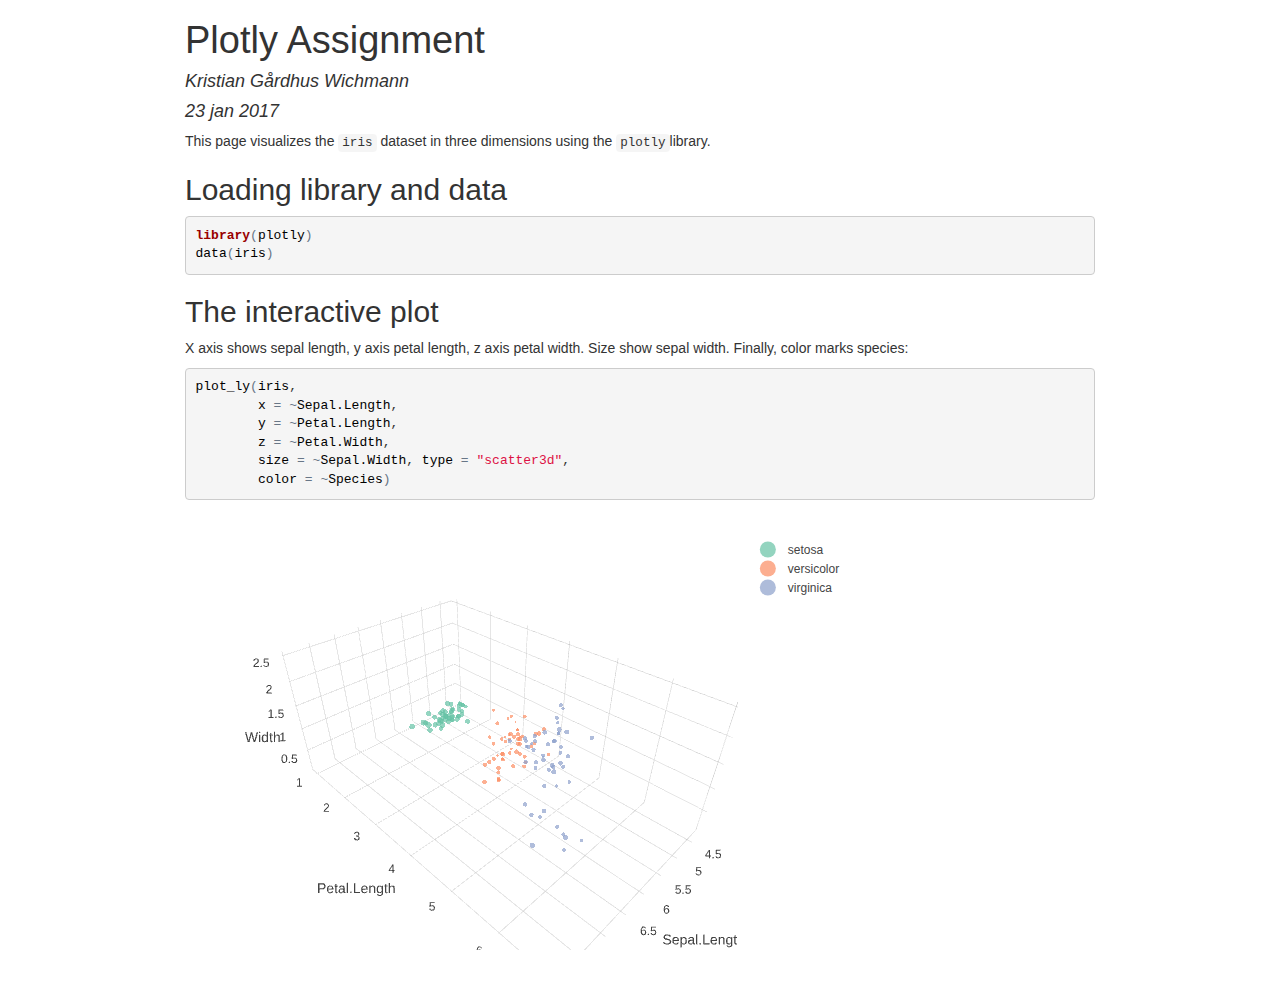
==== docs/plotly_assignment.html @ 4350f264 "Plotly page added" ====
<!DOCTYPE html>

<html xmlns="http://www.w3.org/1999/xhtml">

<head>

<meta charset="utf-8">
<meta http-equiv="Content-Type" content="text/html; charset=utf-8" />
<meta name="generator" content="pandoc" />


<meta name="author" content="Kristian Gårdhus Wichmann" />

<meta name="date" content="2017-01-23" />

<title>Plotly Assignment</title>

<script src="[data-uri]"></script>
<meta name="viewport" content="width=device-width, initial-scale=1" />
<link href="data:text/css;charset=utf-8,html%7Bfont%2Dfamily%3Asans%2Dserif%3B%2Dwebkit%2Dtext%2Dsize%2Dadjust%3A100%25%3B%2Dms%2Dtext%2Dsize%2Dadjust%3A100%25%7Dbody%7Bmargin%3A0%7Darticle%2Caside%2Cdetails%2Cfigcaption%2Cfigure%2Cfooter%2Cheader%2Chgroup%2Cmain%2Cmenu%2Cnav%2Csection%2Csummary%7Bdisplay%3Ablock%7Daudio%2Ccanvas%2Cprogress%2Cvideo%7Bdisplay%3Ainline%2Dblock%3Bvertical%2Dalign%3Abaseline%7Daudio%3Anot%28%5Bcontrols%5D%29%7Bdisplay%3Anone%3Bheight%3A0%7D%5Bhidden%5D%2Ctemplate%7Bdisplay%3Anone%7Da%7Bbackground%2Dcolor%3Atransparent%7Da%3Aactive%2Ca%3Ahover%7Boutline%3A0%7Dabbr%5Btitle%5D%7Bborder%2Dbottom%3A1px%20dotted%7Db%2Cstrong%7Bfont%2Dweight%3A700%7Ddfn%7Bfont%2Dstyle%3Aitalic%7Dh1%7Bmargin%3A%2E67em%200%3Bfont%2Dsize%3A2em%7Dmark%7Bcolor%3A%23000%3Bbackground%3A%23ff0%7Dsmall%7Bfont%2Dsize%3A80%25%7Dsub%2Csup%7Bposition%3Arelative%3Bfont%2Dsize%3A75%25%3Bline%2Dheight%3A0%3Bvertical%2Dalign%3Abaseline%7Dsup%7Btop%3A%2D%2E5em%7Dsub%7Bbottom%3A%2D%2E25em%7Dimg%7Bborder%3A0%7Dsvg%3Anot%28%3Aroot%29%7Boverflow%3Ahidden%7Dfigure%7Bmargin%3A1em%2040px%7Dhr%7Bheight%3A0%3B%2Dwebkit%2Dbox%2Dsizing%3Acontent%2Dbox%3B%2Dmoz%2Dbox%2Dsizing%3Acontent%2Dbox%3Bbox%2Dsizing%3Acontent%2Dbox%7Dpre%7Boverflow%3Aauto%7Dcode%2Ckbd%2Cpre%2Csamp%7Bfont%2Dfamily%3Amonospace%2Cmonospace%3Bfont%2Dsize%3A1em%7Dbutton%2Cinput%2Coptgroup%2Cselect%2Ctextarea%7Bmargin%3A0%3Bfont%3Ainherit%3Bcolor%3Ainherit%7Dbutton%7Boverflow%3Avisible%7Dbutton%2Cselect%7Btext%2Dtransform%3Anone%7Dbutton%2Chtml%20input%5Btype%3Dbutton%5D%2Cinput%5Btype%3Dreset%5D%2Cinput%5Btype%3Dsubmit%5D%7B%2Dwebkit%2Dappearance%3Abutton%3Bcursor%3Apointer%7Dbutton%5Bdisabled%5D%2Chtml%20input%5Bdisabled%5D%7Bcursor%3Adefault%7Dbutton%3A%3A%2Dmoz%2Dfocus%2Dinner%2Cinput%3A%3A%2Dmoz%2Dfocus%2Dinner%7Bpadding%3A0%3Bborder%3A0%7Dinput%7Bline%2Dheight%3Anormal%7Dinput%5Btype%3Dcheckbox%5D%2Cinput%5Btype%3Dradio%5D%7B%2Dwebkit%2Dbox%2Dsizing%3Aborder%2Dbox%3B%2Dmoz%2Dbox%2Dsizing%3Aborder%2Dbox%3Bbox%2Dsizing%3Aborder%2Dbox%3Bpadding%3A0%7Dinput%5Btype%3Dnumber%5D%3A%3A%2Dwebkit%2Dinner%2Dspin%2Dbutton%2Cinput%5Btype%3Dnumber%5D%3A%3A%2Dwebkit%2Douter%2Dspin%2Dbutton%7Bheight%3Aauto%7Dinput%5Btype%3Dsearch%5D%7B%2Dwebkit%2Dbox%2Dsizing%3Acontent%2Dbox%3B%2Dmoz%2Dbox%2Dsizing%3Acontent%2Dbox%3Bbox%2Dsizing%3Acontent%2Dbox%3B%2Dwebkit%2Dappearance%3Atextfield%7Dinput%5Btype%3Dsearch%5D%3A%3A%2Dwebkit%2Dsearch%2Dcancel%2Dbutton%2Cinput%5Btype%3Dsearch%5D%3A%3A%2Dwebkit%2Dsearch%2Ddecoration%7B%2Dwebkit%2Dappearance%3Anone%7Dfieldset%7Bpadding%3A%2E35em%20%2E625em%20%2E75em%3Bmargin%3A0%202px%3Bborder%3A1px%20solid%20silver%7Dlegend%7Bpadding%3A0%3Bborder%3A0%7Dtextarea%7Boverflow%3Aauto%7Doptgroup%7Bfont%2Dweight%3A700%7Dtable%7Bborder%2Dspacing%3A0%3Bborder%2Dcollapse%3Acollapse%7Dtd%2Cth%7Bpadding%3A0%7D%40media%20print%7B%2A%2C%3Aafter%2C%3Abefore%7Bcolor%3A%23000%21important%3Btext%2Dshadow%3Anone%21important%3Bbackground%3A0%200%21important%3B%2Dwebkit%2Dbox%2Dshadow%3Anone%21important%3Bbox%2Dshadow%3Anone%21important%7Da%2Ca%3Avisited%7Btext%2Ddecoration%3Aunderline%7Da%5Bhref%5D%3Aafter%7Bcontent%3A%22%20%28%22%20attr%28href%29%20%22%29%22%7Dabbr%5Btitle%5D%3Aafter%7Bcontent%3A%22%20%28%22%20attr%28title%29%20%22%29%22%7Da%5Bhref%5E%3D%22javascript%3A%22%5D%3Aafter%2Ca%5Bhref%5E%3D%22%23%22%5D%3Aafter%7Bcontent%3A%22%22%7Dblockquote%2Cpre%7Bborder%3A1px%20solid%20%23999%3Bpage%2Dbreak%2Dinside%3Aavoid%7Dthead%7Bdisplay%3Atable%2Dheader%2Dgroup%7Dimg%2Ctr%7Bpage%2Dbreak%2Dinside%3Aavoid%7Dimg%7Bmax%2Dwidth%3A100%25%21important%7Dh2%2Ch3%2Cp%7Borphans%3A3%3Bwidows%3A3%7Dh2%2Ch3%7Bpage%2Dbreak%2Dafter%3Aavoid%7D%2Enavbar%7Bdisplay%3Anone%7D%2Ebtn%3E%2Ecaret%2C%2Edropup%3E%2Ebtn%3E%2Ecaret%7Bborder%2Dtop%2Dcolor%3A%23000%21important%7D%2Elabel%7Bborder%3A1px%20solid%20%23000%7D%2Etable%7Bborder%2Dcollapse%3Acollapse%21important%7D%2Etable%20td%2C%2Etable%20th%7Bbackground%2Dcolor%3A%23fff%21important%7D%2Etable%2Dbordered%20td%2C%2Etable%2Dbordered%20th%7Bborder%3A1px%20solid%20%23ddd%21important%7D%7D%40font%2Dface%7Bfont%2Dfamily%3A%27Glyphicons%20Halflings%27%3Bsrc%3Aurl%28data%3Aapplication%2Fvnd%2Ems%2Dfontobject%3Bbase64%2Cn04AAEFNAAACAAIABAAAAAAABQAAAAAAAAABAJABAAAEAExQAAAAAAAAAAIAAAAAAAAAAAEAAAAAAAAAJxJ%[base64]%2FSEdmjKHUbyow8ATBE40IvWA3vTu8LiABDQ%2BpexwUMcm1SMnNryctQSiI1K5ZnbOlXKmnVV5YvRe6RnNMFNCOs1KNVpn6yZhCJkRtVRNzEufeIq7HgSrcx4S8h%2Fv4vnrrKc6oCNxmSk2uKlZQHBii6iKFoH0746ThvkO1kJHlxjrkxs%2BLWORaDQBEtiYJIR5IB9Bi1UyL4Rmr0BNigNkMzlKQmnofBHviqVzUxwdMb3NdCn69hy%2BpRYVKGVS%2F1tnsqv4LL7wCCPZZAZPT4aCShHjHJVNuXbmMrY5LeQaGnvAkXlVrJgKRAUdFjrWEah9XebPeQMj7KS7DIBAFt8ycgC5PLGUOHSE3ErGZCiViNLL5ZARfywnCoZaKQCu6NuFX42AEeKtKUGnr%2FCm2Cy8tpFhBPMW5Fxi4Qm4TkDWh4IWFDClhU2hRWosUWqcKLlgyXB%2BlSHaWaHiWlBAR8SeSgSPCQxdVQgzUixWKSTrIQEbU94viDctkvX%2BVSjJuUmV8L4CXShI11esnp0pjWNZIyxKHS4wVQ2ime1P4RnhvGw0aDN1OLAXGERsB7buFpFGGBAre4QEQR0HOIO5oYH305G%2BKspT%2FFupEGGafCCwxSe6ZUa%2B073rXHnNdVXE6eWvibUS27XtRzkH838mYLMBmYysZTM0EM3A1fbpCBYFccN1B%2FEnCYu%2FTgCGmr7bMh8GfYL%2BBfcLvB0gRagC09w9elfldaIy%2FhNCBLRgBgtCC7jAF63wLSMAfbfAlEggYU0bUA7ACCJmTDpEmJtI78w4%2FBO7dN7JR7J7ZvbYaUbaILSQsRBiF3HGk5fEg6p9unwLvn98r%2BvnsV%2B372uf1xBLq4qU%2F45fTuqaAP%2BpssmCCCTF0mhEow8ZXZOS8D7Q85JsxZ%2BAzok7B7O%2Ff6J8AzYBySZQB%2FQHYUSA%2BEeQhEWiS6AIQzgcsDiER4MjgMBAWDV4AgQ3g1eBgIdweCQmCjJEMkJ%2BPKRWyFHHmg1Wi%2F6xzUgA0LREoKJChwnQa9B%2B5RQZRB3IlBlkAnxyQNaANwHMowzlYSMCBgnbpzvqpl0iTJNCQidDI9ZrSYNIRBhHtUa5YHMHxyGEik9hDE0AKj72AbTCaxtHPUaKZdAZSnQTyjGqGLsmBStCejApUhg4uBMU6mATujEl%2BKdDPbI6Ag4vLr%2BhjY6lbjBeoLKnZl0UZgRX8gTySOeynZVz1wOq7e1hFGYIq%2BMhrGxDLak0PrwYzSXtcuyhXEhwOYofiW%2BEcI%2Fjw8P6IY6ed%2BetAbuqKp5QIapT77LnAe505lMuqL79a0ut4rWexzFttsOsLDy7zvtQzcq3U1qabe7tB0wHWVXji%2BzDbo8x8HyIRUbXnwUcklFv51fvTymiV%2BMXLSmGH9d9%2BaXpD5X6lao41anWGig7IwIdnoBY2ht%2FpO9mClLo4NdXHAsefqWUKlXJkbqPOFhMoR4aiA1BXqhRNbB2Xwi%2B7u%2FjpAoOpKJ0UX24EsrzMfHXViakCNcKjBxuQX8BO0ZqjJ3xXzf%2B61t2VXOSgJ8xu65QKgtN6FibPmPYsXbJRHHqbgATcSZxBqGiDiU4NNNsYBsKD0MIP%2FOfKnlk%2FLkaid%[base64]%2FgFtuW0wR4cgd%2BZKesSV7QkNE2kw6AV4hoIuC02LGmTomyf8PiO6CZzOTLTPQ%2BHW06H%2Btx%2BbQ8LmDYg1pTFrp2oJXgkZTyeRJZM0C8aE2LpFrNVDuhARsN543%2FFV6klQ6Tv1OoZGXLv0igKrl%2FCmJxRmX7JJbJ998VSIPQRyDBICzl4JJlYHbdql30NvYcOuZ7a10uWRrgoieOdgIm4rlq6vNOQBuqESLbXG5lzdJGHw2m0sDYmODXbYGTfSTGRKpssTO95fothJCjUGQgEL4yKoGAF%2F0SrpUDNn8CBgBcSDQByAeNkCXp4S4Ro2Xh4OeaGRgR66PVOsU8bc6TR5%[base64]%2F1SgRCJ1dk4UdBT7OoyuNgLs0oCd8RnrEIb6QdMxT2QjD4zMrJkfgx5aDMcA4orsTtKCqWb%2FVeyceqa5OGSmB28YwH4rFbkQaLoUN8OQQYnD3w2eXpI4ScQfbCUZiJ4yMOIKLyyTc7BQ4uXUw6Ee6%2FxM%2B4Y67ngNBknxIPwuppgIhFcwJyr6EIj%2BLzNj%2FmfR2vhhRlx0BILZoAYruF0caWQ7YxO66UmeguDREAFHYuC7HJviRgVO6ruJH59h%2FC%2FPkgSle8xNzZJULLWq9JMDTE2fjGE146a1Us6PZDGYle6ldWRqn%2FpdpgHKNGrGIdkRK%2BKPETT9nKT6kLyDI8xd9A1FgWmXWRAIHwZ37WyZHOVyCadJEmMVz0MadMjDrPho%2BEIochkVC2xgGiwwsQ6DMv2P7UXqT4x7CdcYGId2BJQQa85EQKmCmwcRejQ9Bm4oATENFPkxPXILHpMPUyWTI5rjNOsIlmEeMbcOCEqInpXACYQ9DDxmFo9vcmsDblcMtg4tqBerNngkIKaFJmrQAPnq1dEzsMXcwjcHdfdCibcAxxA%2Bq%2Fj9m3LM%2FO7WJka4tSidVCjsvo2lQ%2F2ewyoYyXwAYyr2PlRoR5MpgVmSUIrM3PQxXPbgjBOaDQFIyFMJvx3Pc5RSYj12ySVF9fwFPQu2e2KWVoL9q3Ayv3IzpGHUdvdPdrNUdicjsTQ2ISy7QU3DrEytIjvbzJnAkmANXjAFERA0MUoPF3%2F5KFmW14bBNOhwircYgMqoDpUMcDtCmBE82QM2YtdjVLB4kBuKho%2FbcwQdeboqfQartuU3CsCf%2BcXkgYAqp%2F0Ee3RorAZt0AvvOCSI4JICIlGlsV0bsSid%2FNIEALAAzb6HAgyWHBps6xAOwkJIGcB82CxRQq4sJf3FzA70A%2BTRqcqjEMETCoez3mkPcpnoALs0ugJY8kQwrC%[base64]%2FWDHA60cYFaI%2FPjpzquUqdaYGcIq%2BmLez3WLFFCtNBN2QJcrlcoELgiPku5R5dSlJFaCEqEZle1AQzAKC%2B1SotMcBNyQUFuRHRF6OlimSBgjZeTBCwLyc6A%2BP%2FoFRchXTz5ADknYJHxzrJ5pGuIKRQISU6WyKTBBjD8WozmVYWIsto1AS5rxzKlvJu4E%2FvwOiKxRtCWsDM%2BeTHUrmwrCK5BIfMzGkD%2B0Fk5LzBs0jMYXktNDblB06LMNJ09U8pzSLmo14MS0OMjcdrZ31pyQqxJJpRImlSvfYAK8inkYU52QY2FPEVsjoWewpwhRp5yAuNpkqhdb7ku9Seefl2D0B8SMTFD90xi4CSOwwZy9IKkpMtI3FmFUg3%2FkFutpQGNc3pCR7gvC4sgwbupDu3DyEN%2BW6YGLNM21jpB49irxy9BSlHrVDlnihGKHwPrbVFtc%2Bh1rVQKZduxIyojccZIIcOCmhEnC7UkY68WXKQgLi2JCDQkQWJRQuk60hZp0D3rtCTINSeY9Ej2kIKYfGxwOs4j9qMM7fYZiipzgcf7TamnehqdhsiMiCawXnz4xAbyCkLAx5EGbo3Ax1u3dUIKnTxIaxwQTHehPl3V491H0%2BbC5zgpGz7Io%2BmjdhKlPJ01EeMpM7UsRJMi1nGjmJg35i6bQBAAxjO%2FENJubU2mg3ONySEoWklCwdABETcs7ck3jgiuU9pcKKpbgn%2B3YlzV1FzIkB6pmEDOSSyDfPPlQskznctFji0kpgZjW5RZe6x9kYT4KJcXg0bNiCyif%2BpZACCyRMmYsfiKmN9tSO65F0R2OO6ytlEhY5Sj6uRKfFxw0ijJaAx%2Fk3QgnAFSq27%2F2i4GEBA%2BUvTJKK%2F9eISNvG46Em5RZfjTYLdeD8kdXHyrwId%2FDQZUaMCY4gGbke2C8vfjgV%2FY9kkRQOJIn%2FxM9INZSpiBnqX0Q9GlQPpPKAyO5y%2BW5NMPSRdBCUlmuxl40ZfMCnf2Cp044uI9WLFtCi4YVxKjuRCOBWIb4XbIsGdbo4qtMQnNOQz4XDSui7W%2FN6l54qOynCqD3DpWQ%2BmpD7C40D8BZEWGJX3tlAaZBMj1yjvDYKwCJBa201u6nBKE5UE%2B7QSEhCwrXfbRZylAaAkplhBWX50dumrElePyNMRYUrC99UmcSSNgImhFhDI4BXjMtiqkgizUGCrZ8iwFxU6fQ8GEHCFdLewwxYWxgScAYMdMLmcZR6b7rZl95eQVDGVoUKcRMM1ixXQtXNkBETZkVVPg8LoSrdetHzkuM7DjZRHP02tCxA1fmkXKF3VzfN1pc1cv%2F8lbTIkkYpqKM9VOhp65ktYk%2BQ46myFWBapDfyWUCnsnI00QTBQmuFjMZTcd0V2NQ768Fhpby04k2IzNR1wKabuGJqYWwSly6ocMFGTeeI%2BejsWDYgEvr66QgqdcIbFYDNgsm0x9UHY6SCd5%2B7tpsLpKdvhahIDyYmEJQCqMqtCF6UlrE5GXRmbu%[base64]%2FiOmsLtHSWNUWEGk9hScMPShasUA1AcHOtRZlqMeQ0OzYS9vQvYUjOLrzP07BUAFikcJNMi7gIxEw4pL1G54TcmmmoAQ5s7TGWErJZ2Io4yQ0ljRYhL8H5e62oDtLF8aDpnIvZ5R3GWJyAugdiiJW9hQAVTsnCBHhwu7rkBlBX6r3b7ejEY0k5GGeyKv66v%2B6dg7mcJTrWHbtMywbedYqCQ0FPwoytmSWsL8WTtChZCKKzEF7vP6De4x2BJkkniMgSdWhbeBSLtJZR9CTHetK1xb34AYIJ37OegYIoPVbXgJ%2FqDQK%2BbfCtxQRVKQu77WzOoM6SGL7MaZwCGJVk46aImai9fmam%2BWpHG%2B0BtQPWUgZ7RIAlPq6lkECUhZQ2gqWkMYKcYMYaIc4gYCDFHYa2d1nzp3%2BJ1eCBay8IYZ0wQRKGAqvCuZ%2FUgbQPyllosq%2BXtfKIZOzmeJqRazpmmoP%2F76YfkjzV2NlXTDSBYB04SVlNQsFTbGPk1t%2FI4Jktu0XSgifO2ozFOiwd%2F0SssJDn0dn4xqk4GDTTKX73%2FwQyBLdqgJ%2BWx6AQaba3BA9CKEzjtQYIfAsiYamapq80LAamYjinlKXUkxdpIDk0puXUEYzSalfRibAeDAKpNiqQ0FTwoxuGYzRnisyTotdVTclis1LHRQCy%2FqqL8oUaQzWRxilq5Mi0IJGtMY02cGLD69vGjkj3p6pGePKI8bkBv5evq8SjjyU04vJR2cQXQwSJyoinDsUJHCQ50jrFTT7yRdbdYQMB3MYCb6uBzJ9ewhXYPAIZSXfeEQBZZ3GPN3Nbhh%2FwkvAJLXnQMdi5NYYZ5GHE400GS5rXkOZSQsdZgIbzRnF9ueLnsfQ47wHAsirITnTlkCcuWWIUhJSbpM3wWhXNHvt2xUsKKMpdBSbJnBMcihkoDqAd1Zml%2FR4yrzow1Q2A5G%2Bkzo%2FRhRxQS2lCSDRV8LlYLBOOoo1bF4jwJAwKMK1tWLHlu9i0j4Ig8qVm6wE1DxXwAwQwsaBWUg2pOOol2dHxyt6npwJEdLDDVYyRc2D0HbcbLUJQj8gPevQBUBOUHXPrsAPBERICpnYESeu2OHotpXQxRGlCCtLdIsu23MhZVEoJg8Qumj%2FUMMc34IBqTKLDTp76WzL%2FdMjCxK7MjhiGjeYAC%2Fkj%2FjY%2FRde7hpSM1xChrog6yZ7OWTuD56xBJnGFE%2BpT2ElSyCnJcwVzCjkqeNLfMEJqKW0G7OFIp0G%2B9mh50I9o8k1tpCY0xYqFNIALgIfc2me4n1bmJnRZ89oepgLPT0NTMLNZsvSCZAc3TXaNB07vail36%2FdBySis4m9%2FDR8izaLJW6bWCkVgm5T%2Bius3ZXq4xI%2BGnbveLbdRwF2mNtsrE0JjYc1AXknCOrLSu7Te%2Fr4dPYMCl5qtiHNTn%2BTPbh1jCBHH%2BdMJNhwNgs3nT%2BOhQoQ0vYif56BMG6WowAcHR3DjQolxLzyVekHj00PBAaW7IIAF1EF%2BuRIWyXjQMAs2chdpaKPNaB%2BkSezYt0%2BCA04sOg5vx8Fr7Ofa9sUv87h7SLAUFSzbetCCZ9pmyLt6l6%2FTzoA1%2FZBG9bIUVHLAbi%2FkdBFgYGyGwRQGBpkqCEg2ah9UD6EedEcEL3j4y0BQQCiExEnocA3SZboh%2Bepgd3YsOkHskZwPuQ5OoyA0fTA5AXrHcUOQF%2BzkJHIA7PwCDk1gGVmGUZSSoPhNf%2BTklauz98QofOlCIQ%2FtCD4dosHYPqtPCXB3agggQQIqQJsSkB%2Bqn0rkQ1toJjON%2FOtCIB9RYv3PqRA4C4U68ZMlZn6BdgEvi2ziU%2BTQ6NIw3ej%2BAtDwMGEZk7e2IjxUWKdAxyaw9OCwSmeADTPPleyk6UhGDNXQb%2B%2BW6Uk4q6F7%2Frg6WVTo82IoCxSIsFDrav4EPHphD3u4hR53WKVvYZUwNCCeM4PMBWzK%2BEfIthZOkuAwPo5C5jgoZgn6dUdvx5rIDmd58cXXdKNfw3l%2BwM2UjgrDJeQHhbD7HW2QDoZMCujgIUkk5Fg8VCsdyjOtnGRx8wgKRPZN5dR0zPUyfGZFVihbFRniXZFOZGKPnEQzU3AnD1KfR6weHW2XS6KbPJxUkOTZsAB9vTVp3Le1F8q5l%2BDMcLiIq78jxAImD2pGFw0VHfRatScGlK6SMu8leTmhUSMy8Uhdd6xBiH3Gdman4tjQGLboJfqz6fL2WKHTmrfsKZRYX6BTDjDldKMosaSTLdQS7oDisJNqAUhw1PfTlnacCO8vl8706Km1FROgLDmudzxg%2BEWTiArtHgLsRrAXYWdB0NmToNCJdKm0KWycZQqb%2BMw76Qy29iQ5up%2FX7oyw8QZ75kP5F6iJAJz6KCmqxz8fEa%2FxnsMYcIO%2FvEkGRuMckhr4rIeLrKaXnmIzlNLxbFspOphkcnJdnz%2FChp%2FVlpj2P7jJQmQRwGnltkTV5dbF9fE3%2FfxoSqTROgq9wFUlbuYzYcasE0ouzBo%2BdDCDzxKAfhbAZYxQiHrLzV2iVexnDX%2FQnT1fsT%2Fxuhu1ui5qIytgbGmRoQkeQooO8eJNNZsf0iALur8QxZFH0nCMnjerYQqG1pIfjyVZWxhVRznmmfLG00BcBWJE6hzQWRyFknuJnXuk8A5FRDCulwrWASSNoBtR%2BCtGdkPwYN2o7DOw%2FVGlCZPusRBFXODQdUM5zeHDIVuAJBLqbO%2Ff9Qua%2BpDqEPk230Sob9lEZ8BHiCorjVghuI0lI4JDgHGRDD%2FprQ84B1pVGkIpVUAHCG%2Biz3Bn3qm2AVrYcYWhock4jso5%2BJ7HfHVj4WMIQdGctq3psBCVVzupQOEioBGA2Bk%2BUILT7%2BVoX5mdxxA5fS42gISQVi%2FHTzrgMxu0fY6hE1ocUwwbsbWcezrY2n6S8%2F6cxXkOH4prpmPuFoikTzY7T85C4T2XYlbxLglSv2uLCgFv8Quk%2FwdesUdWPeHYIH0R729JIisN9Apdd4eB10aqwXrPt%2BSu9mA8k8n1sjMwnfsfF2j3jMUzXepSHmZ%2FBfqXvzgUNQQWOXO8YEuFBh4QTYCkOAPxywpYu1VxiDyJmKVcmJPGWk%2Fgc3Pov02StyYDahwmzw3E1gYC9wkupyWfDqDSUMpCTH5e5N8B%2F%2FlHiMuIkTNw4USHrJU67bjXGqNav6PBuQSoqTxc8avHoGmvqNtXzIaoyMIQIiiUHIM64cXieouplhNYln7qgc4wBVAYR104kO%2BCvKqsg4yIUlFNThVUAKZxZt1XA34h3TCUUiXVkZ0w8Hh2R0Z5L0b4LZvPd%2Fp1gi%2F07h8qfwHrByuSxglc9cI4QIg2oqvC%2Fqm0i7tjPLTgDhoWTAKDO2ONW5oe%2B%2FeKB9vZB8K6C25yCZ9RFVMnb6NRdRjyVK57CHHSkJBfnM2%2Fj4ODUwRkqrtBBCrDsDpt8jhZdXoy%2F1BCqw3sSGhgGGy0a5Jw6BP%2FTExoCmNFYjZl248A0osgPyGEmRA%2BfAsqPVaNAfytu0vuQJ7rk3J4kTDTR2AlCHJ5cls26opZM4w3jMULh2YXKpcqGBtuleAlOZnaZGbD6DHzMd6i2oFeJ8z9XYmalg1Szd%2FocZDc1C7Y6vcALJz2lYnTXiWEr2wawtoR4g3jvWUU2Ngjd1cewtFzEvM1NiHZPeLlIXFbBPawxNgMwwAlyNSuGF3zizVeOoC9bag1qRAQKQE%2FEZBWC2J8mnXAN2aTBboZ7HewnObE8CwROudZHmUM5oZ%2FUgd%2FJZQK8lvAm43uDRAbyW8gZ%2BZGq0EVerVGUKUSm%2FIdn8AQHdR4m7bue88WBwft9mSCeMOt1ncBwziOmJYI2ZR7ewNMPiCugmSsE4EyQ%2BQATJG6qORMGd4snEzc6B4shPIo4G1T7PgSm8PY5eUkPdF8JZ0VBtadbHXoJgnEhZQaODPj2gpODKJY5Yp4DOsLBFxWbvXN755KWylJm%2BoOd4zEL9Hpubuy2gyyfxh8oEfFutnYWdfB8PdESLWYvSqbElP9qo3u6KTmkhoacDauMNNjj0oy40DFV7Ql0aZj77xfGl7TJNHnIwgqOkenruYYNo6h724%2BzUQ7%2BvkCpZB%2BpGA562hYQiDxHVWOq0oDQl%2FQsoiY%2BcuI7iWq%2FZIBtHcXJ7kks%2Bh2fCNUPA82BzjnqktNts%2BRLdk1VSu%2BtqEn7QZCCsvEqk6FkfiOYkrsw092J8jsfIuEKypNjLxrKA9kiA19mxBD2suxQKCzwXGws7kEJvlhUiV9tArLIdZW0IORcxEzdzKmjtFhsjKy%2F44XYXdI5noQoRcvjZ1RMPACRqYg2V1%2BOwOepcOknRLLFdYgTkT5UApt%2FJhLM3jeFYprZV%2BZow2g8fP%2BU68hkKFWJj2yBbKqsrp25xkZX1DAjUw52IMYWaOhab8Kp05VrdNftqwRrymWF4OQSjbdfzmRZirK8FMJELEgER2PHjEAN9pGfLhCUiTJFbd5LBkOBMaxLr%2FA1SY9dXFz4RjzoU9ExfJCmx%2FI9FKEGT3n2cmzl2X42L3Jh%2BAbQq6sA%2BSs1kitoa4TAYgKHaoybHUDJ51oETdeI%2F9ThSmjWGkyLi5QAGWhL0BG1UsTyRGRJOldKBrYJeB8ljLJHfATWTEQBXBDnQexOHTB%2BUn44zExFE4vLytcu5NwpWrUxO%2F0ZICUGM7hGABXym0V6ZvDST0E370St9MIWQOTWngeoQHUTdCJUP04spMBMS8LSker9cReVQkULFDIZDFPrhTzBl6sed9wcZQTbL%2BBDqMyaN3RJPh%2Fanbx%2BIv%2BqgQdAa3M9Z5JmvYlh4qop%2BHo1F1W5gbOE9YKLgAnWytXElU4G8GtW47lhgFE6gaSs%2Bgs37sFvi0PPVvA5dnCBgILTwoKd%2F%2BDoL9F6inlM7H4rOTzD79KJgKlZO%2FZgt22UsKhrAaXU5ZcLrAglTVKJEmNJvORGN1vqrcfSMizfpsgbIe9zno%2BgBoKVXgIL%2FVI8dB1O5o%2FR3Suez%2FgD7M781ShjKpIIORM%2FnxG%2BjjhhgPwsn2IoXsPGPqYHXA63zJ07M2GPEykQwJBYLK808qYxuIew4frk52nhCsnCYmXiR6CuapvE1IwRB4%2FQftDbEn%2BAucIr1oxrLabRj9q4ae0%2BfXkHnteAJwXRbVkR0mctVSwEbqhJiMSZUp9DNbEDMmjX22m3ABpkrPQQTP3S1sib5pD2VRKRd%2BeNAjLYyT0hGrdjWJZy24OYXRoWQAIhGBZRxuBFMjjZQhpgrWo8SiFYbojcHO8V5DyscJpLTHyx9Fimassyo5U6WNtquUMYgccaHY5amgR3PQzq3ToNM5ABnoB9kuxsebqmYZm0R9qxJbFXCQ1UPyFIbxoUraTJFDpCk0Wk9GaYJKz%2F6oHwEP0Q14lMtlddQsOAU9zlYdMVHiT7RQP3XCmWYDcHCGbVRHGnHuwzScA0BaSBOGkz3lM8CArjrBsyEoV6Ys4qgDK3ykQQPZ3hCRGNXQTNNXbEb6tDiTDLKOyMzRhCFT%2BmAUmiYbV3YQVqFVp9dorv%2BTsLeCykS2b5yyu8AV7IS9cxcL8z4Kfwp%2BxJyYLv1OsxQCZwTB4a8BZ%2F5EdxTBJthApqyfd9u3ifr%2FWILTqq5VqgwMT9SOxbSGWLQJUUWCVi4k9tho9nEsbUh7U6NUsLmkYFXOhZ0kmamaJLRNJzSj%2Fqn4Mso6zb6iLLBXoaZ6AqeWCjHQm2lztnejYYM2eubnpBdKVLORZhudH3JF1waBJKA9%2BW8EhMj3Kzf0L4vi4k6RoHh3Z5YgmSZmk6ns4fjScjAoL8GoOECgqgYEBYUGFVO4FUv4%2FYtowhEmTs0vrvlD%2FCrisnoBNDAcUi%2FteY7OctFlmARQzjOItrrlKuPO6E2Ox93L4O%2F4DcgV%2FdZ7qR3VBwVQxP1GCieA4RIpweYJ5FoYrHxqRBdJjnqbsikA2Ictbb8vE1GYIo9dacK0REgDX4smy6GAkxlH1yCGGsk%2BtgiDhNKuKu3yNrMdxafmKTF632F8Vx4BNK57GvlFisrkjN9WDAtjsWA0ENT2e2nETUb%2Fn7qwhvGnrHuf5bX6Vh%2Fn3xffU3PeHdR%2BFA92i6ufT3AlyAREoNDh6chiMWTvjKjHDeRhOa9YkOQRq1vQXEMppAQVwHCuIcV2g5rBn6GmZZpTR7vnSD6ZmhdSl176gqKTXu5E%2BYbfL0adwNtHP7dT7t7b46DVZIkzaRJOM%2BS6KcrzYVg%2BT3wSRFRQashjfU18NutrKa%2F7PXbtuJvpIjbgPeqd%2BpjmRw6YKpnANFSQcpzTZgpSNJ6J7uiagAbir%2F8tNXJ%2FOsOnRh6iuIexxrmkIneAgz8QoLmiaJ8sLQrELVK2yn3wOHp57BAZJhDZjTBzyoRAuuZ4eoxHruY1pSb7qq79cIeAdOwin4GdgMeIMHeG%2BFZWYaiUQQyC5b50zKjYw97dFjAeY2I4Bnl105Iku1y0lMA1ZHolLx19uZnRdILcXKlZGQx%2FGdEqSsMRU1BIrFqRcV1qQOOHyxOLXEGcbRtAEsuAC2V4K3p5mFJ22IDWaEkk9ttf5Izb2LkD1MnrSwztXmmD%2FQi%2FEmVEFBfiKGmftsPwVaIoZanlKndMZsIBOskFYpDOq3QUs9aSbAAtL5Dbokus2G4%2FasthNMK5UQKCOhU97oaOYNGsTah%2BjfCKsZnTRn5TbhFX8ghg8CBYt%2FBjeYYYUrtUZ5jVij%2Fop7V5SsbA4mYTOwZ46hqdpbB6Qvq3AS2HHNkC15pTDIcDNGsMPXaBidXYPHc6PJAkRh29Vx8KcgX46LoUQBhRM%2B3SW6Opll%2FwgxxsPgKJKzr5QCmwkUxNbeg6Wj34SUnEzOemSuvS2OetRCO8Tyy%2BQbSKVJcqkia%2BGvDefFwMOmgnD7h81TUtMn%2BmRpyJJ349HhAnoWFTejhpYTL9G8N2nVg1qkXBeoS9Nw2fB27t7trm7d%2FQK7Cr4uoCeOQ7%2F8JfKT77KiDzLImESHw%2F0wf73QeHu74hxv7uihi4fTX%2BXEwAyQG3264dwv17aJ5N335Vt9sdrAXhPOAv8JFvzqyYXwfx8WYJaef1gMl98JRFyl5Mv5Uo%2FoVH5ww5OzLFsiTPDns7fS6EURSSWd%2F92BxMYQ8sBaH%2Bj%2BwthQPdVgDGpTfi%2BJQIWMD8xKqULliRH01rTeyF8x8q%2FGBEEEBrAJMPf25UQwi0b8tmqRXY7kIvNkzrkvRWLnxoGYEJsz8u4oOyMp8cHyaybb1HdMCaLApUE%2B%2F7xLIZGP6H9xuSEXp1zLIdjk5nBaMuV%2FyTDRRP8Y2ww5RO6d2D94o%2B6ucWIqUAvgHIHXhZsmDhjVLczmZ3ca0Cb3PpKwt2UtHVQ0BgFJsqqTsnzZPlKahRUkEu4qmkJt%2Bkqdae76ViWe3STan69yaF9%2BfESD2lcQshLHWVu4ovItXxO69bqC5p1nZLvI8NdQB9s9UNaJGlQ5mG947ipdDA0eTIw%2FA1zEdjWquIsQXXGIVEH0thC5M%2BW9pZe7IhAVnPJkYCCXN5a32HjN6nsvokEqRS44tGIs7s2LVTvcrHAF%2BRVmI8L4HUYk4x%2B67AxSMJKqCg8zrGOgvK9kNMdDrNiUtSWuHFpC8%2Fp5qIQrEo%2FH%2B1l%2F0cAwQ2nKmpWxKcMIuHY44Y6DlkpO48tRuUGBWT0FyHwSKO72Ud%2BtJUfdaZ4CWNijzZtlRa8%2BCkmO%2FEwHYfPZFU%2FhzjFWH7vnzHRMo%2BaF9u8qHSAiEkA2HjoNQPEwHsDKOt6hOoK3Ce%2F%2B%2F9boMWDa44I6FrQhdgS7OnNaSzwxWKZMcyHi6LN4WC6sSj0qm2PSOGBTvDs%2FGWJS6SwEN%2FULwpb4LQo9fYjUfSXRwZkynUazlSpvX9e%2BG2zor8l%2BYaMxSEomDdLHGcD6YVQPegTaA74H8%2BV4WvJkFUrjMLGLlvSZQWvi8%2FQA7yzQ8GPno%2F%2F5SJHRP%2FOqKObPCo81s%2F%2B6WgLqykYpGAgQZhVDEBPXWgU%2FWzFZjKUhSFInufPRiMAUULC6T11yL45ZrRoB4DzOyJShKXaAJIBS9wzLYIoCEcJKQW8GVCx4fihqJ6mshBUXSw3wWVj3grrHQlGNGhIDNNzsxQ3M%2BGWn6ASobIWC%2BLbYOC6UpahVO13Zs2zOzZC8z7FmA05JhUGyBsF4tsG0drcggIFzgg%2Fkpf3%2BCnAXKiMgIE8Jk%2FMhpkc8DUJEUzDSnWlQFme3d0sHZDrg7LavtsEX3cHwjCYA17pMTfx8Ajw9hHscN67hyo%2BRJQ4458RmPywXykkVcW688oVUrQhahpPRvTWPnuI0B%2BSkQu7dCyvLRyFYlC1LG1gRCIvn3rwQeINzZQC2KXq31FaR9UmVV2QeGVqBHjmE%2BVMd3b1fhCynD0pQNhCG6%2FWCDbKPyE7NRQzL3BzQAJ0g09aUzcQA6mUp9iZFK6Sbp%2FYbHjo%2B%2B7%2FWj8S4YNa%2BZdqAw1hDrKWFXv9%2BzaXpf8ZTDSbiqsxnwN%2FCzK5tPkOr4tRh2kY3Bn9JtalbIOI4b3F7F1vPQMfoDcdxMS8CW9m%2FNCW%2FHILTUVWQIPiD0j1A6bo8vsv6P1hCESl2abrSJWDrq5sSzUpwoxaCU9FtJyYH4QFMxDBpkkBR6kn0LMPO%2B5EJ7Z6bCiRoPedRZ%2FP0SSdii7ZnPAtVwwHUidcdyspwncz5uq6vvm4IEDbJVLUFCn%2FLvIHfooUBTkFO130FC7CmmcrKdgDJcid9mvVzsDSibOoXtIf9k6ABle3PmIxejodc4aob0QKS432srrCMndbfD454q52V01G4q913mC5HOsTzWF4h2No1av1VbcUgWAqyoZl%2B11PoFYnNv2HwAODeNRkHj%2B8SF1fcvVBu6MrehHAZK1Gm69ICcTKizykHgGFx7QdowTVAsYEF2tVc0Z6wLryz2FI1sc5By2znJAAmINndoJiB4sfPdPrTC8RnkW7KRCwxC6YvXg5ahMlQuMpoCSXjOlBy0Kij%2BbsCYPbGp8BdCBiLmLSAkEQRaieWo1SYvZIKJGj9Ur%2FeWHjiB7SOVdqMAVmpBvfRiebsFjger7DC%2B8kRFGtNrTrnnGD2GAJb8rQCWkUPYHhwXsjNBSkE6lGWUj5QNhK0DMNM2l%2BkXRZ0KLZaGsFSIdQz%2FHXDxf3%2FTE30%2BDgBKWGWdxElyLccJfEpjsnszECNoDGZpdwdRgCixeg9L4EPhH%2BRptvRMVRaahu4cySjS3P5wxAUCPkmn%2BrhyASpmiTaiDeggaIxYBmtLZDDhiWIJaBgzfCsAGUF1Q1SFZYyXDt9skCaxJsxK2Ms65dmdp5WAZyxik%2FzbrTQk5KmgxCg%2Ff45L0jywebOWUYFJQAJia7XzCV0x89rpp%2Ff3AVWhSPyTanqmik2SkD8A3Ml4NhIGLAjBXtPShwKYfi2eXtrDuKLk4QlSyTw1ftXgwqA2jUuopDl%2B5tfUWZNwBpEPXghzbBggYCw%2Fdhy0ntds2yeHCDKkF%2FYxQjNIL%2FF%2F37jLPHCKBO9ibwYCmuxImIo0ijV2Wbg3kSN2psoe8IsABv3RNFaF9uMyCtCYtqcD%2BqNOhwMlfARQUdJ2tUX%2BMNJqOwIciWalZsmEjt07tfa8ma4cji9sqz%2BQ9hWfmMoKEbIHPOQORbhQRHIsrTYlnVTNvcq1imqmmPDdVDkJgRcTgB8Sb6epCQVmFZe%2BjGDiNJQLWnfx%2BdrTKYjm0G8yH0ZAGMWzEJhUEQ4Maimgf%2Fbkvo8PLVBsZl152y5S8%2BHRDfZIMCbYZ1WDp4yrdchOJw8k6R%2B%2F2pHmydK4NIK2PHdFPHtoLmHxRDwLFb7eB%2BM4zNZcB9NrAgjVyzLM7xyYSY13ykWfIEEd2n5%2FiYp3ZdrCf7fL%2Ben%2BsIJu2W7E30MrAgZBD1rAAbZHPgeAMtKCg3NpSpYQUDWJu9bT3V7tOKv%2BNRiJc8JAKqqgCA%2FPNRBR7ChpiEulyQApMK1AyqcWnpSOmYh6yLiWkGJ2mklCSPIqN7UypWj3dGi5MvsHQ87MrB4VFgypJaFriaHivwcHIpmyi5LhNqtem4q0n8awM19Qk8BOS0EsqGscuuydYsIGsbT5GHnERUiMpKJl4ON7qjB4fEqlGN%2FhCky89232UQCiaeWpDYCJINXjT6xl4Gc7DxRCtgV0i1ma4RgWLsNtnEBRQFqZggCLiuyEydmFd7WlogpkCw5G1x4ft2psm3KAREwVwr1Gzl6RT7FDAqpVal34ewVm3VH4qn5mjGj%2BbYL1NgfLNeXDwtmYSpwzbruDKpTjOdgiIHDVQSb5%2FzBgSMbHLkxWWgghIh9QTFSDILixVwg0Eg1puooBiHAt7DzwJ7m8i8%2Fi%2BjHvKf0QDnnHVkVTIqMvIQImOrzCJwhSR7qYB5gSwL6aWL9hERHCZc4G2%2BJrpgHNB8eCCmcIWIQ6rSdyPCyftXkDlErUkHafHRlkOIjxGbAktz75bnh50dU7YHk%2BMz7wwstg6RFZb%2BTZuSOx1qqP5C66c0mptQmzIC2dlpte7vZrauAMm%2F7RfBYkGtXWGiaWTtwvAQiq2oD4YixPLXE2khB2FRaNRDTk%2B9sZ6K74Ia9VntCpN4BhJGJMT4Z5c5FhSepRCRWmBXqx%2BwhVZC4me4saDs2iNqXMuCl6iAZflH8fscC1sTsy4PHeC%2BXYuqMBMUun5YezKbRKmEPwuK%2BCLzijPEQgfhahQswBBLfg%[base64]%2BRCMlDDbElcjaROLDoualmUIQ88Kekk3iM4OQrADcxi3rJguS4MOIBIgKgXrjd1WkbCdqxJk%2F4efRIFsavZA7KvvJQqp3Iid5Z0NFc5aiMRzGN3vrpBzaMy4JYde3wr96PjN90AYOIbyp6T4zj8LoE66OGcX1Ef4Z3KoWLAUF4BTg7ug%2FAbkG5UNQXAMkQezujSHeir2uTThgd3gpyzDrbnEdDRH2W7U6PeRvBX1ZFMP5RM%2BZu6UUZZD8hDPHldVWntTCNk7To8IeOW9yn2wx0gmurwqC60AOde4r3ETi5pVMSDK8wxhoGAoEX9NLWHIR33VbrbMveii2jAJlrxwytTHbWNu8Y4N8vCCyZjAX%2FpcsfwXbLze2%2BD%2Bu33OGBoJyAAL3jn3RuEcdp5If8O%2Ba4NKWvxOTyDltG0IWoHhwVGe7dKkCWFT%2B%2Btm%2BhaBCikRUUMrMhYKZJKYoVuv%2FbsJzO8DwfVIInQq3g3BYypiz8baogH3r3GwqCwFtZnz4xMjAVOYnyOi5HWbFA8n0qz1OjSpHWFzpQOpvkNETZBGpxN8ybhtqV%2FDMUxd9uFZmBfKXMCn%2FSqkWJyKPnT6lq%2B4zBZni6fYRByJn6OK%2BOgPBGRAJluwGSk4wxjOOzyce%2FPKODwRlsgrVkdcsEiYrqYdXo0Er2GXi2GQZd0tNJT6c9pK1EEJG1zgDJBoTVuCXGAU8BKTvCO%2FcEQ1Wjk3Zzuy90JX4m3O5IlxVFhYkSUwuQB2up7jhvkm%2BbddRQu5F9s0XftGEJ9JSuSk%2BZachCbdU45fEqbugzTIUokwoAKvpUQF%2FCvLbWW5BNQFqFkJg2f30E%2F48StNe5QwBg8zz3YAJ82FZoXBxXSv4QDooDo79NixyglO9AembuBcx5Re3CwOKTHebOPhkmFC7wNaWtoBhFuV4AkEuJ0J%2B1pT0tLkvFVZaNzfhs%2FKd3%2BA9YsImlO4XK4vpCo%2FelHQi%2F9gkFg07xxnuXLt21unCIpDV%2BbbRxb7FC6nWYTsMFF8%2B1LUg4JFjVt3vqbuhHmDKbgQ4e%2BRGizRiO8ky05LQGMdL2IKLSNar0kNG7lHJMaXr5mLdG3nykgj6vB%2FKVijd1ARWkFEf3yiUw1v%2FWaQivVUpIDdSNrrKbjO5NPnxz6qTTGgYg03HgPhDrCFyYZTi3XQw3HXCva39mpLNFtz8AiEhxAJHpWX13gCTAwgm9YTvMeiqetdNQv6IU0hH0G%2BZManTqDLPjyrOse7WiiwOJCG%[base64]%2F6gQKuihPtiUtlCQVPohUgzfezTg8o1b3n9pNZeco1QucaoXe40Fa5JYhqdTspFmxGtW9h5ezLFZs3j%2FN46f%2BS2rjYNC2JySXrnSAFhvAkz9a5L3pza8eYKHNoPrvBRESpxYPJdKVUxBE39nJ1chrAFpy4MMkf0qKgYALctGg1DQI1kIymyeS2AJNT4X240d3IFQb%2F0jQbaHJ2YRK8A%2Bls6WMhWmpCXYG5jqapGs5%2FeOJErxi2%2F2KWVHiPellTgh%2FfNl%2F2KYPKb7DUcAg%2BmCOPQFCiU9Mq%2FWLcU1xxC8aLePFZZlE%2BPCLzf7ey46INWRw2kcXySR9FDgByXzfxiNKwDFbUSMMhALPFSedyjEVM5442GZ4hTrsAEvZxIieSHGSgkwFh%2FnFNdrrFD4tBH4Il7fW6ur4J8Xaz7RW9jgtuPEXQsYk7gcMs2neu3zJwTyUerHKSh1iTBkj2YJh1SSOZL5pLuQbFFAvyO4k1Hxg2h99MTC6cTUkbONQIAnEfGsGkNFWRbuRyyaEZInM5pij73EA9rPIUfU4XoqQpHT9THZkW%2BoKFLvpyvTBMM69tN1Ydwv1LIEhHsC%2BueVG%2Bw%2BkyCPsvV3erRikcscHjZCkccx6VrBkBRusTDDd8847GA7p2Ucy0y0HdSRN6YIBciYa4vuXcAZbQAuSEmzw%2BH%2FAuOx%2BaH%2BtBL88H57D0MsqyiZxhOEQkF%2F8DR1d2hSPMj%2FsNOa5rxcUnBgH8ictv2J%2Bcb4BA4v3MCShdZ2vtK30vAwkobnEWh7rsSyhmos3WC93Gn9C4nnAd%2FPjMMtQfyDNZsOPd6XcAsnBE%2FmRHtHEyJMzJfZFLE9OvQa0i9kUmToJ0ZxknTgdl%2FXPV8xoh0K7wNHHsnBdvFH3sv52lU7UFteseLG%2FVanIvcwycVA7%2BBE1Ulyb20BvwUWZcMTKhaCcmY3ROpvonVMV4N7yBXTL7IDtHzQ4CCcqF66LjF3xUqgErKzolLyCG6Kb7irP%2FMVTCCwGRxfrPGpMMGvPLgJ881PHMNMIO09T5ig7AzZTX%2F5PLlwnJLDAPfuHynSGhV4tPqR3gJ4kg4c06c%2FF1AcjGytKm2Yb5jwMotF7vro4YDLWlnMIpmPg36NgAZsGA0W1spfLSue4xxat0Gdwd0lqDBOgIaMANykwwDKejt5YaNtJYIkrSgu0KjIg0pznY0SCd1qlC6R19g97UrWDoYJGlrvCE05J%2F5wkjpkre727p5PTRX5FGrSBIfJqhJE%2FIS876PaHFkx9pGTH3oaY3jJRvLX9Iy3Edoar7cFvJqyUlOhAEiOSAyYgVEGkzHdug%2BoRHIEOXAExMiTSKU9A6nmRC8mp8iYhwWdP2U%[base64]%2FBQQp1sWlNolpIu4ekxUTBV7NmxOFKEBmmN%2BnA7pvF78%2FRII5ZHA09OAiE%2F66MF6HQ%2BqVEJCHxwymukkNvzqHEh52dULPbVasfQMgTDyBZzx4007YiKdBuUauQOt27Gmy8ISclPmEUCIcuLbkb1mzQSqIa3iE0PJh7UMYQbkpe%2BhXjTJKdldyt2mVPwywoODGJtBV1lJTgMsuSQBlDMwhEKIfrvsxGQjHPCEfNfMAY2oxvyKcKPUbQySkKG6tj9AQyEW3Q5rpaDJ5Sns9ScLKeizPRbvWYAw4bXkrZdmB7CQopCH8NAmqbuciZChHN8lVGaDbCnmddnqO1PQ4ieMYfcSiBE5zzMz%2BJV%2F4eyzrzTEShvqSGzgWimkNxLvUj86iAwcZuIkqdB0VaIB7wncLRmzHkiUQpPBIXbDDLHBlq7vp9xwuC9AiNkIptAYlG7Biyuk8ILdynuUM1cHWJgeB%2BK3wBP%2FineogxkvBNNQ4AkW0hvpBOQGFfeptF2YTR75MexYDUy7Q%2F9uocGsx41O4IZhViw%2F2FvAEuGO5g2kyXBUijAggWM08bRhXg5ijgMwDJy40QeY%2FcQpUDZiIzmvskQpO5G1zyGZA8WByjIQU4jRoFJt56behxtHUUE%2Fom7Rj2psYXGmq3llVOCgGYKNMo4pzwntITtapDqjvQtqpjaJwjHmDzSVGLxMt12gEXAdLi%2FcaHSM3FPRGRf7dB7YC%2BcD2ho6oL2zGDCkjlf%2FDFoQVl8GS%2F56wur3rdV6ggtzZW60MRB3g%2BU1W8o8cvqIpMkctiGVMzXUFI7FacFLrgtdz4mTEr4aRAaQ2AFQaNeG7GX0yOJgMRYFziXdJf24kg%2FgBQIZMG%2FYcPEllRTVNoDYR6oSJ8wQNLuihfw81UpiKPm714bZX1KYjcXJdfclCUOOpvTxr9AAJevTY4HK%2FG7F3mUc3GOAKqh60zM0v34v%2BELyhJZqhkaMA8UMMOU90f8RKEJFj7EqepBVwsRiLbwMo1J2zrE2UYJnsgIAscDmjPjnzI8a719Wxp757wqmSJBjXowhc46QN4RwKIxqEE6E5218OeK7RfcpGjWG1jD7qND%2B%2FGTk6M56Ig4yMsU6LUW1EWE%2BfIYycVV1thldSlbP6ltdC01y3KUfkobkt2q01YYMmxpKRvh1Z48uNKzP%2FIoRIZ%2FF6buOymSnW8gICitpJjKWBscSb9JJKaWkvEkqinAJ2kowKoqkqZftRqfRQlLtKoqvTRDi2vg%2FRrPD%2Fd3a09J8JhGZlEkOM6znTsoMCsuvTmywxTCDhw5dd0GJOHCMPbsj3QLkTE3MInsZsimDQ3HkvthT7U9VA4s6G07sID0FW4SHJmRGwCl%2BMu4xf0ezqeXD2PtPDnwMPo86sbwDV%2B9PWcgFcARUVYm3hrFQrHcgMElFGbSM2A1zUYA3baWfheJp2AINmTJLuoyYD%2FOwA4a6V0ChBN97E8YtDBerUECv0u0TlxR5yhJCXvJxgyM73Bb6pyq0jTFJDZ4p1Am1SA6sh8nADd1hAcGBMfq4d%2FUfwnmBqe0Jun1n1LzrgKuZMAnxA3NtCN7Klf4BH%2B14B7ibBmgt0TGUafVzI4uKlpF7v8NmgNjg90D6QE3tbx8AjSAC%2BOA1YJvclyPKgT27QpIEgVYpbPYGBsnyCNrGz9XUsCHkW1QAHgL2STZk12QGqmvAB0NFteERkvBIH7INDsNW9KKaAYyDMdBEMzJiWaJHZALqDxQDWRntumSDPcplyFiI1oDpT8wbwe01AHhW6%2BvAUUBoGhY3CT2tgwehdPqU%2F4Q7ZLYvhRl%2FogOvR9O2%2BwkkPKW5vCTjD2fHRYXONCoIl4Jh1bZY0ZE1O94mMGn%2FdFSWBWzQ%2FVYk%2BGezi46RgiDv3EshoTmMSlioUK6MQEN8qeyK6FRninyX8ZPeUWjjbMJChn0n%2FyJvrq5bh5UcCAcBYSafTFg7p0jDgrXo2QWLb3WpSOET%2FHh4oSadBTvyDo10IufLzxiMLAnbZ1vcUmj3w7BQuIXjEZXifwukVxrGa9j%2BDXfpi12m1RbzYLg9J2wFergEwOxFyD0%2FJstNK06ZN2XdZSGWxcJODpQHOq4iKqjqkJUmPu1VczL5xTGUfCgLEYyNBCCbMBFT%2FcUP6pE%2FmujnHsSDeWxMbhrNilS5MyYR0nJyzanWXBeVcEQrRIhQeJA6Xt4f2eQESNeLwmC10WJVHqwx8SSyrtAAjpGjidcj1E2FYN0LObUcFQhafUKTiGmHWRHGsFCB%2BHEXgrzJEB5bp0QiF8ZHh11nFX8AboTD0PS4O1LqF8XBks2MpjsQnwKHF6HgaKCVLJtcr0XjqFMRGfKv8tmmykhLRzu%2BvqQ02%2BKpJBjaLt9ye1Ab%2BBbEBhy4EVdIJDrL2naV0o4wU8YZ2Lq04FG1mWCKC%2BUwkXOoAjneU%2FxHplMQo2cXUlrVNqJYczgYlaOEczVCs%2FOCgkyvLmTmdaBJc1iBLuKwmr6qtRnhowngsDxhzKFAi02tf8bmET8BO27ovJKF1plJwm3b0JpMh38%2BxsrXXg7U74QUM8ZCIMOpXujHntKdaRtsgyEZl5MClMVMMMZkZLNxH9%2Bb8fH6%2Bb8Lev30A9TuEVj9CqAdmwAAHBPbfOBFEATAPZ2CS0OH1Pj%2F0Q7PFUcC8hDrxESWdfgFRm%2B7vvWbkEppHB4T%2F1ApWnlTIqQwjcPl0VgS1yHSmD0OdsCVST8CQVwuiew1Y%2Bg3QGFjNMzwRB2DSsAk26cmA8lp2wIU4p93AUBiUHFGOxOajAqD7Gm6NezNDjYzwLOaSXRBYcWipTSONHjUDXCY4mMI8XoVCR%2FRrs%2FJLKXgEx%2BqkmeDlFOD1%2FyTQNDClRuiUyKYCllfMiQiyFkmuTz2vLsBNyRW%2Bxz%2B5FElFxWB28VjYIGZ0Yd%2B5wIjkcoMaggxswbT0pCmckRAErbRlIlcOGdBo4djTNO8FAgQ%2BlT6vPS60BwTRSUAM3ddkEAZiwtEyArrkiDRnS7LJ%2B2hwbzd2YDQagSgACpsovmjil5wfPuXq3GuH0CyE7FK3M4FgRaFoIkaodORrPx1%2BJpI9psyNYIFuJogZa0%2F1AhOWdlHQxdAgbwacsHqPZo8u%2FngAH2GmaTdhYnBfSDbBfh8CHq6Bx5bttP2%2BRdM%2BMAaYaZ0Y%2FADkbNCZuAyAVQa2OcXOeICmDn9Q%2FeFkDeFQg5MgHEDXq%2FtVjj%2Bjtd26nhaaolWxs1ixSUgOBwrDhRIGOLyOVk2%2FBc0UxvseQCO2pQ2i%2BKrfhu%2FWeBovNb5dJxQtJRUDv2mCwYVpNl2efQM9xQHnK0JwLYt%2FU0Wf%2BphiA4uw8G91slC832pmOTCAoZXohg1fewCZqLBhkOUBofBWpMPsqg7XEXgPfAlDo2U5WXjtFdS87PIqClCK5nW6adCeXPkUiTGx0emOIDQqw1yFYGHEVx20xKjJVYe0O8iLmnQr3FA9nSIQilUKtJ4ZAdcTm7%2BExseJauyqo30hs%2B1qSW211A1SFAOUgDlCGq7eTIcMAeyZkV1SQJ4j%2Fe1Smbq4HcjqgFbLAGLyKxlMDMgZavK5NAYH19Olz3la%2FQCTiVelFnU6O%2FGCvykqS%2FwZJDhKN9gBtSOp%2F1SP5VRgJcoVj%2Bkmf2wBgv4gjrgARBWiURYx8xENV3bEVUAAWWD3dYDKAIWk5opaCFCMR5ZjJExiCAw7gYiSZ2rkyTce4eNMY3lfGn%2B8p6%2BvBckGlKEXnA6Eota69OxDO9oOsJoy28BXOR0UoXNRaJD5ceKdlWMJlOFzDdZNpc05tkMGQtqeNF2lttZqNco1VtwXgRstLSQ6tSPChgqtGV5h2DcDReIQadaNRR6AsAYKL5gSFsCJMgfsaZ7DpKh8mg8Wz8V7H%2BgDnLuMxaWEIUPevIbClgap4dqmVWSrPgVYCzAoZHIa5z2Ocx1D%2FGvDOEqMOKLrMefWIbSWHZ6jbgA8qVBhYNHpx0P%2BjAgN5TB3haSifDcApp6yymEi6Ij%2FGsEpDYUgcHATJUYDUAmC1SCkJ4cuZXSAP2DEpQsGUjQmKJfJOvlC2x%2FpChkOyLW7KEoMYc5FDC4v2FGqSoRWiLsbPCiyg1U5yiHZVm1XLkHMMZL11%2Fyxyw0UnGig3MFdZklN5FI%2FqiT65T%2BjOXOdO7XbgWurOAZR6Cv9uu1cm5LjkXX4xi6mWn5r5NjBS0gTliHhMZI2WNqSiSphEtiCAwnafS11JhseDGHYQ5%2BbqWiAYiAv6Jsf79%2FVUs4cIl%2Bn6%2BWOjcgB%2F2l5TreoAV2717JzZbQIR0W1cl%[base64]%2FPhoawJDrGAP0JYWHgAVUByo%2FbGdiv2T2EMg8gsS14%2FrAdzlOYazFE7w4OzxeKiWdm3nSOnQRRKXSlVo8HEAbBfyJMKqoq%2BSCcTSx5NDtbFwNlh8VhjGGDu7JG5%2FTAGAvniQSSUog0pNzTim8Owc6QTuSKSTXlQqwV3eiEnklS3LeSXYPXGK2VgeZBqNcHG6tZHvA3vTINhV0ELuQdp3t1y9%2BogD8Kk%2FW7QoRN1UWPqM4%2BxdygkFDPLoTaumKReKiLWoPHOfY54m3qPx4c%2B4pgY3MRKKbljG8w4wvz8pxk3AqKsy4GMAkAtmRjRMsCxbb4Q2Ds0Ia9ci8cMT6DmsJG00XaHCIS%2Bo3F8YVVeikw13w%2BOEDaCYYhC0ZE54kA4jpjruBr5STWeqQG6M74HHL6TZ3lXrd99ZX%2B%2B7LhNatQaZosuxEf5yRA15S9gPeHskBIq3Gcw81AGb9%2FO53DYi%2F5CsQ51EmEh8Rkg4vOciClpy4d04eYsfr6fyQkBmtD%2BP8sNh6e%2BXYHJXT%2FlkXxT4KXU5F2sGxYyzfniMMQkb9OjDN2C8tRRgTyL7GwozH14PrEUZc6oz05Emne3Ts5EG7WolDmU8OB1LDG3VrpQxp%2BpT0KYV5dGtknU64JhabdqcVQbGZiAxQAnvN1u70y1AnmvOSPgLI6uB4AuDGhmAu3ATkJSw7OtS%2F2ToPjqkaq62%2F7WFG8advGlRRqxB9diP07JrXowKR9tpRa%2BjGJ91zxNTT1h8I2PcSfoUPtd7NejVoH03EUcqSBuFZPkMZhegHyo2ZAITovmm3zAIdGFWxoNNORiMRShgwdYwFzkPw5PA4a5MIIQpmq%2Bnsp3YMuXt%2FGkXxLx%2FP6%2BZJS0lFyz4MunC3eWSGE8xlCQrKvhKUPXr0hjpAN9ZK4PfEDrPMfMbGNWcHDzjA7ngMxTPnT7GMHar%2BgMQQ3NwHCv4zH4BIMYvzsdiERi6gebRmerTsVwZJTRsL8dkZgxgRxmpbgRcud%2BYlCIRpPwHShlUSwuipZnx9QCsEWziVazdDeKSYU5CF7UVPAhLer3CgJOQXl%2Fzh575R5rsrmRnKAzq4POFdgbYBuEviM4%2BLVC15ssLNFghbTtHWerS1hDt5s4qkLUha%2FqpZXhWh1C6lTQAqCNQnaDjS7UGFBC6wTu8yFnKJnExCnAs3Ok9yj5KpfZESQ4lTy5pTGTnkAUpxI%2ByjEldJfSo4y0QhG4i4IwkRFGcjWY8%2BEzgYYJUK7BXQksLxAww%2FYYWBMhJILB9e8ePEJ4OP7z%2B4%2FwOQDl64iOYDp26DaONPxpKtBxq%2FaTzRGarm3VkPYTLJKx6Z%2FMw2YbBGseJhPMwhhNswrIkyvV2BYzrvZbxLpKwcWJhYmFtVZ%2BlPEq91FzVp1HlQY1bZVLqeNR9SAUn6n0E28k%2FUuGkNpP1DBI5ch%2FEehZfjUQ9aE41NhETExoPT2gGQz0IhWJbEOvTQ4wgcXCHHFBhewYUiFHuhRSAUVmEHeCRQHQkXGFwkAgyzREJCVN7TRnTon36Zw3tPhx4EALwNdwDv%2BJ41YSP4B2CQqz0EFgARZ4ESgBHQgROwAVn9GTI%2BHYexTUevLUeta4%2FDqKrbMVS%2BYqb8hUwYCrlgKtmAq1YCrFgKrd4qpXiqZcKn1oqdWipjYKpWwVPVYqW6xUpVipKqFR3QKjagVEtAqHpxUMTitsnFaJOKx2cVhswq35RVpyiq9lFVNIKnOQVMkgqtYxVNxiqQjFS7GKlSIVIsQqPIhUWwioigFQ%2B%2BKkN8VHr49HDw9Ebo9EDo9DTo9Crg9BDg9%2FWx7gWx7YWwlobYrOGxWPNisAaAHEyALpkAVDIAeWAArsABVXACYuAD5cAF6wAKFQAQqgAbVAAsoAAlQAUaYAfkwAvogBWQACOgAD9AAHSAAKT4GUdMiOvFngBTwCn2AZ7Dv6B6k%2F90B8%2ByRnkV144AIBoAMTQATGgAjNAA4YABgwABZgB%[base64]%2Fn6j0cS%2Ba2gEU8gIHJ%2BBwfgZX4GL%2BBd%2FgW34FZ%2BBS%2FgUH4FN6BTegTvoEv6BJegRnYEF2A79gOvYDl2BdEjCkqkGtwXp0LNToIskOTXzh%2FF062yJ7AAAAEDAWAAABWhJ%2BKPEIJgBFxMVP7w2QJBGHASQnOBKXKFIdUK4igKA9IEaYJg%29%3Bsrc%3Aurl%28data%3Aapplication%2Fvnd%2Ems%2Dfontobject%3Bbase64%2Cn04AAEFNAAACAAIABAAAAAAABQAAAAAAAAABAJABAAAEAExQAAAAAAAAAAIAAAAAAAAAAAEAAAAAAAAAJxJ%[base64]%2FSEdmjKHUbyow8ATBE40IvWA3vTu8LiABDQ%2BpexwUMcm1SMnNryctQSiI1K5ZnbOlXKmnVV5YvRe6RnNMFNCOs1KNVpn6yZhCJkRtVRNzEufeIq7HgSrcx4S8h%2Fv4vnrrKc6oCNxmSk2uKlZQHBii6iKFoH0746ThvkO1kJHlxjrkxs%2BLWORaDQBEtiYJIR5IB9Bi1UyL4Rmr0BNigNkMzlKQmnofBHviqVzUxwdMb3NdCn69hy%2BpRYVKGVS%2F1tnsqv4LL7wCCPZZAZPT4aCShHjHJVNuXbmMrY5LeQaGnvAkXlVrJgKRAUdFjrWEah9XebPeQMj7KS7DIBAFt8ycgC5PLGUOHSE3ErGZCiViNLL5ZARfywnCoZaKQCu6NuFX42AEeKtKUGnr%2FCm2Cy8tpFhBPMW5Fxi4Qm4TkDWh4IWFDClhU2hRWosUWqcKLlgyXB%2BlSHaWaHiWlBAR8SeSgSPCQxdVQgzUixWKSTrIQEbU94viDctkvX%2BVSjJuUmV8L4CXShI11esnp0pjWNZIyxKHS4wVQ2ime1P4RnhvGw0aDN1OLAXGERsB7buFpFGGBAre4QEQR0HOIO5oYH305G%2BKspT%2FFupEGGafCCwxSe6ZUa%2B073rXHnNdVXE6eWvibUS27XtRzkH838mYLMBmYysZTM0EM3A1fbpCBYFccN1B%2FEnCYu%2FTgCGmr7bMh8GfYL%2BBfcLvB0gRagC09w9elfldaIy%2FhNCBLRgBgtCC7jAF63wLSMAfbfAlEggYU0bUA7ACCJmTDpEmJtI78w4%2FBO7dN7JR7J7ZvbYaUbaILSQsRBiF3HGk5fEg6p9unwLvn98r%2BvnsV%2B372uf1xBLq4qU%2F45fTuqaAP%2BpssmCCCTF0mhEow8ZXZOS8D7Q85JsxZ%2BAzok7B7O%2Ff6J8AzYBySZQB%2FQHYUSA%2BEeQhEWiS6AIQzgcsDiER4MjgMBAWDV4AgQ3g1eBgIdweCQmCjJEMkJ%2BPKRWyFHHmg1Wi%2F6xzUgA0LREoKJChwnQa9B%2B5RQZRB3IlBlkAnxyQNaANwHMowzlYSMCBgnbpzvqpl0iTJNCQidDI9ZrSYNIRBhHtUa5YHMHxyGEik9hDE0AKj72AbTCaxtHPUaKZdAZSnQTyjGqGLsmBStCejApUhg4uBMU6mATujEl%2BKdDPbI6Ag4vLr%2BhjY6lbjBeoLKnZl0UZgRX8gTySOeynZVz1wOq7e1hFGYIq%2BMhrGxDLak0PrwYzSXtcuyhXEhwOYofiW%2BEcI%2Fjw8P6IY6ed%2BetAbuqKp5QIapT77LnAe505lMuqL79a0ut4rWexzFttsOsLDy7zvtQzcq3U1qabe7tB0wHWVXji%2BzDbo8x8HyIRUbXnwUcklFv51fvTymiV%2BMXLSmGH9d9%2BaXpD5X6lao41anWGig7IwIdnoBY2ht%2FpO9mClLo4NdXHAsefqWUKlXJkbqPOFhMoR4aiA1BXqhRNbB2Xwi%2B7u%2FjpAoOpKJ0UX24EsrzMfHXViakCNcKjBxuQX8BO0ZqjJ3xXzf%2B61t2VXOSgJ8xu65QKgtN6FibPmPYsXbJRHHqbgATcSZxBqGiDiU4NNNsYBsKD0MIP%2FOfKnlk%2FLkaid%[base64]%2FgFtuW0wR4cgd%2BZKesSV7QkNE2kw6AV4hoIuC02LGmTomyf8PiO6CZzOTLTPQ%2BHW06H%2Btx%2BbQ8LmDYg1pTFrp2oJXgkZTyeRJZM0C8aE2LpFrNVDuhARsN543%2FFV6klQ6Tv1OoZGXLv0igKrl%2FCmJxRmX7JJbJ998VSIPQRyDBICzl4JJlYHbdql30NvYcOuZ7a10uWRrgoieOdgIm4rlq6vNOQBuqESLbXG5lzdJGHw2m0sDYmODXbYGTfSTGRKpssTO95fothJCjUGQgEL4yKoGAF%2F0SrpUDNn8CBgBcSDQByAeNkCXp4S4Ro2Xh4OeaGRgR66PVOsU8bc6TR5%[base64]%2F1SgRCJ1dk4UdBT7OoyuNgLs0oCd8RnrEIb6QdMxT2QjD4zMrJkfgx5aDMcA4orsTtKCqWb%2FVeyceqa5OGSmB28YwH4rFbkQaLoUN8OQQYnD3w2eXpI4ScQfbCUZiJ4yMOIKLyyTc7BQ4uXUw6Ee6%2FxM%2B4Y67ngNBknxIPwuppgIhFcwJyr6EIj%2BLzNj%2FmfR2vhhRlx0BILZoAYruF0caWQ7YxO66UmeguDREAFHYuC7HJviRgVO6ruJH59h%2FC%2FPkgSle8xNzZJULLWq9JMDTE2fjGE146a1Us6PZDGYle6ldWRqn%2FpdpgHKNGrGIdkRK%2BKPETT9nKT6kLyDI8xd9A1FgWmXWRAIHwZ37WyZHOVyCadJEmMVz0MadMjDrPho%2BEIochkVC2xgGiwwsQ6DMv2P7UXqT4x7CdcYGId2BJQQa85EQKmCmwcRejQ9Bm4oATENFPkxPXILHpMPUyWTI5rjNOsIlmEeMbcOCEqInpXACYQ9DDxmFo9vcmsDblcMtg4tqBerNngkIKaFJmrQAPnq1dEzsMXcwjcHdfdCibcAxxA%2Bq%2Fj9m3LM%2FO7WJka4tSidVCjsvo2lQ%2F2ewyoYyXwAYyr2PlRoR5MpgVmSUIrM3PQxXPbgjBOaDQFIyFMJvx3Pc5RSYj12ySVF9fwFPQu2e2KWVoL9q3Ayv3IzpGHUdvdPdrNUdicjsTQ2ISy7QU3DrEytIjvbzJnAkmANXjAFERA0MUoPF3%2F5KFmW14bBNOhwircYgMqoDpUMcDtCmBE82QM2YtdjVLB4kBuKho%2FbcwQdeboqfQartuU3CsCf%2BcXkgYAqp%2F0Ee3RorAZt0AvvOCSI4JICIlGlsV0bsSid%2FNIEALAAzb6HAgyWHBps6xAOwkJIGcB82CxRQq4sJf3FzA70A%2BTRqcqjEMETCoez3mkPcpnoALs0ugJY8kQwrC%[base64]%2FWDHA60cYFaI%2FPjpzquUqdaYGcIq%2BmLez3WLFFCtNBN2QJcrlcoELgiPku5R5dSlJFaCEqEZle1AQzAKC%2B1SotMcBNyQUFuRHRF6OlimSBgjZeTBCwLyc6A%2BP%2FoFRchXTz5ADknYJHxzrJ5pGuIKRQISU6WyKTBBjD8WozmVYWIsto1AS5rxzKlvJu4E%2FvwOiKxRtCWsDM%2BeTHUrmwrCK5BIfMzGkD%2B0Fk5LzBs0jMYXktNDblB06LMNJ09U8pzSLmo14MS0OMjcdrZ31pyQqxJJpRImlSvfYAK8inkYU52QY2FPEVsjoWewpwhRp5yAuNpkqhdb7ku9Seefl2D0B8SMTFD90xi4CSOwwZy9IKkpMtI3FmFUg3%2FkFutpQGNc3pCR7gvC4sgwbupDu3DyEN%2BW6YGLNM21jpB49irxy9BSlHrVDlnihGKHwPrbVFtc%2Bh1rVQKZduxIyojccZIIcOCmhEnC7UkY68WXKQgLi2JCDQkQWJRQuk60hZp0D3rtCTINSeY9Ej2kIKYfGxwOs4j9qMM7fYZiipzgcf7TamnehqdhsiMiCawXnz4xAbyCkLAx5EGbo3Ax1u3dUIKnTxIaxwQTHehPl3V491H0%2BbC5zgpGz7Io%2BmjdhKlPJ01EeMpM7UsRJMi1nGjmJg35i6bQBAAxjO%2FENJubU2mg3ONySEoWklCwdABETcs7ck3jgiuU9pcKKpbgn%2B3YlzV1FzIkB6pmEDOSSyDfPPlQskznctFji0kpgZjW5RZe6x9kYT4KJcXg0bNiCyif%2BpZACCyRMmYsfiKmN9tSO65F0R2OO6ytlEhY5Sj6uRKfFxw0ijJaAx%2Fk3QgnAFSq27%2F2i4GEBA%2BUvTJKK%2F9eISNvG46Em5RZfjTYLdeD8kdXHyrwId%2FDQZUaMCY4gGbke2C8vfjgV%2FY9kkRQOJIn%2FxM9INZSpiBnqX0Q9GlQPpPKAyO5y%2BW5NMPSRdBCUlmuxl40ZfMCnf2Cp044uI9WLFtCi4YVxKjuRCOBWIb4XbIsGdbo4qtMQnNOQz4XDSui7W%2FN6l54qOynCqD3DpWQ%2BmpD7C40D8BZEWGJX3tlAaZBMj1yjvDYKwCJBa201u6nBKE5UE%2B7QSEhCwrXfbRZylAaAkplhBWX50dumrElePyNMRYUrC99UmcSSNgImhFhDI4BXjMtiqkgizUGCrZ8iwFxU6fQ8GEHCFdLewwxYWxgScAYMdMLmcZR6b7rZl95eQVDGVoUKcRMM1ixXQtXNkBETZkVVPg8LoSrdetHzkuM7DjZRHP02tCxA1fmkXKF3VzfN1pc1cv%2F8lbTIkkYpqKM9VOhp65ktYk%2BQ46myFWBapDfyWUCnsnI00QTBQmuFjMZTcd0V2NQ768Fhpby04k2IzNR1wKabuGJqYWwSly6ocMFGTeeI%2BejsWDYgEvr66QgqdcIbFYDNgsm0x9UHY6SCd5%2B7tpsLpKdvhahIDyYmEJQCqMqtCF6UlrE5GXRmbu%[base64]%2FiOmsLtHSWNUWEGk9hScMPShasUA1AcHOtRZlqMeQ0OzYS9vQvYUjOLrzP07BUAFikcJNMi7gIxEw4pL1G54TcmmmoAQ5s7TGWErJZ2Io4yQ0ljRYhL8H5e62oDtLF8aDpnIvZ5R3GWJyAugdiiJW9hQAVTsnCBHhwu7rkBlBX6r3b7ejEY0k5GGeyKv66v%2B6dg7mcJTrWHbtMywbedYqCQ0FPwoytmSWsL8WTtChZCKKzEF7vP6De4x2BJkkniMgSdWhbeBSLtJZR9CTHetK1xb34AYIJ37OegYIoPVbXgJ%2FqDQK%2BbfCtxQRVKQu77WzOoM6SGL7MaZwCGJVk46aImai9fmam%2BWpHG%2B0BtQPWUgZ7RIAlPq6lkECUhZQ2gqWkMYKcYMYaIc4gYCDFHYa2d1nzp3%2BJ1eCBay8IYZ0wQRKGAqvCuZ%2FUgbQPyllosq%2BXtfKIZOzmeJqRazpmmoP%2F76YfkjzV2NlXTDSBYB04SVlNQsFTbGPk1t%2FI4Jktu0XSgifO2ozFOiwd%2F0SssJDn0dn4xqk4GDTTKX73%2FwQyBLdqgJ%2BWx6AQaba3BA9CKEzjtQYIfAsiYamapq80LAamYjinlKXUkxdpIDk0puXUEYzSalfRibAeDAKpNiqQ0FTwoxuGYzRnisyTotdVTclis1LHRQCy%2FqqL8oUaQzWRxilq5Mi0IJGtMY02cGLD69vGjkj3p6pGePKI8bkBv5evq8SjjyU04vJR2cQXQwSJyoinDsUJHCQ50jrFTT7yRdbdYQMB3MYCb6uBzJ9ewhXYPAIZSXfeEQBZZ3GPN3Nbhh%2FwkvAJLXnQMdi5NYYZ5GHE400GS5rXkOZSQsdZgIbzRnF9ueLnsfQ47wHAsirITnTlkCcuWWIUhJSbpM3wWhXNHvt2xUsKKMpdBSbJnBMcihkoDqAd1Zml%2FR4yrzow1Q2A5G%2Bkzo%2FRhRxQS2lCSDRV8LlYLBOOoo1bF4jwJAwKMK1tWLHlu9i0j4Ig8qVm6wE1DxXwAwQwsaBWUg2pOOol2dHxyt6npwJEdLDDVYyRc2D0HbcbLUJQj8gPevQBUBOUHXPrsAPBERICpnYESeu2OHotpXQxRGlCCtLdIsu23MhZVEoJg8Qumj%2FUMMc34IBqTKLDTp76WzL%2FdMjCxK7MjhiGjeYAC%2Fkj%2FjY%2FRde7hpSM1xChrog6yZ7OWTuD56xBJnGFE%2BpT2ElSyCnJcwVzCjkqeNLfMEJqKW0G7OFIp0G%2B9mh50I9o8k1tpCY0xYqFNIALgIfc2me4n1bmJnRZ89oepgLPT0NTMLNZsvSCZAc3TXaNB07vail36%2FdBySis4m9%2FDR8izaLJW6bWCkVgm5T%2Bius3ZXq4xI%2BGnbveLbdRwF2mNtsrE0JjYc1AXknCOrLSu7Te%2Fr4dPYMCl5qtiHNTn%2BTPbh1jCBHH%2BdMJNhwNgs3nT%2BOhQoQ0vYif56BMG6WowAcHR3DjQolxLzyVekHj00PBAaW7IIAF1EF%2BuRIWyXjQMAs2chdpaKPNaB%2BkSezYt0%2BCA04sOg5vx8Fr7Ofa9sUv87h7SLAUFSzbetCCZ9pmyLt6l6%2FTzoA1%2FZBG9bIUVHLAbi%2FkdBFgYGyGwRQGBpkqCEg2ah9UD6EedEcEL3j4y0BQQCiExEnocA3SZboh%2Bepgd3YsOkHskZwPuQ5OoyA0fTA5AXrHcUOQF%2BzkJHIA7PwCDk1gGVmGUZSSoPhNf%2BTklauz98QofOlCIQ%2FtCD4dosHYPqtPCXB3agggQQIqQJsSkB%2Bqn0rkQ1toJjON%2FOtCIB9RYv3PqRA4C4U68ZMlZn6BdgEvi2ziU%2BTQ6NIw3ej%2BAtDwMGEZk7e2IjxUWKdAxyaw9OCwSmeADTPPleyk6UhGDNXQb%2B%2BW6Uk4q6F7%2Frg6WVTo82IoCxSIsFDrav4EPHphD3u4hR53WKVvYZUwNCCeM4PMBWzK%2BEfIthZOkuAwPo5C5jgoZgn6dUdvx5rIDmd58cXXdKNfw3l%2BwM2UjgrDJeQHhbD7HW2QDoZMCujgIUkk5Fg8VCsdyjOtnGRx8wgKRPZN5dR0zPUyfGZFVihbFRniXZFOZGKPnEQzU3AnD1KfR6weHW2XS6KbPJxUkOTZsAB9vTVp3Le1F8q5l%2BDMcLiIq78jxAImD2pGFw0VHfRatScGlK6SMu8leTmhUSMy8Uhdd6xBiH3Gdman4tjQGLboJfqz6fL2WKHTmrfsKZRYX6BTDjDldKMosaSTLdQS7oDisJNqAUhw1PfTlnacCO8vl8706Km1FROgLDmudzxg%2BEWTiArtHgLsRrAXYWdB0NmToNCJdKm0KWycZQqb%2BMw76Qy29iQ5up%2FX7oyw8QZ75kP5F6iJAJz6KCmqxz8fEa%2FxnsMYcIO%2FvEkGRuMckhr4rIeLrKaXnmIzlNLxbFspOphkcnJdnz%2FChp%2FVlpj2P7jJQmQRwGnltkTV5dbF9fE3%2FfxoSqTROgq9wFUlbuYzYcasE0ouzBo%2BdDCDzxKAfhbAZYxQiHrLzV2iVexnDX%2FQnT1fsT%2Fxuhu1ui5qIytgbGmRoQkeQooO8eJNNZsf0iALur8QxZFH0nCMnjerYQqG1pIfjyVZWxhVRznmmfLG00BcBWJE6hzQWRyFknuJnXuk8A5FRDCulwrWASSNoBtR%2BCtGdkPwYN2o7DOw%2FVGlCZPusRBFXODQdUM5zeHDIVuAJBLqbO%2Ff9Qua%2BpDqEPk230Sob9lEZ8BHiCorjVghuI0lI4JDgHGRDD%2FprQ84B1pVGkIpVUAHCG%2Biz3Bn3qm2AVrYcYWhock4jso5%2BJ7HfHVj4WMIQdGctq3psBCVVzupQOEioBGA2Bk%2BUILT7%2BVoX5mdxxA5fS42gISQVi%2FHTzrgMxu0fY6hE1ocUwwbsbWcezrY2n6S8%2F6cxXkOH4prpmPuFoikTzY7T85C4T2XYlbxLglSv2uLCgFv8Quk%2FwdesUdWPeHYIH0R729JIisN9Apdd4eB10aqwXrPt%2BSu9mA8k8n1sjMwnfsfF2j3jMUzXepSHmZ%2FBfqXvzgUNQQWOXO8YEuFBh4QTYCkOAPxywpYu1VxiDyJmKVcmJPGWk%2Fgc3Pov02StyYDahwmzw3E1gYC9wkupyWfDqDSUMpCTH5e5N8B%2F%2FlHiMuIkTNw4USHrJU67bjXGqNav6PBuQSoqTxc8avHoGmvqNtXzIaoyMIQIiiUHIM64cXieouplhNYln7qgc4wBVAYR104kO%2BCvKqsg4yIUlFNThVUAKZxZt1XA34h3TCUUiXVkZ0w8Hh2R0Z5L0b4LZvPd%2Fp1gi%2F07h8qfwHrByuSxglc9cI4QIg2oqvC%2Fqm0i7tjPLTgDhoWTAKDO2ONW5oe%2B%2FeKB9vZB8K6C25yCZ9RFVMnb6NRdRjyVK57CHHSkJBfnM2%2Fj4ODUwRkqrtBBCrDsDpt8jhZdXoy%2F1BCqw3sSGhgGGy0a5Jw6BP%2FTExoCmNFYjZl248A0osgPyGEmRA%2BfAsqPVaNAfytu0vuQJ7rk3J4kTDTR2AlCHJ5cls26opZM4w3jMULh2YXKpcqGBtuleAlOZnaZGbD6DHzMd6i2oFeJ8z9XYmalg1Szd%2FocZDc1C7Y6vcALJz2lYnTXiWEr2wawtoR4g3jvWUU2Ngjd1cewtFzEvM1NiHZPeLlIXFbBPawxNgMwwAlyNSuGF3zizVeOoC9bag1qRAQKQE%2FEZBWC2J8mnXAN2aTBboZ7HewnObE8CwROudZHmUM5oZ%2FUgd%2FJZQK8lvAm43uDRAbyW8gZ%2BZGq0EVerVGUKUSm%2FIdn8AQHdR4m7bue88WBwft9mSCeMOt1ncBwziOmJYI2ZR7ewNMPiCugmSsE4EyQ%2BQATJG6qORMGd4snEzc6B4shPIo4G1T7PgSm8PY5eUkPdF8JZ0VBtadbHXoJgnEhZQaODPj2gpODKJY5Yp4DOsLBFxWbvXN755KWylJm%2BoOd4zEL9Hpubuy2gyyfxh8oEfFutnYWdfB8PdESLWYvSqbElP9qo3u6KTmkhoacDauMNNjj0oy40DFV7Ql0aZj77xfGl7TJNHnIwgqOkenruYYNo6h724%2BzUQ7%2BvkCpZB%2BpGA562hYQiDxHVWOq0oDQl%2FQsoiY%2BcuI7iWq%2FZIBtHcXJ7kks%2Bh2fCNUPA82BzjnqktNts%2BRLdk1VSu%2BtqEn7QZCCsvEqk6FkfiOYkrsw092J8jsfIuEKypNjLxrKA9kiA19mxBD2suxQKCzwXGws7kEJvlhUiV9tArLIdZW0IORcxEzdzKmjtFhsjKy%2F44XYXdI5noQoRcvjZ1RMPACRqYg2V1%2BOwOepcOknRLLFdYgTkT5UApt%2FJhLM3jeFYprZV%2BZow2g8fP%2BU68hkKFWJj2yBbKqsrp25xkZX1DAjUw52IMYWaOhab8Kp05VrdNftqwRrymWF4OQSjbdfzmRZirK8FMJELEgER2PHjEAN9pGfLhCUiTJFbd5LBkOBMaxLr%2FA1SY9dXFz4RjzoU9ExfJCmx%2FI9FKEGT3n2cmzl2X42L3Jh%2BAbQq6sA%2BSs1kitoa4TAYgKHaoybHUDJ51oETdeI%2F9ThSmjWGkyLi5QAGWhL0BG1UsTyRGRJOldKBrYJeB8ljLJHfATWTEQBXBDnQexOHTB%2BUn44zExFE4vLytcu5NwpWrUxO%2F0ZICUGM7hGABXym0V6ZvDST0E370St9MIWQOTWngeoQHUTdCJUP04spMBMS8LSker9cReVQkULFDIZDFPrhTzBl6sed9wcZQTbL%2BBDqMyaN3RJPh%2Fanbx%2BIv%2BqgQdAa3M9Z5JmvYlh4qop%2BHo1F1W5gbOE9YKLgAnWytXElU4G8GtW47lhgFE6gaSs%2Bgs37sFvi0PPVvA5dnCBgILTwoKd%2F%2BDoL9F6inlM7H4rOTzD79KJgKlZO%2FZgt22UsKhrAaXU5ZcLrAglTVKJEmNJvORGN1vqrcfSMizfpsgbIe9zno%2BgBoKVXgIL%2FVI8dB1O5o%2FR3Suez%2FgD7M781ShjKpIIORM%2FnxG%2BjjhhgPwsn2IoXsPGPqYHXA63zJ07M2GPEykQwJBYLK808qYxuIew4frk52nhCsnCYmXiR6CuapvE1IwRB4%2FQftDbEn%2BAucIr1oxrLabRj9q4ae0%2BfXkHnteAJwXRbVkR0mctVSwEbqhJiMSZUp9DNbEDMmjX22m3ABpkrPQQTP3S1sib5pD2VRKRd%2BeNAjLYyT0hGrdjWJZy24OYXRoWQAIhGBZRxuBFMjjZQhpgrWo8SiFYbojcHO8V5DyscJpLTHyx9Fimassyo5U6WNtquUMYgccaHY5amgR3PQzq3ToNM5ABnoB9kuxsebqmYZm0R9qxJbFXCQ1UPyFIbxoUraTJFDpCk0Wk9GaYJKz%2F6oHwEP0Q14lMtlddQsOAU9zlYdMVHiT7RQP3XCmWYDcHCGbVRHGnHuwzScA0BaSBOGkz3lM8CArjrBsyEoV6Ys4qgDK3ykQQPZ3hCRGNXQTNNXbEb6tDiTDLKOyMzRhCFT%2BmAUmiYbV3YQVqFVp9dorv%2BTsLeCykS2b5yyu8AV7IS9cxcL8z4Kfwp%2BxJyYLv1OsxQCZwTB4a8BZ%2F5EdxTBJthApqyfd9u3ifr%2FWILTqq5VqgwMT9SOxbSGWLQJUUWCVi4k9tho9nEsbUh7U6NUsLmkYFXOhZ0kmamaJLRNJzSj%2Fqn4Mso6zb6iLLBXoaZ6AqeWCjHQm2lztnejYYM2eubnpBdKVLORZhudH3JF1waBJKA9%2BW8EhMj3Kzf0L4vi4k6RoHh3Z5YgmSZmk6ns4fjScjAoL8GoOECgqgYEBYUGFVO4FUv4%2FYtowhEmTs0vrvlD%2FCrisnoBNDAcUi%2FteY7OctFlmARQzjOItrrlKuPO6E2Ox93L4O%2F4DcgV%2FdZ7qR3VBwVQxP1GCieA4RIpweYJ5FoYrHxqRBdJjnqbsikA2Ictbb8vE1GYIo9dacK0REgDX4smy6GAkxlH1yCGGsk%2BtgiDhNKuKu3yNrMdxafmKTF632F8Vx4BNK57GvlFisrkjN9WDAtjsWA0ENT2e2nETUb%2Fn7qwhvGnrHuf5bX6Vh%2Fn3xffU3PeHdR%2BFA92i6ufT3AlyAREoNDh6chiMWTvjKjHDeRhOa9YkOQRq1vQXEMppAQVwHCuIcV2g5rBn6GmZZpTR7vnSD6ZmhdSl176gqKTXu5E%2BYbfL0adwNtHP7dT7t7b46DVZIkzaRJOM%2BS6KcrzYVg%2BT3wSRFRQashjfU18NutrKa%2F7PXbtuJvpIjbgPeqd%2BpjmRw6YKpnANFSQcpzTZgpSNJ6J7uiagAbir%2F8tNXJ%2FOsOnRh6iuIexxrmkIneAgz8QoLmiaJ8sLQrELVK2yn3wOHp57BAZJhDZjTBzyoRAuuZ4eoxHruY1pSb7qq79cIeAdOwin4GdgMeIMHeG%2BFZWYaiUQQyC5b50zKjYw97dFjAeY2I4Bnl105Iku1y0lMA1ZHolLx19uZnRdILcXKlZGQx%2FGdEqSsMRU1BIrFqRcV1qQOOHyxOLXEGcbRtAEsuAC2V4K3p5mFJ22IDWaEkk9ttf5Izb2LkD1MnrSwztXmmD%2FQi%2FEmVEFBfiKGmftsPwVaIoZanlKndMZsIBOskFYpDOq3QUs9aSbAAtL5Dbokus2G4%2FasthNMK5UQKCOhU97oaOYNGsTah%2BjfCKsZnTRn5TbhFX8ghg8CBYt%2FBjeYYYUrtUZ5jVij%2Fop7V5SsbA4mYTOwZ46hqdpbB6Qvq3AS2HHNkC15pTDIcDNGsMPXaBidXYPHc6PJAkRh29Vx8KcgX46LoUQBhRM%2B3SW6Opll%2FwgxxsPgKJKzr5QCmwkUxNbeg6Wj34SUnEzOemSuvS2OetRCO8Tyy%2BQbSKVJcqkia%2BGvDefFwMOmgnD7h81TUtMn%2BmRpyJJ349HhAnoWFTejhpYTL9G8N2nVg1qkXBeoS9Nw2fB27t7trm7d%2FQK7Cr4uoCeOQ7%2F8JfKT77KiDzLImESHw%2F0wf73QeHu74hxv7uihi4fTX%2BXEwAyQG3264dwv17aJ5N335Vt9sdrAXhPOAv8JFvzqyYXwfx8WYJaef1gMl98JRFyl5Mv5Uo%2FoVH5ww5OzLFsiTPDns7fS6EURSSWd%2F92BxMYQ8sBaH%2Bj%2BwthQPdVgDGpTfi%2BJQIWMD8xKqULliRH01rTeyF8x8q%2FGBEEEBrAJMPf25UQwi0b8tmqRXY7kIvNkzrkvRWLnxoGYEJsz8u4oOyMp8cHyaybb1HdMCaLApUE%2B%2F7xLIZGP6H9xuSEXp1zLIdjk5nBaMuV%2FyTDRRP8Y2ww5RO6d2D94o%2B6ucWIqUAvgHIHXhZsmDhjVLczmZ3ca0Cb3PpKwt2UtHVQ0BgFJsqqTsnzZPlKahRUkEu4qmkJt%2Bkqdae76ViWe3STan69yaF9%2BfESD2lcQshLHWVu4ovItXxO69bqC5p1nZLvI8NdQB9s9UNaJGlQ5mG947ipdDA0eTIw%2FA1zEdjWquIsQXXGIVEH0thC5M%2BW9pZe7IhAVnPJkYCCXN5a32HjN6nsvokEqRS44tGIs7s2LVTvcrHAF%2BRVmI8L4HUYk4x%2B67AxSMJKqCg8zrGOgvK9kNMdDrNiUtSWuHFpC8%2Fp5qIQrEo%2FH%2B1l%2F0cAwQ2nKmpWxKcMIuHY44Y6DlkpO48tRuUGBWT0FyHwSKO72Ud%2BtJUfdaZ4CWNijzZtlRa8%2BCkmO%2FEwHYfPZFU%2FhzjFWH7vnzHRMo%2BaF9u8qHSAiEkA2HjoNQPEwHsDKOt6hOoK3Ce%2F%2B%2F9boMWDa44I6FrQhdgS7OnNaSzwxWKZMcyHi6LN4WC6sSj0qm2PSOGBTvDs%2FGWJS6SwEN%2FULwpb4LQo9fYjUfSXRwZkynUazlSpvX9e%2BG2zor8l%2BYaMxSEomDdLHGcD6YVQPegTaA74H8%2BV4WvJkFUrjMLGLlvSZQWvi8%2FQA7yzQ8GPno%2F%2F5SJHRP%2FOqKObPCo81s%2F%2B6WgLqykYpGAgQZhVDEBPXWgU%2FWzFZjKUhSFInufPRiMAUULC6T11yL45ZrRoB4DzOyJShKXaAJIBS9wzLYIoCEcJKQW8GVCx4fihqJ6mshBUXSw3wWVj3grrHQlGNGhIDNNzsxQ3M%2BGWn6ASobIWC%2BLbYOC6UpahVO13Zs2zOzZC8z7FmA05JhUGyBsF4tsG0drcggIFzgg%2Fkpf3%2BCnAXKiMgIE8Jk%2FMhpkc8DUJEUzDSnWlQFme3d0sHZDrg7LavtsEX3cHwjCYA17pMTfx8Ajw9hHscN67hyo%2BRJQ4458RmPywXykkVcW688oVUrQhahpPRvTWPnuI0B%2BSkQu7dCyvLRyFYlC1LG1gRCIvn3rwQeINzZQC2KXq31FaR9UmVV2QeGVqBHjmE%2BVMd3b1fhCynD0pQNhCG6%2FWCDbKPyE7NRQzL3BzQAJ0g09aUzcQA6mUp9iZFK6Sbp%2FYbHjo%2B%2B7%2FWj8S4YNa%2BZdqAw1hDrKWFXv9%2BzaXpf8ZTDSbiqsxnwN%2FCzK5tPkOr4tRh2kY3Bn9JtalbIOI4b3F7F1vPQMfoDcdxMS8CW9m%2FNCW%2FHILTUVWQIPiD0j1A6bo8vsv6P1hCESl2abrSJWDrq5sSzUpwoxaCU9FtJyYH4QFMxDBpkkBR6kn0LMPO%2B5EJ7Z6bCiRoPedRZ%2FP0SSdii7ZnPAtVwwHUidcdyspwncz5uq6vvm4IEDbJVLUFCn%2FLvIHfooUBTkFO130FC7CmmcrKdgDJcid9mvVzsDSibOoXtIf9k6ABle3PmIxejodc4aob0QKS432srrCMndbfD454q52V01G4q913mC5HOsTzWF4h2No1av1VbcUgWAqyoZl%2B11PoFYnNv2HwAODeNRkHj%2B8SF1fcvVBu6MrehHAZK1Gm69ICcTKizykHgGFx7QdowTVAsYEF2tVc0Z6wLryz2FI1sc5By2znJAAmINndoJiB4sfPdPrTC8RnkW7KRCwxC6YvXg5ahMlQuMpoCSXjOlBy0Kij%2BbsCYPbGp8BdCBiLmLSAkEQRaieWo1SYvZIKJGj9Ur%2FeWHjiB7SOVdqMAVmpBvfRiebsFjger7DC%2B8kRFGtNrTrnnGD2GAJb8rQCWkUPYHhwXsjNBSkE6lGWUj5QNhK0DMNM2l%2BkXRZ0KLZaGsFSIdQz%2FHXDxf3%2FTE30%2BDgBKWGWdxElyLccJfEpjsnszECNoDGZpdwdRgCixeg9L4EPhH%2BRptvRMVRaahu4cySjS3P5wxAUCPkmn%2BrhyASpmiTaiDeggaIxYBmtLZDDhiWIJaBgzfCsAGUF1Q1SFZYyXDt9skCaxJsxK2Ms65dmdp5WAZyxik%2FzbrTQk5KmgxCg%2Ff45L0jywebOWUYFJQAJia7XzCV0x89rpp%2Ff3AVWhSPyTanqmik2SkD8A3Ml4NhIGLAjBXtPShwKYfi2eXtrDuKLk4QlSyTw1ftXgwqA2jUuopDl%2B5tfUWZNwBpEPXghzbBggYCw%2Fdhy0ntds2yeHCDKkF%2FYxQjNIL%2FF%2F37jLPHCKBO9ibwYCmuxImIo0ijV2Wbg3kSN2psoe8IsABv3RNFaF9uMyCtCYtqcD%2BqNOhwMlfARQUdJ2tUX%2BMNJqOwIciWalZsmEjt07tfa8ma4cji9sqz%2BQ9hWfmMoKEbIHPOQORbhQRHIsrTYlnVTNvcq1imqmmPDdVDkJgRcTgB8Sb6epCQVmFZe%2BjGDiNJQLWnfx%2BdrTKYjm0G8yH0ZAGMWzEJhUEQ4Maimgf%2Fbkvo8PLVBsZl152y5S8%2BHRDfZIMCbYZ1WDp4yrdchOJw8k6R%2B%2F2pHmydK4NIK2PHdFPHtoLmHxRDwLFb7eB%2BM4zNZcB9NrAgjVyzLM7xyYSY13ykWfIEEd2n5%2FiYp3ZdrCf7fL%2Ben%2BsIJu2W7E30MrAgZBD1rAAbZHPgeAMtKCg3NpSpYQUDWJu9bT3V7tOKv%2BNRiJc8JAKqqgCA%2FPNRBR7ChpiEulyQApMK1AyqcWnpSOmYh6yLiWkGJ2mklCSPIqN7UypWj3dGi5MvsHQ87MrB4VFgypJaFriaHivwcHIpmyi5LhNqtem4q0n8awM19Qk8BOS0EsqGscuuydYsIGsbT5GHnERUiMpKJl4ON7qjB4fEqlGN%2FhCky89232UQCiaeWpDYCJINXjT6xl4Gc7DxRCtgV0i1ma4RgWLsNtnEBRQFqZggCLiuyEydmFd7WlogpkCw5G1x4ft2psm3KAREwVwr1Gzl6RT7FDAqpVal34ewVm3VH4qn5mjGj%2BbYL1NgfLNeXDwtmYSpwzbruDKpTjOdgiIHDVQSb5%2FzBgSMbHLkxWWgghIh9QTFSDILixVwg0Eg1puooBiHAt7DzwJ7m8i8%2Fi%2BjHvKf0QDnnHVkVTIqMvIQImOrzCJwhSR7qYB5gSwL6aWL9hERHCZc4G2%2BJrpgHNB8eCCmcIWIQ6rSdyPCyftXkDlErUkHafHRlkOIjxGbAktz75bnh50dU7YHk%2BMz7wwstg6RFZb%2BTZuSOx1qqP5C66c0mptQmzIC2dlpte7vZrauAMm%2F7RfBYkGtXWGiaWTtwvAQiq2oD4YixPLXE2khB2FRaNRDTk%2B9sZ6K74Ia9VntCpN4BhJGJMT4Z5c5FhSepRCRWmBXqx%2BwhVZC4me4saDs2iNqXMuCl6iAZflH8fscC1sTsy4PHeC%2BXYuqMBMUun5YezKbRKmEPwuK%2BCLzijPEQgfhahQswBBLfg%[base64]%2BRCMlDDbElcjaROLDoualmUIQ88Kekk3iM4OQrADcxi3rJguS4MOIBIgKgXrjd1WkbCdqxJk%2F4efRIFsavZA7KvvJQqp3Iid5Z0NFc5aiMRzGN3vrpBzaMy4JYde3wr96PjN90AYOIbyp6T4zj8LoE66OGcX1Ef4Z3KoWLAUF4BTg7ug%2FAbkG5UNQXAMkQezujSHeir2uTThgd3gpyzDrbnEdDRH2W7U6PeRvBX1ZFMP5RM%2BZu6UUZZD8hDPHldVWntTCNk7To8IeOW9yn2wx0gmurwqC60AOde4r3ETi5pVMSDK8wxhoGAoEX9NLWHIR33VbrbMveii2jAJlrxwytTHbWNu8Y4N8vCCyZjAX%2FpcsfwXbLze2%2BD%2Bu33OGBoJyAAL3jn3RuEcdp5If8O%2Ba4NKWvxOTyDltG0IWoHhwVGe7dKkCWFT%2B%2Btm%2BhaBCikRUUMrMhYKZJKYoVuv%2FbsJzO8DwfVIInQq3g3BYypiz8baogH3r3GwqCwFtZnz4xMjAVOYnyOi5HWbFA8n0qz1OjSpHWFzpQOpvkNETZBGpxN8ybhtqV%2FDMUxd9uFZmBfKXMCn%2FSqkWJyKPnT6lq%2B4zBZni6fYRByJn6OK%2BOgPBGRAJluwGSk4wxjOOzyce%2FPKODwRlsgrVkdcsEiYrqYdXo0Er2GXi2GQZd0tNJT6c9pK1EEJG1zgDJBoTVuCXGAU8BKTvCO%2FcEQ1Wjk3Zzuy90JX4m3O5IlxVFhYkSUwuQB2up7jhvkm%2BbddRQu5F9s0XftGEJ9JSuSk%2BZachCbdU45fEqbugzTIUokwoAKvpUQF%2FCvLbWW5BNQFqFkJg2f30E%2F48StNe5QwBg8zz3YAJ82FZoXBxXSv4QDooDo79NixyglO9AembuBcx5Re3CwOKTHebOPhkmFC7wNaWtoBhFuV4AkEuJ0J%2B1pT0tLkvFVZaNzfhs%2FKd3%2BA9YsImlO4XK4vpCo%2FelHQi%2F9gkFg07xxnuXLt21unCIpDV%2BbbRxb7FC6nWYTsMFF8%2B1LUg4JFjVt3vqbuhHmDKbgQ4e%2BRGizRiO8ky05LQGMdL2IKLSNar0kNG7lHJMaXr5mLdG3nykgj6vB%2FKVijd1ARWkFEf3yiUw1v%2FWaQivVUpIDdSNrrKbjO5NPnxz6qTTGgYg03HgPhDrCFyYZTi3XQw3HXCva39mpLNFtz8AiEhxAJHpWX13gCTAwgm9YTvMeiqetdNQv6IU0hH0G%2BZManTqDLPjyrOse7WiiwOJCG%[base64]%2F6gQKuihPtiUtlCQVPohUgzfezTg8o1b3n9pNZeco1QucaoXe40Fa5JYhqdTspFmxGtW9h5ezLFZs3j%2FN46f%2BS2rjYNC2JySXrnSAFhvAkz9a5L3pza8eYKHNoPrvBRESpxYPJdKVUxBE39nJ1chrAFpy4MMkf0qKgYALctGg1DQI1kIymyeS2AJNT4X240d3IFQb%2F0jQbaHJ2YRK8A%2Bls6WMhWmpCXYG5jqapGs5%2FeOJErxi2%2F2KWVHiPellTgh%2FfNl%2F2KYPKb7DUcAg%2BmCOPQFCiU9Mq%2FWLcU1xxC8aLePFZZlE%2BPCLzf7ey46INWRw2kcXySR9FDgByXzfxiNKwDFbUSMMhALPFSedyjEVM5442GZ4hTrsAEvZxIieSHGSgkwFh%2FnFNdrrFD4tBH4Il7fW6ur4J8Xaz7RW9jgtuPEXQsYk7gcMs2neu3zJwTyUerHKSh1iTBkj2YJh1SSOZL5pLuQbFFAvyO4k1Hxg2h99MTC6cTUkbONQIAnEfGsGkNFWRbuRyyaEZInM5pij73EA9rPIUfU4XoqQpHT9THZkW%2BoKFLvpyvTBMM69tN1Ydwv1LIEhHsC%2BueVG%2Bw%2BkyCPsvV3erRikcscHjZCkccx6VrBkBRusTDDd8847GA7p2Ucy0y0HdSRN6YIBciYa4vuXcAZbQAuSEmzw%2BH%2FAuOx%2BaH%2BtBL88H57D0MsqyiZxhOEQkF%2F8DR1d2hSPMj%2FsNOa5rxcUnBgH8ictv2J%2Bcb4BA4v3MCShdZ2vtK30vAwkobnEWh7rsSyhmos3WC93Gn9C4nnAd%2FPjMMtQfyDNZsOPd6XcAsnBE%2FmRHtHEyJMzJfZFLE9OvQa0i9kUmToJ0ZxknTgdl%2FXPV8xoh0K7wNHHsnBdvFH3sv52lU7UFteseLG%2FVanIvcwycVA7%2BBE1Ulyb20BvwUWZcMTKhaCcmY3ROpvonVMV4N7yBXTL7IDtHzQ4CCcqF66LjF3xUqgErKzolLyCG6Kb7irP%2FMVTCCwGRxfrPGpMMGvPLgJ881PHMNMIO09T5ig7AzZTX%2F5PLlwnJLDAPfuHynSGhV4tPqR3gJ4kg4c06c%2FF1AcjGytKm2Yb5jwMotF7vro4YDLWlnMIpmPg36NgAZsGA0W1spfLSue4xxat0Gdwd0lqDBOgIaMANykwwDKejt5YaNtJYIkrSgu0KjIg0pznY0SCd1qlC6R19g97UrWDoYJGlrvCE05J%2F5wkjpkre727p5PTRX5FGrSBIfJqhJE%2FIS876PaHFkx9pGTH3oaY3jJRvLX9Iy3Edoar7cFvJqyUlOhAEiOSAyYgVEGkzHdug%2BoRHIEOXAExMiTSKU9A6nmRC8mp8iYhwWdP2U%[base64]%2FBQQp1sWlNolpIu4ekxUTBV7NmxOFKEBmmN%2BnA7pvF78%2FRII5ZHA09OAiE%2F66MF6HQ%2BqVEJCHxwymukkNvzqHEh52dULPbVasfQMgTDyBZzx4007YiKdBuUauQOt27Gmy8ISclPmEUCIcuLbkb1mzQSqIa3iE0PJh7UMYQbkpe%2BhXjTJKdldyt2mVPwywoODGJtBV1lJTgMsuSQBlDMwhEKIfrvsxGQjHPCEfNfMAY2oxvyKcKPUbQySkKG6tj9AQyEW3Q5rpaDJ5Sns9ScLKeizPRbvWYAw4bXkrZdmB7CQopCH8NAmqbuciZChHN8lVGaDbCnmddnqO1PQ4ieMYfcSiBE5zzMz%2BJV%2F4eyzrzTEShvqSGzgWimkNxLvUj86iAwcZuIkqdB0VaIB7wncLRmzHkiUQpPBIXbDDLHBlq7vp9xwuC9AiNkIptAYlG7Biyuk8ILdynuUM1cHWJgeB%2BK3wBP%2FineogxkvBNNQ4AkW0hvpBOQGFfeptF2YTR75MexYDUy7Q%2F9uocGsx41O4IZhViw%2F2FvAEuGO5g2kyXBUijAggWM08bRhXg5ijgMwDJy40QeY%2FcQpUDZiIzmvskQpO5G1zyGZA8WByjIQU4jRoFJt56behxtHUUE%2Fom7Rj2psYXGmq3llVOCgGYKNMo4pzwntITtapDqjvQtqpjaJwjHmDzSVGLxMt12gEXAdLi%2FcaHSM3FPRGRf7dB7YC%2BcD2ho6oL2zGDCkjlf%2FDFoQVl8GS%2F56wur3rdV6ggtzZW60MRB3g%2BU1W8o8cvqIpMkctiGVMzXUFI7FacFLrgtdz4mTEr4aRAaQ2AFQaNeG7GX0yOJgMRYFziXdJf24kg%2FgBQIZMG%2FYcPEllRTVNoDYR6oSJ8wQNLuihfw81UpiKPm714bZX1KYjcXJdfclCUOOpvTxr9AAJevTY4HK%2FG7F3mUc3GOAKqh60zM0v34v%2BELyhJZqhkaMA8UMMOU90f8RKEJFj7EqepBVwsRiLbwMo1J2zrE2UYJnsgIAscDmjPjnzI8a719Wxp757wqmSJBjXowhc46QN4RwKIxqEE6E5218OeK7RfcpGjWG1jD7qND%2B%2FGTk6M56Ig4yMsU6LUW1EWE%2BfIYycVV1thldSlbP6ltdC01y3KUfkobkt2q01YYMmxpKRvh1Z48uNKzP%2FIoRIZ%2FF6buOymSnW8gICitpJjKWBscSb9JJKaWkvEkqinAJ2kowKoqkqZftRqfRQlLtKoqvTRDi2vg%2FRrPD%2Fd3a09J8JhGZlEkOM6znTsoMCsuvTmywxTCDhw5dd0GJOHCMPbsj3QLkTE3MInsZsimDQ3HkvthT7U9VA4s6G07sID0FW4SHJmRGwCl%2BMu4xf0ezqeXD2PtPDnwMPo86sbwDV%2B9PWcgFcARUVYm3hrFQrHcgMElFGbSM2A1zUYA3baWfheJp2AINmTJLuoyYD%2FOwA4a6V0ChBN97E8YtDBerUECv0u0TlxR5yhJCXvJxgyM73Bb6pyq0jTFJDZ4p1Am1SA6sh8nADd1hAcGBMfq4d%2FUfwnmBqe0Jun1n1LzrgKuZMAnxA3NtCN7Klf4BH%2B14B7ibBmgt0TGUafVzI4uKlpF7v8NmgNjg90D6QE3tbx8AjSAC%2BOA1YJvclyPKgT27QpIEgVYpbPYGBsnyCNrGz9XUsCHkW1QAHgL2STZk12QGqmvAB0NFteERkvBIH7INDsNW9KKaAYyDMdBEMzJiWaJHZALqDxQDWRntumSDPcplyFiI1oDpT8wbwe01AHhW6%2BvAUUBoGhY3CT2tgwehdPqU%2F4Q7ZLYvhRl%2FogOvR9O2%2BwkkPKW5vCTjD2fHRYXONCoIl4Jh1bZY0ZE1O94mMGn%2FdFSWBWzQ%2FVYk%2BGezi46RgiDv3EshoTmMSlioUK6MQEN8qeyK6FRninyX8ZPeUWjjbMJChn0n%2FyJvrq5bh5UcCAcBYSafTFg7p0jDgrXo2QWLb3WpSOET%2FHh4oSadBTvyDo10IufLzxiMLAnbZ1vcUmj3w7BQuIXjEZXifwukVxrGa9j%2BDXfpi12m1RbzYLg9J2wFergEwOxFyD0%2FJstNK06ZN2XdZSGWxcJODpQHOq4iKqjqkJUmPu1VczL5xTGUfCgLEYyNBCCbMBFT%2FcUP6pE%2FmujnHsSDeWxMbhrNilS5MyYR0nJyzanWXBeVcEQrRIhQeJA6Xt4f2eQESNeLwmC10WJVHqwx8SSyrtAAjpGjidcj1E2FYN0LObUcFQhafUKTiGmHWRHGsFCB%2BHEXgrzJEB5bp0QiF8ZHh11nFX8AboTD0PS4O1LqF8XBks2MpjsQnwKHF6HgaKCVLJtcr0XjqFMRGfKv8tmmykhLRzu%2BvqQ02%2BKpJBjaLt9ye1Ab%2BBbEBhy4EVdIJDrL2naV0o4wU8YZ2Lq04FG1mWCKC%2BUwkXOoAjneU%2FxHplMQo2cXUlrVNqJYczgYlaOEczVCs%2FOCgkyvLmTmdaBJc1iBLuKwmr6qtRnhowngsDxhzKFAi02tf8bmET8BO27ovJKF1plJwm3b0JpMh38%2BxsrXXg7U74QUM8ZCIMOpXujHntKdaRtsgyEZl5MClMVMMMZkZLNxH9%2Bb8fH6%2Bb8Lev30A9TuEVj9CqAdmwAAHBPbfOBFEATAPZ2CS0OH1Pj%2F0Q7PFUcC8hDrxESWdfgFRm%2B7vvWbkEppHB4T%2F1ApWnlTIqQwjcPl0VgS1yHSmD0OdsCVST8CQVwuiew1Y%2Bg3QGFjNMzwRB2DSsAk26cmA8lp2wIU4p93AUBiUHFGOxOajAqD7Gm6NezNDjYzwLOaSXRBYcWipTSONHjUDXCY4mMI8XoVCR%2FRrs%2FJLKXgEx%2BqkmeDlFOD1%2FyTQNDClRuiUyKYCllfMiQiyFkmuTz2vLsBNyRW%2Bxz%2B5FElFxWB28VjYIGZ0Yd%2B5wIjkcoMaggxswbT0pCmckRAErbRlIlcOGdBo4djTNO8FAgQ%2BlT6vPS60BwTRSUAM3ddkEAZiwtEyArrkiDRnS7LJ%2B2hwbzd2YDQagSgACpsovmjil5wfPuXq3GuH0CyE7FK3M4FgRaFoIkaodORrPx1%2BJpI9psyNYIFuJogZa0%2F1AhOWdlHQxdAgbwacsHqPZo8u%2FngAH2GmaTdhYnBfSDbBfh8CHq6Bx5bttP2%2BRdM%2BMAaYaZ0Y%2FADkbNCZuAyAVQa2OcXOeICmDn9Q%2FeFkDeFQg5MgHEDXq%2FtVjj%2Bjtd26nhaaolWxs1ixSUgOBwrDhRIGOLyOVk2%2FBc0UxvseQCO2pQ2i%2BKrfhu%2FWeBovNb5dJxQtJRUDv2mCwYVpNl2efQM9xQHnK0JwLYt%2FU0Wf%2BphiA4uw8G91slC832pmOTCAoZXohg1fewCZqLBhkOUBofBWpMPsqg7XEXgPfAlDo2U5WXjtFdS87PIqClCK5nW6adCeXPkUiTGx0emOIDQqw1yFYGHEVx20xKjJVYe0O8iLmnQr3FA9nSIQilUKtJ4ZAdcTm7%2BExseJauyqo30hs%2B1qSW211A1SFAOUgDlCGq7eTIcMAeyZkV1SQJ4j%2Fe1Smbq4HcjqgFbLAGLyKxlMDMgZavK5NAYH19Olz3la%2FQCTiVelFnU6O%2FGCvykqS%2FwZJDhKN9gBtSOp%2F1SP5VRgJcoVj%2Bkmf2wBgv4gjrgARBWiURYx8xENV3bEVUAAWWD3dYDKAIWk5opaCFCMR5ZjJExiCAw7gYiSZ2rkyTce4eNMY3lfGn%2B8p6%2BvBckGlKEXnA6Eota69OxDO9oOsJoy28BXOR0UoXNRaJD5ceKdlWMJlOFzDdZNpc05tkMGQtqeNF2lttZqNco1VtwXgRstLSQ6tSPChgqtGV5h2DcDReIQadaNRR6AsAYKL5gSFsCJMgfsaZ7DpKh8mg8Wz8V7H%2BgDnLuMxaWEIUPevIbClgap4dqmVWSrPgVYCzAoZHIa5z2Ocx1D%2FGvDOEqMOKLrMefWIbSWHZ6jbgA8qVBhYNHpx0P%2BjAgN5TB3haSifDcApp6yymEi6Ij%2FGsEpDYUgcHATJUYDUAmC1SCkJ4cuZXSAP2DEpQsGUjQmKJfJOvlC2x%2FpChkOyLW7KEoMYc5FDC4v2FGqSoRWiLsbPCiyg1U5yiHZVm1XLkHMMZL11%2Fyxyw0UnGig3MFdZklN5FI%2FqiT65T%2BjOXOdO7XbgWurOAZR6Cv9uu1cm5LjkXX4xi6mWn5r5NjBS0gTliHhMZI2WNqSiSphEtiCAwnafS11JhseDGHYQ5%2BbqWiAYiAv6Jsf79%2FVUs4cIl%2Bn6%2BWOjcgB%2F2l5TreoAV2717JzZbQIR0W1cl%[base64]%2FPhoawJDrGAP0JYWHgAVUByo%2FbGdiv2T2EMg8gsS14%2FrAdzlOYazFE7w4OzxeKiWdm3nSOnQRRKXSlVo8HEAbBfyJMKqoq%2BSCcTSx5NDtbFwNlh8VhjGGDu7JG5%2FTAGAvniQSSUog0pNzTim8Owc6QTuSKSTXlQqwV3eiEnklS3LeSXYPXGK2VgeZBqNcHG6tZHvA3vTINhV0ELuQdp3t1y9%2BogD8Kk%2FW7QoRN1UWPqM4%2BxdygkFDPLoTaumKReKiLWoPHOfY54m3qPx4c%2B4pgY3MRKKbljG8w4wvz8pxk3AqKsy4GMAkAtmRjRMsCxbb4Q2Ds0Ia9ci8cMT6DmsJG00XaHCIS%2Bo3F8YVVeikw13w%2BOEDaCYYhC0ZE54kA4jpjruBr5STWeqQG6M74HHL6TZ3lXrd99ZX%2B%2B7LhNatQaZosuxEf5yRA15S9gPeHskBIq3Gcw81AGb9%2FO53DYi%2F5CsQ51EmEh8Rkg4vOciClpy4d04eYsfr6fyQkBmtD%2BP8sNh6e%2BXYHJXT%2FlkXxT4KXU5F2sGxYyzfniMMQkb9OjDN2C8tRRgTyL7GwozH14PrEUZc6oz05Emne3Ts5EG7WolDmU8OB1LDG3VrpQxp%2BpT0KYV5dGtknU64JhabdqcVQbGZiAxQAnvN1u70y1AnmvOSPgLI6uB4AuDGhmAu3ATkJSw7OtS%2F2ToPjqkaq62%2F7WFG8advGlRRqxB9diP07JrXowKR9tpRa%2BjGJ91zxNTT1h8I2PcSfoUPtd7NejVoH03EUcqSBuFZPkMZhegHyo2ZAITovmm3zAIdGFWxoNNORiMRShgwdYwFzkPw5PA4a5MIIQpmq%2Bnsp3YMuXt%2FGkXxLx%2FP6%2BZJS0lFyz4MunC3eWSGE8xlCQrKvhKUPXr0hjpAN9ZK4PfEDrPMfMbGNWcHDzjA7ngMxTPnT7GMHar%2BgMQQ3NwHCv4zH4BIMYvzsdiERi6gebRmerTsVwZJTRsL8dkZgxgRxmpbgRcud%2BYlCIRpPwHShlUSwuipZnx9QCsEWziVazdDeKSYU5CF7UVPAhLer3CgJOQXl%2Fzh575R5rsrmRnKAzq4POFdgbYBuEviM4%2BLVC15ssLNFghbTtHWerS1hDt5s4qkLUha%2FqpZXhWh1C6lTQAqCNQnaDjS7UGFBC6wTu8yFnKJnExCnAs3Ok9yj5KpfZESQ4lTy5pTGTnkAUpxI%2ByjEldJfSo4y0QhG4i4IwkRFGcjWY8%2BEzgYYJUK7BXQksLxAww%2FYYWBMhJILB9e8ePEJ4OP7z%2B4%2FwOQDl64iOYDp26DaONPxpKtBxq%2FaTzRGarm3VkPYTLJKx6Z%2FMw2YbBGseJhPMwhhNswrIkyvV2BYzrvZbxLpKwcWJhYmFtVZ%2BlPEq91FzVp1HlQY1bZVLqeNR9SAUn6n0E28k%2FUuGkNpP1DBI5ch%2FEehZfjUQ9aE41NhETExoPT2gGQz0IhWJbEOvTQ4wgcXCHHFBhewYUiFHuhRSAUVmEHeCRQHQkXGFwkAgyzREJCVN7TRnTon36Zw3tPhx4EALwNdwDv%2BJ41YSP4B2CQqz0EFgARZ4ESgBHQgROwAVn9GTI%2BHYexTUevLUeta4%2FDqKrbMVS%2BYqb8hUwYCrlgKtmAq1YCrFgKrd4qpXiqZcKn1oqdWipjYKpWwVPVYqW6xUpVipKqFR3QKjagVEtAqHpxUMTitsnFaJOKx2cVhswq35RVpyiq9lFVNIKnOQVMkgqtYxVNxiqQjFS7GKlSIVIsQqPIhUWwioigFQ%2B%2BKkN8VHr49HDw9Ebo9EDo9DTo9Crg9BDg9%2FWx7gWx7YWwlobYrOGxWPNisAaAHEyALpkAVDIAeWAArsABVXACYuAD5cAF6wAKFQAQqgAbVAAsoAAlQAUaYAfkwAvogBWQACOgAD9AAHSAAKT4GUdMiOvFngBTwCn2AZ7Dv6B6k%2F90B8%2ByRnkV144AIBoAMTQATGgAjNAA4YABgwABZgB%[base64]%2Fn6j0cS%2Ba2gEU8gIHJ%2BBwfgZX4GL%2BBd%2FgW34FZ%2BBS%2FgUH4FN6BTegTvoEv6BJegRnYEF2A79gOvYDl2BdEjCkqkGtwXp0LNToIskOTXzh%2FF062yJ7AAAAEDAWAAABWhJ%2BKPEIJgBFxMVP7w2QJBGHASQnOBKXKFIdUK4igKA9IEaYJg%29%20format%28%27embedded%2Dopentype%27%29%2Curl%28data%3Aapplication%2Fx%2Dfont%2Dwoff%3Bbase64%[base64]%2F%2FAANnbHlmAAAEqAAATRcAAJSkfV3Cb2hlYWQAAFHAAAAANAAAADYFTS%2FYaGhlYQAAUfQAAAAcAAAAJApEBBFobXR4AABSEAAAAU8AAAN00scgYGxvY2EAAFNgAAACJwAAAjBv%2B5XObWF4cAAAVYgAAAAgAAAAIAFqANhuYW1lAABVqAAAAZ4AAAOisyygm3Bvc3QAAFdIAAAELQAACtG6o%2BU1d2ViZgAAW3gAAAAGAAAABsMYVFAAAAABAAAAAMw9os8AAAAA0HaBdQAAAADQdnOXeNpjYGRgYOADYgkGEGBiYGRgZBQDkixgHgMABUgASgB42mNgZulmnMDAysDCzMN0gYGBIQpCMy5hMGLaAeQDpRCACYkd6h3ux%2BDAoPD%2FP%2FOB%2FwJAdSIM1UBhRiQlCgyMADGWCwwAAAB42u2UP2hTQRzHf5ekaVPExv6JjW3fvTQ0sa3QLA5xylBLgyBx0gzSWEUaXbIoBBQyCQGHLqXUqYNdtIIgIg5FHJxEtwqtpbnfaV1E1KFaSvX5vVwGEbW6OPngk8%2FvvXfv7pt3v4SImojIDw6BViKxRgIVBaZwVdSv%2BxvXA%2BIuzqcog2cOkkvDNE8Lbqs74k64i%2B5Sf3u8Z2AnIRLbyVCyTflVSEXVoEqrrMqrgiqqsqqqWQ5xlAc5zWOc5TwXucxVnuE5HdQhHdFRHdNJndZZndeFLc%2FzsKJLQ%2FWV6BcrCdWkwspVKZVROaw0qUqqoqZZcJhdTnGGxznHBS5xhad5VhNWCuturBTXKZ3RObuS98pb9c57k6ql9rp2v1as5deb1r6s9q1GV2IrHSt73T631424YXzjgPwqt%2BRn%2BVG%2BlRvyirwsS%2FKCPCfPytPypDwhj8mjctRZd9acF86y89x55jxxHjkPnXstXfbt%2FpNjj%2FnwXW%2BcHa6%2FSYvZ7yEwbDYazDcIgoUGzY3h2HtqgUcs1AFPWKgTXrRQF7xkoQhRf7uF9hPFeyzUTTSwY6EoUUJY6AC8bSGMS4Ys1Au3WaiPSGGsMtkdGH2rzJgYHAaYjxIwQqtB1CnYkEZ9BM6ALOpROAfyqI%2FDBQudgidBETXuqRIooz4DV0AV9UV4GsyivkTEyMMmw1UYGdhkuAYjA5sMGMvIwCbDDRgZeAz1TXgcmDy3YeRhk%2BcOjCxsMjyAkYFNhscwMrDJ8BQ2886gXoaRhedQvyTSkDZ7uA6HLLQBI5vGntAbGHugTc53cMxC7%2BE4SKL%2BACOzNpk3YWTWJid%2BiRo5NXIKM3fBItAPW55FdJLY3FeHBDr90606JCIU9Jk%2BMs3%2FY%2F8L8jUq3y79bJ%2F0%2F%2BROoP4v9v%2F4%2Fmj%2Bi7HBXUd0%2FelU6IHfHt8Aj9EPGAAoAvgAAAAB%2F%2F8AAnjaxb0JfBvVtTA%2BdxaN1hltI1m2ZVuSJVneLVlSHCdy9oTEWchqtrBEJRAgCYEsQNhC2EsbWmpI2dqkQBoSYgKlpaQthVL0yusrpW77aEubfq%2Fly%2BujvJampSTW5Dvnzmi1E%2Bjr%2F%2F3%2BXmbu3Llz77nnbuece865DMu0MAy5jGtiOEZkOp8lTNeUwyLP%2FDH%2BrEH41ZTDHAtB5lkOowWMPiwayNiUwwTjE46AI5xwhFrINPXYn%2F7ENY0dbWHfZAiTZbL8ID%2FInAd5xz2NpIH4STpDGonHIJNE3OP1KG4ISaSNeBuITAyRLgIxoiEUhFAnmUpEiXSRSGqAQEw0kuyFUIb0k2gnGSApyBFi0il2SI5YLGb5MdFjXCey4mNHzQ7WwLGEdZiPPgYR64we8THZHAt%2BwnT84D%2Fx8YTpGPgheKH4CMEDVF9xBOIeP3EbQgGH29BGgpGkIxCMTCW9qUTA0Zsir%2BQUP1mt%2BP2KusevwIO6Bx%2FIaj8%2FOD5O0VNrZW2EsqZBWbO1skRiEKE0DdlKKaSVO5VAuRpqk8VQJAqY7ydxaK44YJvrO2EWjOoDBoFYzQbDNkON%2BUbiKoRkywMWWf1j4bEY2iIY1AeMgvmEz%2FkVo9v4FSc%2FaMZMrFbjl4zWLL0%2BY5FlyzNlEVYDudJohg8gPUP7kcB%2Fmn%2BG6cd%2B5PV4Q72dXCgocWJADBgUuDTwiXiGSyZo14HOEQ2lE6k0XDIEusexDzZOMXwt1Dutz%2BtqmxTvlskNWXXUQIbhaurum9GrePqm9Yaeabjkiqf%2BbUvzDOvb2Y1E%2BEX2DnemcTP%2FzLcuu7xjQXdAtjR0Lo5n4%2FHs%2FGtntMlysHt%2B29NXbH6se%2F%2FWbFcyu%2Br28H0MwzI30DYeYTLMXIA2EG8QlHpAsyS0EfEToR0a3utIxFPJ3kiIHCCrZ66b0e2xEmL1dM9YN%2FMwS5p01N5jMX%2FBLKt%2F1R83l0LyC29M6%2BiYxo%2FUNg%2FEF7c2WyyW5tYl8WnhWg2%2FhyySbD5UhnDyS7OcU0dnrFw%2BDfGdI7v4QfYIIzOMq9hFtY55gmvC7jZ2FK7sEdrn6IXBuucYhjsGdQ8z0yEbWkkczjjsE5hNAIZrPx2zOLZDmKNXcXtg7EMqidAEEWg%2BSJCBBNwxvxJfc%2FbZa%2BKKf%2BxoKZybnq5vaqpPTye7CiF%2BZFjxZ8%2F7Qij0hfOG%2FcowPA1rT1l4ymWnrKmxxqfErTVrpgwPlz1kC%2BOy8NMDz6c%2BIO38K%2Fx0xkPnLW8Kx6qGAoQdL%2BTD9V9rb%2B%2Fctn%2F%2Ftrxz8dUrZrD%2Fzk%2FferF0cNt1BzctmX2FZPXt%2FjnFCQNz4Ah%2FiKllGiCMs1w5Lkg0kiEwj6VTXCDKsX9rMpnvIj9pcDecXAIXMnqn2dTUbN6w0XQ9ue6FV%2FnnXCH7S3lPWGltVcLsH75ub3ab7A8M28caNrIeOr3o5Q0yFsYL80xaa0EY%2FUEczV7icUMY5pnelAkmUAXmHYjvFWFGxuqlSaow3OM%2B%2FiYY7%2Fl%2FhVELF4EjRqNR%2FbvRbOY%2BDUGzGR%2FOh3EqmE%2FugIQQguGt%2FeMYz%2F%2BL0cimjeZfQDI3phXMbMQsqH%2BCjwVz%2Fhf4idHovgVmB8gLvjbicDcC%2FNypP536E%2F9N%2FpuMibExdohBmNwyiaZdJGoigos7GpF222xrfnZhML%2F7Z%2BylaqP63Hr%2Bm7bdUkQ6%2F2cXqdfmvwixY%2Bs2ksXFeXcE%2BiX0Z%2BIow76DBNgjJ7TOdUK18iPsPflfQD%2BDPsZG2Aj9VmKMMJ4fYRrhIaxhTDR0Elh2vA6h%2FAE6xUb29mj3sjmL72petXjejPy%2Boel60M99tFduCI59N3221xe7apOvxs6aHs7vab1IqY2tv7q2xsHeHGml%2FcV06u%2F8S%2FxTjJ%2BJYc0bWEX0ukW6YmIbGkJRMdjJ9mYIH5QIdJF4hvRGyK7cC7ctImQRcUET99fGXOoft35GYLMQu%2Bg2smnkgZUrH8AL%2F9Si217IssJ916nv14ZrJrvdxLkQvrvtBcjgPC0NXOicO8Qf4mcxPqh3hgUw3DDfdvLJXngg7N3dN2zbPJSaed3OfZnMU7dvmznp3C3bruO%2BNmue0LFsy7S%2B6265%2BfCKFYdvvuW6vmlblnUI8xCXp37CrOZv4B9gauDBlYp7adcUXB5DNCwYImlXOJJKkAdvExXxVvKEYnCo%2B3eIskP9qrrfIYs71CccBjfXRC52udTHHdaP1A1ui%2FVvH1otbrLrpNXBsGX5B89QghDyimlvNB2KfkxZ5C9%2Fem3%2Bd1%2Bd%2F%2FIfFp2%2B2Oxn%2Fs%2B9n%2F79p39S3s8idN6g0yZObwJOgKUpNB3GyU0Ls0PbRzIRq4lcarLKOJBkLRzJQD4j2090XrbA7DW8K3jNF5hlGS5e4V2D17zgss4T20egOJte5iD0bReM9yjTxnQxCRj3c5kFzGJmGbNKmwGw39IJDJcXJZGMkaAB4jyJAKw0jt5IAuIE%2BA%2BU3cVAZZrq9zhDyBrU8oosuxcGNTzCKJfla7JjNVmuSb%2F%2BtuzN2H%2BX4vlB%2BPpdfMXXmuVsNiub1T34SFbjYw5itEvVi0K0Nt9pNJUMI7SLGRhf2xipfCYf8z5OdlGKayOucFeVPeS%2Fdbo3lBrbSMmwUiQN5%2Fed7g0Ds1s17IuZC5kNzM3MZ6EWCa0DtekdJfAxz%2BR%2FOX28sND7yRMTBcf%2B%2Bs8mQCQWHya4qBv%2FufeMoWyslPA9DtMxUknxkH%2FyfTnm2CMYzs%2BCq3r7PxY%2FMXomrvTEsRpfEGHa%2BWN8E1AHjElb7d06ddA7oK%2F%2B5Mdsv9EtPms0jv0Z5kf1FqPxWdFtfFr0kHfgDX0Y%2B5PRSG7RUj0tQr7rmfX8DH4G5W28kKeJLtmQsQkuwMP1pk16EV4sl7vrMJATfyUWo%2FGwEco4rh4XFQgaiUX9qxZHrMQqKnz%2Fc2d8b9TysYrAuXpP%2FRf%2FGr8b1qwwc5a%2BeuLa6S6sneNXToG2XrEJi4R5SGs8Sq2S3d97bsfCRaTdaLwKClRHt37mkudvXbjwVrLhuYeGhh56bvfQkHpk2CwvwClqgWwuBfndC3c8dwmstj81KkagcUgbfPY8Zje0W%2F82VPWJHmSq6pP8hPWpotc%2FEexDOK3qU%2BwngPhOCiO9MJRm8TJefjelrzoKnG2Bn%2B1NCUmPE4gHFmBN9jrTigRIpsACrc9Gstg58ULkp9467%2BGf%2FeFnD5%2F31lNrt2967dhrm7bzI%2BVT5m%2BfzKhvf2MzpICEm79Bopkn07lt1762adNr127LwVqQLdJ5%2BlpQDcvHPQtVY5knhYrK6q8%2FJsiP6EuhGZdFdaNszjvpqvc%2BPI0CdjN0AXsFOC3ZfALDJwr4q2Xq%2BGF%2BGNbsxUg5NLLIEXi8otcDQcUts0D8eQ1iVDRAMBTsYiNdRIxE09EIBJO9A2xqgERTaW86BUFn0OD2xFO97FAgFhF6OoQ7prYt4XwSeUgQHiJyDbeke9IdQntciLQ1FlJMaYcUNvZBg%2BFB1ubjlnRNvl3o6IEU2w7fdNPhm%2Fhh%2BFLysUu6%2B%2BDLHkOkrSHYEjH0tEPe7WdD3uyDgvAgK%2Fm4szFFR7ch0toUgBTdWHr7EpaWru6%2B6dmbbnqWEbV2EtxAsXiZAPTtGPSbHsotI2leoM8TePEqgSQprs7AGFf8kuOkPdZPXGb55POAW1d%2FjLST9v5YflasP6v%2FCO7%2BGNAPC2BMZWmsOjp2NNbfHwMCJD%2BLPVL%2BD%2FOYlWEEI%2F9jpPddOFkB5d1GSuKZYggmCCd7JUxD7EXAzxyirYnNDLdDZoFdx14kivkvGc3579Jm36reTTvDgBnaO6vzyQ6chQmlsMoIkIQ2%2BbBDWBud1Va4pcCn8CPqxlh%2FfgtG8IPaPH8C5wk6%2FnZDv69jurV5QhtwE0x2iqOsj9Mx8B9%2F0EaUdiPfOYYDCi%2Fq9jhWRuupMDEU0%2BCtX0sDFxv07T%2FK5niBPqN9%2BtQjgEc31NGCXFeMcCEuQBIc%2FBK4CO78u7EPYvl3yaEfK3vcb6qP1R2tI7vUjVDDUdKubsSrNjYKY1qBEa2P50SJoaXiksIoLiCwnxS6EBuBde87botNfdEWwYvF%2FR0%2Fu5yCqhGeEOR2ynSeyXjt6ka7neyye8kryBSWE52y%2BRBgogrXPZ8E1yIHoHIFUM%2BAbJhE7lbMtt8ApL%2BxmZW7PwbjAO0fAVoXQOuiSP%2FksIVdFZ0aulsamKUzwPZ%2FNYDMJRBPCxsBqLzqHyneXF6Ej9HlIFo7%2Bpg%2BjUb3unRmGpstGkm6etOuDBGA5wCMefp1gTHcdZlvPBXlOslvYTp1cd8UjYLVd%2FJ5awNrIOKLnIt9MD9qdrKrWCvA6ALm3QV9VrsPm60Q7%2BRHJHP%2B2hqfugo%2FMvI2H%2Fmqr4b9tFnKSRY1Y5Ek80Nm%2FWIhr1ikKnxGz9TWXrokf9xwujfvcOTtNTWnxd0F37Y2W79tteBqZ4G5qLCuomw%2BnSr28QESCRVLTyYKILGJOPfcnaIFOsewhRdvv%2BrWa%2FWih0vlbX6Zb75T5C0qNKVFvH1QL%2FvazSWgC2s6oWXXIuUxQelKiJbowuJDQViatLmLijg9CQBMg8WiPgiw3LEeYRmm5f%2BXdnvkDnxLLjMLxtvX74C3OlwPQqx4xwIdpPx38LrlDphiyWUWHWKAzzxurS%2FxTo%2BP5wGFak62ap1PVFFN4v%2Fy%2BxuR39WnIO7lsWfwgVsK17wxrs9K8ltIKuhkw7f%2F6dhK6gQokFKhWX3urrjk%2FrnI0pgfpGMeuQIUaEM7%2BGF5q2iMkCaMQwxxOzcvU0eXbsnS9XknXvP7Gtw5dwPXlFu2ecvSHEZgNDsU6x%2FGdXBYXyOQjzZReSedeEPY6nEv9gJR4oBQJtFO6Kd0fwC6BO4LNHDeBujB6dSNcUQC9zIv2LnAzGk99bUDrdFY%2B9yGFQtEo0GQPNv6vS2drj4%2B1jHbv3aJSMUWP%2BQTZrmbNTjU8wyG%2FiXNNpskybLcJ3CiTF5Ir%2BJYzmJwE0mSVhlxbtbmvweB3ulB6Til5UuUZydpgiFVeobhU0WaBqpJ198d%2B%2FXeNRTZ9%2F1OPfG7%2B2hwzd5W3D%2BhmyjsRcUg%2F%2BCavb%2B%2BVh2ls3L7zT%2FetOnHNxeerv313vzLVqPai4nJv%2BK1FC6040%2F4udw7sAb3laSg0XCkAAs0npBO6VJabS4Elk%2FU%2BD4gTXW%2Bj0wnrMlqNamq4tMIYB87tE10i0FR3LZNhJsb7%2FR561btmes8YBCRkhYNByRtKd55mqTas9FYhJnbRGHuOh3M4QTdgQSqmgRxuzGdSvZGcbMxNQGk5C3ebLjoXIOFM4l%2BWKHmLTJwRv9E8GWJ6dYvf%2FFmEyEGr%2Bgyrr1p5zrgkz0Cw2j94Hv8Jdx7dIVegBSNtgsqGsRQEYiIBoXwD0LNvQ5d7s5Z00QzwNhqZA0b%2BtMG1tQq5nd84uq8R0zPvX35G8uRaze4jcOHzz0w1%2BQ2BIRvf6J6Kgatnrbiem%2BCFvAxfkrndzD9MFPP1GWTUHclpASUkCNAQkpCCcCgDSUDAhDZ%2BCuEkgn8J7i9nMA7pA4lISappxILKfAeSAbIcSDuN2bJcfZILqeO5rLs0MnngSHYRdrHjmaz7JEsEPw51ZqDJDmUIOZIe34WaQeegNsJn1qz8AIpT3yCjyEih%2FxELkuJ0lEMYTLVCiWpo5oYMleMH6USyYJcD%2BuOe%2BkWKpn1Qns34iyYDjkSLvgnZXcgVQNeqINXr48m3iS7cjm8tedyY0f1QvTnHHdsrKby%2F%2BSSbPY8%2FNH6vpl%2FEsq3Ae4ZU1HC44KFiI9o7CEgab%2FRqHbj7s5KAg06s39ZP%2FzxI%2FmVuF%2FTbTSy%2B3Fb8If9%2Fcv7%2Bwt91yy8RfP1QXtW5RzQn7qIiZyuFM5QfJ5E9uVnqT85TanFx0lkP3ukBAMprvsRyi%2FC8NAJL1xbIIirSvnSj4O5netb4JxmNANHPssHAcHMHsFRgEug816gDBeMbdfiuRcghqYcm0%2BXxx%2F5IAEtN3fqFF3LzAXqwoT0PN0OVTNqxo8sxMkd5Ig6k79Zk7VxxX6gMLOZFQgvpW2RrMW1D0BDihaXQ9wVRoBxPLfpknmkeMtoB%2FqM9cRc9IqmMD2XUmdZ7GSRKPUZvChf8BoykriM2MnKYbOHX8R7cLdNCxSFFVQqoYswnlWtlFS2mNkhswVpZiQW1J%2FUKFfipHGlUkM6UKBhMz1istELIHJLMSctu3ugzfaVSOjKvUgc%2FTHK4Sdg2Wscz69leKIkkrwuuWiOe9yGYKQXRumkC3qbRcMwrvhjNXgdZk3RxAUEhuSPvn3nnd%2B%2BU%2F3vlVOmrJzCD8JLxV1OHRjrZifbcFDOuRNTGqdgQm1tSNJ2OcQ04YiEXuxtII1ECSQRoQGYioEsgCfchB4ghAtw7FfJre4WZ9hkVi9MtjuWqtdNDlpMrfEG9fOT6q21okg%2Be4As38MfGquNt7oUws6Ysarj1%2FefE%2Byst86YUVNvDdts3Pv5c8m%2FaP0C%2Bf8%2FQb%2BIMnGq09BgwN01oIOAnAdagI8mBSrqk1gxTDUBOtk2ousEtBH2z4Ir2d3f6k8PXXVlt2qN9RODxRuoJT%2Fv27wm09jRYVc%2Fe%2B%2Biyx2tyzJb%2Fn3J0htXP87eSsQaf2Ly0s6Zmxela88REy1cf4273mI3iXNJ7KxrZibOm9xm6rl4fqy%2Ft27smU8tOfdW2ucBzg2UfmOIVyLIl3kpYlwphDISTXJXsctmiDtN7fNV6zelgxwnWxsVr83Aj%2FS5ki1jL%2Fa0GC6%2B2L6Um%2BaoddlNFuj%2BbJ8mH%2FiaLh8I0%2FU51NspIEfq0dohwyFXKgm4NggwQ4rRhCOUFtxxo8XnitT4cnGfT93IS8FaT85XE3H5LMY4zIEPL1hw443wz%2B1UmhTJyJGxZzw%2BwsKkKZgUiVtKOKMEb2AKHTv61FNc01PQFwKnvsZ%2F9pPA4RKTASWahmh%2B8MxwzHxKy74IRn5LGRjsPUUwTu64UYNY38caqd7HKucZ%2FtHnODtENw%2F2UfHRMaq1UUPDJQ0OKkWCeet5fYOhII1VRz8%2B%2FElg5j4Gxur3J8o2PJ4rg%2B2d08T%2FfwEzSVbyZ9XPro95T477lRKqUSRXQnauHNsISAl27oWi6Fv9z48JMv8r%2FaMMj8onCP%2FDuDZOuN%2BGPPr%2F%2Bp7bx%2B7JlbYdppcNhzKU%2F1Px5aiaGDn%2Fs1iGMaBcleKUo%2Fv9rcxkZj7DBEKOfrayytXNLYiUdBY%2BpleQXdnscKlQcpzuWluxsieeyuXIK6SdxozitWyGOV3vOHHjguyCQ6fpIYy2JwvrQEF%2FQa9Pdf%2FQqOSqCiE%2FEE1%2FXIVKTc2tzWbHnimrEd%2BVyz311Ml3P0GVTj7PD5aDnsvCvH36alEaPMePcMegXs7x8igTu4B9v7G9vTHvhCu%2FkzIdx%2BBxC0ay9zRSvoS0F2lIxI%2BX7klU63I40gLQ3w5ep5na%2BSFnba3z5D64zv%2BQtM4n4ffG3tq4aNHGRfxgrXPMim%2B5487abL7xhdseIRn1KDl%2B7aINixdv0OD%2BJSPwKf5%2BxoP6aiTeQIDVlIhMcL1H5R9PYXvprs3fv2bO7MOplCmweuiq2JRZ1zz%2B9a%2Fv2PH1Hfz9236w%2BZrPXvWfAxlj4NLLHpq3c%2FPQ3uvmvbrjG7fe%2Bo2y%2FcLdtE6VUlXi0ASb1VLUBVSUWSU4HdvAraTyS8xzM8NxvxFkXV6pUVRiJwcgC5zEeht4rwcp7ki0k41G0qlQhG1Vzlq8alEmnFi58caB5Q9vn988MLhqyVlHvLEWjtQFeupdiocF%2FtkkOGPW2ibWaBTkeZ%2FdvPWazXfOnnvL6jkRXpi85sFzZt%2B55ZptW3bl1cCCHZPD06MhySha7UFzjcjbp8fOecFCirzAG%2FyVjBX6OFIaadSjQq1nNhyIe8tVbaaSdHlXIWKacMeuZA1uxS95zILhyrxAdsXTL6m7kNQlx2P9uZf2qhufePFFbpI6%2FOU0WcP99RrCsrwseVot5mtytpf6Y0gm9sdeyKnPQ7onyK4nXlR%2Frg7H95M1upzu89DH6pgUcikoiihJ6NJKmRxV1x%2BMJiOA3YwhDRQrWU0u%2F0rvq0VYXnyCwsLeTJYBq3dAtJDavuzyoVpzZ99Z0%2Ba0uoiFH%2FxcqgDR7rUFeOrUn6Cywb8ZeNMbhLV5ugP9l0zv9UN5b5mFkjzxUcpPJCn3V402pRxtJd2GrnLdhtVk9ZSZh9W91fCSH5B7ofxPiWL%2Bj3D%2FuwhBRdyAyozeZwvQzs79soi%2BBKSnafLviZCcfrpBpLyimfLfTyJtbyruIQKD01tUwJyKEo%2FybaxkSNFUMdMkhQoJyRBQFhnUkDQSXhTM%2B3NmY0EDM7ffLIjqWEGt8lCO6mLia3PukFnghosJD5p5SIho%2FVDkzQfLE%2BIrYoJXkD19pdP7OwG%2FvoIUtagiWiZ4PAFTHHlTVhRZ7dYmPar%2BNJ%2B8JhmR6DFK5DV1foHoLNO%2FpHrvZfmWZ15RQlwvoVDKhCWNK3CCch9lfFBuAqUgpFSShmNaPj%2Bi5%2B%2BWZfKeViJfW5HnUakVL4UCNVkA4%2BETfIqx4B5xSaP2L1yn0zn2ltPn4%2BOqZGmwwEVCaCSqG53ldtL1oLGAhdMLd09MpCCF6tD6ZnAZBY9hDaYsP0jzZ0j5ZjKsF4i1UmLuhbJMCnYJPt5VwFNvmZawXjEvLJqIH8STonZjq7BZ8gKgR20C9MDFqJAX1H64QW2NEup6qgzLP8cvppL%2FNNTOBTCJABOHeWoXzLhw4Wuy7gaBtjKr9kgKq8ZlRYBS32Lpxc8vIhpNDTfyNXWybMJbn2RyQ5EmWc2QF9wmSZ0KYCE%2BcPuYO6b15Uotj2Kd4MItLS7gtFbkTdrFND6pvEZqv5Yv7jXAus7Pg7avo7KDot50NX3CPkP%2BKps8J9%2F3mGQIteY%2FLGPC%2BL7872SPR2br5fy8MtKBMHedGuM28%2FMZmPJMrGgi3Gb1S%2BSi1%2FL%2FzrZwO9XH1ce%2Fz7ZQ1WSoY%2F%2BpMb5FT4ua0Wm%2BJf%2F298nFmChEQ%2BTi71est4mq9VYI6RsymoRJKYidElT2FGnDTZvqtfhGAFTbeqEw68GqtfmbVa%2F1IFO1%2FjdWr%2F8BDRRtQh9XNjubEm4aWVpVonpTGR7PVGc%2BKJNoBIWF7kYi4gUV3r1U6723i6TxUl3n3%2FtM27aZfKb7THiHW9VzFSwHJ05VfK6Ar7kaB0XgPPE0BSkSFKsBUpaLihEWoA9wBt8qirh2VSOkZwXEwyrxZ5jyt2rJmSo9gX7cg6jsEUGJU9z9xJPOEM3uQQxKgkh35DNATnVyrmJ3mbCNyIB%2Fyox4wH1bg2DwN7q9kov4pFqny8oSm3RQbGgJ1QQTs6ZMLilOVYJ9v6Wha3HcJ9jddsXp9YhGUXLXt%2FqMDnvLpPNTXfNa60z5%2FyjXQOMq%2BlNmwh5egpYrdfZQZV9rI47xlRkuyTjpzsmCBSWNkAXVoK8sgYWqQJWbo1RLo6QH0YW6pxqfCnRgkd%2BRiFjUQUQ7poIaYoakgXxwFd9BuuI38H1xBxXSFb%2FpBDIKQFn7YB3dB36l7sG1FLaKiBdp1KxLvfswap%2F30lnVESgNnvjbUoT6w9N%2BXoio0qcYOIM%2Bheg940YimsucQVvli9NEcft2UZwGQwLuilj1fFr1i3NP94X%2BPE7Hpvtj6lBJfJ4R6NvWiaL6MgzWHxiN66DExa%2BdAdAbMYX6HVF8A%2B7rjEZIXAVbDe7PVI9rmN69JOLV1DOSvRPxWNPZBZf%2FNf%2BNy65BhYxxxV%2B77XJ2wfQ389%2FIQPgajXbwMsuAz%2F0IaQcXJavKbRqR2IqyZruXjVC2%2Bhdee%2F5vdnYOedpmVtR3NGXldxSzDSIiBVpkGb9by89UpEPKrSLZmyFDzMab%2FwXl2CNe7s%2FqCtTvWgG5kpBmCBlSzDS%2Fr8N4uwBwohRW63JTS1y32f0TQsPfXVGEHQrV8%2FNCfiOUVirYcBbIeA2%2BiF68rQIo3B%2FS628vYESr79ehzS7Q9LEL9UXmik9XVHb1yBO3Ngvt5935%2Bk1efkV51mzzrM0LL3%2F20avnwMeKuWyOUZg2TasSqZ%2BKcZQiOn1Iu2Vh497ALUVZiCKt%2Fgh6IvTIj1ZLRjWAkpHKOKovNwp00eqPROiAbiNEKieXwMLcXhVJ1%2FuzmLP4tfxaHR59cBdJVG1kTAgl9ze9QKUEQ946Hkb%2BokJ5JRDyf54Axur1D%2BWS49cLr0tTPEu7UmXrxcSr3XNvumv4yXzInXKH4F7Tc7p17Zt%2Bt%2FqW2%2B93k063X7VW6lALxTY7i1nBXMxcxmzQbabxz%2BtJo%2BwijYaIGMNS8AoSMgAPt84DdHOoMPfjXhF%2BkuH1tZvuFQrRCN07xGcXRX9MYxYchDe5BcHj%2BZ4i%2B42WyPc8Xofi7bbZJN5nJLJ5qr6IqRtzqNlM17SpFsnkEyTWoABEjz4JXOQvzWYuwdnV5LNGOwTM5v9r4RpQ8ZXsYodks3o31JBlzbYtNotisnm22MxiwGFXam5oN1n0TA%2FhRvshvTSDwHff4nNzRo9Dum6PaJbMXzDz%2Bx%2BFkj4L4bFNBb1asqsgH7Dyh4DvbkPtf5yMDKzEwyoaESMSNS9P9gJVA3%2FRTlwoMwZvxECFWxIPNw9gi01nOHjP32esZTtmXHnxvZd8ZtakqQ7ekajbXetpNa6ocTVxJtY%2BuSe69OLz77zh5bDR3xjZMzUz6fxrz1nqrZGcHQHfPVefN%2BfiK86LeXj%2BSc5lPKy%2Bk%2FvCUI%2FDaLFYCWHr6nbXuILTIsb5imNKY%2FrCm28fSMxPhkN1XbNMNZGuqwOBhtTSxWuTk6bw0ZaG86b1hKddePOKuBvmiguYBn4T%2FyOqOyGRBt7bKUI1GjioBC8aUKwF7Q319UgcmtFGIzCJGBqwQij0ynDsfdFGc3TS3BlNfJ25xmzniMkpXXTPvCaD3ZaZvyzjmZdudBostmhb0ORZNN2sJBeed1HXkrUsywueQH%2BL0eCPxmsa5ZpgRJSDZ11yDv%2Bjmbd86vxZfc1WcZJ3UkMq1BOOOVtvu%2F%2BpB%2Ben186d3GTwWAw2jheaJs09%2F%2BLNfZft37DALyrNj1wABMuUKbODyTVnT%2FKYbJ3Tpq8IrNh92dkxOj5P%2FYpZx4%2FycyiVcDYdn4JbEoKdQi9054iBKsygLW46FRGxAb0NPNCm8BSNCPjoKcj6EAus4SuP3rB%2BcV99%2FeTF6294dA8%2BTK6v74MHVpYNRt%2FI30e8QGTOOdfGWzzxcy%2B87a7bLjw37rHw1nPzp0KyyRSeZO%2BQQhInt3dYgvycjrPOv%2BT8s1rptaP84VeywdWX2T4ysr0%2F7TLIs6%2Bx9zib56ye1dM9e%2FXsZmePY3NDs9zlnNVt4%2BWgHJbbz3Livg4P9WWgviOMm4kCRT6I8vw0NbUUEnFvOuFKoxQW1gTsvFirsF5pb7qTUCx4i7VmtToveaDxvK9uOaedVvPRpVOnNz0Q6bry7uiSdQ8t7Vy4JQKVS%2BXPplV2ts4bvCwZu%2BKzgITtxepaPRzWdpv74muvv6RO0SorX6cu%2FdqKn%2FXWnrtp%2FZragz13DUCl5myiFW2Ycvb0PtsXnU%2Btx8pvLFbUspLX68mdegwmOif%2FNPDONajTGoUh6tU56HBJCTBASVvNUB5VIiKpc9kd7kludodSFz7xQbiOmMk5dOYk56gzL6uaf7N8a6MQOHm0ae6snZpFDfuT3%2FjdYzjzwkXXIVHoXNuCfQslQZqBZjTsoHMqrkE4jaYdgkGz2ATOgB3cPkSukD01DnV3ttb1wx%2B6arPqbkcNAHoFPzKUUQ%2BqL0k97pjbZv1I%2FegC9zTFbrrlFpNdmea%2BgIgfWW3wqkcis8ky5FAcRd1If5nNZrl2FFpungc8wpoCl1BpQV%2FScS%2BzjlASyUTVv%2FAJ46gkJI4bHX4lTnloctxPZE1ckS3%2BjG2fKIjkQFyzuo8jvYQG1OrGvJPSTu%2FnSp9PHNTl4z5hK%2F8gtXVKF6gEKiglgcKiRlCESsQCV5QIlKWKpr34lt%2FwkSx%2FJCmP5%2FcBKQfl%2F5gd%2BrOS%2F%2Bp91%2F%2BYCg5CXK2W4M9fu%2B%2F6xxX%2BvnelVuldIDCG0VQTpU9Dw4pRfei%2B6zWx0MLie0gPbyrkmRU7OwT16JGeyXLHqOLqAfVN1GPlBzWtFNzj0TRTCjogtP1NjIvu5habN5Aoa1k66wGpqriVetJgiGdwDZtKhnN0y4n9sXYnsqGmZfDSR15%2B5NLBlhoDaedEm7sxmpqRija6ZEEg2EAnTiAC8IrmFbGz1q08P9PSkjl%2F5bqzYqT9hMmptEXDgTqP3Wiye%2BsD4Wir4jCeoHbbp5hRfpB7BakUIppIlPCD30dR1GtslDz8OsqbXmejFC%2Fv8wu5X2myq7SJ8Avzv9DFUJySf5uNvq4%2BTi7W9D%2FOZrLChdwxmPNiBRqVjnpK%2FaGxRCDspVYKAW9AN1JANoo8wP4BJUlGqdgw6m1qPQ2QW3%2BOfU5%2FieLS%2FNuKpDU3uf8bcAXyBal5jMR2NEAbPAZt0K3hvxHBEDlUxfIGcD%2BN2gNSNx36nfqlAYow0puatNpRz0e4W2oahKzQHsjf2c16ad%2F3t2KTtPobnX6D8C8pd0MDP%2BKx7wnXqGGlLQcvikMErm6TmfsuxJXbSAxqNjOogJLQBLiKEHAE%2BJGTS3JoEhTrz8%2FCB%2B5YlupJ58aOat8Kv4JvregxwcU5Cp8GFAFm1FyOfto6GS2m1NGTS6CPNKkbsTdCBlnN9onMho55BX8IJZtEQ35lk%2BhtwN5A0V3RCPoD%2FyXAcv6pAtbZczRUA64JmcUf4q7Q89ZHLeJVZ5D1Ps%2Ft%2B0iCT3AHVtZC7JDCXfR7OSb%2FXja5H3zQbZL1B%2BULX1BMTEk3AseSpmnKEK4T9ekMIidUCRQFfcbj7z8gNLvzF7mbhQN8h6ZbRset%2BnQWdS%2FZX3k7WpS8P9sfo0iGS64wV516pOhjI6TZ2dApgI5%2BLhxywYoWxKUrykKJsIoDsR4mSrCTg0egMPnLW%2F3Q5Nn8BZEuzqEI7HK3n0%2BzFmuO3TtWQ5WJoG9YqCD6Gc32SxnbnVPfsxvrFXK2dILl7bLthDp6glhcsfp4bYvbSmj%2FmQ94uBTw0E73x2jbNRCvC6VL6GCFDwU7eWQDcC5FY5s0slieRDwtAbRsbLXbaXAuu14e2OJw1dc6jQ3ZdY8v7rv2%2FBWZLqvFWVvvcmwZkK9f5jS4muO9yR5res4kfkRxhV03L1RfPOiPtYi8pd7jNEsOpyTwxpaY%2FyCZu%2FAmd5Or9uS3DYaeqVOhH7gZN%2F8I%2Fwi1fEuLXvyNivibjuKvN%2B1Nc01HF%2F3h%2Bef%2FsOhox8MPd5SFucPjorQwXT%2BytA8EmA5mamHNFDVhBI5pjZbQpugBNkO8MvRub8KVDKST1Wag7D3xlin1ZF7LFP%2F79nbvCXFOY%2BPUjrT7%2FotsPXXZ4exdPzuhZuL5LUXVAn7k7PbhG89uz3b41X01gbjP1xwlu5rrvvf9%2Bpbs6E%2FVu7Nk642%2FPYRaAiUBdrmO6CDTBLPQFA1ur0uXoBR1INDMkypKpoTqnSMx5GiEdTEaSHLs0Alvu%2F19%2F5QW9Rv1U1ridT22i%2B53pzumbs%2BXFFXYC%2B%2BCGsTj5JUT%2FGCgRt3n78i2n71FHG4%2Fu6X%2B%2B9%2Braya7os3ZbDmgWfXun44e%2Bu2NZKuGZ0HiF8M4TlMPR%2BEU6rPKRJ8wOU2RFUFLex3egEsz3YqEAq0cqhAAW19dBZIlVzR61tuIdTnpXH7l%2BuXrbjPUyep%2B8cl6aXKWhPHpDcXl9KiTWDNr4mBQc8Tq%2BNzK%2FOKSbsfl79o9G20R%2BbrBXYvUg0rLHhtrc4TN81TTOWSZ0gL1ZVlOYH2ery%2F7XVUjFMbzYpg7UswcqJPQwBd0LKLabJ8IaCr2otcjSkIrGwootKECaUd4XH1%2BSdazRrfddkBU98t1htvWrbjqSqjaCguxrffM%2F5zDCpBALUycmajhd%2BR6ww4SWafuZ5eU%2BtPid4lgd3gt%2Bb%2FY9rQoZNmiXYPXyRHbRs8zX%2Ff4WIFjWZJtUdSD55AP3xtXH%2BZipC0EqdBGDA4CoYEU6gRLGPU11QhkLTBiEYPiqOeQgwTCl9aok1Qr5pFf71qEeNxjy%2F8F0GoqYPv75Yh9j3x4DuJ%2BuEzHRpAq2lMqb%2BqfTdiq6kGtzfOWsv0c7lSeMXDHBDe1MT%2BLUgx0Pg%2Fp87u2UicdIvqQi8DkxhcUwUXCedMpb4NQjwY3npTmgsURJavLwCRyEcN2HfWsDVGfv%2Fu9ZUWUx%2BPYFueUKwaNvbtu%2BXps3eVWbN1GcgVrdMnWJ7WmJz9SD66EBidag0NF1Ukep0t5A7sFCWdhzvYwHv6L%2FBehXuHqfaBwBEU7hfVLcXvS4VQv%2BT%2FvaSIl7cbeMc7ekv9i8S3e1L5xxpvMGcu1EYPbKyCiijjGXcDKckm43PqU2qNWlXusZMiqF82cuVzolUHN9NNR0HZPxFPV9V0wLtvq%2Bk4DqOwVWDlzuQLVdqFiP08cRX7aRlBVfR8cb55bWe5LExnlcsDp1vAP8Q9BucPMk1Ulh4GnN0SAdxcNHv3q9ohx1Ati4S%2FtkWjIDe3hQdkUGrGRaFBiUdiTSkI41UkMuuQHP%2BEaSQYlPQTFWJF03BNPpTu5KFAdkWgDukzsZKMG0Q1TAQQglScOaP%2FdsZ8%2BfP75D%2F9Uu5Gs3FY%2F2SxPld0DHOciXI9gqjcEidXjE%2B3BLosy0OcX3T7O5g65ROGyzQ2BZs7WbZVnO5ydLe32hMwTQ4wnnKXW6XW5LAa7oaXOIHoUl0FgLQLH2by8wSTWeAx2Y5PDazK3BqZbeJZwXGPaYhX87ZNszoDdaRxotXO1nNlpdvAPFWHDm8PqEE0sZxDEqGzxisFNnuCWetPcGrObN0p23tTZwMuRVodSV8%2BLTrOV3eRvzjQZiSjaLYS1WEJe0kNsJlZu9LFun7%2B%2BwW4gRDRbaxw2nrOGm%2BxOj9cmtbp9ZqeTM1m8UXfQQCSTVSQox6pvtjot%2FFpHvIUjJovFEoYvHYV9C5Y%2FxN9OfcalvII37UEhTbTg%2FAQIaPb4Vz6j5u8%2FaViycMod%2FfkDcpu8QZbZoeBi%2FvbzP3XPsZvOubMtaPHkD9jt6%2BU2O7vqU%2F9C9SMvgrXpQNG%2FE0oJxun%2BCiElUa0IKQSUwERxOntKSV7ekcuh9VBZBBo3VUcB58ofKBHCwLyf9qFosz9Ibf8dGqwaBMjRig4SGOZ2UkWI7UiO9OfUPdxOYFApUZyfpY7mgEc5rtNGGk2H1lPhAk1Hp%2FVAMqQEHEUfEYkkUQq1JMdzsX7kklRrTrUi1wMcDjmu1YYfATj7Y%2BpGpPEBXuoQIj8rR9mgCl4C9yqmF7xnVWxGVniNqtpVmXBvQ6iwni5YQ8a1jYrXtc2J13HvgkvqWxuva1sbr%2BP2S5ceKGyBwDv2DbrToe1u6BkAJV7xnVLUaq0sJB8pFqcUIPi3yuwxi4JuLr%2BP30f3OkPQ72aO0xYo3%2FEsmO3QO5qEF8S0qQH0UsKXv0brnl9%2B8M7jF174%2BDsfvPOl1au%2FRL5%2F9DsbNnwHL2pHR1NTRxMZhJtHktOOxLxErPF6YlLvpC9YP73x%2B4ofw%2B3xVdrHcDE0dQQCmCRgvt9b35xINDf1CDcRSfJ%2BpYl%2BSf8YcurfmXP5F%2Fkj6J82jNsrkWiEuhVlgFfyNkB3S5MUzLhoNiwSCYcxQ7Ui4J0Xh7fmqRbaPa1tzujxkBRlsEHy0%2FOM4pYLPb7g9O6BQJN6l9zQ0OGyCaZz0vMTbHOzXfQ7a2tsterTcqxeInODoemdktw%2B1SbVhKwtW9ffe8VKadK0OVuC3bWzyKm5LeddsWTeorWyY9IMtUFutdu5g%2BRn533qkocdvLs2HmhU75br%2FMmWtD8zA3OP2t1ea636jEzqYxJZGAwFiDEd61oTsrRuW3%2F3pYNi3bS%2BRd%2BGjOfVpAPNd6y64Gsz1GaZleWIPoYL%2Fv9mTeQBENVEguiF1aC4YeXxFETw6QyPfn0m9g8IrMFAvKM1EI11DARnbqibHk%2FIojy5rSdgCyZi06y8sS024PeuO4MfwQ5Y9yKRZCqyYaF30vzeHlmUprR21tR0t0yz8KZY66zWuGvxVQB%2F36kP%2BK38t2Hu6NQ9SFJfw0AdpqPEK2qTMpf2VCqJwqPoJezTL824b8akoL%2Bx03nhh%2BoNo5e77psxg9Q5LzebIKD%2BfsY34f2MtB9fk9v5b8PT6tYrgv4kRPwd0q9z3gdJSJ0653KjCYPwCaR5aUY63eW48O%2Fkdo33yxX9wCiMv2QTrk8eGSI6Ag6moG9t2P%2FF7GRNlDjl0gw7pJ5aOXXqyqn8SENnXBmbSwUYLyqJjv3UmY1nKr4t80no0faXsaIEiF%2FBRaIBnItSce4OUif7W6Vm9T9H1X9Vj71BEm%2BRdmIJQST%2FZfVdudUvh9S%2FqqNvqT98g9SQ3lHibZY0mRVHooyDN%2FFHmTgzjdozKw28NwQ0hwN6BCoPKaEk3YtKwNhwRLXuk076CGoZNXDQcRwZvreTZY9EZi%2Bd0s4%2Bztv8iei04JQl6ZbDD2eHV7X4uHuFVfPrOmcs6m6Kr7hssr%2B1VZFcEZ%2FPdJkn1hOs8SXS%2FNFFgqt94PIZzZ3tdaL6Q5vo6piSzdy737pwsX1VyxUrF15iJ4uNkq%2Brbyg1Z%2BO8VsNC1UmcvORPRfxtPrfRwL2p%2FoA1eZp6Z%2FaGffoewaXcA%2FxBlKlQLfhQL%2FoPgBGP3qsA7IQS8qDVNswHKRSheDUvA3Q7MZoRcJMxlEygujn1QdyzfPfq3dEp%2FbXh5e5YXW2Ngfvza0ZF6UgFL%2FE0fTq4LBlvTE2qb%2FKuuzYSXVnjTfM1osvqMHVbm9950quIZlbqaL6YP7jk3kUtA0GnX2nvq53f3WoSsvEdDRnULgo2fN7lNZJgI8%2FVWi33c3bBZnGY05%2Bdm%2B3qc7fNmj4YGKLj2nfqFP%2Bg7jdDlxEV5XsJQZP6hYrS1l0VQr4c69Xueixp90gnZPmE5OF22j%2BSYEWHlZ0K%2FHgsh%2FZtsbh6h2DNRlvv6jJh9XaJaHCZDiUDKNTMkvb8vsqCyf3ZNdSmO0fa0Y4baJTtpbKzuVzeeSI7fCKr2Z0WypapnXJ4gnoWy3PoUIlIQ1TXdqhQJIXp9Wx5fYdpeWh2TY5D%2BYVyKd0jw3iumwi%2FBC3cEy4o83QlZnW79MrCgCjbhWXBlRZVVZZv4rIKpXC01HFlHdHLoeWVl6UVc%2FJ5uGm6CViW5mulYMk%2BHqNYr0AyUPivLg2oMs2MPqtuhHyRyiwvNJej1Br%2BfcLyoAyu8D9B7bgmzUqfFobF5nKnK4%2Bt8MPJkI%2FxHUNWk117jugWF%2BxazTAALQn6%2BUE9lhoI5ApGA%2FiuJOsrlNP28SVVuBVajXmircLel46w2bJS1Q0Ft0KDuikDFL%2F3pYrid1Q4FvofwRIo4R9h2ftSwc6jHAMqLcCql8YPHtlzGoByNXYN6v8hXnRaOhUvx0sVLCexwupGDR4NOYC7PePa5keIPACnuAdD7dEadRuTIiS6Lb7uskb381My5yjzF8lGCjBRqdwrWJCagfB3yCy7XT1i92hbcZ5Ci1FJkgYMDf6n%2BjspIsHFjJrTOdzSMuOa9DbDcj%2FnH9N9bIoGVgzHPWIQuFuYtaMRaq8eCKI0gEF6lPOZjBz3EEvaaxwSUT9U%2F8JbJZPJJLBLolH1La%2FRbF9AbC8JJjv%2FmMnssKjLRBJyqj9QXxNko0Ux%2FX79epfiXkm6fmKwF%2Fen1HLc6LxloXWKvGa5rVCVL83VuiPcDEX%2FK5pTXOxHfx6HHB0t2FI0qI2rCZFTrvPWU67zVuS%2FkTsLnc7IKhFg30e4FOkqNSfH5PtkmUy6Cpiv%2F36k2sbqCeCFNa%2BURpoY0sZoYmCgCr3qgZz6s8I0gP1bYiR%2BD79H56NOz0EVWCTy2%2FfffvSCCx59W7uRV9995eqrX8GLesOXNm360iZ%2BT%2FEl3uZqL%2BFyzSZ8XxpTiI%2FG0nkT4zznFZ0t4ipMz5v4q9ssqbdKUZt6u82knPCrt6PZwsnn0XySVnyPR1ZXAn72yx48bWJsu7apnI3Hy8bygUK5Js32qcytapqgmn95uexccj205vGgJ%2BeuOeG2SORmKZr%2FqKzcx9SFctMJdwMUFZDJITs7dnOp1EKZCxg304Cevyfya%2BvlKqv6aXK1qIj3imL%2BL6hL%2ByvUlFfE0VKZ7E8gBY3M%2F8VoJCFgizH1W6VyC76nH6b7jiibYVxUmVIEspry%2FLgZIlCeP11Z4zs%2FAwvVwtGFEut5S1JY4lfyT0N%2FevOLo%2BrUEgjcqc9IkGpQbv3iW7Co5b%2BKgjvpzYdH85PLcc4X21ouwEGl%2FS4qnUAvoSlXUUhR1eKr2VWFTB%2BGMl6FsiQsVD1R3urlAAIoSn7JQkmiVVCHSpCwDH%2FqPepXQ0Db77CJOAImohB%2BRPWr31ev5g%2FkE%2BzTa4lbvZo8xdWPffQu9yJTPCNB66s%2BzXoJt%2F0L6hSoCuBIoK8fnBGG87OoRckJpLqyWe4YbpGi50g0%2B3I3UD85Oa0fzubfoXxPLbW3FDWzigmyJeM0tQkax7PqTy80%2BUxfUHPlBZIRVNQ%2Bv0xRm8REKPoLmNr0%2BUo48v9GFbXPKylqQ2IKm00QddgyWGMROCTxdLB9nCY8P7j2DjlsV%2F%2Bmfr0C0r%2FNkeXbbpPlOTBBwT0mVz1zx9S%2FwJecBF9Wgv3p032iP2v4VSgfgW2G%2BHUEdEXU6iq4CtpLJfIN9XQG8dwa1VoO8XC2SrPDDyCOQptXgbcPvlAgBfxBoGwftQKeKFrNTASPt3pGGqDt%2FQRasn2kri%2BH6L80MJRsmVYJrAKyDItpJUy3%2F15WYIJqcJ9Q5N%2FLFJ4c3dc1URpWl9hW6mu50MUIelg4ucTPf15zs5DFo1c0VSp1tKB9jkwIyuM45kb%2BIP8gHed%2B6jO3v0KbIknzLy636E8KPTdCuUpB0wLo9JKnAO6pv0vS31EtBha%2FfJemkgLVVnd8KCk4qBTpQ5m7FbifBKrPJcq0pZAFVG%2FXbOFz%2BTcq2MLrcmV28Nmi%2FOHskh82bau0k8eWCaPijQPWQ5lUvslwVCfHkXBMIehqUgtDNLeauH1huvZTbYmw%2BluPjyWoNGEuxRLR7LK5fSyXFUyK7PURQv2v8D3XOt2NJ6liBbmPGOsakw1kbeOs%2B31Wm5qpH%2BiJWSzqdPr2O7zc2TmtnrzCig6bBd%2FvgQmzOlz0STWIlmZEQfupogOZFHUZ7EkUnMn0RrpIMqAgHRJAOjIJ3yGw1I%2FMAp9q9S3Q%2FclADNm1wEeO%2Bxbwg5OIYHZLY3ehG5lJk2xhco%2B6JWybpEVz2wrR6hZyD0QXZbeDVB%2BonmlimpkWprdAs4WEZDSQppsDlcdCBJJESIYFuAtUnC4GIF2C3Uu2Kv7L1bdz6FxtqxpG4TqQOqOUNAJ2HLvPWA2GgDy4O4vaDrtyl6P%2B1fAll%2BSyFcQ28GHqh7fvvf37udylf0fNwhzgz87Y%2Bcf5x9GnF6ygHu18sAbipWeF0YPBgp2GaKeQduxxdEr3SgbH1kvH7tvqSLhedomOvZyts2dw8acu3dY%2Ff%2BucuMtCuP%2Fe4zC4XnH3OLZ8ZuxTWxy8dJfU5dhDeKPSlJy5pn%2F%2B7u3XrJhmr9C5CuleGflGQocKnlAUaRKp0BAHV0ZwUt9VCqk6zYOgRIuMfePJzdmBdpPJ7%2F6B23%2Bf%2Bsp9NMDZevovvfYHG5dGPISQq1DojqNckchVrCcCYz%2FQ0hI0m3NKDRfkgsrnamo%2Bp0CAq1FyvC3a3Nak%2Fs5VX282x9Ufy3E39VAx6o7LpCvO2wK%2Bch9jNqpJCutcIOooKnYWtDK8gTRVYygRQfwgzKM5%2BjP2jOZdx3r32Py7rQUPOzAnoRs95NvRAR0qLGU11Taqu1bUYSzMcWjMEir067JQQHfIrLBHsrgv00%2FWavd8HRLMEEYFSW3HCSNQehnrHztKqHcDyo4VfZ6gPKCR%2BgufwA8GegxUEo4A%2Bgd0BASHiH6jYMLIsUdQJTs%2FC641KN4oCHWolCMLlMfIdtWKScjx7SM5LD9HnfmhrGI0S139UWfUnxgOXdJFW%2BAMcGjKr6eHAttHF5sUoeArYKDcxMSYcKA%2FxUDhPiEOEAPafSIUFArN0r24ynI91EPARDXvIDYyvqZaWeroBOUABQA%2FE%2BDXC7PWafDLQY2oiwpUEyj4RQtVlUp1GrM7In2p2A7VuiOW6otMiGOo5Mrp05ejVuTy6dNX%2Fk%2F7mybZQ0nUmfrbx3U4KueDnlHm5wdh8FFeKnoaKKh%2FTK18StOPhwG9Xo5mqXAxvw%2F79YQwwDR%2BnAKQQ4izVXioB84qcppWB7IqjU45z4CE17OvF1Dw%2BoTFqxtz8dxwtogBnF9MjIl%2Fin%2BK8s3hM9laIn0TiCbTAXL0T798bPXqx36p3chrv0O%2BGC9Xaj48Ecv8U8UEeBvUEsDlTepiU5OvlpeNGvpnKF0RvUooWhIjnx6GeBapXCQYTw9DNg6%2FOC3gZjp76oNTj9Kz6Jqobxb9NDqc08vcKReOpcsQV2K8InXFaXW3aI6Ofr1k48rp7CX7rx%2Bv1UKPsfvzQU0Kc83i2VdILmd2%2FyX55zT9luN2%2BCu4nKfwPcK%2FCvDVU%2BpHh8%2BLaldIf1fA5h3ndT6Fln9%2FW%2F9Ce1vndfvJtnPVO2xhm3qbafHVCN1X363UXHq9xuVD8OSD29Z8pZ5cZrern9cAdGW%2Fuib%2Fud%2BVK0L9a42r6C90kL8KzxwLQw9NkIQJL0ASU8M%2BVG0KsUdgdvpgP%2F6NqqP0%2FgHZFUfGEijZLHpiIgvV5%2FBltrj8Qd7XQd5p4P%2B7tJo30NMO6VGBwahSPMYiaaBYoLY6uEnciyhhh1Z%2FvvacG%2Frjpsvnpzs0B1Id6fmX8119l88XnOxe%2FuGrzzHcdu7UtY3%2B2vmXN5zUyj3ZcPl8p1sZSs6%2FnGXtwrV7Ka0XZdz83fwjjINpZWYw85lL8BRK4nGyIir2RiOsEyipuEcIakpGjWgBjLiHWOgj0Yi34gW1kKPxHt2Na5q%2Blwg1RdRSpFDNzosb44YJXnAfoEOpZW%2F%2F6u1lhYA6leevezbI26zNHO811M2dc5HFxpk4i1jPC0s21%2FBWW5DnPQbn2X1WK43%2FaM2n18DfSoybbNHijFpamzXI31eRibGUOxSu%2FlT96YZlq1Yt20DaSBuG6knw2eusHs5EPBfNmVvHKdaQzcDfz9ZsXmLDWGXy2U5OsYSsIn8CS12jQIyD12KKqZrLPy7mSPdICmd6WGHG8NDZkkHuE4h9TU8FpmUO%2FVjC%2FEinToFyoNDz2p9XD6g78WgQdPG7Z3R0T%2FZ5dTM9lsL8Ktek7szl2L%2BgQwGgwkZHc2g5Su7NvVqwGy2Ua4KSXUwt1X4PaM5paaEu6jQ5zVFyNabxvUksVt2T%2F4VeamYPlLtffdQsk%2B2sUTY%2FzDXl%2F05W53%2FBz9UK3p7LjapZ2ZxOm%2BUlZXrL3HHGqO8%2BwVroDaCTTnTxitMxmiAAYQzVJQH%2Bnj3oIHnPaN6Zq6sNSLjBl8tKgVr2mj%2F9CWi9dnKca8rBQBsd5R1tzVlgrl5pbnPw6kZclCr2CHxMnHohLz%2B3KRQokzALyeIKFU1TNCiayJdoHvDYe7K6mZLm8S3uJ9dojuaJ62%2FqN%2FtjQxnSnhnKPw%2BLNrLi8ZKyJ3x1YhiI1aNAtP6NzCGzYv3DmaGh%2FLvQZnt0evgIhTFV0kE%2FPYxAnOHhCQUZdCWY5JWJwMzlAGl1mpNbDU7yyGnhRMILsYhH3VRAijrPcBU8%2FCj1Y9NY6cnGVW0CjTLaz7E3epvaT%2FLtTV72Rs%2B0WVVmd0dz%2FMGTI5F0OsIviaqDlbbO5X6xT3PeXbXHRtf%2Fz%2Bfdka%2BeKPr8KF7IF4vBsT9MFPuPJMBTBMq9hQxXelQ%2Bbewnf18ap4Ib%2BmSMrtDU5zqlD8QANa5MBGh%2FOwOvSDfcV2d66mfEWsbGWmIz6nsyZDWQSmqmxDneYyvjHPmRXHZxeueyRGLZzvRioKnGto9nIPkibAJA16adcOZRQr1iAP3bUyBR7T4RgAWTKxhkCYFwshq%2B7iV9r0whk50cmRcTg4fy5x4OmmNkHndIA2%2BYuMbmE9dwGYB4KFTsvnDE6Ah47r%2FfE3AYI%2BoXADpkdlENcZ8OZEEf8FFGZNxMs6ZLpG3SUFLL7Q2kcFU%2FA%2FJsw%2BvWDa%2F7emewLaoeibaF1B9qUNnuqWK3%2BUfXYVL1v%2FomD15xxeDkPnXTOKSVcCbDGtOu0YQNpGAP7U1HU58UrqGu8xIbHtkQ3LVhb7Dx46ET3Ffcm1q0YcOizNmf3bC3VjWfAcpSv3MyTlgJ23FHQgmgvk%2Bgk8pL0mcCDOn08MDAQlf%2B%2FSlTZ1z12fnqntOhbOTL9%2FZdevbAPN%2Byby1f%2FuUtC%2Fixm8ZBo59LTXEW060hGrTDplNprWd58fwB%2Fb%2FE27BdS%2Fs7U%2BrGVCeQ46nzaw9QccnmZerGZZs3Yw9aVHt%2BKh6HN4ti6lxIhT%2FwahnZtWwzlY9QHQ2c79C%2BdxzvVDKy8GqKWQERO9YAKbpsDUTLdWV5dE8PVPjvj9pqw7ah%2FPFVtkit7aj6G5xY9mfJrCz1j1e0BcnPol4UjtrCdbahIVtd2HaURujnFJR8CuOuUUfhrGhgKKgjCYNSvCc1WKlEp8wHUaAYynFNyzZn%2B2MnYv36dbMDBTonl%2FT%2Fma5IKAyEGz%2B4eRnVtaX6tss2o34u8mWorFtuFgm4A6qK%2Fyp%2FgLEBVat5WnPDdKA574ubuFJ%2FIUfZ%2FY2Nt6mN%2BZNNTSTaeI56gKwkXerTe9DDHUw8%2FH35FY3nNN7GGuBKWhrV9ep%2B0k1WjNWVaHkW1yA%2BQHWNu8rtBw2a5YXuE40rs7%2FGA%2Bj09V3hA98yRnFPOGr8ltGlsFdD%2F7tRce3LH6Trcneuiy7K7J3khKu%2B3qUaXPWaX7T6%2FKfj9BX2eZq2XAcZT79u1ClJzUtHUqfqSMWBcZS43Ena0cUGLgpkKxB1QM%2B0Fxz10wgg6r5rltnFpH05pepUq3Y2HfYqeKRntmUFNz%2BXmcOs1H31U6cC6RTVLfCg7RNBF1UF2%2FwBgu0fFQtPEU1sSg3VcNsR7dWq3af87tUFn1l3ltXpaJxpNvtcZkH2WmMst3JqRpxUH%2BWC0E1qOGtP66s1MYv%2BVLu8%2FXFXvV%2FZbunYYBeVN64ls0ur6NzpV9xzlmQwB5qC4Tq70WC0tk8dWJXeHvkD0h9zJOM0vD86%2F1NJMaIAolctvlByferCsqOKDKceOfUu1PsmoFCamV5mCrMUOCi6V6FJosMF22AcrKJgQDVhfYh6tepp%2FlYgvnCEAbJQ1L0rOpajEmRcasMiPfxhgGoVo4rwreQpV6fUJHH2e8fa1s2c13Apl1b89a58ozdoap2sjgLN9uISl7P1DrulyeIkt0zr6JjWocoPOZsaXPb6jtqBblsgsaRre2xHi4nELm0MhG1%2Bx1SXwLpFi53b%2BaHRYo%2FIrbZtuWAKu5cSEXfybnnmUCaXGTpQr0xK2O2WWY76f%2BnAjNVf7nCZHU5XqIkTnpt6VtvsFlPXg1031g%2FVRdpkkyVpD7jnmax88QwDvg%2F66NnMRdRXTcGTmQc3cuINwN5IQqi0yzb%2BYFVHuVqI5s4ADfg5oE4ybDLd28mFSFmYvRoomsWXEdLU2Wl3GJy93ZNb%2Fd5gqmNaqJZSO1l6PVRy0nZIj%2F45EetjLguh1rLqR%2BSK0hO6NrsqcNX8zoUdjQYDJ7tb4os6%2Bi%2BY0qpY2AWlnLRDWdGFTfGY1gV0zNAtJ7pdo24se0D88AwLY%2FgZmE9iuP4V5v7CSR%2FRThaHLh%2BUeBkXwU6BC7lGOevK65udTv%2BtS%2FPfW7qj3ljTcj3b9OkbV85t8xsMj7Ddj7DGpthZKwKPvso%2Fc%2F1K9aLE12fMWLV1y1D9ua8lyJdWXr%2FbG%2BnoCFutf%2FmLILe39ITUV4igr3876fpX5g2zeB52sWnIL4fXHlgeUzOx5QfIvJQyrKQE9wHUqVq%2BPEaOrz0wVvNbJZVSfsuMzxN4l9PkedFzw9V5Dj%2BnzpgoT4ZxCxJfC5RWLc74YVHxKlExCYt0JAOMatREhHBSCAtSfod6x6Ls8HCWECLwXZ9nd5Dz1T24JUdWs6fU3%2B%2BfcnT49Qe%2BkBs%2BwdsMZgPXMp3U5S958snPP%2FEE7bvkOPCuTUDTUQ%2FUzirLhML9yPahoe1D5Fj5jWsaoveyP00PehdUAHk%2FseDVWsvDWXXXsyn%2F4wfpXc2V3%2FQxli3jl%2F5hj%2F83avSCfpTNxOEKLmTjxOEKuxgNlsQn0xgct724mhynupNW1Ph6o3RYS3%2F%2B2TJrzLlkFz%2Bip3qCHKf6eqW02QJLjBYuuj4sobhCWqa%2FYHGEHpcnumuWSOhxeaL7sOakNR6vvmo%2BYcfFA8UFXEPZf9UjyudIOyNwx%2Fi90DdsujS%2FFX2UAwvWSVK4NxaMhAGw3oowp%2Fuc8CTi7D2rBgZWwb%2F60faR7SPsEbjkXy4G0XaqhXPwe2cePjxjxuHD6ssQuR1fq6PF0E%2Bo2t1nePTn8TUmxz%2FA3crMoCc7egESuoTHYc7mYdg6etORoOhR7BBGD%2BqJopELrl4S6cJNRtEAsLP%2FOdvnJq0Wo0GolY2Et9VFB2Kf%2B4bZvVyxfOMz3WdFfSIryj6DwWghre7aQbdiDrkTL3A3vNDuDpk93HqXwam%2BbWmUJZfNn5ozKV5Pmmq8PF%2FjVY%2B2Tlk2M2RzSXKjmbQ4RZcQavEYrN%2F9rlXwtIQqzxQNMzPPfHYLvuPoO9TbT8bpGw5CQPGd%2BSyX%2FCyf0Vxjd2R9NmsunnXYa8xGHzn%2BsSfM5J0y0DZEXWWxkXjcR75KBLNLHi7XvX2G8VOrf4Ykg0AMdBESIpo7MgAfyakA6rkqpI6UjNs0px7cMV%2BD5BF49Tez1VGnYmq0WIijp985m4Sn2gJR9b07riPPFo97OYbUZbxJCpot7H%2FlpZBicglCPN7WOfJkcHqc3ElWqvvz%2F1E6bIQrG%2Btz6WkM1SM9FBTR7FSs8KyBBytSmNEoquJNFN5EQyTiCrnKDx1h58yxCepPHU5nxGoxEQeeOZi2m80DxNxncVhr6BmEfUarxejw%2BWSiHhWk19bSY7aKR5MsteblJpfTLtjimBouXsm3d3djjYM%2BwEW0El9dM%2FueVRWIsXwe43R7SgbVZqrnqoJ1X%2FkuF7pcgf8duv4q6vayV5U9zMV91GxO59UUjW8rHV6u799WzKMT7umRCXbYUKM%2BfoaCcwgaoqZUtmodV3p%2BX7akb4dnU9B9La38RPFUG2SCC90tVA4XwEFhyOpZZrUCsgWYHsczLFBBVGNtstoN1bw0Z%2BO4fYIbvZVt4EUcJEKOhHeincWqONw%2Bq6w5Go%2BWGOSR7LhKV%2BKBqbBPpfUvOf9QqkpDyVhBeyyZQGMsdA5FBUqvFMtUyGq9vjnsAJU4UcrxldP1CCaofyDkSAifoP5QwWx%2BSyUGxp75BzGAvtG7uQ38LehlyEQMeh0TeE6Bm7tYdXqdkt0uOb3kfYlNwmOdDyacOq%2FqlFo1v%2BPTmTi3E%2FglC9W11b34A22zmLzvb231Q0L2Bgg60OTW4YdstO%2BYOJnO38TtpH7zy9ymokWyA79qlVSn38HtpFlImFnhu3b4boNWXklOXV0Iwo7lQ1hrZyPFcwtjwFP7iEKSHSSJw509kh8kj6pr%2BH1jR7km9vcvqN9657vffefkv%2BfKxge1X%2B7RdjYUPIESN7gTvRkB%2FRMYtEkaVkdHApmdBPpnKmz0n1xSWFOyVIuLrinZwpoCRe6kyiVZoHX088F%2BUX4%2BWKS4iBTP0IWxGtZgOdMaV4KTayqHQF%2FVihBwTbgDXTCmKoOBJeNhwJMzEVjtjIFLuU38fPR7hqNG1JS7g%2FqRCuy3vmQ3W9Vu8qbVbP%2BSzazGRJH83MzP90Ck2m31mMjP8TiLn5uwD2Ugr2PFvPQjB5BnSJvQxGQZZEB%2BLopqzGzDbMmbkAPkZVJjeO5FzOSBKCgJze2ZS4Gemc9twrwY6u9H61iUQTcRvtdT9RW3tRxAWwFs2tcuJRnI6xjmBdWjbgFNRHMHiF1uHYBfUR%2Fut5Ug2jXAaT96%2B9RH%2FFToRwIzGbKmVJ1AZQnoabSB1yyIg7ByAridHApPMjyw0OiV6RjSbCuzwLAvFizBliWJua1tsuAgvNPbmljYbpt8lkWam7b3XZiOiKJskMOtmfScnsbPW208knwjuXrXK4Q1iKIgNyYXXDVT9C2Ye%2F78GQ5BEEXfFdde2RwauOysdJNL5AzCy84ard%2FnGAVN8alecnFdgu5Gbd5DJTL%2BhHZK0vApVy3OfU8XTSJg1TlssivsPYUlIqvn66PzrVTymCc4wgF6SDNR0pDf%2B9Gp%2BVnsUH5WtpHYsuhOaey8zdwLN47V8MTbm78g687%2BP3cx6tcAeNpjYGRgYGBk8s0%2FzBIfz2%2FzlUGeZQNQhOFCWfF0GP0%2F8P8c1jusIkAuBwMTSBQAYwQM6HjaY2BkYGAV%2Bd8KJgP%2FXWG9wwAUQQGLAYqPBl942n1TvUoDQRCe1VM8kWARjNrZGIurBAsRBIuA2vkAFsJiKTYW4guIjT5ARMgTxCLoA1hcb5OgDyGHrY7f7M65e8fpLF%2B%2B2W%2FnZ2eTmGfaIJi5I0qGDlZZcD51QzTTJirZPAI9JIwVA%2BwT8L5nOdMaV0AuMJ%2BicRHq8of6LSD18fzq8ds7xjpwBnQiSI9V5QVl6NwPvgM15NXn%2FAtWZyj3W0HjEXitOc%2FdIdbetPdFTZ%2BP6t%2BX7xU0%2Fk6GJtOe1%2FB3arN0%2Fpmz1J4UZc%2BD6ExwjD7vioeGd5HvhvU%2BR%2BDZcGZ6YBPNfAi0G97iBPwFXqph2cW8%2BD7kjMfwtinHb6kLb6Wygk3cZytSEoptGrlScdHtLPeri1JKueACMZfU1ViJG1Sq5E43dIt7SZZFl1zuRhb%2FGOs44xFVDbrJzB5tYs35OmaXTrEmkv0DajnMWQB42mNgYNCCwk0MLxheMPrhgUuY2JiUmOqY2pjWMD1hdmPOY%2B5hPsLCwWLEksSyiOUOawzrLrYiti%2FsCuxJ7Kc45DiSOPZxmnG2cG7jvMelweXDNYXrEbcBdxf3KR4OngheLd443g18fHwZfFv4NfiX8T8TEBIIEZggsEpQS7BMcJsQl5CFUI3QAWEp4RLhCyJaIldEbURXiJ4RYxEzE0sQ2yD2TzxIfJkEk4SeRJbENIkNEg8k%2FklqSGZITpE8InlL8p2UmVSG1A6pb9Jx0ltkjGSmyDySlZF1kc2RnSK7R%2FaZnJ5cmdwB%2BST5SwpuCvsUjRTLFHcoOShNU9qhzKespGyhXKV8SPmBCpOKgUqcyjSVR6omqgmqe9RE1OrUnqkHqO9R%2F6FholGgsUZzgeYZLTUtL60WbS7tKh0OnQydXTpvdGV0O3S%2F6Gnopekt0ruhz6fvpl%2Bnv0n%2Fh4GdQYvBJUMhwwTDdYYvjFSM4oxmGd0zVjK2M84w3mYiYZJgssLkkqmO6TzTF2Z2ZjVmd8ylzP3MJ5lfsRCwcLJoszhhyWXpZdlhecZKxirHapbVPesF1ndsJGwCbBbZ%2FLA1sn1jZ2XXY3fFXsM%2Bz36V%2FS8HD4cGh2OOTI51ThJOK5zeOUs4OzmXOS9wPuUi4JLgss7lm2uU6zY3NrcSty1u39zN3Mvct7l%2F8xDzMPLw88jyaPM44ynkaeEZ59niucqLyUvPKwgAn3OqOQAAAQAAARcApwARAAAAAAACAAAAAQABAAAAQAAuAAAAAHjarZK9TgJBEMf%2Fd6CRaAyRhMLqCgsbL4ciglTGRPEjSiSKlnLycXJ86CEniU%2FhM9jYWPgIFkYfwd6nsDD%2Bd1mBIIUx3mZnfzs3MzszuwDCeIYG8UUwQxmAFgxxPeeuyxrmcaNYxzTuFAewi0fFQSTxqXgM11pC8TgS2oPiCUS1d8Uh8ofiSczpYcVT5LjiCPlY8Qui%2BncOr7D02y6%2FBTCrP%2Fm%2Bb5bdTrPi2I26Z9qNGtbRQBMdXMJBGRW0YOCecxEWYoiTCvxrYBunqHPdoX2bLOyrMKlZg8thDETw5K7Itci1TXlGy0124QRZZLDFU%2FexhxztMozlosTpMH6ZPge0L%2BOKGnFKjJ4WRwppHPL0PP3SI2P9jLQwFOu3GRhDfkeyDo%2F%2FG7IHgzllZQxLdquvrdCyBVvat3seJlYo06gxapUxhU2JWnFygR03sSxnEkvcpf5Y5eibGq315TDp7fKWm8zbUVl71Aqq%2FZtNnlkWmLnQtno9ycvXYbA6W2pF3aKfCayyC0Ja7Fr%2FPW70%2FHO4YM0OKxFvzf0C1MyPjwAAeNpt1VWUU2cYRuHsgxenQt1d8%2F3JOUnqAyR1d%2FcCLQVKO22pu7tQd3d3d3d3d3cXmGzumrWy3pWLs%2FNdPDMpZaWu1783l1Lpf14MnfzO6FbqVupfGkD30iR60JNe9KYP09CXfvRnAAMZxGCGMG3pW6ZjemZgKDMyEzMzC7MyG7MzB3MyF3MzD%2FMyH%2FOzAAuyEAuzCIuyGIuzBGWCRIUqOQU16jRYkqVYmmVYluVYng6GMZwRNGmxAiuyEiuzCquyGquzBmuyFmuzDuuyHuuzARuyERuzCZuyGZuzBVuyFVuzDduyHdszklGMZgd2ZAw7MZZxjGdnJrALu9LJbuzOHkxkT%2FZib%2FZhX%2FZjfw7gQA7iYA7hUA7jcI7gSI7iaI7hWI7jeE7gRE7iZE5hEqdyGqdzBmdyFmdzDudyHudzARdyERdzCZdyGZdzBVdyFVdzDddyHddzAzdyEzdzC7dyG7dzB3dyF3dzD%2FdyH%2FfzAA%2FyEA%2FzCI%2FyGI%2FzBE%2FyFE%2FzDM%2FyHM%2FzAi%2FyEi%2FzCq%2FyGq%2FzBm%2FyFm%2FzDu%2FyHu%2FzAR%2FyER%2FzCZ%2FyGZ%2FzBV%2FyFV%2FzDd%2FyHd%2FzAz%2FyEz%2FzC7%2FyG7%2FzB3%2FyF3%2FzD%2F9mpYwsy7pl3bMeWc%2BsV9Y765NNk%2FXN%2BmX9swHZwGxQNjgb0nPkmInjR0V7Uq%2FOsaPL5Y7ylE3l8tQNN7kVt%2BrmbuHW3LrbcDvam1rtzVvdm50TxrU%2FDBvRtZUY1rV5a3jXFn550Wo%2FXDNWK3dFmh7X9LimxzU9qulRTY9qelTTo5rlKLt2wk7YiaprL%2ByFvbAX9pK9ZC%2FZS%2FaSvWQv2Uv2kr1kr2KvYq9ir2KvYq9ir2KvYq9ir2Kvaq9qr2qvaq9qr2qvaq9qr2qvai%2B3l9vL7eX2cnu5vdxebi%2B3l9sr7BV2CjuFncJOYaewU9gp7NTs1LyrZq9mr2avZq9mr2avZq9mr26vbq9ur26vbq9ur26vbq9ur26vYa9hr2GvYa9hr2GvYa%2FR7oXuQ%2Feh%2B2j%2FUU7e3C3cqc%2FV3fYdof%2FQf%2Bg%2F9B%2F6D%2F2H%2FkP%2Fof%2FQf%2Bg%2F9B%2F6D%2F2H%2FkP%2Fof%2FQf%2Bg%2F9B%2F6D%2F2H%2FkP%2Fof%2FQf%2Bg%2F9B%2F6D%2F2H%2FkP%2Fof%2FQf%2Bg%2F9B%2F6D92H7kP3ofvQfeg%2BdB%2B6D92H7kP3ofvQfRT29B%2F6D%2F2H%2FkP%2Fof%2FQf%2Bg%2F9B%2F6D%2F2H%2FkP%2Fof%2FQf%2Bg%2F9B%2F6D%2F2H%2FkP%2Fof%2FQf%2Bg%2F9B%2F6D%2F2H%2FkP%2Fof%2FQf%2Bg%2F9B%2F6j6nuG3Ya7U5q%2F0hN3nCTW3Grbu4Wrs%2FrP%2Bk%2F6T%2FpP%2Bk%2F6T%2FpP%2Bk%2B6T7pPek86TzpPOk86TzpOuk66TrpOuk66TrpOlWmPu%2F36zrpOuk66TrpOuk66TrpOvl%2FPek76TvpO%2Bk76TvpO%2Bk76TvpO%2Bk76TvpO7V9t%2BqtVs%2FOaOURU6bo6PgPt6rZbwAAAAABVFDDFwAA%29%20format%28%27woff%27%29%2Curl%28data%3Aapplication%2Fx%2Dfont%2Dtruetype%3Bbase64%2CAAEAAAAPAIAAAwBwRkZUTW0ql9wAAAD8AAAAHEdERUYBRAAEAAABGAAAACBPUy8yZ7lriQAAATgAAABgY21hcNqt44EAAAGYAAAGcmN2dCAAKAL4AAAIDAAAAARnYXNw%2F%2F8AAwAACBAAAAAIZ2x5Zn1dwm8AAAgYAACUpGhlYWQFTS%2FYAACcvAAAADZoaGVhCkQEEQAAnPQAAAAkaG10eNLHIGAAAJ0YAAADdGxvY2Fv%2B5XOAACgjAAAAjBtYXhwAWoA2AAAorwAAAAgbmFtZbMsoJsAAKLcAAADonBvc3S6o%[base64]%2F%2F8DwP8QAAAFFAB7AAAAAQAAAAAAAAAAAAAAIAABAAAABQAAAAMAAAAsAAAACgAAAdwAAQAAAAAEaAADAAEAAAAsAAMACgAAAdwABAGwAAAAaABAAAUAKAAgACsAoAClIAogLyBfIKwgvSISIxsl%2FCYBJvonCScP4APgCeAZ4CngOeBJ4FngYOBp4HngieCX4QnhGeEp4TnhRuFJ4VnhaeF54YnhleGZ4gbiCeIW4hniIeIn4jniSeJZ4mD4%2F%2F%2F%2FAAAAIAAqAKAApSAAIC8gXyCsIL0iEiMbJfwmASb6JwknD%2BAB4AXgEOAg4DDgQOBQ4GDgYuBw4IDgkOEB4RDhIOEw4UDhSOFQ4WDhcOGA4ZDhl%2BIA4gniEOIY4iHiI%2BIw4kDiUOJg%2BP%2F%2F%2F%2F%2Fj%2F9r%2FZv9i4Ajf5N%2B132nfWd4F3P3aHdoZ2SHZE9kOIB0gHCAWIBAgCiAEH%2F4f%2BB%2F3H%2FEf6x%[base64]%2FAAAJfwAAAAZAAAmAQAAJgEAAAAaAAAm%[base64]%2FAADiUAAA4lkAAAEJAADiYAAA4mAAAAETAAD4%2FwAA%[base64]%2F%2FAAIAAgAoAAABaAMgAAMABwAusQEALzyyBwQA7TKxBgXcPLIDAgDtMgCxAwAvPLIFBADtMrIHBgH8PLIBAgDtMjMRIRElMxEjKAFA%2Fujw8AMg%2FOAoAtAAAQBkAGQETARMAFsAAAEyFh8BHgEdATc%2BAR8BFgYPATMyFhcWFRQGDwEOASsBFx4BDwEGJi8BFRQGBwYjIiYvAS4BPQEHDgEvASY2PwEjIiYnJjU0Nj8BPgE7AScuAT8BNhYfATU0Njc2AlgPJgsLCg%2BeBxYIagcCB57gChECBgMCAQIRCuCeBwIHaggWB54PCikiDyYLCwoPngcWCGoHAgee4AoRAgYDAgECEQrgngcCB2oIFgeeDwopBEwDAgECEQrgngcCB2oIFgeeDwopIg8mCwsKD54HFghqBwIHnuAKEQIGAwIBAhEK4J4HAgdqCBYHng8KKSIPJgsLCg%2BeBxYIagcCB57gChECBgAAAAABAAAAAARMBEwAIwAAATMyFhURITIWHQEUBiMhERQGKwEiJjURISImPQE0NjMhETQ2AcLIFR0BXhUdHRX%2Boh0VyBUd%2FqIVHR0VAV4dBEwdFf6iHRXIFR3%2BohUdHRUBXh0VyBUdAV4VHQAAAAABAHAAAARABEwARQAAATMyFgcBBgchMhYPAQ4BKwEVITIWDwEOASsBFRQGKwEiJj0BISImPwE%2BATsBNSEiJj8BPgE7ASYnASY2OwEyHwEWMj8BNgM5%2BgoFCP6UBgUBDAoGBngGGAp9ARMKBgZ4BhgKfQ8LlAsP%2Fu0KBgZ4BhgKff7tCgYGeAYYCnYFBv6UCAUK%2BhkSpAgUCKQSBEwKCP6UBgwMCKAIDGQMCKAIDK4LDw8LrgwIoAgMZAwIoAgMDAYBbAgKEqQICKQSAAABAGQABQSMBK4AOwAAATIXFhcjNC4DIyIOAwchByEGFSEHIR4EMzI%2BAzUzBgcGIyInLgEnIzczNjcjNzM%2BATc2AujycDwGtSM0QDkXEys4MjAPAXtk%2FtQGAZZk%2FtQJMDlCNBUWOUA0I64eYmunznYkQgzZZHABBdpkhhQ%2BH3UErr1oaS1LMCEPCx4uTzJkMjJkSnRCKw8PIjBKK6trdZ4wqndkLzVkV4UljQAAAgB7AAAETASwAD4ARwAAASEyHgUVHAEVFA4FKwEHITIWDwEOASsBFRQGKwEiJj0BISImPwE%2BATsBNSEiJj8BPgE7ARE0NhcRMzI2NTQmIwGsAV5DakIwFgwBAQwWMEJqQ7ICASAKBgZ4BhgKigsKlQoP%2FvUKBgZ4BhgKdf71CgYGeAYYCnUPtstALS1ABLAaJD8yTyokCwsLJCpQMkAlGmQMCKAIDK8LDg8KrwwIoAgMZAwIoAgMAdsKD8j%2B1EJWVEAAAAEAyAGQBEwCvAAPAAATITIWHQEUBiMhIiY9ATQ2%2BgMgFR0dFfzgFR0dArwdFcgVHR0VyBUdAAAAAgDIAAAD6ASwACUAQQAAARUUBisBFRQGBx4BHQEzMhYdASE1NDY7ATU0NjcuAT0BIyImPQEXFRQWFx4BFAYHDgEdASE1NCYnLgE0Njc%2BAT0BA%2BgdFTJjUVFjMhUd%2FOAdFTJjUVFjMhUdyEE3HCAgHDdBAZBBNxwgIBw3QQSwlhUdZFuVIyOVW5YdFZaWFR2WW5UjI5VbZB0VlshkPGMYDDI8MgwYYzyWljxjGAwyPDIMGGM8ZAAAAAEAAAAAAAAAAAAAAAAxAAAB%2F%2FIBLATCBEEAFgAAATIWFzYzMhYVFAYjISImNTQ2NyY1NDYB9261LCwueKqqeP0ST3FVQgLYBEF3YQ6teHmtclBFaw4MGZnXAAAAAgAAAGQEsASvABoAHgAAAB4BDwEBMzIWHQEhNTQ2OwEBJyY%2BARYfATc2AyEnAwL2IAkKiAHTHhQe%2B1AeFB4B1IcKCSAkCm9wCXoBebbDBLMTIxC7%2FRYlFSoqFSUC6rcQJBQJEJSWEPwecAIWAAAAAAQAAABkBLAETAALABcAIwA3AAATITIWBwEGIicBJjYXARYUBwEGJjURNDYJATYWFREUBicBJjQHARYGIyEiJjcBNjIfARYyPwE2MhkEfgoFCP3MCBQI%2FcwIBQMBCAgI%2FvgICgoDjAEICAoKCP74CFwBbAgFCvuCCgUIAWwIFAikCBQIpAgUBEwKCP3JCAgCNwgK2v74CBQI%2FvgIBQoCJgoF%2FvABCAgFCv3aCgUIAQgIFID%2BlAgKCggBbAgIpAgIpAgAAAAD%2F%2FD%2F8AS6BLoACQANABAAAAAyHwEWFA8BJzcTAScJAQUTA%2BAmDpkNDWPWXyL9mdYCZv4f%2FrNuBLoNmQ4mDlzWYP50%2FZrWAmb8anABTwAAAAEAAAAABLAEsAAPAAABETMyFh0BITU0NjsBEQEhArz6FR384B0V%2Bv4MBLACiv3aHRUyMhUdAiYCJgAAAAEADgAIBEwEnAAfAAABJTYWFREUBgcGLgE2NzYXEQURFAYHBi4BNjc2FxE0NgFwAoUnMFNGT4gkV09IQv2oWEFPiCRXT0hCHQP5ow8eIvzBN1EXGSltchkYEAIJm%2F2iKmAVGilucRoYEQJ%2FJioAAAACAAn%2F%2BAS7BKcAHQApAAAAMh4CFQcXFAcBFgYPAQYiJwEGIycHIi4CND4BBCIOARQeATI%2BATQmAZDItoNOAQFOARMXARY7GikT%2Fu13jgUCZLaDTk6DAXKwlFZWlLCUVlYEp06DtmQCBY15%2Fu4aJRg6FBQBEk0BAU6Dtsi2g1tWlLCUVlaUsJQAAQBkAFgErwREABkAAAE%2BAh4CFRQOAwcuBDU0PgIeAQKJMHt4dVg2Q3mEqD4%2Bp4V4Qzhadnh5A7VESAUtU3ZAOXmAf7JVVbJ%2FgHk5QHZTLQVIAAAAAf%2FTAF4EewSUABgAAAETNjIXEyEyFgcFExYGJyUFBiY3EyUmNjMBl4MHFQeBAaUVBhH%2BqoIHDxH%2Bqf6qEQ8Hgv6lEQYUAyABYRMT%2Fp8RDPn%2BbxQLDPb3DAsUAZD7DBEAAv%2FTAF4EewSUABgAIgAAARM2MhcTITIWBwUTFgYnJQUGJjcTJSY2MwUjFwc3Fyc3IycBl4MHFQeBAaUVBhH%2BqoIHDxH%2Bqf6qEQ8Hgv6lEQYUAfPwxUrBw0rA6k4DIAFhExP%2BnxEM%2Bf5vFAsM9vcMCxQBkPsMEWSO4ouM5YzTAAABAAAAAASwBLAAJgAAATIWHQEUBiMVFBYXBR4BHQEUBiMhIiY9ATQ2NyU%[base64]%2BCg8PCvuCCg8PVWQCo%2F3aCg8PCgImCg8Pc2T8GGQDIGT8GGQDIGTh%2FdoKDw8KAiYKDw%2F872QDIGT8GGQDIGQETA8K%2B%2BYKDw8KBBoKD2RkZA8K%2FqIKDw8KAV4KD2RkyGRkZGTIZGRkZGQPCv6iCg8PCgFeCg9kZGRkZMhkZGRkAAAEAAAAAARMBEwADwAfAC8APwAAEyEyFhURFAYjISImNRE0NikBMhYVERQGIyEiJjURNDYBITIWFREUBiMhIiY1ETQ2KQEyFhURFAYjISImNRE0NjIBkBUdHRX%2BcBUdHQJtAZAVHR0V%2FnAVHR39vQGQFR0dFf5wFR0dAm0BkBUdHRX%2BcBUdHQRMHRX%2BcBUdHRUBkBUdHRX%2BcBUdHRUBkBUd%2FagdFf5wFR0dFQGQFR0dFf5wFR0dFQGQFR0AAAkAAAAABEwETAAPAB8ALwA%[base64]%[base64]%2BcB0VyBUdHRXIFR0dFcgVHR0VyBUd%2FnAdFcgVHR0VyBUdHRXIFR0dFcgVHQAAAAABACYALAToBCAAFwAACQE2Mh8BFhQHAQYiJwEmND8BNjIfARYyAdECOwgUB7EICPzxBxUH%2FoAICLEHFAirBxYB3QI7CAixBxQI%2FPAICAGACBQHsQgIqwcAAQBuAG4EQgRCACMAAAEXFhQHCQEWFA8BBiInCQEGIi8BJjQ3CQEmND8BNjIXCQE2MgOIsggI%2FvUBCwgIsggVB%2F70%2FvQHFQiyCAgBC%2F71CAiyCBUHAQwBDAcVBDuzCBUH%2FvT%2B9AcVCLIICAEL%2FvUICLIIFQcBDAEMBxUIsggI%2FvUBDAcAAwAX%2F%2BsExQSZABkAJQBJAAAAMh4CFRQHARYUDwEGIicBBiMiLgI0PgEEIg4BFB4BMj4BNCYFMzIWHQEzMhYdARQGKwEVFAYrASImPQEjIiY9ATQ2OwE1NDYBmcSzgk1OASwICG0HFQj%2B1HeOYrSBTU2BAW%2BzmFhYmLOZWFj%2BvJYKD0sKDw8KSw8KlgoPSwoPDwpLDwSZTYKzYo15%2FtUIFQhsCAgBK01NgbTEs4JNWJmzmFhYmLOZIw8KSw8KlgoPSwoPDwpLDwqWCg9LCg8AAAMAF%2F%2FrBMUEmQAZACUANQAAADIeAhUUBwEWFA8BBiInAQYjIi4CND4BBCIOARQeATI%2BATQmBSEyFh0BFAYjISImPQE0NgGZxLOCTU4BLAgIbQcVCP7Ud45itIFNTYEBb7OYWFiYs5lYWP5YAV4KDw8K%[base64]%2FnAVHR0VAZAVHeGmPv7ZuHXWm1tbm9Z1uAEnPqY3yHh0xXJyxXR4yAAEAGQAAASwBLAADwAfAC8APwAAATMyFhURFAYrASImNRE0NgEzMhYVERQGKwEiJjURNDYBMzIWFREUBisBIiY1ETQ2BTMyFh0BFAYrASImPQE0NgQBlgoPDwqWCg8P%2Ft6WCg8PCpYKDw%2F%2B3pYKDw8KlgoPD%2F7elgoPDwqWCg8PBLAPCvuCCg8PCgR%2BCg%2F%2BcA8K%2FRIKDw8KAu4KD%2F7UDwr%2BPgoPDwoBwgoPyA8K%2BgoPDwr6Cg8AAAAAAgAaABsElgSWAEcATwAAATIfAhYfATcWFwcXFh8CFhUUDwIGDwEXBgcnBwYPAgYjIi8CJi8BByYnNycmLwImNTQ%2FAjY%2FASc2Nxc3Nj8CNhIiBhQWMjY0AlghKSYFMS0Fhj0rUAMZDgGYBQWYAQ8YA1AwOIYFLDIFJisfISkmBTEtBYY8LFADGQ0ClwYGlwINGQNQLzqFBS0xBSYreLJ%2BfrJ%2BBJYFmAEOGQJQMDmGBSwxBiYrHiIoJgYxLAWGPSxRAxkOApcFBZcCDhkDUTA5hgUtMAYmKiAhKCYGMC0Fhj0sUAIZDgGYBf6ZfrF%2BfrEABwBkAAAEsAUUABMAFwAhACUAKQAtADEAAAEhMhYdASEyFh0BITU0NjMhNTQ2FxUhNQERFAYjISImNREXETMRMxEzETMRMxEzETMRAfQBLCk7ARMKD%2Fu0DwoBEzspASwBLDsp%2FUQpO2RkZGRkZGRkBRQ7KWQPCktLCg9kKTtkZGT%2B1PzgKTs7KQMgZP1EArz9RAK8%2FUQCvP1EArwAAQAMAAAFCATRAB8AABMBNjIXARYGKwERFAYrASImNREhERQGKwEiJjURIyImEgJsCBUHAmAIBQqvDwr6Cg%2F%2B1A8K%2BgoPrwoFAmoCYAcH%2FaAICv3BCg8PCgF3%2FokKDw8KAj8KAAIAZAAAA%2BgEsAARABcAAAERFBYzIREUBiMhIiY1ETQ2MwEjIiY9AQJYOykBLB0V%2FOAVHR0VA1L6FR0EsP5wKTv9dhUdHRUETBUd%2FnAdFfoAAwAXABcEmQSZAA8AGwAwAAAAMh4CFA4CIi4CND4BBCIOARQeATI%2BATQmBTMyFhURMzIWHQEUBisBIiY1ETQ2AePq1ptbW5vW6tabW1ubAb%2FoxXJyxejFcnL%2BfDIKD68KDw8K%2BgoPDwSZW5vW6tabW1ub1urWmztyxejFcnLF6MUNDwr%2B7Q8KMgoPDwoBXgoPAAAAAAL%2FnAAABRQEsAALAA8AACkBAyMDIQEzAzMDMwEDMwMFFP3mKfIp%2FeYBr9EVohTQ%2Fp4b4BsBkP5wBLD%2B1AEs%2FnD%2B1AEsAAAAAAIAZAAABLAEsAAVAC8AAAEzMhYVETMyFgcBBiInASY2OwERNDYBMzIWFREUBiMhIiY1ETQ2OwEyFh0BITU0NgImyBUdvxQLDf65DSYN%2FrkNCxS%2FHQJUMgoPDwr75goPDwoyCg8DhA8EsB0V%2Fj4XEP5wEBABkBAXAcIVHfzgDwr%2BogoPDwoBXgoPDwqvrwoPAAMAFwAXBJkEmQAPABsAMQAAADIeAhQOAiIuAjQ%2BAQQiDgEUHgEyPgE0JgUzMhYVETMyFgcDBiInAyY2OwERNDYB4%2BrWm1tbm9bq1ptbW5sBv%2BjFcnLF6MVycv58lgoPiRUKDd8NJg3fDQoViQ8EmVub1urWm1tbm9bq1ps7csXoxXJyxejFDQ8K%2Fu0XEP7tEBABExAXARMKDwAAAAMAFwAXBJkEmQAPABsAMQAAADIeAhQOAiIuAjQ%2BAQQiDgEUHgEyPgE0JiUTFgYrAREUBisBIiY1ESMiJjcTNjIB4%2BrWm1tbm9bq1ptbW5sBv%2BjFcnLF6MVycv7n3w0KFYkPCpYKD4kVCg3fDSYEmVub1urWm1tbm9bq1ps7csXoxXJyxejFAf7tEBf%2B7QoPDwoBExcQARMQAAAAAAIAAAAABLAEsAAZADkAABMhMhYXExYVERQGBwYjISImJyY1EzQ3Ez4BBSEiBgcDBhY7ATIWHwEeATsBMjY%2FAT4BOwEyNicDLgHhAu4KEwO6BwgFDBn7tAweAgYBB7kDEwKX%2FdQKEgJXAgwKlgoTAiYCEwr6ChMCJgITCpYKDAJXAhIEsA4K%2FXQYGf5XDB4CBggEDRkBqRkYAowKDsgOC%2F4%2BCw4OCpgKDg4KmAoODgsBwgsOAAMAFwAXBJkEmQAPABsAJwAAADIeAhQOAiIuAjQ%2BAQQiDgEUHgEyPgE0JgUXFhQPAQYmNRE0NgHj6tabW1ub1urWm1tbmwG%2F6MVycsXoxXJy%2Fov9ERH9EBgYBJlbm9bq1ptbW5vW6tabO3LF6MVycsXoxV2%2BDCQMvgwLFQGQFQsAAQAXABcEmQSwACgAAAE3NhYVERQGIyEiJj8BJiMiDgEUHgEyPgE1MxQOAiIuAjQ%2BAjMyA7OHBwsPCv6WCwQHhW2BdMVycsXoxXKWW5vW6tabW1ub1nXABCSHBwQL%2FpYKDwsHhUxyxejFcnLFdHXWm1tbm9bq1ptbAAAAAAIAFwABBJkEsAAaADUAAAE3NhYVERQGIyEiJj8BJiMiDgEVIzQ%2BAjMyEzMUDgIjIicHBiY1ETQ2MyEyFg8BFjMyPgEDs4cHCw8L%2FpcLBAeGboF0xXKWW5vWdcDrllub1nXAnIYHCw8LAWgKBQiFboJ0xXIEJIcHBAv%2BlwsPCweGS3LFdHXWm1v9v3XWm1t2hggFCgFoCw8LB4VMcsUAAAAKAGQAAASwBLAADwAfAC8APwBPAF8AbwB%[base64]%2FK4KDw8KA1IKDw%2F9CDIKDw8KMgoPD9IBwgoPDwr%2BPgoPD74yCg8PCjIKDw%2FSAcIKDw8K%2Fj4KDw%2B%2BMgoPDwoyCg8P0gHCCg8PCv4%2BCg8PvjIKDw8KMgoPD9IBwgoPDwr%2BPgoPDwSwDwr7ggoPDwoEfgoPyA8K%[base64]%2FtRSdmQpOzspA4QpOzsp%2FageFMgUHgMgyFN1dlLIOyn9qCk7OykCWCk7lhUdHRWWAAIAZAAABEwETAAJADcAABMzMhYVESMRNDYFMhcWFREUBw4DIyIuAScuAiMiBwYjIicmNRE%2BATc2HgMXHgIzMjc2fTIKD2QPA8AEBRADIUNAMRwaPyonKSxHHlVLBwgGBQ4WeDsXKC4TOQQpLUUdZ1AHBEwPCvvNBDMKDzACBhH%2BWwYGO1AkDQ0ODg8PDzkFAwcPAbY3VwMCAwsGFAEODg5XCAAAAwAAAAAEsASXACEAMQBBAAAAMh4CFREUBisBIiY1ETQuASAOARURFAYrASImNRE0PgEDMzIWFREUBisBIiY1ETQ2ITMyFhURFAYrASImNRE0NgHk6N6jYw8KMgoPjeT%2B%2BuSNDwoyCg9joyqgCAwMCKAIDAwCYKAIDAwIoAgMDASXY6PedP7UCg8PCgEsf9FyctF%2F%2FtQKDw8KASx03qP9wAwI%2FjQIDAwIAcwIDAwI%2FjQIDAwIAcwIDAAAAAACAAAA0wRHA90AFQA5AAABJTYWFREUBiclJisBIiY1ETQ2OwEyBTc2Mh8BFhQPARcWFA8BBiIvAQcGIi8BJjQ%2FAScmND8BNjIXAUEBAgkMDAn%2B%2FhUZ%2BgoPDwr6GQJYeAcUByIHB3h4BwciBxQHeHgHFAciBwd3dwcHIgcUBwMurAYHCv0SCgcGrA4PCgFeCg%2BEeAcHIgcUB3h4BxQHIgcHd3cHByIHFAd4eAcUByIICAAAAAACAAAA0wNyA90AFQAvAAABJTYWFREUBiclJisBIiY1ETQ2OwEyJTMWFxYVFAcGDwEiLwEuATc2NTQnJjY%2FATYBQQECCQwMCf7%[base64]%2BFRn6Cg8PCvoZAdIECgZgWgYLAwkHHQcDBkhOBgMIHQcD7AEJs9lpy1QJAQYiBhQIlrJarEcJFAYhBb6sBgcK%2FRIKBwasDg8KAV4KD2QBCYGhmn8JAQEGFwcTCGd%2BhGoIFQYWBQAAAAANAAAAAASwBLAACQAVABkAHQAhACUALQA7AD8AQwBHAEsATwAAATMVIxUhFSMRIQEjFTMVIREjESM1IQURIREhESERBSM1MwUjNTMBMxEhETM1MwEzFSMVIzUjNTM1IzUhBREhEQcjNTMFIzUzASM1MwUhNSEB9GRk%2FnBkAfQCvMjI%2FtTIZAJY%2B7QBLAGQASz84GRkArxkZP1EyP4MyGQB9MhkyGRkyAEs%2FUQBLGRkZAOEZGT%2BDGRkAfT%2B1AEsA4RkZGQCWP4MZMgBLAEsyGT%2B1AEs%2FtQBLMhkZGT%2BDP4MAfRk%2FtRkZGRkyGTI%2FtQBLMhkZGT%2B1GRkZAAAAAAJAAAAAASwBLAAAwAHAAsADwATABcAGwAfACMAADcjETMTIxEzASMRMxMjETMBIxEzASE1IRcjNTMXIzUzBSM1M2RkZMhkZAGQyMjIZGQBLMjI%2FOD%2B1AEsyGRkyGRkASzIyMgD6PwYA%2Bj8GAPo%2FBgD6PwYA%2Bj7UGRkW1tbW1sAAAIAAAAKBKYEsAANABUAAAkBFhQHAQYiJwETNDYzBCYiBhQWMjYB9AKqCAj%2BMAgUCP1WAQ8KAUM7Uzs7UzsEsP1WCBQI%2FjAICAKqAdsKD807O1Q7OwAAAAADAAAACgXSBLAADQAZACEAAAkBFhQHAQYiJwETNDYzIQEWFAcBBiIvAQkBBCYiBhQWMjYB9AKqCAj%2BMAgUCP1WAQ8KAwYCqggI%2FjAIFAg4Aaj9RP7TO1M7O1M7BLD9VggUCP4wCAgCqgHbCg%2F9VggUCP4wCAg4AaoCvM07O1Q7OwAAAAABAGQAAASwBLAAJgAAASEyFREUDwEGJjURNCYjISIPAQYWMyEyFhURFAYjISImNRE0PwE2ASwDOUsSQAgKDwr9RBkSQAgFCgK8Cg8PCvyuCg8SixIEsEv8fBkSQAgFCgO2Cg8SQAgKDwr8SgoPDwoDzxkSixIAAAABAMj%2F%2FwRMBLAACgAAEyEyFhURCQERNDb6AyAVHf4%2B%2Fj4dBLAdFfuCAbz%2BQwR%2FFR0AAAAAAwAAAAAEsASwABUARQBVAAABISIGBwMGHwEeATMhMjY%2FATYnAy4BASMiBg8BDgEjISImLwEuASsBIgYVERQWOwEyNj0BNDYzITIWHQEUFjsBMjY1ETQmASEiBg8BBhYzITI2LwEuAQM2%2FkQLEAFOBw45BhcKAcIKFwY%2BDgdTARABVpYKFgROBBYK%2FdoKFgROBBYKlgoPDwqWCg8PCgLuCg8PCpYKDw%2F%2Bsf4MChMCJgILCgJYCgsCJgITBLAPCv7TGBVsCQwMCWwVGAEtCg%2F%2BcA0JnAkNDQmcCQ0PCv12Cg8PCpYKDw8KlgoPDwoCigoP%2FagOCpgKDg4KmAoOAAAAAAQAAABkBLAETAAdACEAKQAxAAABMzIeAh8BMzIWFREUBiMhIiY1ETQ2OwE%2BBAEVMzUEIgYUFjI2NCQyFhQGIiY0AfTIOF00JAcGlik7Oyn8GCk7OymWAgknM10ByGT%2Bz76Hh76H%2Fu9WPDxWPARMKTs7FRQ7Kf2oKTs7KQJYKTsIG0U1K%2F7UZGRGh76Hh74IPFY8PFYAAAAAAgA1AAAEsASvACAAIwAACQEWFx4BHwEVITUyNi8BIQYHBh4CMxUhNTY3PgE%2FAQEDIQMCqQGBFCgSJQkK%2Fl81LBFS%2Fnk6IgsJKjIe%2FpM4HAwaBwcBj6wBVKIEr%2FwaMioTFQECQkJXLd6RWSIuHAxCQhgcDCUNDQPu%2FVoByQAAAAADAGQAAAPwBLAAJwAyADsAAAEeBhUUDgMjITU%2BATURNC4EJzUFMh4CFRQOAgclMzI2NTQuAisBETMyNjU0JisBAvEFEzUwOyodN1htbDD%2BDCk7AQYLFyEaAdc5dWM%2BHy0tEP6Pi05pESpTPnbYUFJ9Xp8CgQEHGB0zOlIuQ3VONxpZBzMoAzsYFBwLEAkHRwEpSXNDM1s6KwkxYUopOzQb%2FK5lUFqBAAABAMgAAANvBLAAGQAAARcOAQcDBhYXFSE1NjcTNjQuBCcmJzUDbQJTQgeECSxK%2Fgy6Dq0DAw8MHxUXDQYEsDkTNSj8uTEoBmFhEFIDQBEaExAJCwYHAwI5AAAAAAL%2FtQAABRQEsAAlAC8AAAEjNC4FKwERFBYfARUhNTI%2BAzURIyIOBRUjESEFIxEzByczESM3BRQyCAsZEyYYGcgyGRn%2BcAQOIhoWyBkYJhMZCwgyA%2Bj7m0tLfX1LS30DhBUgFQ4IAwH8rhYZAQJkZAEFCRUOA1IBAwgOFSAVASzI%2FOCnpwMgpwACACH%2FtQSPBLAAJQAvAAABIzQuBSsBERQWHwEVITUyPgM1ESMiDgUVIxEhEwc1IRUnNxUhNQRMMggLGRMmGBnIMhkZ%[base64]%2FagVHR0VA%2BgVHR0V%2FBgVHR0VAyAVHR0V%2FOAVHR0VBEwVHR0V%2B7QVHR0ETB0VZBUdHRVkFR3%2B1B0VZBUdHRVkFR3%2B1B0VZBUdHRVkFR3%2B1B0VZBUdHRVkFR0ABAAAAAAEsARMAA8AHwAvAD8AABMhMhYdARQGIyEiJj0BNDYDITIWHQEUBiMhIiY9ATQ2EyEyFh0BFAYjISImPQE0NgMhMhYdARQGIyEiJj0BNDb6ArwVHR0V%2FUQVHR2zBEwVHR0V%2B7QVHR3dArwVHR0V%2FUQVHR2zBEwVHR0V%2B7QVHR0ETB0VZBUdHRVkFR3%2B1B0VZBUdHRVkFR3%2B1B0VZBUdHRVkFR3%2B1B0VZBUdHRVkFR0ABAAAAAAEsARMAA8AHwAvAD8AAAE1NDYzITIWHQEUBiMhIiYBNTQ2MyEyFh0BFAYjISImEzU0NjMhMhYdARQGIyEiJgE1NDYzITIWHQEUBiMhIiYB9B0VAlgVHR0V%2FagVHf5wHRUD6BUdHRX8GBUdyB0VAyAVHR0V%2FOAVHf7UHRUETBUdHRX7tBUdA7ZkFR0dFWQVHR3%2B6WQVHR0VZBUdHf7pZBUdHRVkFR0d%2FulkFR0dFWQVHR0AAAQAAAAABLAETAAPAB8ALwA%2FAAATITIWHQEUBiMhIiY9ATQ2EyEyFh0BFAYjISImPQE0NhMhMhYdARQGIyEiJj0BNDYTITIWHQEUBiMhIiY9ATQ2MgRMFR0dFfu0FR0dFQRMFR0dFfu0FR0dFQRMFR0dFfu0FR0dFQRMFR0dFfu0FR0dBEwdFWQVHR0VZBUd%2FtQdFWQVHR0VZBUd%2FtQdFWQVHR0VZBUd%2FtQdFWQVHR0VZBUdAAgAAAAABLAETAAPAB8ALwA%[base64]%2FOAVHR3%2B6WQVHR0VZBUdHQFBAyAVHR0V%2FOAVHR3%2B6WQVHR0VZBUdHQFBAyAVHR0V%2FOAVHR3%2B6WQVHR0VZBUdHQFBAyAVHR0V%2FOAVHR0ETB0VZBUdHRVkFR0dFWQVHR0VZBUd%2FtQdFWQVHR0VZBUdHRVkFR0dFWQVHf7UHRVkFR0dFWQVHR0VZBUdHRVkFR3%2B1B0VZBUdHRVkFR0dFWQVHR0VZBUdAAAG%2F5wAAASwBEwAAwATACMAKgA6AEoAACEjETsCMhYdARQGKwEiJj0BNDYTITIWHQEUBiMhIiY9ATQ2BQc1IzUzNQUhMhYdARQGIyEiJj0BNDYTITIWHQEUBiMhIiY9ATQ2AZBkZJZkFR0dFWQVHR0VAfQVHR0V%2FgwVHR3%2B%2BqfIyAHCASwVHR0V%2FtQVHR0VAlgVHR0V%2FagVHR0ETB0VZBUdHRVkFR3%2B1B0VZBUdHRVkFR36fUtkS68dFWQVHR0VZBUd%2FtQdFWQVHR0VZBUdAAAABgAAAAAFFARMAA8AEwAjACoAOgBKAAATMzIWHQEUBisBIiY9ATQ2ASMRMwEhMhYdARQGIyEiJj0BNDYFMxUjFSc3BSEyFh0BFAYjISImPQE0NhMhMhYdARQGIyEiJj0BNDYyZBUdHRVkFR0dA2dkZPyuAfQVHR0V%2FgwVHR0EL8jIp6f75gEsFR0dFf7UFR0dFQJYFR0dFf2oFR0dBEwdFWQVHR0VZBUd%2B7QETP7UHRVkFR0dFWQVHchkS319rx0VZBUdHRVkFR3%2B1B0VZBUdHRVkFR0AAAAAAgAAAMgEsAPoAA8AEgAAEyEyFhURFAYjISImNRE0NgkCSwLuHywsH%2F0SHywsBIT%2B1AEsA%2BgsH%2F12HywsHwKKHyz9RAEsASwAAwAAAAAEsARMAA8AFwAfAAATITIWFREUBiMhIiY1ETQ2FxE3BScBExEEMhYUBiImNCwEWBIaGhL7qBIaGkr3ASpKASXs%2FNJwTk5wTgRMGhL8DBIaGhID9BIaZP0ftoOcAT7%[base64]%2BrWm1tbm9bq1ptbW5sBS3TFcnLFBJlbm9bq1ptbW5vW6tab%2FG8DVnLF6MVyAAACAHUAAwPfBQ8AGgA1AAABHgYVFA4DBy4DNTQ%2BBQMOAhceBBcWNj8BNiYnLgInJjc2IyYCKhVJT1dOPiUzVnB9P1SbfEokP0xXUEm8FykoAwEbITEcExUWAgYCCQkFEikMGiACCAgFD0iPdXdzdYdFR4BeRiYEBTpjl1lFh3ZzeHaQ%2Ff4hS4I6JUEnIw4IBwwQIgoYBwQQQSlZtgsBAAAAAwAAAAAEywRsAAwAKgAvAAABNz4CHgEXHgEPAiUhMhcHISIGFREUFjMhMjY9ATcRFAYjISImNRE0NgkBBzcBA%2BhsAgYUFR0OFgoFBmz9BQGQMje7%2FpApOzspAfQpO8i7o%2F5wpbm5Azj%2BlqE3AWMD9XMBAgIEDw4WKgsKc8gNuzsp%2FgwpOzsptsj%2BtKW5uaUBkKW5%2Ftf%2BljKqAWMAAgAAAAAEkwRMABsANgAAASEGByMiBhURFBYzITI2NTcVFAYjISImNRE0NgUBFhQHAQYmJzUmDgMHPgY3NT4BAV4BaaQ0wyk7OykB9Ck7yLml%2FnClubkCfwFTCAj%2BrAcLARo5ZFRYGgouOUlARioTAQsETJI2Oyn%2BDCk7OymZZ6W5uaUBkKW5G%2F7TBxUH%2Fs4GBAnLAQINFjAhO2JBNB0UBwHSCgUAAAAAAgAAAAAEnQRMAB0ANQAAASEyFwchIgYVERQWMyEyNj0BNxUUBiMhIiY1ETQ2CQE2Mh8BFhQHAQYiLwEmND8BNjIfARYyAV4BXjxDsv6jKTs7KQH0KTvIuaX%2BcKW5uQHKAYsHFQdlBwf97QcVB%2FgHB2UHFQdvCBQETBexOyn%2BDCk7OylFyNulubmlAZCluf4zAYsHB2UHFQf97AcH%2BAcVB2UHB28HAAAAAQAKAAoEpgSmADsAAAkBNjIXARYGKwEVMzU0NhcBFhQHAQYmPQEjFTMyFgcBBiInASY2OwE1IxUUBicBJjQ3ATYWHQEzNSMiJgE%2BAQgIFAgBBAcFCqrICggBCAgI%2FvgICsiqCgUH%2FvwIFAj%2B%2BAgFCq%2FICgj%2B%2BAgIAQgICsivCgUDlgEICAj%2B%2BAgKyK0KBAf%2B%2FAcVB%2F73BwQKrcgKCP74CAgBCAgKyK0KBAcBCQcVBwEEBwQKrcgKAAEAyAAAA4QETAAZAAATMzIWFREBNhYVERQGJwERFAYrASImNRE0NvpkFR0B0A8VFQ%2F%2BMB0VZBUdHQRMHRX%2BSgHFDggV%2FBgVCA4Bxf5KFR0dFQPoFR0AAAABAAAAAASwBEwAIwAAEzMyFhURATYWFREBNhYVERQGJwERFAYnAREUBisBIiY1ETQ2MmQVHQHQDxUB0A8VFQ%2F%2BMBUP%2FjAdFWQVHR0ETB0V%2FkoBxQ4IFf5KAcUOCBX8GBUIDgHF%2FkoVCA4Bxf5KFR0dFQPoFR0AAAABAJ0AGQSwBDMAFQAAAREUBicBERQGJwEmNDcBNhYVEQE2FgSwFQ%2F%2BMBUP%2FhQPDwHsDxUB0A8VBBr8GBUIDgHF%2FkoVCA4B4A4qDgHgDggV%2FkoBxQ4IAAAAAQDIABYEMwQ2AAsAABMBFhQHAQYmNRE0NvMDLhIS%2FNISGRkEMv4OCx4L%2Fg4LDhUD6BUOAAIAyABkA4QD6AAPAB8AABMzMhYVERQGKwEiJjURNDYhMzIWFREUBisBIiY1ETQ2%2BsgVHR0VyBUdHQGlyBUdHRXIFR0dA%2BgdFfzgFR0dFQMgFR0dFfzgFR0dFQMgFR0AAAEAyABkBEwD6AAPAAABERQGIyEiJjURNDYzITIWBEwdFfzgFR0dFQMgFR0DtvzgFR0dFQMgFR0dAAAAAAEAAAAZBBMEMwAVAAABETQ2FwEWFAcBBiY1EQEGJjURNDYXAfQVDwHsDw%2F%2BFA8V%2FjAPFRUPAmQBthUIDv4gDioO%2FiAOCBUBtv47DggVA%2BgVCA4AAAH%2F%2FgACBLMETwAjAAABNzIWFRMUBiMHIiY1AwEGJjUDAQYmNQM0NhcBAzQ2FwEDNDYEGGQUHgUdFWQVHQL%2BMQ4VAv4yDxUFFQ8B0gIVDwHSAh0ETgEdFfwYFR0BHRUBtf46DwkVAbX%2BOQ4JFAPoFQkP%2Fj4BthQJDv49AbYVHQAAAQEsAAAD6ARMABkAAAEzMhYVERQGKwEiJjURAQYmNRE0NhcBETQ2A1JkFR0dFWQVHf4wDxUVDwHQHQRMHRX8GBUdHRUBtv47DggVA%2BgVCA7%2BOwG2FR0AAAIAZADIBLAESAALABsAAAkBFgYjISImNwE2MgEhMhYdARQGIyEiJj0BNDYCrgH1DwkW%2B%2B4WCQ8B9Q8q%2FfcD6BUdHRX8GBUdHQQ5%2FeQPFhYPAhwP%2FUgdFWQVHR0VZBUdAAEAiP%2F8A3UESgAFAAAJAgcJAQN1%2FqABYMX92AIoA4T%2Bn%2F6fxgIoAiYAAAAAAQE7%2F%2FwEKARKAAUAAAkBJwkBNwQo%2FdnGAWH%2Bn8YCI%2F3ZxgFhAWHGAAIAFwAXBJkEmQAPADMAAAAyHgIUDgIiLgI0PgEFIyIGHQEjIgYdARQWOwEVFBY7ATI2PQEzMjY9ATQmKwE1NCYB4%2BrWm1tbm9bq1ptbW5sBfWQVHZYVHR0Vlh0VZBUdlhUdHRWWHQSZW5vW6tabW1ub1urWm7odFZYdFWQVHZYVHR0Vlh0VZBUdlhUdAAAAAAIAFwAXBJkEmQAPAB8AAAAyHgIUDgIiLgI0PgEBISIGHQEUFjMhMjY9ATQmAePq1ptbW5vW6tabW1ubAkX%2BDBUdHRUB9BUdHQSZW5vW6tabW1ub1urWm%2F5%2BHRVkFR0dFWQVHQACABcAFwSZBJkADwAzAAAAMh4CFA4CIi4CND4BBCIPAScmIg8BBhQfAQcGFB8BFjI%2FARcWMj8BNjQvATc2NC8BAePq1ptbW5vW6tabW1ubAeUZCXh4CRkJjQkJeHgJCY0JGQl4eAkZCY0JCXh4CQmNBJlbm9bq1ptbW5vW6tabrQl4eAkJjQkZCXh4CRkJjQkJeHgJCY0JGQl4eAkZCY0AAgAXABcEmQSZAA8AJAAAADIeAhQOAiIuAjQ%2BAQEnJiIPAQYUHwEWMjcBNjQvASYiBwHj6tabW1ub1urWm1tbmwEVVAcVCIsHB%2FIHFQcBdwcHiwcVBwSZW5vW6tabW1ub1urWm%2F4xVQcHiwgUCPEICAF3BxUIiwcHAAAAAAMAFwAXBJkEmQAPADsASwAAADIeAhQOAiIuAjQ%2BAQUiDgMVFDsBFjc%2BATMyFhUUBgciDgUHBhY7ATI%2BAzU0LgMTIyIGHQEUFjsBMjY9ATQmAePq1ptbW5vW6tabW1ubAT8dPEIyIRSDHgUGHR8UFw4TARkOGhITDAIBDQ6tBx4oIxgiM0Q8OpYKDw8KlgoPDwSZW5vW6tabW1ub1urWm5ELHi9PMhkFEBQQFRIXFgcIBw4UHCoZCBEQKDhcNi9IKhsJ%[base64]%2F7UDwoyCg%[base64]%2B5DwqWCg9EZheoCg8PCqgXZkQPCpYKD0RmF6gKDw8KqBdmBLAPCsIbl2cPCpYKD2eXG8IKDw8KwhuXZw8KlgoPZ5cbwgoP%2Fs2oCg8PCqgXZkQPCpYKD0RmF6gKDw8KqBdmRA8KlgoPRGYAAwAXABcEmQSZAA8AGwA%2FAAAAMh4CFA4CIi4CND4BBCIOARQeATI%2BATQmBxcWFA8BFxYUDwEGIi8BBwYiLwEmND8BJyY0PwE2Mh8BNzYyAePq1ptbW5vW6tabW1ubAb%2FoxXJyxejFcnKaQAcHfHwHB0AHFQd8fAcVB0AHB3x8BwdABxUHfHwHFQSZW5vW6tabW1ub1urWmztyxejFcnLF6MVaQAcVB3x8BxUHQAcHfHwHB0AHFQd8fAcVB0AHB3x8BwAAAAMAFwAXBJkEmQAPABsAMAAAADIeAhQOAiIuAjQ%2BAQQiDgEUHgEyPgE0JgcXFhQHAQYiLwEmND8BNjIfATc2MgHj6tabW1ub1urWm1tbmwG%2F6MVycsXoxXJyg2oHB%2F7ACBQIyggIagcVB0%2FFBxUEmVub1urWm1tbm9bq1ps7csXoxXJyxejFfWoHFQf%2BvwcHywcVB2oICE%2FFBwAAAAMAFwAXBJkEmQAPABgAIQAAADIeAhQOAiIuAjQ%2BAQUiDgEVFBcBJhcBFjMyPgE1NAHj6tabW1ub1urWm1tbmwFLdMVyQQJLafX9uGhzdMVyBJlbm9bq1ptbW5vW6tabO3LFdHhpAktB0P24PnLFdHMAAAAAAQAXAFMEsAP5ABUAABMBNhYVESEyFh0BFAYjIREUBicBJjQnAgoQFwImFR0dFf3aFxD99hACRgGrDQoV%2Ft0dFcgVHf7dFQoNAasNJgAAAAABAAAAUwSZA%2FkAFQAACQEWFAcBBiY1ESEiJj0BNDYzIRE0NgJ%2FAgoQEP32EBf92hUdHRUCJhcD8f5VDSYN%2FlUNChUBIx0VyBUdASMVCgAAAAEAtwAABF0EmQAVAAAJARYGIyERFAYrASImNREhIiY3ATYyAqoBqw0KFf7dHRXIFR3%2B3RUKDQGrDSYEif32EBf92hUdHRUCJhcQAgoQAAAAAQC3ABcEXQSwABUAAAEzMhYVESEyFgcBBiInASY2MyERNDYCJsgVHQEjFQoN%2FlUNJg3%2BVQ0KFQEjHQSwHRX92hcQ%2FfYQEAIKEBcCJhUdAAABAAAAtwSZBF0AFwAACQEWFAcBBiY1EQ4DBz4ENxE0NgJ%2FAgoQEP32EBdesKWBJAUsW4fHfhcEVf5VDSYN%2FlUNChUBIwIkRHVNabGdcUYHAQYVCgACAAAAAASwBLAAFQArAAABITIWFREUBi8BBwYiLwEmND8BJyY2ASEiJjURNDYfATc2Mh8BFhQPARcWBgNSASwVHRUOXvkIFAhqBwf5Xg4I%2FiH%2B1BUdFQ5e%2BQgUCGoHB%2FleDggEsB0V%2FtQVCA5e%2BQcHaggUCPleDhX7UB0VASwVCA5e%2BQcHaggUCPleDhUAAAACAEkASQRnBGcAFQArAAABFxYUDwEXFgYjISImNRE0Nh8BNzYyASEyFhURFAYvAQcGIi8BJjQ%2FAScmNgP2agcH%2BV4OCBX%2B1BUdFQ5e%2BQgU%2FQwBLBUdFQ5e%2BQgUCGoHB%2FleDggEYGoIFAj5Xg4VHRUBLBUIDl75B%2F3xHRX%2B1BUIDl75BwdqCBQI%2BV4OFQAAAAADABcAFwSZBJkADwAfAC8AAAAyHgIUDgIiLgI0PgEFIyIGFxMeATsBMjY3EzYmAyMiBh0BFBY7ATI2PQE0JgHj6tabW1ub1urWm1tbmwGz0BQYBDoEIxQ2FCMEOgQYMZYKDw8KlgoPDwSZW5vW6tabW1ub1urWm7odFP7SFB0dFAEuFB3%2BDA8KlgoPDwqWCg8AAAAABQAAAAAEsASwAEkAVQBhAGgAbwAAATIWHwEWHwEWFxY3Nj8BNjc2MzIWHwEWHwIeATsBMhYdARQGKwEiBh0BIREjESE1NCYrASImPQE0NjsBMjY1ND8BNjc%2BBAUHBhY7ATI2LwEuAQUnJgYPAQYWOwEyNhMhIiY1ESkBERQGIyERAQQJFAUFFhbEFQ8dCAsmxBYXERUXMA0NDgQZCAEPCj0KDw8KMgoP%2FnDI%2FnAPCjIKDw8KPQsOCRkFDgIGFRYfAp2mBwQK2woKAzMDEP41sQgQAzMDCgrnCwMe%2FokKDwGQAlgPCv6JBLAEAgIKDXYNCxUJDRZ2DQoHIREQFRh7LAkLDwoyCg8PCq8BLP7UrwoPDwoyCg8GBQQwgBkUAwgWEQ55ogcKDgqVCgSqnQcECo8KDgr8cg8KAXf%2BiQoPAZAAAAAAAgAAAAwErwSmACsASQAAATYWFQYCDgQuAScmByYOAQ8BBiY1NDc%2BATc%2BAScuAT4BNz4GFyYGBw4BDwEOBAcOARY2Nz4CNz4DNz4BBI0IGgItQmxhi2KORDg9EQQRMxuZGhYqCFUYEyADCQIQOjEnUmFch3vAJQgdHyaiPT44XHRZUhcYDhItIRmKcVtGYWtbKRYEBKYDEwiy%2Ft3IlVgxEQgLCwwBAQIbG5kYEyJAJghKFRE8Hzdff4U%2FM0o1JSMbL0QJGCYvcSEhHjZST2c1ODwEJygeW0AxJUBff1UyFAABAF0AHgRyBM8ATwAAAQ4BHgQXLgc%2BATceAwYHDgQHBicmNzY3PgQuAScWDgMmJy4BJyY%[base64]%2F%2FcAGoE1ARGABsAPwBRAAAAMh4FFA4FIi4FND4EBSYGFxYVFAYiJjU0NzYmBwYHDgEXHgQyPgM3NiYnJgUHDgEXFhcWNj8BNiYnJicuAQIGpJ17bk85HBw6T257naKde25POhwcOU9uewIPDwYIGbD4sBcIBw5GWg0ECxYyWl%2BDiINfWjIWCwQMWv3%2FIw8JCSU4EC0OIw4DDywtCyIERi1JXGJcSSpJXGJcSS0tSVxiXEkqSVxiXEncDwYTOT58sLB8OzcTBg9FcxAxEiRGXkQxMEVeRSQSMRF1HiQPLxJEMA0EDyIPJQ8sSRIEAAAABP%2FcAAAE1ASwABQAJwA7AEwAACEjNy4ENTQ%2BBTMyFzczEzceARUUDgMHNz4BNzYmJyYlBgcOARceBBc3LgE1NDc2JhcHDgEXFhcWNj8CJyYnLgECUJQfW6l2WSwcOU9ue51SPUEglCYvbIknUGqYUi5NdiYLBAw2%2FVFGWg0ECxIqSExoNSlrjxcIB3wjDwkJJTgQLQ4MFgMsLQsieBRhdHpiGxVJXGJcSS0Pef5StVXWNBpacm5jGq0xiD8SMRFGckVzEDESHjxRQTkNmhKnbjs3EwZwJA8vEkQwDQQPC1YELEkSBAAAAAP%2FngAABRIEqwALABgAKAAAJwE2FhcBFgYjISImJSE1NDY7ATIWHQEhAQczMhYPAQ4BKwEiJi8BJjZaAoIUOBQCghUbJfryJRsBCgFZDwqWCg8BWf5DaNAUGAQ6BCMUNhQjBDoEGGQEKh8FIfvgIEdEhEsKDw8KSwLT3x0U%2FBQdHRT8FB0AAAABAGQAFQSwBLAAKAAAADIWFREBHgEdARQGJyURFh0BFAYvAQcGJj0BNDcRBQYmPQE0NjcBETQCTHxYAWsPFhgR%2FplkGhPNzRMaZP6ZERgWDwFrBLBYPv6t%2FrsOMRQpFA0M%2Bf75XRRAFRAJgIAJEBVAFF0BB%2FkMDRQpFDEOAUUBUz4AAAARAAAAAARMBLAAHQAnACsALwAzADcAOwA%[base64]%2FHxkZGRkZGRkZGT8fGRkZGRkZGRkZASwHRUyHRWWlhUdMhUdHRUyMhUd%2FnD9EhUdHRUC7shkZGRkZGRkZGRkyGRkZGRkZGRkZGTIZGRkZGRkZGRkZAAAAAMAAAAZBXcElwAZACUANwAAARcWFA8BBiY9ASMBISImPQE0NjsBATM1NDYBBycjIiY9ATQ2MyEBFxYUDwEGJj0BIyc3FzM1NDYEb%2FkPD%2FkOFZ%2F9qP7dFR0dFdECWPEV%2FamNetEVHR0VASMDGvkPD%2FkOFfG1jXqfFQSN5g4qDuYOCBWW%2FagdFWQVHQJYlhUI%2FpiNeh0VZBUd%2Fk3mDioO5g4IFZa1jXqWFQgAAAABAAAAAASwBEwAEgAAEyEyFhURFAYjIQERIyImNRE0NmQD6Ck7Oyn9rP7QZCk7OwRMOyn9qCk7%2FtQBLDspAlgpOwAAAAMAZAAABEwEsAAJABMAPwAAEzMyFh0BITU0NiEzMhYdASE1NDYBERQOBSIuBTURIRUUFRwBHgYyPgYmNTQ9AZbIFR3%2B1B0C0cgVHf7UHQEPBhgoTGacwJxmTCgYBgEsAwcNFB8nNkI2Jx8TDwUFAQSwHRX6%2BhUdHRX6%2BhUd%2FnD%2B1ClJalZcPigoPlxWakkpASz6CRIVKyclIRsWEAgJEBccISUnKhURCPoAAAAB%2F%2F8A1ARMA8IABQAAAQcJAScBBEzG%2Fp%2F%2Bn8UCJwGbxwFh%2Fp%2FHAicAAQAAAO4ETQPcAAUAAAkCNwkBBE392v3ZxgFhAWEDFf3ZAifH%2Fp8BYQAAAAAC%2F1EAZAVfA%2BgAFAApAAABITIWFREzMhYPAQYiLwEmNjsBESElFxYGKwERIRchIiY1ESMiJj8BNjIBlALqFR2WFQgO5g4qDuYOCBWW%2FoP%2BHOYOCBWWAYHX%2FRIVHZYVCA7mDioD6B0V%2FdkVDvkPD%2FkOFQGRuPkOFf5wyB0VAiYVDvkPAAABAAYAAASeBLAAMAAAEzMyFh8BITIWBwMOASMhFyEyFhQGKwEVFAYiJj0BIRUUBiImPQEjIiYvAQMjIiY0NjheERwEJgOAGB4FZAUsIf2HMAIXFR0dFTIdKh3%2B1B0qHR8SHQYFyTYUHh4EsBYQoiUY%2FiUVK8gdKh0yFR0dFTIyFR0dFTIUCQoDwR0qHQAAAAACAAAAAASwBEwACwAPAAABFSE1MzQ2MyEyFhUFIREhBLD7UMg7KQEsKTv9RASw%2B1AD6GRkKTs7Kcj84AACAAAAAAXcBEwADAAQAAATAxEzNDYzITIWFSEVBQEhAcjIyDspASwqOgH0ASz%2B1PtQASwDIP5wAlgpOzspyGT9RAK8AAEBRQAAA2sErwAbAAABFxYGKwERMzIWDwEGIi8BJjY7AREjIiY%2FATYyAnvmDggVlpYVCA7mDioO5g4IFZaWFQgO5g4qBKD5DhX9pxUO%2BQ8P%2BQ4VAlkVDvkPAAAAAQABAUQErwNrABsAAAEXFhQPAQYmPQEhFRQGLwEmND8BNhYdASE1NDYDqPkODvkPFf2oFQ%2F5Dg75DxUCWBUDYOUPKQ%2FlDwkUl5cUCQ%2FlDykP5Q8JFZWVFQkAAAAEAAAAAASwBLAACQAZAB0AIQAAAQMuASMhIgYHAwUhIgYdARQWMyEyNj0BNCYFNTMVMzUzFQSRrAUkFP1gFCQFrAQt%2FBgpOzspA%2BgpOzv%2Bq2RkZAGQAtwXLSgV%2FR1kOylkKTs7KWQpO8hkZGRkAAAAA%2F%2BcAGQEsARMAAsAIwAxAAAAMhYVERQGIiY1ETQDJSMTFgYjIisBIiYnAj0BNDU0PgE7ASUBFSIuAz0BND4CNwRpKh0dKh1k%2FV0mLwMRFQUCVBQdBDcCCwzIAqP8GAQOIhoWFR0dCwRMHRX8rhUdHRUDUhX8mcj%2B7BAIHBUBUQ76AgQQDw36%2FtT6AQsTKRwyGigUDAEAAAACAEoAAARmBLAALAA1AAABMzIWDwEeARcTFzMyFhQGBw4EIyIuBC8BLgE0NjsBNxM%2BATcnJjYDFjMyNw4BIiYCKV4UEgYSU3oPP3YRExwaEggeZGqfTzl0XFU%2BLwwLEhocExF2Pw96UxIGEyQyNDUxDDdGOASwFRMlE39N%[base64]%2BARcPAREzFzMTNSE3NQEzMhYVERQGKwEiJjURNDYCijIoPBwBSCg8He4QLBf6B0YfHz0tNxSRYA0xG2SWZIjW%2Bv4%2BMv12ZBUdHRVkFR0dBLBRLJZ9USxkLR3%2BqBghMhkZJCcBkCQbxMYcKGTU1f6JZAF3feGv%2FtQdFf4MFR0dFQH0FR0AAAAAAwAAAAAEsARMACAAMAA8AAABMzIWFxMWHQEUBiMhFh0BFAYrASImLwImNRE0NjsBNgUzMhYVERQGKwEiJjURNDYhByMRHwEzNSchNQMCWPoXLBDuHTwo%2FrgcPCgyGzENYJEUNy09fP3pZBUdHRVkFR0dAl%2BIZJZkMjIBwvoETCEY%2FqgdLWQsUXYHlixRKBzGxBskAZAnJGRkHRX%2BDBUdHRUB9BUdZP6J1dSv4X0BdwADAAAAZAUOBE8AGwA3AEcAAAElNh8BHgEPASEyFhQGKwEDDgEjISImNRE0NjcXERchEz4BOwEyNiYjISoDLgQnJj8BJwUzMhYVERQGKwEiJjURNDYBZAFrHxZuDQEMVAEuVGxuVGqDBhsP%2FqoHphwOOmQBJYMGGw%2FLFRMSFv44AgoCCQMHAwUDAQwRklb9T2QVHR0VZBUdHQNp5hAWcA0mD3lMkE7%2BrRUoog0CDRElCkj%2BCVkBUxUoMjIBAgIDBQIZFrdT5B0V%2FgwVHR0VAfQVHQAAAAP%2FnABkBLAETwAdADYARgAAAQUeBBURFAYjISImJwMjIiY0NjMhJyY2PwE2BxcWBw4FKgIjIRUzMhYXEyE3ESUFMzIWFREUBisBIiY1ETQ2AdsBbgIIFBANrAf%2Bqg8bBoNqVW1sVAEuVQsBDW4WSpIRDAIDBQMHAwkDCgH%2BJd0PHAaCASZq%2FqoCUGQVHR0VZBUdHQRP5gEFEBEXC%2F3zDaIoFQFTTpBMeQ8mDXAWrrcWGQIFAwICAWQoFf6tWQH37OQdFf4MFR0dFQH0FR0AAAADAGEAAARMBQ4AGwA3AEcAAAAyFh0BBR4BFREUBiMhIiYvAQMmPwE%2BAR8BETQXNTQmBhURHAMOBAcGLwEHEyE3ESUuAQMhMhYdARQGIyEiJj0BNDYB3pBOAVMVKKIN%2FfMRJQoJ5hAWcA0mD3nGMjIBAgIDBQIZFrdT7AH3Wf6tFSiWAfQVHR0V%2FgwVHR0FDm5UaoMGGw%2F%2BqgemHA4OAWsfFm4NAQxUAS5U1ssVExIW%2FjgCCgIJAwcDBQMBDBGSVv6tZAElgwYb%2FQsdFWQVHR0VZBUdAAP%2F%2FQAGA%2BgFFAAPAC0ASQAAASEyNj0BNCYjISIGHQEUFgEVFAYiJjURBwYmLwEmNxM%2BBDMhMhYVERQGBwEDFzc2Fx4FHAIVERQWNj0BNDY3JREnAV4B9BUdHRX%2BDBUdHQEPTpBMeQ8mDXAWEOYBBRARFwsCDQ2iKBX9iexTtxYZAgUDAgIBMjIoFQFTWQRMHRVkFR0dFWQVHfzmalRubFQBLlQMAQ1uFh8BawIIEw8Mpgf%2Bqg8bBgHP%2Fq1WkhEMAQMFAwcDCQIKAv44FhITFcsPGwaDASVkAAIAFgAWBJoEmgAPACUAAAAyHgIUDgIiLgI0PgEBJSYGHQEhIgYdARQWMyEVFBY3JTY0AeLs1ptbW5vW7NabW1ubAob%2B7RAX%2Fu0KDw8KARMXEAETEASaW5vW7NabW1ub1uzWm%2F453w0KFYkPCpYKD4kVCg3fDSYAAAIAFgAWBJoEmgAPACUAAAAyHgIUDgIiLgI0PgENAQYUFwUWNj0BITI2PQE0JiMhNTQmAeLs1ptbW5vW7NabW1ubASX%2B7RAQARMQFwETCg8PCv7tFwSaW5vW7NabW1ub1uzWm%2BjfDSYN3w0KFYkPCpYKD4kVCgAAAAIAFgAWBJoEmgAPACUAAAAyHgIUDgIiLgI0PgEBAyYiBwMGFjsBERQWOwEyNjURMzI2AeLs1ptbW5vW7NabW1ubAkvfDSYN3w0KFYkPCpYKD4kVCgSaW5vW7NabW1ub1uzWm%2F5AARMQEP7tEBf%2B7QoPDwoBExcAAAIAFgAWBJoEmgAPACUAAAAyHgIUDgIiLgI0PgEFIyIGFREjIgYXExYyNxM2JisBETQmAeLs1ptbW5vW7NabW1ubAZeWCg%2BJFQoN3w0mDd8NChWJDwSaW5vW7NabW1ub1uzWm7sPCv7tFxD%2B7RAQARMQFwETCg8AAAMAGAAYBJgEmAAPAJYApgAAADIeAhQOAiIuAjQ%2BASUOAwcGJgcOAQcGFgcOAQcGFgcUFgcyHgEXHgIXHgI3Fg4BFx4CFxQGFBcWNz4CNy4BJy4BJyIOAgcGJyY2NS4BJzYuAQYHBicmNzY3HgIXHgMfAT4CJyY%2BATc%2BAzcmNzIWMjY3LgMnND4CJiceAT8BNi4CJwYHFB4BFS4CJz4BNxYyPgEB5OjVm1xcm9Xo1ZtcXJsBZA8rHDoKDz0PFD8DAxMBAzEFCRwGIgEMFhkHECIvCxU%2FOR0HFBkDDRQjEwcFaHUeISQDDTAMD0UREi4oLBAzDwQBBikEAQMLGhIXExMLBhAGKBsGBxYVEwYFAgsFAwMNFwQGCQcYFgYQCCARFwkKKiFBCwQCAQMDHzcLDAUdLDgNEiEQEgg%[base64]%2BWYcrIgsW%2FawQEG4PKxACV2XJAAYAAABgBLAErAAPABMAIwAnADcAOwAAEyEyFh0BFAYjISImPQE0NgUjFTMFITIWHQEUBiMhIiY9ATQ2BSEVIQUhMhYdARQGIyEiJj0BNDYFIRUhZAPoKTs7KfwYKTs7BBHIyPwYA%2BgpOzsp%2FBgpOzsEEf4MAfT8GAPoKTs7KfwYKTs7BBH%2B1AEsBKw7KWQpOzspZCk7ZGTIOylkKTs7KWQpO2RkyDspZCk7OylkKTtkZAAAAAIAZAAABEwEsAALABEAABMhMhYUBiMhIiY0NgERBxEBIZYDhBUdHRX8fBUdHQI7yP6iA4QEsB0qHR0qHf1E%2FtTIAfQB9AAAAAMAAABkBLAEsAAXABsAJQAAATMyFh0BITIWFREhNSMVIRE0NjMhNTQ2FxUzNQEVFAYjISImPQEB9MgpOwEsKTv%2BDMj%2BDDspASw7KcgB9Dsp%2FBgpOwSwOylkOyn%[base64]%2BL2oHB8deDggV%2FtQVHRUOXscIFALLXg4VHRX%2B1BUIDl7HBwdqCBQIBLAVDl7HCBQIagcHx14OCBUBLBUdHRX%2B1BUIDl7HBwdqCBQIx14OFf0maggUCMdeDhUdFQEsFQgOXscHzl4OCBX%2B1BUdFQ5exwgUCGoHBwAAAAYAAAAABKgEqAAPABsAIwA7AEMASwAAADIeAhQOAiIuAjQ%2BAQQiDgEUHgEyPgE0JiQyFhQGIiY0JDIWFAYjIicHFhUUBiImNTQ2PwImNTQEMhYUBiImNCQyFhQGIiY0Advy3Z9fX5%2Fd8t2gXl6gAcbgv29vv%2BC%2Fb2%2F%2BLS0gIC0gAUwtICAWDg83ETNIMykfegEJ%2FoctICAtIAIdLSAgLSAEqF%2Bf3fLdoF5eoN3y3Z9Xb7%2Fgv29vv%2BC%2FBiAtISEtICAtIQqRFxwkMzMkIDEFfgEODhekIC0gIC0gIC0gIC0AAf%2FYAFoEuQS8AFsAACUBNjc2JicmIyIOAwcABw4EFx4BMzI3ATYnLgEjIgcGBwEOASY0NwA3PgEzMhceARcWBgcOBgcGIyImJyY2NwE2NzYzMhceARcWBgcBDgEnLgECIgHVWwgHdl8WGSJBMD8hIP6IDx4eLRMNBQlZN0ozAiQkEAcdEhoYDRr%2Bqw8pHA4BRyIjQS4ODyw9DQ4YIwwod26La1YOOEBGdiIwGkQB%2F0coW2tQSE5nDxE4Qv4eDyoQEAOtAdZbZWKbEQQUGjIhH%2F6JDxsdNSg3HT5CMwIkJCcQFBcMGv6uDwEcKQ4BTSIjIQEINykvYyMLKnhuiWZMBxtAOU6%2BRAH%2FSBg3ISSGV121Qv4kDwIPDyYAAAACAGQAWASvBEQAGQBEAAABPgIeAhUUDgMHLgQ1ND4CHgEFIg4DIi4DIyIGFRQeAhcWFx4EMj4DNzY3PgQ1NCYCiTB7eHVYNkN5hKg%2BPqeFeEM4WnZ4eQEjIT8yLSohJyktPyJDbxtBMjMPBw86KzEhDSIzKUAMBAgrKT8dF2oDtURIBS1TdkA5eYB%2FslVVsn%2BAeTlAdlMtBUgtJjY1JiY1NiZvTRc4SjQxDwcOPCouGBgwKEALBAkpKkQqMhNPbQACADn%2F8gR3BL4AFwAuAAAAMh8BFhUUBg8BJi8BNycBFwcvASY0NwEDNxYfARYUBwEGIi8BJjQ%2FARYfAQcXAQKru0KNQjgiHR8uEl%2F3%2FnvUaRONQkIBGxJpCgmNQkL%2B5UK6Qo1CQjcdLhJf9wGFBL5CjUJeKmsiHTUuEl%2F4%2FnvUahKNQrpCARv%2BRmkICY1CukL%2B5UJCjUK7Qjc3LxFf%2BAGFAAAAAAMAyAAAA%2BgEsAARABUAHQAAADIeAhURFAYjISImNRE0PgEHESERACIGFBYyNjQCBqqaZDo7Kf2oKTs8Zj4CWP7%2FVj09Vj0EsB4uMhX8Ryk7OykDuRUzLar9RAK8%2FRY9Vj09VgABAAAAAASwBLAAFgAACQEWFAYiLwEBEScBBRMBJyEBJyY0NjIDhgEbDx0qDiT%2B6dT%2BzP7oywEz0gEsAQsjDx0qBKH%2B5g8qHQ8j%2FvX%2B1NL%[base64]%2Fs0NBxMtPGQ%2Bi6oMTU8QVyhrVk1iEAFPCA4ZLzlYNkZwSCoGTf4SARIEDh02Jh0rGRQIBgPQ%2FsoCCRYgNEM0JRkAAAABAGQAZgOUBK0ASgAAATIeARUjNC4CIyIGBwYVFB4BFxYXMxUjFgYHBgc%2BATM2FjMyNxcOAyMiLgEHDgEPASc%2BBTc%2BAScjNTMmJy4CPgE3NgIxVJlemSc8OxolVBQpGxoYBgPxxQgVFS02ImIWIIwiUzUyHzY4HCAXanQmJ1YYFzcEGAcTDBEJMAwk3aYXFQcKAg4tJGEErVCLTig%2FIhIdFSw5GkowKgkFZDKCHj4yCg8BIh6TExcIASIfBAMaDAuRAxAFDQsRCjePR2QvORQrREFMIVgAAAACABn%2F%2FwSXBLAADwAfAAABMzIWDwEGIi8BJjY7AREzBRcWBisBESMRIyImPwE2MgGQlhUIDuYOKg7mDggVlsgCF%2BYOCBWWyJYVCA7mDioBLBYO%2Bg8P%2Bg4WA4QQ%2BQ4V%2FHwDhBUO%2BQ8AAAQAGf%2F%2FA%2BgEsAAHABcAGwAlAAABIzUjFSMRIQEzMhYPAQYiLwEmNjsBETMFFTM1EwczFSE1NyM1IQPoZGRkASz9qJYVCA7mDioO5g4IFZbIAZFkY8jI%2FtTIyAEsArxkZAH0%2FHwWDvoPD%2FoOFgOEZMjI%2FRL6ZJb6ZAAAAAAEABn%2F%2FwPoBLAADwAZACEAJQAAATMyFg8BBiIvASY2OwERMwUHMxUhNTcjNSERIzUjFSMRIQcVMzUBkJYVCA7mDioO5g4IFZbIAljIyP7UyMgBLGRkZAEsx2QBLBYO%2Bg8P%2Bg4WA4SW%2BmSW%2BmT7UGRkAfRkyMgAAAAEABn%2F%2FwRMBLAADwAVABsAHwAAATMyFg8BBiIvASY2OwERMwEjESM1MxMjNSMRIQcVMzUBkJYVCA7mDioO5g4IFZbIAlhkZMhkZMgBLMdkASwWDvoPD%2FoOFgOE%2FgwBkGT7UGQBkGTIyAAAAAAEABn%2F%2FwRMBLAADwAVABkAHwAAATMyFg8BBiIvASY2OwERMwEjNSMRIQcVMzUDIxEjNTMBkJYVCA7mDioO5g4IFZbIArxkyAEsx2QBZGTIASwWDvoPD%2FoOFgOE%2FgxkAZBkyMj7tAGQZAAAAAAFABn%2F%2FwSwBLAADwATABcAGwAfAAABMzIWDwEGIi8BJjY7AREzBSM1MxMhNSETITUhEyE1IQGQlhUIDuYOKg7mDggVlsgB9MjIZP7UASxk%2FnABkGT%2BDAH0ASwWDvoPD%2FoOFgOEyMj%2BDMj%2BDMj%2BDMgABQAZ%2F%2F8EsASwAA8AEwAXABsAHwAAATMyFg8BBiIvASY2OwERMwUhNSEDITUhAyE1IQMjNTMBkJYVCA7mDioO5g4IFZbIAyD%2BDAH0ZP5wAZBk%2FtQBLGTIyAEsFg76Dw%2F6DhYDhMjI%2FgzI%2FgzI%2FgzIAAIAAAAABEwETAAPAB8AAAEhMhYVERQGIyEiJjURNDYFISIGFREUFjMhMjY1ETQmAV4BkKK8u6P%2BcKW5uQJn%2FgwpOzspAfQpOzsETLuj%2FnClubmlAZClucg7Kf4MKTs7KQH0KTsAAAAAAwAAAAAETARMAA8AHwArAAABITIWFREUBiMhIiY1ETQ2BSEiBhURFBYzITI2NRE0JgUXFhQPAQYmNRE0NgFeAZClubml%2FnCju7wCZP4MKTs7KQH0KTs7%2Fm%2F9ERH9EBgYBEy5pf5wpbm5pQGQo7vIOyn%2BDCk7OykB9Ck7gr4MJAy%2BDAsVAZAVCwAAAAADAAAAAARMBEwADwAfACsAAAEhMhYVERQGIyEiJjURNDYFISIGFREUFjMhMjY1ETQmBSEyFg8BBiIvASY2AV4BkKO7uaX%2BcKW5uQJn%2FgwpOzspAfQpOzv%2BFQGQFQsMvgwkDL4MCwRMvKL%2BcKW5uaUBkKO7yDsp%2FgwpOzspAfQpO8gYEP0REf0QGAAAAAMAAAAABEwETAAPAB8AKwAAASEyFhURFAYjISImNRE0NgUhIgYVERQWMyEyNjURNCYFFxYGIyEiJj8BNjIBXgGQpbm5pf5wo7u5Amf%2BDCk7OykB9Ck7O%2F77vgwLFf5wFQsMvgwkBEy5pf5wo7u8ogGQpbnIOyn%2BDCk7OykB9Ck7z%2F0QGBgQ%2FREAAAAAAgAAAAAFFARMAB8ANQAAASEyFhURFAYjISImPQE0NjMhMjY1ETQmIyEiJj0BNDYHARYUBwEGJj0BIyImPQE0NjsBNTQ2AiYBkKW5uaX%2BcBUdHRUBwik7Oyn%2BPhUdHb8BRBAQ%2FrwQFvoVHR0V%2BhYETLml%2FnCluR0VZBUdOykB9Ck7HRVkFR3p%2FuQOJg7%2B5A4KFZYdFcgVHZYVCgAAAQDZAAID1wSeACMAAAEXFgcGAgclMhYHIggBBwYrAScmNz4BPwEhIicmNzYANjc2MwMZCQgDA5gCASwYEQ4B%2Fvf%2B8wQMDgkJCQUCUCcn%2FtIXCAoQSwENuwUJEASeCQoRC%2F5TBwEjEv7K%2FsUFDwgLFQnlbm4TFRRWAS%2FTBhAAAAACAAAAAAT%2BBEwAHwA1AAABITIWHQEUBiMhIgYVERQWMyEyFh0BFAYjISImNRE0NgUBFhQHAQYmPQEjIiY9ATQ2OwE1NDYBXgGQFR0dFf4%2BKTs7KQHCFR0dFf5wpbm5AvEBRBAQ%2FrwQFvoVHR0V%2BhYETB0VZBUdOyn%2BDCk7HRVkFR25pQGQpbnp%2FuQOJg7%2B5A4KFZYdFcgVHZYVCgACAAAAAASwBLAAFQAxAAABITIWFREUBi8BAQYiLwEmNDcBJyY2ASMiBhURFBYzITI2PQE3ERQGIyEiJjURNDYzIQLuAZAVHRUObf7IDykPjQ8PAThtDgj%2B75wpOzspAfQpO8i7o%2F5wpbm5pQEsBLAdFf5wFQgObf7IDw%2BNDykPAThtDhX%2B1Dsp%2FgwpOzsplMj%2B1qW5uaUBkKW5AAADAA4ADgSiBKIADwAbACMAAAAyHgIUDgIiLgI0PgEEIg4BFB4BMj4BNCYEMhYUBiImNAHh7tmdXV2d2e7ZnV1dnQHD5sJxccLmwnFx%2FnugcnKgcgSiXZ3Z7tmdXV2d2e7ZnUdxwubCcXHC5sJzcqBycqAAAAMAAAAABEwEsAAVAB8AIwAAATMyFhURMzIWBwEGIicBJjY7ARE0NgEhMhYdASE1NDYFFTM1AcLIFR31FAoO%2FoEOJw3%2BhQ0JFfod%2FoUD6BUd%2B7QdA2dkBLAdFf6iFg%2F%2BVg8PAaoPFgFeFR38fB0V%2BvoVHWQyMgAAAAMAAAAABEwErAAVAB8AIwAACQEWBisBFRQGKwEiJj0BIyImNwE%2BAQEhMhYdASE1NDYFFTM1AkcBeg4KFfQiFsgUGPoUCw4Bfw4n%2FfkD6BUd%2B7QdA2dkBJ7%2BTQ8g%2BhQeHRX6IQ8BrxAC%2FH8dFfr6FR1kMjIAAwAAAAAETARLABQAHgAiAAAJATYyHwEWFAcBBiInASY0PwE2MhcDITIWHQEhNTQ2BRUzNQGMAXEHFQeLBwf98wcVB%2F7cBweLCBUH1APoFR37tB0DZ2QC0wFxBweLCBUH%2FfMICAEjCBQIiwcH%2FdIdFfr6FR1kMjIABAAAAAAETASbAAkAGQAjACcAABM3NjIfAQcnJjQFNzYWFQMOASMFIiY%2FASc3ASEyFh0BITU0NgUVMzWHjg4qDk3UTQ4CFtIOFQIBHRX9qxUIDtCa1P49A%2BgVHfu0HQNnZAP%2Fjg4OTdRMDyqa0g4IFf2pFB4BFQ7Qm9T9Oh0V%2BvoVHWQyMgAAAAQAAAAABEwEsAAPABkAIwAnAAABBR4BFRMUBi8BByc3JyY2EwcGIi8BJjQ%2FAQEhMhYdASE1NDYFFTM1AV4CVxQeARUO0JvUm9IOCMNMDyoOjg4OTf76A%2BgVHfu0HQNnZASwAgEdFf2rFQgO0JrUmtIOFf1QTQ4Ojg4qDk3%2BWB0V%2BvoVHWQyMgACAAT%2F7ASwBK8ABQAIAAAlCQERIQkBFQEEsP4d%2Fsb%2BcQSs%2FTMCq2cBFP5xAacDHPz55gO5AAAAAAIAAABkBEwEsAAVABkAAAERFAYrAREhESMiJjURNDY7AREhETMHIzUzBEwdFZb9RJYVHR0V%2BgH0ZMhkZAPo%2FK4VHQGQ%2FnAdFQPoFB7%2B1AEsyMgAAAMAAABFBN0EsAAWABoALwAAAQcBJyYiDwEhESMiJjURNDY7AREhETMHIzUzARcWFAcBBiIvASY0PwE2Mh8BATYyBEwC%2FtVfCRkJlf7IlhUdHRX6AfRkyGRkAbBqBwf%2BXAgUCMoICGoHFQdPASkHFQPolf7VXwkJk%2F5wHRUD6BQe%2FtQBLMjI%2Fc5qBxUH%2FlsHB8sHFQdqCAhPASkHAAMAAAANBQcEsAAWABoAPgAAAREHJy4BBwEhESMiJjURNDY7AREhETMHIzUzARcWFA8BFxYUDwEGIi8BBwYiLwEmND8BJyY0PwE2Mh8BNzYyBExnhg8lEP72%2FreWFR0dFfoB9GTIZGQB9kYPD4ODDw9GDykPg4MPKQ9GDw%2BDgw8PRg8pD4ODDykD6P7zZ4YPAw7%2B9v5wHRUD6BQe%2FtQBLMjI%2FYxGDykPg4MPKQ9GDw%2BDgw8PRg8pD4ODDykPRg8Pg4MPAAADAAAAFQSXBLAAFQAZAC8AAAERISIGHQEhESMiJjURNDY7AREhETMHIzUzEzMyFh0BMzIWDwEGIi8BJjY7ATU0NgRM%2FqIVHf4MlhUdHRX6AfRkyGRklmQVHZYVCA7mDioO5g4IFZYdA%2Bj%2B1B0Vlv5wHRUD6BQe%2FtQBLMjI%2FagdFfoVDuYODuYOFfoVHQAAAAADAAAAAASXBLAAFQAZAC8AAAERJyYiBwEhESMiJjURNDY7AREhETMHIzUzExcWBisBFRQGKwEiJj0BIyImPwE2MgRMpQ4qDv75%2Fm6WFR0dFfoB9GTIZGTr5g4IFZYdFWQVHZYVCA7mDioD6P5wpQ8P%2Fvf%2BcB0VA%2BgUHv7UASzIyP2F5Q8V%2BhQeHhT6FQ%2FlDwADAAAAyASwBEwACQATABcAABMhMhYdASE1NDYBERQGIyEiJjURExUhNTIETBUd%2B1AdBJMdFfu0FR1kAZAETB0VlpYVHf7U%2FdoVHR0VAib%2B1MjIAAAGAAMAfQStBJcADwAZAB0ALQAxADsAAAEXFhQPAQYmPQEhNSE1NDYBIyImPQE0NjsBFyM1MwE3NhYdASEVIRUUBi8BJjQFIzU7AjIWHQEUBisBA6f4Dg74DhX%2BcAGQFf0vMhUdHRUyyGRk%2FoL3DhUBkP5wFQ73DwOBZGRkMxQdHRQzBI3mDioO5g4IFZbIlhUI%2FoUdFWQVHcjI%2FcvmDggVlsiWFQgO5g4qecgdFWQVHQAAAAACAGQAAASwBLAAFgBRAAABJTYWFREUBisBIiY1ES4ENRE0NiUyFh8BERQOAg8BERQGKwEiJjURLgQ1ETQ%2BAzMyFh8BETMRPAE%2BAjMyFh8BETMRND4DA14BFBklHRXIFR0EDiIaFiX%2B4RYZAgEVHR0LCh0VyBUdBA4iGhYBBwoTDRQZAgNkBQkVDxcZAQFkAQUJFQQxdBIUH%2FuuFR0dFQGNAQgbHzUeAWcfRJEZDA3%2BPhw%2FMSkLC%2F5BFR0dFQG%2FBA8uLkAcAcICBxENCxkMDf6iAV4CBxENCxkMDf6iAV4CBxENCwABAGQAAASwBEwAMwAAARUiDgMVERQWHwEVITUyNjURIREUFjMVITUyPgM1ETQmLwE1IRUiBhURIRE0JiM1BLAEDiIaFjIZGf5wSxn%2BDBlL%2FnAEDiIaFjIZGQGQSxkB9BlLBEw4AQUKFA78iBYZAQI4OA0lAYr%2BdiUNODgBBQoUDgN4FhkBAjg4DSX%2BdgGKJQ04AAAABgAAAAAETARMAAwAHAAgACQAKAA0AAABITIWHQEjBTUnITchBSEyFhURFAYjISImNRE0NhcVITUBBTUlBRUhNQUVFAYjIQchJyE3MwKjAXcVHWn%2B2cj%2BcGQBd%2F4lASwpOzsp%2FtQpOzspASwCvP5wAZD8GAEsArwdFf6JZP6JZAGQyGkD6B0VlmJiyGTIOyn%2BDCk7OykB9Ck7ZMjI%2FveFo4XGyMhm%[base64]%2BBRIyHgIfARUBHgEdARQGIyEiJj0BNDY3ATU0PgIB%2FLimdWQ%2FLAkJHRTKFB2N%2FsKNHRTKFB0DDTE7ZnTKcFImFgEBAW0OFR0V%2B7QVHRUOAW0CFiYETBUhKCgiCgrIFRgDIgMiFZIYGJIVIgMiAxgVyAQNJyQrIP7kExwcCgoy%2FtEPMhTUFR0dFdQUMg8BLzIEDSEZAAADAAAAAASwBLAADQAdACcAAAEHIScRMxUzNTMVMzUzASEyFhQGKwEXITcjIiY0NgMhMhYdASE1NDYETMj9qMjIyMjIyPyuArwVHR0VDIn8SokMFR0dswRMFR37UB0CvMjIAfTIyMjI%2FOAdKh1kZB0qHf7UHRUyMhUdAAAAAwBkAAAEsARMAAkAEwAdAAABIyIGFREhETQmASMiBhURIRE0JgEhETQ2OwEyFhUCvGQpOwEsOwFnZCk7ASw7%2FRv%2B1DspZCk7BEw7KfwYA%2BgpO%2F7UOyn9RAK8KTv84AGQKTs7KQAAAAAF%2F5wAAASwBEwADwATAB8AJQApAAATITIWFREUBiMhIiY1ETQ2FxEhEQUjFTMRITUzNSMRIQURByMRMwcRMxHIArx8sLB8%2FUR8sLAYA4T%2BDMjI%2FtTIyAEsAZBkyMhkZARMsHz%2BDHywsHwB9HywyP1EArzIZP7UZGQBLGT%2B1GQB9GT%2B1AEsAAAABf%2BcAAAEsARMAA8AEwAfACUAKQAAEyEyFhURFAYjISImNRE0NhcRIREBIzUjFSMRMxUzNTMFEQcjETMHETMRyAK8fLCwfP1EfLCwGAOE%2FgxkZGRkZGQBkGTIyGRkBEywfP4MfLCwfAH0fLDI%2FUQCvP2oyMgB9MjIZP7UZAH0ZP7UASwABP%2BcAAAEsARMAA8AEwAbACMAABMhMhYVERQGIyEiJjURNDYXESERBSMRMxUhESEFIxEzFSERIcgCvHywsHz9RHywsBgDhP4MyMj%2B1AEsAZDIyP7UASwETLB8%2Fgx8sLB8AfR8sMj9RAK8yP7UZAH0ZP7UZAH0AAAABP%2BcAAAEsARMAA8AEwAWABkAABMhMhYVERQGIyEiJjURNDYXESERAS0BDQERyAK8fLCwfP1EfLCwGAOE%2Fgz%2B1AEsAZD%2B1ARMsHz%2BDHywsHwB9HywyP1EArz%2BDJaWlpYBLAAAAAX%2FnAAABLAETAAPABMAFwAgACkAABMhMhYVERQGIyEiJjURNDYXESERAyERIQcjIgYVFBY7AQERMzI2NTQmI8gCvHywsHz9RHywsBgDhGT9RAK8ZIImOTYpgv4Mgik2OSYETLB8%2Fgx8sLB8AfR8sMj9RAK8%2FagB9GRWQUFUASz%2B1FRBQVYAAAAF%2F5wAAASwBEwADwATAB8AJQApAAATITIWFREUBiMhIiY1ETQ2FxEhEQUjFTMRITUzNSMRIQEjESM1MwMjNTPIArx8sLB8%2FUR8sLAYA4T%2BDMjI%2FtTIyAEsAZBkZMjIZGQETLB8%2Fgx8sLB8AfR8sMj9RAK8yGT%2B1GRkASz%2BDAGQZP4MZAAG%2F5wAAASwBEwADwATABkAHwAjACcAABMhMhYVERQGIyEiJjURNDYXESERBTMRIREzASMRIzUzBRUzNQEjNTPIArx8sLB8%2FUR8sLAYA4T9RMj%2B1GQCWGRkyP2oZAEsZGQETLB8%2Fgx8sLB8AfR8sMj9RAK8yP5wAfT%2BDAGQZMjIyP7UZAAF%2F5wAAASwBEwADwATABwAIgAmAAATITIWFREUBiMhIiY1ETQ2FxEhEQEHIzU3NSM1IQEjESM1MwMjNTPIArx8sLB8%2FUR8sLAYA4T%2BDMdkx8gBLAGQZGTIx2RkBEywfP4MfLCwfAH0fLDI%2FUQCvP5wyDLIlmT%2BDAGQZP4MZAAAAAMACQAJBKcEpwAPABsAJQAAADIeAhQOAiIuAjQ%2BAQQiDgEUHgEyPgE0JgchFSEVISc1NyEB4PDbnl5entvw255eXp4BxeTCcXHC5MJxcWz%2B1AEs%2FtRkZAEsBKdentvw255eXp7b8NueTHHC5MJxccLkwtDIZGTIZAAAAAAEAAkACQSnBKcADwAbACcAKwAAADIeAhQOAiIuAjQ%2BAQQiDgEUHgEyPgE0JgcVBxcVIycjFSMRIQcVMzUB4PDbnl5entvw255eXp4BxeTCcXHC5MJxcWwyZGRklmQBLMjIBKdentvw255eXp7b8NueTHHC5MJxccLkwtBkMmQyZGQBkGRkZAAAAv%2Fy%2F50EwgRBACAANgAAATIWFzYzMhYUBisBNTQmIyEiBh0BIyImNTQ2NyY1ND4BEzMyFhURMzIWDwEGIi8BJjY7ARE0NgH3brUsLC54qqp4gB0V%2FtQVHd5QcFZBAmKqepYKD4kVCg3fDSYN3w0KFYkPBEF3YQ6t8a36FR0dFfpzT0VrDhMSZKpi%2FbMPCv7tFxD0EBD0EBcBEwoPAAAAAAL%2F8v%2BcBMMEQQAcADMAAAEyFhc2MzIWFxQGBwEmIgcBIyImNTQ2NyY1ND4BExcWBisBERQGKwEiJjURIyImNzY3NjIB9m62LCsueaoBeFr%2Bhg0lDf6DCU9xVkECYqnm3w0KFYkPCpYKD4kVCg3HGBMZBEF3YQ%2BteGOkHAFoEBD%2Bk3NPRWsOExNkqWP9kuQQF%2F7tCg8PCgETFxDMGBMAAAABAGQAAARMBG0AGAAAJTUhATMBMwkBMwEzASEVIyIGHQEhNTQmIwK8AZD%2B8qr%2B8qr%2B1P7Uqv7yqv7yAZAyFR0BkB0VZGQBLAEsAU3%2Bs%2F7U%2FtRkHRUyMhUdAAAAAAEAeQAABDcEmwAvAAABMhYXHgEVFAYHFhUUBiMiJxUyFh0BITU0NjM1BiMiJjU0Ny4BNTQ2MzIXNCY1NDYCWF6TGll7OzIJaUo3LRUd%2FtQdFS03SmkELzlpSgUSAqMEm3FZBoNaPWcfHRpKaR77HRUyMhUd%2Bx5pShIUFVg1SmkCAhAFdKMAAAAGACcAFASJBJwAEQAqAEIASgBiAHsAAAEWEgIHDgEiJicmAhI3PgEyFgUiBw4BBwYWHwEWMzI3Njc2Nz4BLwEmJyYXIgcOAQcGFh8BFjMyNz4BNz4BLwEmJyYWJiIGFBYyNjciBw4BBw4BHwEWFxYzMjc%2BATc2Ji8BJhciBwYHBgcOAR8BFhcWMzI3PgE3NiYvASYD8m9PT29T2dzZU29PT29T2dzZ%2Fj0EBHmxIgQNDCQDBBcGG0dGYAsNAwkDCwccBAVQdRgEDA0iBAQWBhJROQwMAwkDCwf5Y4xjY4xjVhYGElE6CwwDCQMLBwgEBVB1GAQNDCIEjRcGG0dGYAsNAwkDCwcIBAR5sSIEDQwkAwPyb%2F7V%[base64]%2FoQPCgI%2FASzIZKLU1KJktP51Cg8DhA8KwwMg%2FoTIyALzCg%2F%2B1Mj84NTUyP4MDwoBi8jDCg8AAAAABQBkAAAD6ASwAAkADAATABoAIQAAASERCQERNDYzIQEjNRMjFSM1IzcDISImPQEpARUUBisBNQK8ASz%2Bov3aDwoCPwEsyD6iZKLUqv6dCg8BfAIIDwqbAyD9%2BAFe%2FdoERwoP%2FtTI%2FHzIyNT%2BZA8KNzcKD1AAAAAAAwAAAAAEsAP0AAgAGQAfAAABIxUzFyERIzcFMzIeAhUhFSEDETM0PgIBMwMhASEEiqJkZP7UotT9EsgbGiEOASz9qMhkDiEaAnPw8PzgASwB9AMgyGQBLNTUBBErJGT%2BogHCJCsRBP5w%2FnAB9AAAAAMAAAAABEwETAAZADIAOQAAATMyFh0BMzIWHQEUBiMhIiY9ATQ2OwE1NDYFNTIWFREUBiMhIic3ARE0NjMVFBYzITI2AQc1IzUzNQKKZBUdMhUdHRX%2B1BUdHRUyHQFzKTs7Kf2oARP2%2Fro7KVg%2BASw%2BWP201MjIBEwdFTIdFWQVHR0VZBUdMhUd%2BpY7KfzgKTsE9gFGAUQpO5Y%2BWFj95tSiZKIAAwBkAAAEvARMABkANgA9AAABMzIWHQEzMhYdARQGIyEiJj0BNDY7ATU0NgU1MhYVESMRMxQOAiMhIiY1ETQ2MxUUFjMhMjYBBzUjNTM1AcJkFR0yFR0dFf7UFR0dFTIdAXMpO8jIDiEaG%2F2oKTs7KVg%2BASw%2BWAGc1MjIBEwdFTIdFWQVHR0VZBUdMhUd%2BpY7Kf4M%2FtQkKxEEOykDICk7lj5YWP3m1KJkogAAAAP%2FogAABRYE1AALABsAHwAACQEWBiMhIiY3ATYyEyMiBhcTHgE7ATI2NxM2JgMVMzUCkgJ9FyAs%2BwQsIBcCfRZARNAUGAQ6BCMUNhQjBDoEGODIBK37sCY3NyYEUCf%2BTB0U%[base64]%2BgoPDwr6Cg8PCvoKDw8BmvoKDw8K%2BgoPD%2Fzq%2BgoPDwr6Cg8PAZr6Cg8PCvoKDw8BmvoKDw8K%2BgoPD%2Fzq%2BgoPDwr6Cg8PAZr6Cg8PCvoKDw8BmvoKDw8K%2BgoPDwRMDwqWCg8PCpYKD%2F7UDwqWCg8PCpYKDw8KlgoPDwqWCg%2F%2B1A8KlgoPDwqWCg8PCpYKDw8KlgoPDwqWCg8PCpYKD%2F7UDwqWCg8PCpYKDw8KlgoPDwqWCg8PCpYKDw8KlgoPAAAAAwAAAAAEsAUUABkAKQAzAAABMxUjFSEyFg8BBgchJi8BJjYzITUjNTM1MwEhMhYUBisBFyE3IyImNDYDITIWHQEhNTQ2ArxkZAFePjEcQiko%2FPwoKUIcMT4BXmRkyP4%2BArwVHR0VDIn8SooNFR0dswRMFR37UB0EsMhkTzeEUzMzU4Q3T2TIZPx8HSodZGQdKh3%2B1B0VMjIVHQAABAAAAAAEsAUUAAUAGQArADUAAAAyFhUjNAchFhUUByEyFg8BIScmNjMhJjU0AyEyFhQGKwEVBSElNSMiJjQ2AyEyFh0BITU0NgIwUDnCPAE6EgMBSCkHIq%2F9WrIiCikBSAOvArwVHR0VlgET%2FEoBE5YVHR2zBEwVHftQHQUUOykpjSUmCBEhFpGRFiERCCb%2BlR0qHcjIyMgdKh39qB0VMjIVHQAEAAAAAASwBJ0ABwAUACQALgAAADIWFAYiJjQTMzIWFRQXITY1NDYzASEyFhQGKwEXITcjIiY0NgMhMhYdASE1NDYCDZZqapZqty4iKyf%2BvCcrI%2F7NArwVHR0VDYr8SokMFR0dswRMFR37UB0EnWqWamqW%2Fus5Okxra0w6Of5yHSodZGQdKh3%2B1B0VMjIVHQAEAAAAAASwBRQADwAcACwANgAAATIeARUUBiImNTQ3FzcnNhMzMhYVFBchNjU0NjMBITIWFAYrARchNyMiJjQ2AyEyFh0BITU0NgJYL1szb5xvIpBvoyIfLiIrJ%2F68Jysj%2Fs0CvBUdHRUNivxKiQwVHR2zBEwVHftQHQUUa4s2Tm9vTj5Rj2%2BjGv4KOTpMa2tMOjn%2Bch0qHWRkHSod%2FtQdFTIyFR0AAAADAAAAAASwBRIAEgAiACwAAAEFFSEUHgMXIS4BNTQ%2BAjcBITIWFAYrARchNyMiJjQ2AyEyFh0BITU0NgJYASz%2B1CU%2FP00T%2Fe48PUJtj0r%2BogK8FR0dFQ2K%2FEqJDBUdHbMETBUd%2B1AdBLChizlmUT9IGVO9VFShdksE%2FH4dKh1kZB0qHf7UHRUyMhUdAAIAyAAAA%2BgFFAAPACkAAAAyFh0BHgEdASE1NDY3NTQDITIWFyMVMxUjFTMVIxUzFAYjISImNRE0NgIvUjsuNv5wNi5kAZA2XBqsyMjIyMh1U%2F5wU3V1BRQ7KU4aXDYyMjZcGk4p%2Fkc2LmRkZGRkU3V1UwGQU3UAAAMAZP%2F%2FBEwETAAPAC8AMwAAEyEyFhURFAYjISImNRE0NgMhMhYdARQGIyEXFhQGIi8BIQcGIiY0PwEhIiY9ATQ2BQchJ5YDhBUdHRX8fBUdHQQDtgoPDwr%2B5eANGiUNWP30Vw0mGg3g%2Ft8KDw8BqmQBRGQETB0V%2FgwVHR0VAfQVHf1EDwoyCg%[base64]%2B1AEsKTv%2BDDIVHR0VMjIVHR0VMgADAAEAAASpBKwADQARABsAAAkBFhQPASEBJjQ3ATYyCQMDITIWHQEhNTQ2AeACqh8fg%2F4f%2FfsgIAEnH1n%2BrAFWAS%2F%2Bq6IDIBUd%2FHwdBI39VR9ZH4MCBh9ZHwEoH%2F5u%2FqoBMAFV%2FBsdFTIyFR0AAAAAAgCPAAAEIQSwABcALwAAAQMuASMhIgYHAwYWMyEVFBYyNj0BMzI2AyE1NDY7ATU0NjsBETMRMzIWHQEzMhYVBCG9CCcV%2FnAVJwi9CBMVAnEdKh19FROo%2Fa0dFTIdFTDILxUdMhUdAocB%2BhMcHBP%2BBhMclhUdHRWWHP2MMhUdMhUdASz%2B1B0VMh0VAAAEAAAAAASwBLAADQAQAB8AIgAAASERFAYjIREBNTQ2MyEBIzUBIREUBiMhIiY1ETQ2MyEBIzUDhAEsDwr%2Bif7UDwoBdwEsyP2oASwPCv12Cg8PCgF3ASzIAyD9wQoPAk8BLFQKD%2F7UyP4M%2FcEKDw8KA7YKD%2F7UyAAC%2F5wAZAUUBEcARgBWAAABMzIeAhcWFxY2NzYnJjc%2BARYXFgcOASsBDgEPAQ4BKwEiJj8BBisBIicHDgErASImPwEmLwEuAT0BNDY7ATY3JyY2OwE2BSMiBh0BFBY7ATI2PQE0JgHkw0uOakkMEhEfQwoKGRMKBQ8XDCkCA1Y9Pgc4HCcDIhVkFRgDDDEqwxgpCwMiFWQVGAMaVCyfExwdFXwLLW8QBxXLdAFF%2BgoPDwr6Cg8PBEdBa4pJDgYKISAiJRsQCAYIDCw9P1c3fCbqFB0dFEYOCEAUHR0UnUplNQcmFTIVHVdPXw4TZV8PCjIKDw8KMgoPAAb%2FnP%2FmBRQEfgAJACQANAA8AFIAYgAAASU2Fh8BFgYPASUzMhYfASEyFh0BFAYHBQYmJyYjISImPQE0NhcjIgYdARQ7ATI2NTQmJyYEIgYUFjI2NAE3PgEeARceAT8BFxYGDwEGJi8BJjYlBwYfAR4BPwE2Jy4BJy4BAoEBpxMuDiAOAxCL%2FCtqQ0geZgM3FR0cE%2F0fFyIJKjr%2B1D5YWLlQExIqhhALIAsSAYBALS1ALf4PmBIgHhMQHC0aPzANITNQL3wpgigJASlmHyElDR0RPRMFAhQHCxADhPcICxAmDyoNeMgiNtQdFTIVJgeEBBQPQ1g%2ByD5YrBwVODMQEAtEERzJLUAtLUD%[base64]%2B%2BQFrHCkTCwEBCxMpHASwDwptIW1KLk0tHwYGAw8UKDJOLTtdPCoVCwJLCg8PCktLCg8PCksPCpYKDwJYDwqWCg9LCg8PCktLCg%2F%2B1MgVHR0LCgQOIhoW%2FnDIFR0dCwoEDiIaFgAAAwAEAAIEsASuABcAKQAsAAATITIWFREUBg8BDgEjISImJy4CNRE0NgQiDgQPARchNy4FAyMT1AMMVnokEhIdgVL9xFKCHAgYKHoCIIx9VkcrHQYGnAIwnAIIIClJVSGdwwSuelb%2BYDO3QkJXd3ZYHFrFMwGgVnqZFyYtLSUMDPPzBQ8sKDEj%2FsIBBQACAMgAAAOEBRQADwAZAAABMzIWFREUBiMhIiY1ETQ2ARUUBisBIiY9AQHblmesVCn%2BPilUrAFINhWWFTYFFKxn%2FgwpVFQpAfRnrPwY4RU2NhXhAAACAMgAAAOEBRQADwAZAAABMxQWMxEUBiMhIiY1ETQ2ARUUBisBIiY9AQHbYLOWVCn%2BPilUrAFINhWWFTYFFJaz%2FkIpVFQpAfRnrPwY4RU2NhXhAAACAAAAFAUOBBoAFAAaAAAJASUHFRcVJwc1NzU0Jj4CPwEnCQEFJTUFJQUO%2FYL%2Bhk5klpZkAQEBBQQvkwKCAVz%2Bov6iAV4BXgL%2F%2FuWqPOCWx5SVyJb6BA0GCgYDKEEBG%[base64]%2ByFh8WFh8%2FshYfFhYfAAAAAMAZABkBEwETAAPAB8ALwAAEyEyFh0BFAYjISImPQE0NhMhMhYdARQGIyEiJj0BNDYTITIWHQEUBiMhIiY9ATQ2fQO2Cg8PCvxKCg8PCgO2Cg8PCvxKCg8PCgO2Cg8PCvxKCg8PBEwPCpYKDw8KlgoP%2FnAPCpYKDw8KlgoP%2FnAPCpYKDw8KlgoPAAAABAAAAAAEsASwAA8AHwAvADMAAAEhMhYVERQGIyEiJjURNDYFISIGFREUFjMhMjY1ETQmBSEyFhURFAYjISImNRE0NhcVITUBXgH0ory7o%2F4Mpbm5Asv9qCk7OykCWCk7O%2F2xAfQVHR0V%2FgwVHR1HAZAEsLuj%2FgylubmlAfSlucg7Kf2oKTs7KQJYKTtkHRX%2B1BUdHRUBLBUdZMjIAAAAAAEAZABkBLAETAA7AAATITIWFAYrARUzMhYUBisBFTMyFhQGKwEVMzIWFAYjISImNDY7ATUjIiY0NjsBNSMiJjQ2OwE1IyImNDaWA%2BgVHR0VMjIVHR0VMjIVHR0VMjIVHR0V%2FBgVHR0VMjIVHR0VMjIVHR0VMjIVHR0ETB0qHcgdKh3IHSodyB0qHR0qHcgdKh3IHSodyB0qHQAAAAYBLAAFA%2BgEowAHAA0AEwAZAB8AKgAAAR4BBgcuATYBMhYVIiYlFAYjNDYBMhYVIiYlFAYjNDYDFRQGIiY9ARYzMgKKVz8%2FV1c%2FP%2F75fLB8sAK8sHyw%2FcB8sHywArywfLCwHSodKAMRBKNDsrJCQrKy%2FsCwfLB8fLB8sP7UsHywfHywfLD%2B05AVHR0VjgQAAAH%2FtQDIBJQDgQBCAAABNzYXAR4BBw4BKwEyFRQOBCsBIhE0NyYiBxYVECsBIi4DNTQzIyImJyY2NwE2HwEeAQ4BLwEHIScHBi4BNgLpRRkUASoLCAYFGg8IAQQNGyc%2FKZK4ChRUFQu4jjBJJxkHAgcPGQYGCAsBKhQaTBQVCiMUM7YDe7YsFCMKFgNuEwYS%2FtkLHw8OEw0dNkY4MhwBIBgXBAQYF%2F7gKjxTQyMNEw4PHwoBKBIHEwUjKBYGDMHBDAUWKCMAAAAAAgAAAAAEsASwACUAQwAAASM0LgUrAREUFh8BFSE1Mj4DNREjIg4FFSMRIQEjNC4DKwERFBYXMxUjNTI1ESMiDgMVIzUhBLAyCAsZEyYYGcgyGRn%2BcAQOIhoWyBkYJhMZCwgyA%2Bj9RBkIChgQEWQZDQzIMmQREBgKCBkB9AOEFSAVDggDAfyuFhkBAmRkAQUJFQ4DUgEDCA4VIBUBLP0SDxMKBQH%2BVwsNATIyGQGpAQUKEw%2BWAAAAAAMAAAAABEwErgAdACAAMAAAATUiJy4BLwEBIwEGBw4BDwEVITUiJj8BIRcWBiMVARsBARUUBiMhIiY9ATQ2MyEyFgPoGR4OFgUE%2Ft9F%2FtQSFQkfCwsBETE7EkUBJT0NISf%2B7IZ5AbEdFfwYFR0dFQPoFR0BLDIgDiIKCwLr%2FQ4jFQkTBQUyMisusKYiQTIBhwFW%2Fqr942QVHR0VZBUdHQADAAAAAASwBLAADwBHAEoAABMhMhYVERQGIyEiJjURNDYFIyIHAQYHBgcGHQEUFjMhMjY9ATQmIyInJj8BIRcWBwYjIgYdARQWMyEyNj0BNCYnIicmJyMBJhMjEzIETBUdHRX7tBUdHQJGRg0F%2FtUREhImDAsJAREIDAwINxAKCj8BCjkLEQwYCAwMCAE5CAwLCBEZGQ8B%2FuAFDsVnBLAdFfu0FR0dFQRMFR1SDP0PIBMSEAUNMggMDAgyCAwXDhmjmR8YEQwIMggMDAgyBwwBGRskAuwM%2FgUBCAAABAAAAAAEsASwAAMAEwAjACcAAAEhNSEFITIWFREUBiMhIiY1ETQ2KQEyFhURFAYjISImNRE0NhcRIREEsPtQBLD7ggGQFR0dFf5wFR0dAm0BkBUdHRX%2BcBUdHUcBLARMZMgdFfx8FR0dFQOEFR0dFf5wFR0dFQGQFR1k%2FtQBLAAEAAAAAASwBLAADwAfACMAJwAAEyEyFhURFAYjISImNRE0NgEhMhYVERQGIyEiJjURNDYXESEREyE1ITIBkBUdHRX%2BcBUdHQJtAZAVHR0V%2FnAVHR1HASzI%2B1AEsASwHRX8fBUdHRUDhBUd%2FgwdFf5wFR0dFQGQFR1k%2FtQBLP2oZAAAAAACAAAAZASwA%2BgAJwArAAATITIWFREzNTQ2MyEyFh0BMxUjFRQGIyEiJj0BIxEUBiMhIiY1ETQ2AREhETIBkBUdZB0VAZAVHWRkHRX%2BcBUdZB0V%2FnAVHR0CnwEsA%2BgdFf6ilhUdHRWWZJYVHR0Vlv6iFR0dFQMgFR3%2B1P7UASwAAAQAAAAABLAEsAADABMAFwAnAAAzIxEzFyEyFhURFAYjISImNRE0NhcRIREBITIWFREUBiMhIiY1ETQ2ZGRklgGQFR0dFf5wFR0dRwEs%2FqIDhBUdHRX8fBUdHQSwZB0V%2FnAVHR0VAZAVHWT%2B1AEs%2FgwdFf5wFR0dFQGQFR0AAAAAAgBkAAAETASwACcAKwAAATMyFhURFAYrARUhMhYVERQGIyEiJjURNDYzITUjIiY1ETQ2OwE1MwcRIRECWJYVHR0VlgHCFR0dFfx8FR0dFQFelhUdHRWWZMgBLARMHRX%2BcBUdZB0V%2FnAVHR0VAZAVHWQdFQGQFR1kyP7UASwAAAAEAAAAAASwBLAAAwATABcAJwAAISMRMwUhMhYVERQGIyEiJjURNDYXESERASEyFhURFAYjISImNRE0NgSwZGT9dgGQFR0dFf5wFR0dRwEs%2FK4DhBUdHRX8fBUdHQSwZB0V%2FnAVHR0VAZAVHWT%2B1AEs%2FgwdFf5wFR0dFQGQFR0AAAEBLAAwA28EgAAPAAAJAQYjIiY1ETQ2MzIXARYUA2H%2BEhcSDhAQDhIXAe4OAjX%2BEhcbGQPoGRsX%2FhIOKgAAAAABAUEAMgOEBH4ACwAACQE2FhURFAYnASY0AU8B7h0qKh3%2BEg4CewHuHREp%2FBgpER0B7g4qAAAAAAEAMgFBBH4DhAALAAATITIWBwEGIicBJjZkA%2BgpER3%2BEg4qDv4SHREDhCod%2FhIODgHuHSoAAAAAAQAyASwEfgNvAAsAAAkBFgYjISImNwE2MgJ7Ae4dESn8GCkRHQHuDioDYf4SHSoqHQHuDgAAAAACAAgAAASwBCgABgAKAAABFQE1LQE1ASE1IQK8%2FUwBnf5jBKj84AMgAuW2%2Fr3dwcHd%2B9jIAAAAAAIAAABkBLAEsAALADEAAAEjFTMVIREzNSM1IQEzND4FOwERFAYPARUhNSIuAzURMzIeBRUzESEEsMjI%2FtTIyAEs%2B1AyCAsZEyYYGWQyGRkBkAQOIhoWZBkYJhMZCwgy%2FOADhGRkASxkZP4MFSAVDggDAf3aFhkBAmRkAQUJFQ4CJgEDCA4VIBUBLAAAAgAAAAAETAPoACUAMQAAASM0LgUrAREUFh8BFSE1Mj4DNREjIg4FFSMRIQEjFTMVIREzNSM1IQMgMggLGRMmGBlkMhkZ%2FnAEDiIaFmQZGCYTGQsIMgMgASzIyP7UyMgBLAK8FSAVDggDAf3aFhkCAWRkAQUJFQ4CJgEDCA4VIBUBLPzgZGQBLGRkAAABAMgAZgNyBEoAEgAAATMyFgcJARYGKwEiJwEmNDcBNgK9oBAKDP4wAdAMChCgDQr%2BKQcHAdcKBEoWDP4w%2FjAMFgkB1wgUCAHXCQAAAQE%2BAGYD6ARKABIAAAEzMhcBFhQHAQYrASImNwkBJjYBU6ANCgHXBwf%2BKQoNoBAKDAHQ%2FjAMCgRKCf4pCBQI%2FikJFgwB0AHQDBYAAAEAZgDIBEoDcgASAAAAFh0BFAcBBiInASY9ATQ2FwkBBDQWCf4pCBQI%2FikJFgwB0AHQA3cKEKANCv4pBwcB1woNoBAKDP4wAdAAAAABAGYBPgRKA%2BgAEgAACQEWHQEUBicJAQYmPQE0NwE2MgJqAdcJFgz%2BMP4wDBYJAdcIFAPh%2FikKDaAQCgwB0P4wDAoQoA0KAdcHAAAAAgDZ%2F%2FkEPQSwAAUAOgAAARQGIzQ2BTMyFh8BNjc%2BAh4EBgcOBgcGIiYjIgYiJy4DLwEuAT4EHgEXJyY2A%2BiwfLD%2BVmQVJgdPBQsiKFAzRyorDwURAQQSFyozTSwNOkkLDkc3EDlfNyYHBw8GDyUqPjdGMR%2BTDA0EsHywfLDIHBPCAQIGBwcFDx81S21DBxlLR1xKQhEFBQcHGWt0bCQjP2hJNyATBwMGBcASGAAAAAACAMgAFQOEBLAAFgAaAAATITIWFREUBisBEQcGJjURIyImNRE0NhcVITX6AlgVHR0Vlv8TGpYVHR2rASwEsB0V%2FnAVHf4MsgkQFQKKHRUBkBUdZGRkAAAAAgDIABkETASwAA4AEgAAEyEyFhURBRElIREjETQ2ARU3NfoC7ic9%2FUQCWP1EZB8BDWQEsFEs%2FFt1A7Z9%2FBgEARc0%2FV1kFGQAAQAAAAECTW%2FDBF9fDzz1AB8EsAAAAADQdnOXAAAAANB2c5f%2FUf%2BcBdwFFAAAAAgAAgAAAAAAAAABAAAFFP%2BFAAAFFP9R%2FtQF3AABAAAAAAAAAAAAAAAAAAAAowG4ACgAAAAAAZAAAASwAAAEsABkBLAAAASwAAAEsABwAooAAAUUAAACigAABRQAAAGxAAABRQAAANgAAADYAAAAogAAAQQAAABIAAABBAAAAUUAAASwAGQEsAB7BLAAyASwAMgB9AAABLD%2F8gSwAAAEsAAABLD%2F8ASwAAAEsAAOBLAACQSwAGQEsP%2FTBLD%2F0wSwAAAEsAAABLAAAASwAAAEsAAABLAAJgSwAG4EsAAXBLAAFwSwABcEsABkBLAAGgSwAGQEsAAMBLAAZASwABcEsP%2BcBLAAZASwABcEsAAXBLAAAASwABcEsAAXBLAAFwSwAGQEsAAABLAAZASwAAAEsAAABLAAAASwAAAEsAAABLAAAASwAAAEsAAABLAAZASwAMgEsAAABLAAAASwADUEsABkBLAAyASw%2F7UEsAAhBLAAAASwAAAEsAAABLAAAASwAAAEsP%2BcBLAAAASwAAAEsAAABLAA2wSwABcEsAB1BLAAAASwAAAEsAAABLAACgSwAMgEsAAABLAAnQSwAMgEsADIBLAAyASwAAAEsP%2F%2BBLABLASwAGQEsACIBLABOwSwABcEsAAXBLAAFwSwABcEsAAXBLAAFwSwAAAEsAAXBLAAFwSwABcEsAAXBLAAAASwALcEsAC3BLAAAASwAAAEsABJBLAAFwSwAAAEsAAABLAAXQSw%2F9wEsP%2FcBLD%2FnwSwAGQEsAAABLAAAASwAAAEsABkBLD%2F%2FwSwAAAEsP9RBLAABgSwAAAEsAAABLABRQSwAAEEsAAABLD%2FnASwAEoEsAAUBLAAAASwAAAEsAAABLD%2FnASwAGEEsP%2F9BLAAFgSwABYEsAAWBLAAFgSwABgEsAAABMQAAASwAGQAAAAAAAD%2F2ABkADkAyAAAAScAZAAZABkAGQAZABkAGQAZAAAAAAAAAAAAAADZAAAAAAAOAAAAAAAAAAAAAAAEAAAAAAAAAAAAAAAAAAMAZABkAAAAEAAAAAAAZP%2Bc%2F5z%2FnP%2Bc%2F5z%2FnP%2Bc%2F5wACQAJ%2F%2FL%2F8gBkAHkAJwBkAGQAAAAAAGT%2FogAAAAAAAAAAAAAAAADIAGQAAAABAI8AAP%2Bc%2F5wAZAAEAMgAyAAAAGQBkABkAAAAZAEs%2F7UAAAAAAAAAAAAAAAAAAABkAAABLAFBADIAMgAIAAAAAADIAT4AZgBmANkAyADIAAAAKgAqACoAKgCyAOgA6AFOAU4BTgFOAU4BTgFOAU4BTgFOAU4BTgFOAU4BpAIGAiICfgKGAqwC5ANGA24DjAPEBAgEMgRiBKIE3AVcBboGcgb0ByAHYgfKCB4IYgi%2BCTYJhAm2Cd4KKApMCpQK4gswC4oLygwIDFgNKg1eDbAODg5oDrQPKA%2BmD%2BYQEhBUEJAQqhEqEXYRthIKEjgSfBLAExoTdBPQFCoU1BU8FagVzBYEFjYWYBawFv4XUhemGAIYLhhqGJYYsBjgGP4ZKBloGZQZxBnaGe4aNhpoGrga9hteG7QcMhyUHOIdHB1EHWwdlB28HeYeLh52HsAfYh%2FSIEYgviEyIXYhuCJAIpYiuCMOIyIjOCN6I8Ij4CQCJDAkXiSWJOIlNCVgJbwmFCZ%2BJuYnUCe8J%2FgoNChwKKwpoCnMKiYqSiqEKworeiwILGgsuizsLRwtiC30LiguZi6iLtgvDi9GL34vsi%2F4MD4whDDSMRIxYDGuMegyJDJeMpoy3jMiMz4zaDO2NBg0YDSoNNI1LDWeNeg2PjZ8Ntw3GjdON5I31DgQOEI4hjjIOQo5SjmIOcw6HDpsOpo63jugO9w8GDxQPKI8%2BD0yPew%2BOj6MPtQ%2FKD9uP6o%2F%[base64]%2FgADAAEECQAFAHgBNgADAAEECQAGADYBrgADAAEECQAIABYB5AADAAEECQAJABYB%[base64]%[base64]%[base64]%2FAcABwQHCAcMBxAHFAcYBxwHIAckBygHLAcwBzQHOAc8B0AHRAdIB0wHUAdUB1gHXAdgB2QHaAdsB3AHdAd4B3wHgAeEB4gHjAeQB5QHmAecB6AHpAeoB6wHsAe0B7gHvAfAB8QHyAfMB9AH1AfYB9wH4AfkB%2BgH7AfwB%2FQH%[base64]%3D%29%20format%28%27truetype%27%29%2Curl%28data%3Aimage%2Fsvg%2Bxml%3Bbase64%2CPD94bWwgdmVyc2lvbj0iMS4wIiBzdGFuZGFsb25lPSJubyI%[base64]%2BPC9tZXRhZGF0YT4KPGRlZnM%2BCjxmb250IGlkPSJnbHlwaGljb25zX2hhbGZsaW5nc3JlZ3VsYXIiIGhvcml6LWFkdi14PSIxMjAwIiA%[base64]%[base64]%2BCjxnbHlwaCB1bmljb2RlPSImI3gyMDAzOyIgaG9yaXotYWR2LXg9IjEzMDAiIC8%2BCjxnbHlwaCB1bmljb2RlPSImI3gyMDA0OyIgaG9yaXotYWR2LXg9IjQzMyIgLz4KPGdseXBoIHVuaWNvZGU9IiYjeDIwMDU7IiBob3Jpei1hZHYteD0iMzI1IiAvPgo8Z2x5cGggdW5pY29kZT0iJiN4MjAwNjsiIGhvcml6LWFkdi14PSIyMTYiIC8%2BCjxnbHlwaCB1bmljb2RlPSImI3gyMDA3OyIgaG9yaXotYWR2LXg9IjIxNiIgLz4KPGdseXBoIHVuaWNvZGU9IiYjeDIwMDg7IiBob3Jpei1hZHYteD0iMTYyIiAvPgo8Z2x5cGggdW5pY29kZT0iJiN4MjAwOTsiIGhvcml6LWFkdi14PSIyNjAiIC8%2BCjxnbHlwaCB1bmljb2RlPSImI3gyMDBhOyIgaG9yaXotYWR2LXg9IjcyIiAvPgo8Z2x5cGggdW5pY29kZT0iJiN4MjAyZjsiIGhvcml6LWFkdi14PSIyNjAiIC8%[base64]%[base64]%[base64]%[base64]%[base64]%[base64]%2BCjxnbHlwaCB1bmljb2RlPSImI3hlMDI0OyIgZD0iTTEzMDAgMGgtNTM4bC00MSA0MDBoLTI0MmwtNDEgLTQwMGgtNTM4bDQzMSAxMjAwaDIwOWwtMjEgLTMwMGgxNjJsLTIwIDMwMGgyMDh6TTUxNSA4MDBsLTI3IC0zMDBoMjI0bC0yNyAzMDBoLTE3MHoiIC8%[base64]%[base64]%[base64]%[base64]%[base64]%[base64]%[base64]%[base64]%[base64]%[base64]%[base64]%[base64]%[base64]%[base64]%[base64]%[base64]%[base64]%[base64]%[base64]%[base64]%[base64]%[base64]%[base64]%[base64]%[base64]%[base64]%[base64]%[base64]%[base64]%[base64]%[base64]%[base64]%[base64]%[base64]%[base64]%[base64]%[base64]%[base64]%[base64]%[base64]%[base64]%[base64]%[base64]%[base64]%[base64]%[base64]%[base64]%[base64]%[base64]%[base64]%[base64]%[base64]%[base64]%[base64]%[base64]%[base64]%[base64]%[base64]%[base64]%[base64]%[base64]%[base64]%[base64]%[base64]%[base64]%[base64]%[base64]%[base64]%[base64]%[base64]%[base64]%[base64]%[base64]%[base64]%[base64]%[base64]%2BCjxnbHlwaCB1bmljb2RlPSImI3hlMjUyOyIgZD0iTTEwMCA5MDBoMTAwMHE0MSAwIDQ5LjUgLTIxdC0yMC41IC01MGwtNDk0IC00OTRxLTE0IC0xNCAtMzUgLTE0dC0zNSAxNGwtNDk0IDQ5NHEtMjkgMjkgLTIwLjUgNTB0NDkuNSAyMXoiIC8%[base64]%[base64]%[base64]%[base64]%[base64]%[base64]%2BCjwvZGVmcz48L3N2Zz4g%29%20format%28%27svg%27%29%7D%2Eglyphicon%7Bposition%3Arelative%3Btop%3A1px%3Bdisplay%3Ainline%2Dblock%3Bfont%2Dfamily%3A%27Glyphicons%20Halflings%27%3Bfont%2Dstyle%3Anormal%3Bfont%2Dweight%3A400%3Bline%2Dheight%3A1%3B%2Dwebkit%2Dfont%2Dsmoothing%3Aantialiased%3B%2Dmoz%2Dosx%2Dfont%2Dsmoothing%3Agrayscale%7D%2Eglyphicon%2Dasterisk%3Abefore%7Bcontent%3A%22%5C2a%22%7D%2Eglyphicon%2Dplus%3Abefore%7Bcontent%3A%22%5C2b%22%7D%2Eglyphicon%2Deur%3Abefore%2C%2Eglyphicon%2Deuro%3Abefore%7Bcontent%3A%22%5C20ac%22%7D%2Eglyphicon%2Dminus%3Abefore%7Bcontent%3A%22%5C2212%22%7D%2Eglyphicon%2Dcloud%3Abefore%7Bcontent%3A%22%5C2601%22%7D%2Eglyphicon%2Denvelope%3Abefore%7Bcontent%3A%22%5C2709%22%7D%2Eglyphicon%2Dpencil%3Abefore%7Bcontent%3A%22%5C270f%22%7D%2Eglyphicon%2Dglass%3Abefore%7Bcontent%3A%22%5Ce001%22%7D%2Eglyphicon%2Dmusic%3Abefore%7Bcontent%3A%22%5Ce002%22%7D%2Eglyphicon%2Dsearch%3Abefore%7Bcontent%3A%22%5Ce003%22%7D%2Eglyphicon%2Dheart%3Abefore%7Bcontent%3A%22%5Ce005%22%7D%2Eglyphicon%2Dstar%3Abefore%7Bcontent%3A%22%5Ce006%22%7D%2Eglyphicon%2Dstar%2Dempty%3Abefore%7Bcontent%3A%22%5Ce007%22%7D%2Eglyphicon%2Duser%3Abefore%7Bcontent%3A%22%5Ce008%22%7D%2Eglyphicon%2Dfilm%3Abefore%7Bcontent%3A%22%5Ce009%22%7D%2Eglyphicon%2Dth%2Dlarge%3Abefore%7Bcontent%3A%22%5Ce010%22%7D%2Eglyphicon%2Dth%3Abefore%7Bcontent%3A%22%5Ce011%22%7D%2Eglyphicon%2Dth%2Dlist%3Abefore%7Bcontent%3A%22%5Ce012%22%7D%2Eglyphicon%2Dok%3Abefore%7Bcontent%3A%22%5Ce013%22%7D%2Eglyphicon%2Dremove%3Abefore%7Bcontent%3A%22%5Ce014%22%7D%2Eglyphicon%2Dzoom%2Din%3Abefore%7Bcontent%3A%22%5Ce015%22%7D%2Eglyphicon%2Dzoom%2Dout%3Abefore%7Bcontent%3A%22%5Ce016%22%7D%2Eglyphicon%2Doff%3Abefore%7Bcontent%3A%22%5Ce017%22%7D%2Eglyphicon%2Dsignal%3Abefore%7Bcontent%3A%22%5Ce018%22%7D%2Eglyphicon%2Dcog%3Abefore%7Bcontent%3A%22%5Ce019%22%7D%2Eglyphicon%2Dtrash%3Abefore%7Bcontent%3A%22%5Ce020%22%7D%2Eglyphicon%2Dhome%3Abefore%7Bcontent%3A%22%5Ce021%22%7D%2Eglyphicon%2Dfile%3Abefore%7Bcontent%3A%22%5Ce022%22%7D%2Eglyphicon%2Dtime%3Abefore%7Bcontent%3A%22%5Ce023%22%7D%2Eglyphicon%2Droad%3Abefore%7Bcontent%3A%22%5Ce024%22%7D%2Eglyphicon%2Ddownload%2Dalt%3Abefore%7Bcontent%3A%22%5Ce025%22%7D%2Eglyphicon%2Ddownload%3Abefore%7Bcontent%3A%22%5Ce026%22%7D%2Eglyphicon%2Dupload%3Abefore%7Bcontent%3A%22%5Ce027%22%7D%2Eglyphicon%2Dinbox%3Abefore%7Bcontent%3A%22%5Ce028%22%7D%2Eglyphicon%2Dplay%2Dcircle%3Abefore%7Bcontent%3A%22%5Ce029%22%7D%2Eglyphicon%2Drepeat%3Abefore%7Bcontent%3A%22%5Ce030%22%7D%2Eglyphicon%2Drefresh%3Abefore%7Bcontent%3A%22%5Ce031%22%7D%2Eglyphicon%2Dlist%2Dalt%3Abefore%7Bcontent%3A%22%5Ce032%22%7D%2Eglyphicon%2Dlock%3Abefore%7Bcontent%3A%22%5Ce033%22%7D%2Eglyphicon%2Dflag%3Abefore%7Bcontent%3A%22%5Ce034%22%7D%2Eglyphicon%2Dheadphones%3Abefore%7Bcontent%3A%22%5Ce035%22%7D%2Eglyphicon%2Dvolume%2Doff%3Abefore%7Bcontent%3A%22%5Ce036%22%7D%2Eglyphicon%2Dvolume%2Ddown%3Abefore%7Bcontent%3A%22%5Ce037%22%7D%2Eglyphicon%2Dvolume%2Dup%3Abefore%7Bcontent%3A%22%5Ce038%22%7D%2Eglyphicon%2Dqrcode%3Abefore%7Bcontent%3A%22%5Ce039%22%7D%2Eglyphicon%2Dbarcode%3Abefore%7Bcontent%3A%22%5Ce040%22%7D%2Eglyphicon%2Dtag%3Abefore%7Bcontent%3A%22%5Ce041%22%7D%2Eglyphicon%2Dtags%3Abefore%7Bcontent%3A%22%5Ce042%22%7D%2Eglyphicon%2Dbook%3Abefore%7Bcontent%3A%22%5Ce043%22%7D%2Eglyphicon%2Dbookmark%3Abefore%7Bcontent%3A%22%5Ce044%22%7D%2Eglyphicon%2Dprint%3Abefore%7Bcontent%3A%22%5Ce045%22%7D%2Eglyphicon%2Dcamera%3Abefore%7Bcontent%3A%22%5Ce046%22%7D%2Eglyphicon%2Dfont%3Abefore%7Bcontent%3A%22%5Ce047%22%7D%2Eglyphicon%2Dbold%3Abefore%7Bcontent%3A%22%5Ce048%22%7D%2Eglyphicon%2Ditalic%3Abefore%7Bcontent%3A%22%5Ce049%22%7D%2Eglyphicon%2Dtext%2Dheight%3Abefore%7Bcontent%3A%22%5Ce050%22%7D%2Eglyphicon%2Dtext%2Dwidth%3Abefore%7Bcontent%3A%22%5Ce051%22%7D%2Eglyphicon%2Dalign%2Dleft%3Abefore%7Bcontent%3A%22%5Ce052%22%7D%2Eglyphicon%2Dalign%2Dcenter%3Abefore%7Bcontent%3A%22%5Ce053%22%7D%2Eglyphicon%2Dalign%2Dright%3Abefore%7Bcontent%3A%22%5Ce054%22%7D%2Eglyphicon%2Dalign%2Djustify%3Abefore%7Bcontent%3A%22%5Ce055%22%7D%2Eglyphicon%2Dlist%3Abefore%7Bcontent%3A%22%5Ce056%22%7D%2Eglyphicon%2Dindent%2Dleft%3Abefore%7Bcontent%3A%22%5Ce057%22%7D%2Eglyphicon%2Dindent%2Dright%3Abefore%7Bcontent%3A%22%5Ce058%22%7D%2Eglyphicon%2Dfacetime%2Dvideo%3Abefore%7Bcontent%3A%22%5Ce059%22%7D%2Eglyphicon%2Dpicture%3Abefore%7Bcontent%3A%22%5Ce060%22%7D%2Eglyphicon%2Dmap%2Dmarker%3Abefore%7Bcontent%3A%22%5Ce062%22%7D%2Eglyphicon%2Dadjust%3Abefore%7Bcontent%3A%22%5Ce063%22%7D%2Eglyphicon%2Dtint%3Abefore%7Bcontent%3A%22%5Ce064%22%7D%2Eglyphicon%2Dedit%3Abefore%7Bcontent%3A%22%5Ce065%22%7D%2Eglyphicon%2Dshare%3Abefore%7Bcontent%3A%22%5Ce066%22%7D%2Eglyphicon%2Dcheck%3Abefore%7Bcontent%3A%22%5Ce067%22%7D%2Eglyphicon%2Dmove%3Abefore%7Bcontent%3A%22%5Ce068%22%7D%2Eglyphicon%2Dstep%2Dbackward%3Abefore%7Bcontent%3A%22%5Ce069%22%7D%2Eglyphicon%2Dfast%2Dbackward%3Abefore%7Bcontent%3A%22%5Ce070%22%7D%2Eglyphicon%2Dbackward%3Abefore%7Bcontent%3A%22%5Ce071%22%7D%2Eglyphicon%2Dplay%3Abefore%7Bcontent%3A%22%5Ce072%22%7D%2Eglyphicon%2Dpause%3Abefore%7Bcontent%3A%22%5Ce073%22%7D%2Eglyphicon%2Dstop%3Abefore%7Bcontent%3A%22%5Ce074%22%7D%2Eglyphicon%2Dforward%3Abefore%7Bcontent%3A%22%5Ce075%22%7D%2Eglyphicon%2Dfast%2Dforward%3Abefore%7Bcontent%3A%22%5Ce076%22%7D%2Eglyphicon%2Dstep%2Dforward%3Abefore%7Bcontent%3A%22%5Ce077%22%7D%2Eglyphicon%2Deject%3Abefore%7Bcontent%3A%22%5Ce078%22%7D%2Eglyphicon%2Dchevron%2Dleft%3Abefore%7Bcontent%3A%22%5Ce079%22%7D%2Eglyphicon%2Dchevron%2Dright%3Abefore%7Bcontent%3A%22%5Ce080%22%7D%2Eglyphicon%2Dplus%2Dsign%3Abefore%7Bcontent%3A%22%5Ce081%22%7D%2Eglyphicon%2Dminus%2Dsign%3Abefore%7Bcontent%3A%22%5Ce082%22%7D%2Eglyphicon%2Dremove%2Dsign%3Abefore%7Bcontent%3A%22%5Ce083%22%7D%2Eglyphicon%2Dok%2Dsign%3Abefore%7Bcontent%3A%22%5Ce084%22%7D%2Eglyphicon%2Dquestion%2Dsign%3Abefore%7Bcontent%3A%22%5Ce085%22%7D%2Eglyphicon%2Dinfo%2Dsign%3Abefore%7Bcontent%3A%22%5Ce086%22%7D%2Eglyphicon%2Dscreenshot%3Abefore%7Bcontent%3A%22%5Ce087%22%7D%2Eglyphicon%2Dremove%2Dcircle%3Abefore%7Bcontent%3A%22%5Ce088%22%7D%2Eglyphicon%2Dok%2Dcircle%3Abefore%7Bcontent%3A%22%5Ce089%22%7D%2Eglyphicon%2Dban%2Dcircle%3Abefore%7Bcontent%3A%22%5Ce090%22%7D%2Eglyphicon%2Darrow%2Dleft%3Abefore%7Bcontent%3A%22%5Ce091%22%7D%2Eglyphicon%2Darrow%2Dright%3Abefore%7Bcontent%3A%22%5Ce092%22%7D%2Eglyphicon%2Darrow%2Dup%3Abefore%7Bcontent%3A%22%5Ce093%22%7D%2Eglyphicon%2Darrow%2Ddown%3Abefore%7Bcontent%3A%22%5Ce094%22%7D%2Eglyphicon%2Dshare%2Dalt%3Abefore%7Bcontent%3A%22%5Ce095%22%7D%2Eglyphicon%2Dresize%2Dfull%3Abefore%7Bcontent%3A%22%5Ce096%22%7D%2Eglyphicon%2Dresize%2Dsmall%3Abefore%7Bcontent%3A%22%5Ce097%22%7D%2Eglyphicon%2Dexclamation%2Dsign%3Abefore%7Bcontent%3A%22%5Ce101%22%7D%2Eglyphicon%2Dgift%3Abefore%7Bcontent%3A%22%5Ce102%22%7D%2Eglyphicon%2Dleaf%3Abefore%7Bcontent%3A%22%5Ce103%22%7D%2Eglyphicon%2Dfire%3Abefore%7Bcontent%3A%22%5Ce104%22%7D%2Eglyphicon%2Deye%2Dopen%3Abefore%7Bcontent%3A%22%5Ce105%22%7D%2Eglyphicon%2Deye%2Dclose%3Abefore%7Bcontent%3A%22%5Ce106%22%7D%2Eglyphicon%2Dwarning%2Dsign%3Abefore%7Bcontent%3A%22%5Ce107%22%7D%2Eglyphicon%2Dplane%3Abefore%7Bcontent%3A%22%5Ce108%22%7D%2Eglyphicon%2Dcalendar%3Abefore%7Bcontent%3A%22%5Ce109%22%7D%2Eglyphicon%2Drandom%3Abefore%7Bcontent%3A%22%5Ce110%22%7D%2Eglyphicon%2Dcomment%3Abefore%7Bcontent%3A%22%5Ce111%22%7D%2Eglyphicon%2Dmagnet%3Abefore%7Bcontent%3A%22%5Ce112%22%7D%2Eglyphicon%2Dchevron%2Dup%3Abefore%7Bcontent%3A%22%5Ce113%22%7D%2Eglyphicon%2Dchevron%2Ddown%3Abefore%7Bcontent%3A%22%5Ce114%22%7D%2Eglyphicon%2Dretweet%3Abefore%7Bcontent%3A%22%5Ce115%22%7D%2Eglyphicon%2Dshopping%2Dcart%3Abefore%7Bcontent%3A%22%5Ce116%22%7D%2Eglyphicon%2Dfolder%2Dclose%3Abefore%7Bcontent%3A%22%5Ce117%22%7D%2Eglyphicon%2Dfolder%2Dopen%3Abefore%7Bcontent%3A%22%5Ce118%22%7D%2Eglyphicon%2Dresize%2Dvertical%3Abefore%7Bcontent%3A%22%5Ce119%22%7D%2Eglyphicon%2Dresize%2Dhorizontal%3Abefore%7Bcontent%3A%22%5Ce120%22%7D%2Eglyphicon%2Dhdd%3Abefore%7Bcontent%3A%22%5Ce121%22%7D%2Eglyphicon%2Dbullhorn%3Abefore%7Bcontent%3A%22%5Ce122%22%7D%2Eglyphicon%2Dbell%3Abefore%7Bcontent%3A%22%5Ce123%22%7D%2Eglyphicon%2Dcertificate%3Abefore%7Bcontent%3A%22%5Ce124%22%7D%2Eglyphicon%2Dthumbs%2Dup%3Abefore%7Bcontent%3A%22%5Ce125%22%7D%2Eglyphicon%2Dthumbs%2Ddown%3Abefore%7Bcontent%3A%22%5Ce126%22%7D%2Eglyphicon%2Dhand%2Dright%3Abefore%7Bcontent%3A%22%5Ce127%22%7D%2Eglyphicon%2Dhand%2Dleft%3Abefore%7Bcontent%3A%22%5Ce128%22%7D%2Eglyphicon%2Dhand%2Dup%3Abefore%7Bcontent%3A%22%5Ce129%22%7D%2Eglyphicon%2Dhand%2Ddown%3Abefore%7Bcontent%3A%22%5Ce130%22%7D%2Eglyphicon%2Dcircle%2Darrow%2Dright%3Abefore%7Bcontent%3A%22%5Ce131%22%7D%2Eglyphicon%2Dcircle%2Darrow%2Dleft%3Abefore%7Bcontent%3A%22%5Ce132%22%7D%2Eglyphicon%2Dcircle%2Darrow%2Dup%3Abefore%7Bcontent%3A%22%5Ce133%22%7D%2Eglyphicon%2Dcircle%2Darrow%2Ddown%3Abefore%7Bcontent%3A%22%5Ce134%22%7D%2Eglyphicon%2Dglobe%3Abefore%7Bcontent%3A%22%5Ce135%22%7D%2Eglyphicon%2Dwrench%3Abefore%7Bcontent%3A%22%5Ce136%22%7D%2Eglyphicon%2Dtasks%3Abefore%7Bcontent%3A%22%5Ce137%22%7D%2Eglyphicon%2Dfilter%3Abefore%7Bcontent%3A%22%5Ce138%22%7D%2Eglyphicon%2Dbriefcase%3Abefore%7Bcontent%3A%22%5Ce139%22%7D%2Eglyphicon%2Dfullscreen%3Abefore%7Bcontent%3A%22%5Ce140%22%7D%2Eglyphicon%2Ddashboard%3Abefore%7Bcontent%3A%22%5Ce141%22%7D%2Eglyphicon%2Dpaperclip%3Abefore%7Bcontent%3A%22%5Ce142%22%7D%2Eglyphicon%2Dheart%2Dempty%3Abefore%7Bcontent%3A%22%5Ce143%22%7D%2Eglyphicon%2Dlink%3Abefore%7Bcontent%3A%22%5Ce144%22%7D%2Eglyphicon%2Dphone%3Abefore%7Bcontent%3A%22%5Ce145%22%7D%2Eglyphicon%2Dpushpin%3Abefore%7Bcontent%3A%22%5Ce146%22%7D%2Eglyphicon%2Dusd%3Abefore%7Bcontent%3A%22%5Ce148%22%7D%2Eglyphicon%2Dgbp%3Abefore%7Bcontent%3A%22%5Ce149%22%7D%2Eglyphicon%2Dsort%3Abefore%7Bcontent%3A%22%5Ce150%22%7D%2Eglyphicon%2Dsort%2Dby%2Dalphabet%3Abefore%7Bcontent%3A%22%5Ce151%22%7D%2Eglyphicon%2Dsort%2Dby%2Dalphabet%2Dalt%3Abefore%7Bcontent%3A%22%5Ce152%22%7D%2Eglyphicon%2Dsort%2Dby%2Dorder%3Abefore%7Bcontent%3A%22%5Ce153%22%7D%2Eglyphicon%2Dsort%2Dby%2Dorder%2Dalt%3Abefore%7Bcontent%3A%22%5Ce154%22%7D%2Eglyphicon%2Dsort%2Dby%2Dattributes%3Abefore%7Bcontent%3A%22%5Ce155%22%7D%2Eglyphicon%2Dsort%2Dby%2Dattributes%2Dalt%3Abefore%7Bcontent%3A%22%5Ce156%22%7D%2Eglyphicon%2Dunchecked%3Abefore%7Bcontent%3A%22%5Ce157%22%7D%2Eglyphicon%2Dexpand%3Abefore%7Bcontent%3A%22%5Ce158%22%7D%2Eglyphicon%2Dcollapse%2Ddown%3Abefore%7Bcontent%3A%22%5Ce159%22%7D%2Eglyphicon%2Dcollapse%2Dup%3Abefore%7Bcontent%3A%22%5Ce160%22%7D%2Eglyphicon%2Dlog%2Din%3Abefore%7Bcontent%3A%22%5Ce161%22%7D%2Eglyphicon%2Dflash%3Abefore%7Bcontent%3A%22%5Ce162%22%7D%2Eglyphicon%2Dlog%2Dout%3Abefore%7Bcontent%3A%22%5Ce163%22%7D%2Eglyphicon%2Dnew%2Dwindow%3Abefore%7Bcontent%3A%22%5Ce164%22%7D%2Eglyphicon%2Drecord%3Abefore%7Bcontent%3A%22%5Ce165%22%7D%2Eglyphicon%2Dsave%3Abefore%7Bcontent%3A%22%5Ce166%22%7D%2Eglyphicon%2Dopen%3Abefore%7Bcontent%3A%22%5Ce167%22%7D%2Eglyphicon%2Dsaved%3Abefore%7Bcontent%3A%22%5Ce168%22%7D%2Eglyphicon%2Dimport%3Abefore%7Bcontent%3A%22%5Ce169%22%7D%2Eglyphicon%2Dexport%3Abefore%7Bcontent%3A%22%5Ce170%22%7D%2Eglyphicon%2Dsend%3Abefore%7Bcontent%3A%22%5Ce171%22%7D%2Eglyphicon%2Dfloppy%2Ddisk%3Abefore%7Bcontent%3A%22%5Ce172%22%7D%2Eglyphicon%2Dfloppy%2Dsaved%3Abefore%7Bcontent%3A%22%5Ce173%22%7D%2Eglyphicon%2Dfloppy%2Dremove%3Abefore%7Bcontent%3A%22%5Ce174%22%7D%2Eglyphicon%2Dfloppy%2Dsave%3Abefore%7Bcontent%3A%22%5Ce175%22%7D%2Eglyphicon%2Dfloppy%2Dopen%3Abefore%7Bcontent%3A%22%5Ce176%22%7D%2Eglyphicon%2Dcredit%2Dcard%3Abefore%7Bcontent%3A%22%5Ce177%22%7D%2Eglyphicon%2Dtransfer%3Abefore%7Bcontent%3A%22%5Ce178%22%7D%2Eglyphicon%2Dcutlery%3Abefore%7Bcontent%3A%22%5Ce179%22%7D%2Eglyphicon%2Dheader%3Abefore%7Bcontent%3A%22%5Ce180%22%7D%2Eglyphicon%2Dcompressed%3Abefore%7Bcontent%3A%22%5Ce181%22%7D%2Eglyphicon%2Dearphone%3Abefore%7Bcontent%3A%22%5Ce182%22%7D%2Eglyphicon%2Dphone%2Dalt%3Abefore%7Bcontent%3A%22%5Ce183%22%7D%2Eglyphicon%2Dtower%3Abefore%7Bcontent%3A%22%5Ce184%22%7D%2Eglyphicon%2Dstats%3Abefore%7Bcontent%3A%22%5Ce185%22%7D%2Eglyphicon%2Dsd%2Dvideo%3Abefore%7Bcontent%3A%22%5Ce186%22%7D%2Eglyphicon%2Dhd%2Dvideo%3Abefore%7Bcontent%3A%22%5Ce187%22%7D%2Eglyphicon%2Dsubtitles%3Abefore%7Bcontent%3A%22%5Ce188%22%7D%2Eglyphicon%2Dsound%2Dstereo%3Abefore%7Bcontent%3A%22%5Ce189%22%7D%2Eglyphicon%2Dsound%2Ddolby%3Abefore%7Bcontent%3A%22%5Ce190%22%7D%2Eglyphicon%2Dsound%2D5%2D1%3Abefore%7Bcontent%3A%22%5Ce191%22%7D%2Eglyphicon%2Dsound%2D6%2D1%3Abefore%7Bcontent%3A%22%5Ce192%22%7D%2Eglyphicon%2Dsound%2D7%2D1%3Abefore%7Bcontent%3A%22%5Ce193%22%7D%2Eglyphicon%2Dcopyright%2Dmark%3Abefore%7Bcontent%3A%22%5Ce194%22%7D%2Eglyphicon%2Dregistration%2Dmark%3Abefore%7Bcontent%3A%22%5Ce195%22%7D%2Eglyphicon%2Dcloud%2Ddownload%3Abefore%7Bcontent%3A%22%5Ce197%22%7D%2Eglyphicon%2Dcloud%2Dupload%3Abefore%7Bcontent%3A%22%5Ce198%22%7D%2Eglyphicon%2Dtree%2Dconifer%3Abefore%7Bcontent%3A%22%5Ce199%22%7D%2Eglyphicon%2Dtree%2Ddeciduous%3Abefore%7Bcontent%3A%22%5Ce200%22%7D%2Eglyphicon%2Dcd%3Abefore%7Bcontent%3A%22%5Ce201%22%7D%2Eglyphicon%2Dsave%2Dfile%3Abefore%7Bcontent%3A%22%5Ce202%22%7D%2Eglyphicon%2Dopen%2Dfile%3Abefore%7Bcontent%3A%22%5Ce203%22%7D%2Eglyphicon%2Dlevel%2Dup%3Abefore%7Bcontent%3A%22%5Ce204%22%7D%2Eglyphicon%2Dcopy%3Abefore%7Bcontent%3A%22%5Ce205%22%7D%2Eglyphicon%2Dpaste%3Abefore%7Bcontent%3A%22%5Ce206%22%7D%2Eglyphicon%2Dalert%3Abefore%7Bcontent%3A%22%5Ce209%22%7D%2Eglyphicon%2Dequalizer%3Abefore%7Bcontent%3A%22%5Ce210%22%7D%2Eglyphicon%2Dking%3Abefore%7Bcontent%3A%22%5Ce211%22%7D%2Eglyphicon%2Dqueen%3Abefore%7Bcontent%3A%22%5Ce212%22%7D%2Eglyphicon%2Dpawn%3Abefore%7Bcontent%3A%22%5Ce213%22%7D%2Eglyphicon%2Dbishop%3Abefore%7Bcontent%3A%22%5Ce214%22%7D%2Eglyphicon%2Dknight%3Abefore%7Bcontent%3A%22%5Ce215%22%7D%2Eglyphicon%2Dbaby%2Dformula%3Abefore%7Bcontent%3A%22%5Ce216%22%7D%2Eglyphicon%2Dtent%3Abefore%7Bcontent%3A%22%5C26fa%22%7D%2Eglyphicon%2Dblackboard%3Abefore%7Bcontent%3A%22%5Ce218%22%7D%2Eglyphicon%2Dbed%3Abefore%7Bcontent%3A%22%5Ce219%22%7D%2Eglyphicon%2Dapple%3Abefore%7Bcontent%3A%22%5Cf8ff%22%7D%2Eglyphicon%2Derase%3Abefore%7Bcontent%3A%22%5Ce221%22%7D%2Eglyphicon%2Dhourglass%3Abefore%7Bcontent%3A%22%5C231b%22%7D%2Eglyphicon%2Dlamp%3Abefore%7Bcontent%3A%22%5Ce223%22%7D%2Eglyphicon%2Dduplicate%3Abefore%7Bcontent%3A%22%5Ce224%22%7D%2Eglyphicon%2Dpiggy%2Dbank%3Abefore%7Bcontent%3A%22%5Ce225%22%7D%2Eglyphicon%2Dscissors%3Abefore%7Bcontent%3A%22%5Ce226%22%7D%2Eglyphicon%2Dbitcoin%3Abefore%7Bcontent%3A%22%5Ce227%22%7D%2Eglyphicon%2Dbtc%3Abefore%7Bcontent%3A%22%5Ce227%22%7D%2Eglyphicon%2Dxbt%3Abefore%7Bcontent%3A%22%5Ce227%22%7D%2Eglyphicon%2Dyen%3Abefore%7Bcontent%3A%22%5C00a5%22%7D%2Eglyphicon%2Djpy%3Abefore%7Bcontent%3A%22%5C00a5%22%7D%2Eglyphicon%2Druble%3Abefore%7Bcontent%3A%22%5C20bd%22%7D%2Eglyphicon%2Drub%3Abefore%7Bcontent%3A%22%5C20bd%22%7D%2Eglyphicon%2Dscale%3Abefore%7Bcontent%3A%22%5Ce230%22%7D%2Eglyphicon%2Dice%2Dlolly%3Abefore%7Bcontent%3A%22%5Ce231%22%7D%2Eglyphicon%2Dice%2Dlolly%2Dtasted%3Abefore%7Bcontent%3A%22%5Ce232%22%7D%2Eglyphicon%2Deducation%3Abefore%7Bcontent%3A%22%5Ce233%22%7D%2Eglyphicon%2Doption%2Dhorizontal%3Abefore%7Bcontent%3A%22%5Ce234%22%7D%2Eglyphicon%2Doption%2Dvertical%3Abefore%7Bcontent%3A%22%5Ce235%22%7D%2Eglyphicon%2Dmenu%2Dhamburger%3Abefore%7Bcontent%3A%22%5Ce236%22%7D%2Eglyphicon%2Dmodal%2Dwindow%3Abefore%7Bcontent%3A%22%5Ce237%22%7D%2Eglyphicon%2Doil%3Abefore%7Bcontent%3A%22%5Ce238%22%7D%2Eglyphicon%2Dgrain%3Abefore%7Bcontent%3A%22%5Ce239%22%7D%2Eglyphicon%2Dsunglasses%3Abefore%7Bcontent%3A%22%5Ce240%22%7D%2Eglyphicon%2Dtext%2Dsize%3Abefore%7Bcontent%3A%22%5Ce241%22%7D%2Eglyphicon%2Dtext%2Dcolor%3Abefore%7Bcontent%3A%22%5Ce242%22%7D%2Eglyphicon%2Dtext%2Dbackground%3Abefore%7Bcontent%3A%22%5Ce243%22%7D%2Eglyphicon%2Dobject%2Dalign%2Dtop%3Abefore%7Bcontent%3A%22%5Ce244%22%7D%2Eglyphicon%2Dobject%2Dalign%2Dbottom%3Abefore%7Bcontent%3A%22%5Ce245%22%7D%2Eglyphicon%2Dobject%2Dalign%2Dhorizontal%3Abefore%7Bcontent%3A%22%5Ce246%22%7D%2Eglyphicon%2Dobject%2Dalign%2Dleft%3Abefore%7Bcontent%3A%22%5Ce247%22%7D%2Eglyphicon%2Dobject%2Dalign%2Dvertical%3Abefore%7Bcontent%3A%22%5Ce248%22%7D%2Eglyphicon%2Dobject%2Dalign%2Dright%3Abefore%7Bcontent%3A%22%5Ce249%22%7D%2Eglyphicon%2Dtriangle%2Dright%3Abefore%7Bcontent%3A%22%5Ce250%22%7D%2Eglyphicon%2Dtriangle%2Dleft%3Abefore%7Bcontent%3A%22%5Ce251%22%7D%2Eglyphicon%2Dtriangle%2Dbottom%3Abefore%7Bcontent%3A%22%5Ce252%22%7D%2Eglyphicon%2Dtriangle%2Dtop%3Abefore%7Bcontent%3A%22%5Ce253%22%7D%2Eglyphicon%2Dconsole%3Abefore%7Bcontent%3A%22%5Ce254%22%7D%2Eglyphicon%2Dsuperscript%3Abefore%7Bcontent%3A%22%5Ce255%22%7D%2Eglyphicon%2Dsubscript%3Abefore%7Bcontent%3A%22%5Ce256%22%7D%2Eglyphicon%2Dmenu%2Dleft%3Abefore%7Bcontent%3A%22%5Ce257%22%7D%2Eglyphicon%2Dmenu%2Dright%3Abefore%7Bcontent%3A%22%5Ce258%22%7D%2Eglyphicon%2Dmenu%2Ddown%3Abefore%7Bcontent%3A%22%5Ce259%22%7D%2Eglyphicon%2Dmenu%2Dup%3Abefore%7Bcontent%3A%22%5Ce260%22%7D%2A%7B%2Dwebkit%2Dbox%2Dsizing%3Aborder%2Dbox%3B%2Dmoz%2Dbox%2Dsizing%3Aborder%2Dbox%3Bbox%2Dsizing%3Aborder%2Dbox%7D%3Aafter%2C%3Abefore%7B%2Dwebkit%2Dbox%2Dsizing%3Aborder%2Dbox%3B%2Dmoz%2Dbox%2Dsizing%3Aborder%2Dbox%3Bbox%2Dsizing%3Aborder%2Dbox%7Dhtml%7Bfont%2Dsize%3A10px%3B%2Dwebkit%2Dtap%2Dhighlight%2Dcolor%3Argba%280%2C0%2C0%2C0%29%7Dbody%7Bfont%2Dfamily%3A%22Helvetica%20Neue%22%2CHelvetica%2CArial%2Csans%2Dserif%3Bfont%2Dsize%3A14px%3Bline%2Dheight%3A1%2E42857143%3Bcolor%3A%23333%3Bbackground%2Dcolor%3A%23fff%7Dbutton%2Cinput%2Cselect%2Ctextarea%7Bfont%2Dfamily%3Ainherit%3Bfont%2Dsize%3Ainherit%3Bline%2Dheight%3Ainherit%7Da%7Bcolor%3A%23337ab7%3Btext%2Ddecoration%3Anone%7Da%3Afocus%2Ca%3Ahover%7Bcolor%3A%2323527c%3Btext%2Ddecoration%3Aunderline%7Da%3Afocus%7Boutline%3Athin%20dotted%3Boutline%3A5px%20auto%20%2Dwebkit%2Dfocus%2Dring%2Dcolor%3Boutline%2Doffset%3A%2D2px%7Dfigure%7Bmargin%3A0%7Dimg%7Bvertical%2Dalign%3Amiddle%7D%2Ecarousel%2Dinner%3E%2Eitem%3Ea%3Eimg%2C%2Ecarousel%2Dinner%3E%2Eitem%3Eimg%2C%2Eimg%2Dresponsive%2C%2Ethumbnail%20a%3Eimg%2C%2Ethumbnail%3Eimg%7Bdisplay%3Ablock%3Bmax%2Dwidth%3A100%25%3Bheight%3Aauto%7D%2Eimg%2Drounded%7Bborder%2Dradius%3A6px%7D%2Eimg%2Dthumbnail%7Bdisplay%3Ainline%2Dblock%3Bmax%2Dwidth%3A100%25%3Bheight%3Aauto%3Bpadding%3A4px%3Bline%2Dheight%3A1%2E42857143%3Bbackground%2Dcolor%3A%23fff%3Bborder%3A1px%20solid%20%23ddd%3Bborder%2Dradius%3A4px%3B%2Dwebkit%2Dtransition%3Aall%20%2E2s%20ease%2Din%2Dout%3B%2Do%2Dtransition%3Aall%20%2E2s%20ease%2Din%2Dout%3Btransition%3Aall%20%2E2s%20ease%2Din%2Dout%7D%2Eimg%2Dcircle%7Bborder%2Dradius%3A50%25%7Dhr%7Bmargin%2Dtop%3A20px%3Bmargin%2Dbottom%3A20px%3Bborder%3A0%3Bborder%2Dtop%3A1px%20solid%20%23eee%7D%2Esr%2Donly%7Bposition%3Aabsolute%3Bwidth%3A1px%3Bheight%3A1px%3Bpadding%3A0%3Bmargin%3A%2D1px%3Boverflow%3Ahidden%3Bclip%3Arect%280%2C0%2C0%2C0%29%3Bborder%3A0%7D%2Esr%2Donly%2Dfocusable%3Aactive%2C%2Esr%2Donly%2Dfocusable%3Afocus%7Bposition%3Astatic%3Bwidth%3Aauto%3Bheight%3Aauto%3Bmargin%3A0%3Boverflow%3Avisible%3Bclip%3Aauto%7D%5Brole%3Dbutton%5D%7Bcursor%3Apointer%7D%2Eh1%2C%2Eh2%2C%2Eh3%2C%2Eh4%2C%2Eh5%2C%2Eh6%2Ch1%2Ch2%2Ch3%2Ch4%2Ch5%2Ch6%7Bfont%2Dfamily%3Ainherit%3Bfont%2Dweight%3A500%3Bline%2Dheight%3A1%2E1%3Bcolor%3Ainherit%7D%2Eh1%20%2Esmall%2C%2Eh1%20small%2C%2Eh2%20%2Esmall%2C%2Eh2%20small%2C%2Eh3%20%2Esmall%2C%2Eh3%20small%2C%2Eh4%20%2Esmall%2C%2Eh4%20small%2C%2Eh5%20%2Esmall%2C%2Eh5%20small%2C%2Eh6%20%2Esmall%2C%2Eh6%20small%2Ch1%20%2Esmall%2Ch1%20small%2Ch2%20%2Esmall%2Ch2%20small%2Ch3%20%2Esmall%2Ch3%20small%2Ch4%20%2Esmall%2Ch4%20small%2Ch5%20%2Esmall%2Ch5%20small%2Ch6%20%2Esmall%2Ch6%20small%7Bfont%2Dweight%3A400%3Bline%2Dheight%3A1%3Bcolor%3A%23777%7D%2Eh1%2C%2Eh2%2C%2Eh3%2Ch1%2Ch2%2Ch3%7Bmargin%2Dtop%3A20px%3Bmargin%2Dbottom%3A10px%7D%2Eh1%20%2Esmall%2C%2Eh1%20small%2C%2Eh2%20%2Esmall%2C%2Eh2%20small%2C%2Eh3%20%2Esmall%2C%2Eh3%20small%2Ch1%20%2Esmall%2Ch1%20small%2Ch2%20%2Esmall%2Ch2%20small%2Ch3%20%2Esmall%2Ch3%20small%7Bfont%2Dsize%3A65%25%7D%2Eh4%2C%2Eh5%2C%2Eh6%2Ch4%2Ch5%2Ch6%7Bmargin%2Dtop%3A10px%3Bmargin%2Dbottom%3A10px%7D%2Eh4%20%2Esmall%2C%2Eh4%20small%2C%2Eh5%20%2Esmall%2C%2Eh5%20small%2C%2Eh6%20%2Esmall%2C%2Eh6%20small%2Ch4%20%2Esmall%2Ch4%20small%2Ch5%20%2Esmall%2Ch5%20small%2Ch6%20%2Esmall%2Ch6%20small%7Bfont%2Dsize%3A75%25%7D%2Eh1%2Ch1%7Bfont%2Dsize%3A36px%7D%2Eh2%2Ch2%7Bfont%2Dsize%3A30px%7D%2Eh3%2Ch3%7Bfont%2Dsize%3A24px%7D%2Eh4%2Ch4%7Bfont%2Dsize%3A18px%7D%2Eh5%2Ch5%7Bfont%2Dsize%3A14px%7D%2Eh6%2Ch6%7Bfont%2Dsize%3A12px%7Dp%7Bmargin%3A0%200%2010px%7D%2Elead%7Bmargin%2Dbottom%3A20px%3Bfont%2Dsize%3A16px%3Bfont%2Dweight%3A300%3Bline%2Dheight%3A1%2E4%7D%40media%20%28min%2Dwidth%3A768px%29%7B%2Elead%7Bfont%2Dsize%3A21px%7D%7D%2Esmall%2Csmall%7Bfont%2Dsize%3A85%25%7D%2Emark%2Cmark%7Bpadding%3A%2E2em%3Bbackground%2Dcolor%3A%23fcf8e3%7D%2Etext%2Dleft%7Btext%2Dalign%3Aleft%7D%2Etext%2Dright%7Btext%2Dalign%3Aright%7D%2Etext%2Dcenter%7Btext%2Dalign%3Acenter%7D%2Etext%2Djustify%7Btext%2Dalign%3Ajustify%7D%2Etext%2Dnowrap%7Bwhite%2Dspace%3Anowrap%7D%2Etext%2Dlowercase%7Btext%2Dtransform%3Alowercase%7D%2Etext%2Duppercase%7Btext%2Dtransform%3Auppercase%7D%2Etext%2Dcapitalize%7Btext%2Dtransform%3Acapitalize%7D%2Etext%2Dmuted%7Bcolor%3A%23777%7D%2Etext%2Dprimary%7Bcolor%3A%23337ab7%7Da%2Etext%2Dprimary%3Afocus%2Ca%2Etext%2Dprimary%3Ahover%7Bcolor%3A%23286090%7D%2Etext%2Dsuccess%7Bcolor%3A%233c763d%7Da%2Etext%2Dsuccess%3Afocus%2Ca%2Etext%2Dsuccess%3Ahover%7Bcolor%3A%232b542c%7D%2Etext%2Dinfo%7Bcolor%3A%2331708f%7Da%2Etext%2Dinfo%3Afocus%2Ca%2Etext%2Dinfo%3Ahover%7Bcolor%3A%23245269%7D%2Etext%2Dwarning%7Bcolor%3A%238a6d3b%7Da%2Etext%2Dwarning%3Afocus%2Ca%2Etext%2Dwarning%3Ahover%7Bcolor%3A%2366512c%7D%2Etext%2Ddanger%7Bcolor%3A%23a94442%7Da%2Etext%2Ddanger%3Afocus%2Ca%2Etext%2Ddanger%3Ahover%7Bcolor%3A%23843534%7D%2Ebg%2Dprimary%7Bcolor%3A%23fff%3Bbackground%2Dcolor%3A%23337ab7%7Da%2Ebg%2Dprimary%3Afocus%2Ca%2Ebg%2Dprimary%3Ahover%7Bbackground%2Dcolor%3A%23286090%7D%2Ebg%2Dsuccess%7Bbackground%2Dcolor%3A%23dff0d8%7Da%2Ebg%2Dsuccess%3Afocus%2Ca%2Ebg%2Dsuccess%3Ahover%7Bbackground%2Dcolor%3A%23c1e2b3%7D%2Ebg%2Dinfo%7Bbackground%2Dcolor%3A%23d9edf7%7Da%2Ebg%2Dinfo%3Afocus%2Ca%2Ebg%2Dinfo%3Ahover%7Bbackground%2Dcolor%3A%23afd9ee%7D%2Ebg%2Dwarning%7Bbackground%2Dcolor%3A%23fcf8e3%7Da%2Ebg%2Dwarning%3Afocus%2Ca%2Ebg%2Dwarning%3Ahover%7Bbackground%2Dcolor%3A%23f7ecb5%7D%2Ebg%2Ddanger%7Bbackground%2Dcolor%3A%23f2dede%7Da%2Ebg%2Ddanger%3Afocus%2Ca%2Ebg%2Ddanger%3Ahover%7Bbackground%2Dcolor%3A%23e4b9b9%7D%2Epage%2Dheader%7Bpadding%2Dbottom%3A9px%3Bmargin%3A40px%200%2020px%3Bborder%2Dbottom%3A1px%20solid%20%23eee%7Dol%2Cul%7Bmargin%2Dtop%3A0%3Bmargin%2Dbottom%3A10px%7Dol%20ol%2Col%20ul%2Cul%20ol%2Cul%20ul%7Bmargin%2Dbottom%3A0%7D%2Elist%2Dunstyled%7Bpadding%2Dleft%3A0%3Blist%2Dstyle%3Anone%7D%2Elist%2Dinline%7Bpadding%2Dleft%3A0%3Bmargin%2Dleft%3A%2D5px%3Blist%2Dstyle%3Anone%7D%2Elist%2Dinline%3Eli%7Bdisplay%3Ainline%2Dblock%3Bpadding%2Dright%3A5px%3Bpadding%2Dleft%3A5px%7Ddl%7Bmargin%2Dtop%3A0%3Bmargin%2Dbottom%3A20px%7Ddd%2Cdt%7Bline%2Dheight%3A1%2E42857143%7Ddt%7Bfont%2Dweight%3A700%7Ddd%7Bmargin%2Dleft%3A0%7D%40media%20%28min%2Dwidth%3A768px%29%7B%2Edl%2Dhorizontal%20dt%7Bfloat%3Aleft%3Bwidth%3A160px%3Boverflow%3Ahidden%3Bclear%3Aleft%3Btext%2Dalign%3Aright%3Btext%2Doverflow%3Aellipsis%3Bwhite%2Dspace%3Anowrap%7D%2Edl%2Dhorizontal%20dd%7Bmargin%2Dleft%3A180px%7D%7Dabbr%5Bdata%2Doriginal%2Dtitle%5D%2Cabbr%5Btitle%5D%7Bcursor%3Ahelp%3Bborder%2Dbottom%3A1px%20dotted%20%23777%7D%2Einitialism%7Bfont%2Dsize%3A90%25%3Btext%2Dtransform%3Auppercase%7Dblockquote%7Bpadding%3A10px%2020px%3Bmargin%3A0%200%2020px%3Bfont%2Dsize%3A17%2E5px%3Bborder%2Dleft%3A5px%20solid%20%23eee%7Dblockquote%20ol%3Alast%2Dchild%2Cblockquote%20p%3Alast%2Dchild%2Cblockquote%20ul%3Alast%2Dchild%7Bmargin%2Dbottom%3A0%7Dblockquote%20%2Esmall%2Cblockquote%20footer%2Cblockquote%20small%7Bdisplay%3Ablock%3Bfont%2Dsize%3A80%25%3Bline%2Dheight%3A1%2E42857143%3Bcolor%3A%23777%7Dblockquote%20%2Esmall%3Abefore%2Cblockquote%20footer%3Abefore%2Cblockquote%20small%3Abefore%7Bcontent%3A%27%5C2014%20%5C00A0%27%7D%2Eblockquote%2Dreverse%2Cblockquote%2Epull%2Dright%7Bpadding%2Dright%3A15px%3Bpadding%2Dleft%3A0%3Btext%2Dalign%3Aright%3Bborder%2Dright%3A5px%20solid%20%23eee%3Bborder%2Dleft%3A0%7D%2Eblockquote%2Dreverse%20%2Esmall%3Abefore%2C%2Eblockquote%2Dreverse%20footer%3Abefore%2C%2Eblockquote%2Dreverse%20small%3Abefore%2Cblockquote%2Epull%2Dright%20%2Esmall%3Abefore%2Cblockquote%2Epull%2Dright%20footer%3Abefore%2Cblockquote%2Epull%2Dright%20small%3Abefore%7Bcontent%3A%27%27%7D%2Eblockquote%2Dreverse%20%2Esmall%3Aafter%2C%2Eblockquote%2Dreverse%20footer%3Aafter%2C%2Eblockquote%2Dreverse%20small%3Aafter%2Cblockquote%2Epull%2Dright%20%2Esmall%3Aafter%2Cblockquote%2Epull%2Dright%20footer%3Aafter%2Cblockquote%2Epull%2Dright%20small%3Aafter%7Bcontent%3A%27%5C00A0%20%5C2014%27%7Daddress%7Bmargin%2Dbottom%3A20px%3Bfont%2Dstyle%3Anormal%3Bline%2Dheight%3A1%2E42857143%7Dcode%2Ckbd%2Cpre%2Csamp%7Bfont%2Dfamily%3Amonospace%7Dcode%7Bpadding%3A2px%204px%3Bfont%2Dsize%3A90%25%3Bcolor%3A%23c7254e%3Bbackground%2Dcolor%3A%23f9f2f4%3Bborder%2Dradius%3A4px%7Dkbd%7Bpadding%3A2px%204px%3Bfont%2Dsize%3A90%25%3Bcolor%3A%23fff%3Bbackground%2Dcolor%3A%23333%3Bborder%2Dradius%3A3px%3B%2Dwebkit%2Dbox%2Dshadow%3Ainset%200%20%2D1px%200%20rgba%280%2C0%2C0%2C%2E25%29%3Bbox%2Dshadow%3Ainset%200%20%2D1px%200%20rgba%280%2C0%2C0%2C%2E25%29%7Dkbd%20kbd%7Bpadding%3A0%3Bfont%2Dsize%3A100%25%3Bfont%2Dweight%3A700%3B%2Dwebkit%2Dbox%2Dshadow%3Anone%3Bbox%2Dshadow%3Anone%7Dpre%7Bdisplay%3Ablock%3Bpadding%3A9%2E5px%3Bmargin%3A0%200%2010px%3Bfont%2Dsize%3A13px%3Bline%2Dheight%3A1%2E42857143%3Bcolor%3A%23333%3Bword%2Dbreak%3Abreak%2Dall%3Bword%2Dwrap%3Abreak%2Dword%3Bbackground%2Dcolor%3A%23f5f5f5%3Bborder%3A1px%20solid%20%23ccc%3Bborder%2Dradius%3A4px%7Dpre%20code%7Bpadding%3A0%3Bfont%2Dsize%3Ainherit%3Bcolor%3Ainherit%3Bwhite%2Dspace%3Apre%2Dwrap%3Bbackground%2Dcolor%3Atransparent%3Bborder%2Dradius%3A0%7D%2Epre%2Dscrollable%7Bmax%2Dheight%3A340px%3Boverflow%2Dy%3Ascroll%7D%2Econtainer%7Bpadding%2Dright%3A15px%3Bpadding%2Dleft%3A15px%3Bmargin%2Dright%3Aauto%3Bmargin%2Dleft%3Aauto%7D%40media%20%28min%2Dwidth%3A768px%29%7B%2Econtainer%7Bwidth%3A750px%7D%7D%40media%20%28min%2Dwidth%3A992px%29%7B%2Econtainer%7Bwidth%3A970px%7D%7D%40media%20%28min%2Dwidth%3A1200px%29%7B%2Econtainer%7Bwidth%3A1170px%7D%7D%2Econtainer%2Dfluid%7Bpadding%2Dright%3A15px%3Bpadding%2Dleft%3A15px%3Bmargin%2Dright%3Aauto%3Bmargin%2Dleft%3Aauto%7D%2Erow%7Bmargin%2Dright%3A%2D15px%3Bmargin%2Dleft%3A%2D15px%7D%2Ecol%2Dlg%2D1%2C%2Ecol%2Dlg%2D10%2C%2Ecol%2Dlg%2D11%2C%2Ecol%2Dlg%2D12%2C%2Ecol%2Dlg%2D2%2C%2Ecol%2Dlg%2D3%2C%2Ecol%2Dlg%2D4%2C%2Ecol%2Dlg%2D5%2C%2Ecol%2Dlg%2D6%2C%2Ecol%2Dlg%2D7%2C%2Ecol%2Dlg%2D8%2C%2Ecol%2Dlg%2D9%2C%2Ecol%2Dmd%2D1%2C%2Ecol%2Dmd%2D10%2C%2Ecol%2Dmd%2D11%2C%2Ecol%2Dmd%2D12%2C%2Ecol%2Dmd%2D2%2C%2Ecol%2Dmd%2D3%2C%2Ecol%2Dmd%2D4%2C%2Ecol%2Dmd%2D5%2C%2Ecol%2Dmd%2D6%2C%2Ecol%2Dmd%2D7%2C%2Ecol%2Dmd%2D8%2C%2Ecol%2Dmd%2D9%2C%2Ecol%2Dsm%2D1%2C%2Ecol%2Dsm%2D10%2C%2Ecol%2Dsm%2D11%2C%2Ecol%2Dsm%2D12%2C%2Ecol%2Dsm%2D2%2C%2Ecol%2Dsm%2D3%2C%2Ecol%2Dsm%2D4%2C%2Ecol%2Dsm%2D5%2C%2Ecol%2Dsm%2D6%2C%2Ecol%2Dsm%2D7%2C%2Ecol%2Dsm%2D8%2C%2Ecol%2Dsm%2D9%2C%2Ecol%2Dxs%2D1%2C%2Ecol%2Dxs%2D10%2C%2Ecol%2Dxs%2D11%2C%2Ecol%2Dxs%2D12%2C%2Ecol%2Dxs%2D2%2C%2Ecol%2Dxs%2D3%2C%2Ecol%2Dxs%2D4%2C%2Ecol%2Dxs%2D5%2C%2Ecol%2Dxs%2D6%2C%2Ecol%2Dxs%2D7%2C%2Ecol%2Dxs%2D8%2C%2Ecol%2Dxs%2D9%7Bposition%3Arelative%3Bmin%2Dheight%3A1px%3Bpadding%2Dright%3A15px%3Bpadding%2Dleft%3A15px%7D%2Ecol%2Dxs%2D1%2C%2Ecol%2Dxs%2D10%2C%2Ecol%2Dxs%2D11%2C%2Ecol%2Dxs%2D12%2C%2Ecol%2Dxs%2D2%2C%2Ecol%2Dxs%2D3%2C%2Ecol%2Dxs%2D4%2C%2Ecol%2Dxs%2D5%2C%2Ecol%2Dxs%2D6%2C%2Ecol%2Dxs%2D7%2C%2Ecol%2Dxs%2D8%2C%2Ecol%2Dxs%2D9%7Bfloat%3Aleft%7D%2Ecol%2Dxs%2D12%7Bwidth%3A100%25%7D%2Ecol%2Dxs%2D11%7Bwidth%3A91%2E66666667%25%7D%2Ecol%2Dxs%2D10%7Bwidth%3A83%2E33333333%25%7D%2Ecol%2Dxs%2D9%7Bwidth%3A75%25%7D%2Ecol%2Dxs%2D8%7Bwidth%3A66%2E66666667%25%7D%2Ecol%2Dxs%2D7%7Bwidth%3A58%2E33333333%25%7D%2Ecol%2Dxs%2D6%7Bwidth%3A50%25%7D%2Ecol%2Dxs%2D5%7Bwidth%3A41%2E66666667%25%7D%2Ecol%2Dxs%2D4%7Bwidth%3A33%2E33333333%25%7D%2Ecol%2Dxs%2D3%7Bwidth%3A25%25%7D%2Ecol%2Dxs%2D2%7Bwidth%3A16%2E66666667%25%7D%2Ecol%2Dxs%2D1%7Bwidth%3A8%2E33333333%25%7D%2Ecol%2Dxs%2Dpull%2D12%7Bright%3A100%25%7D%2Ecol%2Dxs%2Dpull%2D11%7Bright%3A91%2E66666667%25%7D%2Ecol%2Dxs%2Dpull%2D10%7Bright%3A83%2E33333333%25%7D%2Ecol%2Dxs%2Dpull%2D9%7Bright%3A75%25%7D%2Ecol%2Dxs%2Dpull%2D8%7Bright%3A66%2E66666667%25%7D%2Ecol%2Dxs%2Dpull%2D7%7Bright%3A58%2E33333333%25%7D%2Ecol%2Dxs%2Dpull%2D6%7Bright%3A50%25%7D%2Ecol%2Dxs%2Dpull%2D5%7Bright%3A41%2E66666667%25%7D%2Ecol%2Dxs%2Dpull%2D4%7Bright%3A33%2E33333333%25%7D%2Ecol%2Dxs%2Dpull%2D3%7Bright%3A25%25%7D%2Ecol%2Dxs%2Dpull%2D2%7Bright%3A16%2E66666667%25%7D%2Ecol%2Dxs%2Dpull%2D1%7Bright%3A8%2E33333333%25%7D%2Ecol%2Dxs%2Dpull%2D0%7Bright%3Aauto%7D%2Ecol%2Dxs%2Dpush%2D12%7Bleft%3A100%25%7D%2Ecol%2Dxs%2Dpush%2D11%7Bleft%3A91%2E66666667%25%7D%2Ecol%2Dxs%2Dpush%2D10%7Bleft%3A83%2E33333333%25%7D%2Ecol%2Dxs%2Dpush%2D9%7Bleft%3A75%25%7D%2Ecol%2Dxs%2Dpush%2D8%7Bleft%3A66%2E66666667%25%7D%2Ecol%2Dxs%2Dpush%2D7%7Bleft%3A58%2E33333333%25%7D%2Ecol%2Dxs%2Dpush%2D6%7Bleft%3A50%25%7D%2Ecol%2Dxs%2Dpush%2D5%7Bleft%3A41%2E66666667%25%7D%2Ecol%2Dxs%2Dpush%2D4%7Bleft%3A33%2E33333333%25%7D%2Ecol%2Dxs%2Dpush%2D3%7Bleft%3A25%25%7D%2Ecol%2Dxs%2Dpush%2D2%7Bleft%3A16%2E66666667%25%7D%2Ecol%2Dxs%2Dpush%2D1%7Bleft%3A8%2E33333333%25%7D%2Ecol%2Dxs%2Dpush%2D0%7Bleft%3Aauto%7D%2Ecol%2Dxs%2Doffset%2D12%7Bmargin%2Dleft%3A100%25%7D%2Ecol%2Dxs%2Doffset%2D11%7Bmargin%2Dleft%3A91%2E66666667%25%7D%2Ecol%2Dxs%2Doffset%2D10%7Bmargin%2Dleft%3A83%2E33333333%25%7D%2Ecol%2Dxs%2Doffset%2D9%7Bmargin%2Dleft%3A75%25%7D%2Ecol%2Dxs%2Doffset%2D8%7Bmargin%2Dleft%3A66%2E66666667%25%7D%2Ecol%2Dxs%2Doffset%2D7%7Bmargin%2Dleft%3A58%2E33333333%25%7D%2Ecol%2Dxs%2Doffset%2D6%7Bmargin%2Dleft%3A50%25%7D%2Ecol%2Dxs%2Doffset%2D5%7Bmargin%2Dleft%3A41%2E66666667%25%7D%2Ecol%2Dxs%2Doffset%2D4%7Bmargin%2Dleft%3A33%2E33333333%25%7D%2Ecol%2Dxs%2Doffset%2D3%7Bmargin%2Dleft%3A25%25%7D%2Ecol%2Dxs%2Doffset%2D2%7Bmargin%2Dleft%3A16%2E66666667%25%7D%2Ecol%2Dxs%2Doffset%2D1%7Bmargin%2Dleft%3A8%2E33333333%25%7D%2Ecol%2Dxs%2Doffset%2D0%7Bmargin%2Dleft%3A0%7D%40media%20%28min%2Dwidth%3A768px%29%7B%2Ecol%2Dsm%2D1%2C%2Ecol%2Dsm%2D10%2C%2Ecol%2Dsm%2D11%2C%2Ecol%2Dsm%2D12%2C%2Ecol%2Dsm%2D2%2C%2Ecol%2Dsm%2D3%2C%2Ecol%2Dsm%2D4%2C%2Ecol%2Dsm%2D5%2C%2Ecol%2Dsm%2D6%2C%2Ecol%2Dsm%2D7%2C%2Ecol%2Dsm%2D8%2C%2Ecol%2Dsm%2D9%7Bfloat%3Aleft%7D%2Ecol%2Dsm%2D12%7Bwidth%3A100%25%7D%2Ecol%2Dsm%2D11%7Bwidth%3A91%2E66666667%25%7D%2Ecol%2Dsm%2D10%7Bwidth%3A83%2E33333333%25%7D%2Ecol%2Dsm%2D9%7Bwidth%3A75%25%7D%2Ecol%2Dsm%2D8%7Bwidth%3A66%2E66666667%25%7D%2Ecol%2Dsm%2D7%7Bwidth%3A58%2E33333333%25%7D%2Ecol%2Dsm%2D6%7Bwidth%3A50%25%7D%2Ecol%2Dsm%2D5%7Bwidth%3A41%2E66666667%25%7D%2Ecol%2Dsm%2D4%7Bwidth%3A33%2E33333333%25%7D%2Ecol%2Dsm%2D3%7Bwidth%3A25%25%7D%2Ecol%2Dsm%2D2%7Bwidth%3A16%2E66666667%25%7D%2Ecol%2Dsm%2D1%7Bwidth%3A8%2E33333333%25%7D%2Ecol%2Dsm%2Dpull%2D12%7Bright%3A100%25%7D%2Ecol%2Dsm%2Dpull%2D11%7Bright%3A91%2E66666667%25%7D%2Ecol%2Dsm%2Dpull%2D10%7Bright%3A83%2E33333333%25%7D%2Ecol%2Dsm%2Dpull%2D9%7Bright%3A75%25%7D%2Ecol%2Dsm%2Dpull%2D8%7Bright%3A66%2E66666667%25%7D%2Ecol%2Dsm%2Dpull%2D7%7Bright%3A58%2E33333333%25%7D%2Ecol%2Dsm%2Dpull%2D6%7Bright%3A50%25%7D%2Ecol%2Dsm%2Dpull%2D5%7Bright%3A41%2E66666667%25%7D%2Ecol%2Dsm%2Dpull%2D4%7Bright%3A33%2E33333333%25%7D%2Ecol%2Dsm%2Dpull%2D3%7Bright%3A25%25%7D%2Ecol%2Dsm%2Dpull%2D2%7Bright%3A16%2E66666667%25%7D%2Ecol%2Dsm%2Dpull%2D1%7Bright%3A8%2E33333333%25%7D%2Ecol%2Dsm%2Dpull%2D0%7Bright%3Aauto%7D%2Ecol%2Dsm%2Dpush%2D12%7Bleft%3A100%25%7D%2Ecol%2Dsm%2Dpush%2D11%7Bleft%3A91%2E66666667%25%7D%2Ecol%2Dsm%2Dpush%2D10%7Bleft%3A83%2E33333333%25%7D%2Ecol%2Dsm%2Dpush%2D9%7Bleft%3A75%25%7D%2Ecol%2Dsm%2Dpush%2D8%7Bleft%3A66%2E66666667%25%7D%2Ecol%2Dsm%2Dpush%2D7%7Bleft%3A58%2E33333333%25%7D%2Ecol%2Dsm%2Dpush%2D6%7Bleft%3A50%25%7D%2Ecol%2Dsm%2Dpush%2D5%7Bleft%3A41%2E66666667%25%7D%2Ecol%2Dsm%2Dpush%2D4%7Bleft%3A33%2E33333333%25%7D%2Ecol%2Dsm%2Dpush%2D3%7Bleft%3A25%25%7D%2Ecol%2Dsm%2Dpush%2D2%7Bleft%3A16%2E66666667%25%7D%2Ecol%2Dsm%2Dpush%2D1%7Bleft%3A8%2E33333333%25%7D%2Ecol%2Dsm%2Dpush%2D0%7Bleft%3Aauto%7D%2Ecol%2Dsm%2Doffset%2D12%7Bmargin%2Dleft%3A100%25%7D%2Ecol%2Dsm%2Doffset%2D11%7Bmargin%2Dleft%3A91%2E66666667%25%7D%2Ecol%2Dsm%2Doffset%2D10%7Bmargin%2Dleft%3A83%2E33333333%25%7D%2Ecol%2Dsm%2Doffset%2D9%7Bmargin%2Dleft%3A75%25%7D%2Ecol%2Dsm%2Doffset%2D8%7Bmargin%2Dleft%3A66%2E66666667%25%7D%2Ecol%2Dsm%2Doffset%2D7%7Bmargin%2Dleft%3A58%2E33333333%25%7D%2Ecol%2Dsm%2Doffset%2D6%7Bmargin%2Dleft%3A50%25%7D%2Ecol%2Dsm%2Doffset%2D5%7Bmargin%2Dleft%3A41%2E66666667%25%7D%2Ecol%2Dsm%2Doffset%2D4%7Bmargin%2Dleft%3A33%2E33333333%25%7D%2Ecol%2Dsm%2Doffset%2D3%7Bmargin%2Dleft%3A25%25%7D%2Ecol%2Dsm%2Doffset%2D2%7Bmargin%2Dleft%3A16%2E66666667%25%7D%2Ecol%2Dsm%2Doffset%2D1%7Bmargin%2Dleft%3A8%2E33333333%25%7D%2Ecol%2Dsm%2Doffset%2D0%7Bmargin%2Dleft%3A0%7D%7D%40media%20%28min%2Dwidth%3A992px%29%7B%2Ecol%2Dmd%2D1%2C%2Ecol%2Dmd%2D10%2C%2Ecol%2Dmd%2D11%2C%2Ecol%2Dmd%2D12%2C%2Ecol%2Dmd%2D2%2C%2Ecol%2Dmd%2D3%2C%2Ecol%2Dmd%2D4%2C%2Ecol%2Dmd%2D5%2C%2Ecol%2Dmd%2D6%2C%2Ecol%2Dmd%2D7%2C%2Ecol%2Dmd%2D8%2C%2Ecol%2Dmd%2D9%7Bfloat%3Aleft%7D%2Ecol%2Dmd%2D12%7Bwidth%3A100%25%7D%2Ecol%2Dmd%2D11%7Bwidth%3A91%2E66666667%25%7D%2Ecol%2Dmd%2D10%7Bwidth%3A83%2E33333333%25%7D%2Ecol%2Dmd%2D9%7Bwidth%3A75%25%7D%2Ecol%2Dmd%2D8%7Bwidth%3A66%2E66666667%25%7D%2Ecol%2Dmd%2D7%7Bwidth%3A58%2E33333333%25%7D%2Ecol%2Dmd%2D6%7Bwidth%3A50%25%7D%2Ecol%2Dmd%2D5%7Bwidth%3A41%2E66666667%25%7D%2Ecol%2Dmd%2D4%7Bwidth%3A33%2E33333333%25%7D%2Ecol%2Dmd%2D3%7Bwidth%3A25%25%7D%2Ecol%2Dmd%2D2%7Bwidth%3A16%2E66666667%25%7D%2Ecol%2Dmd%2D1%7Bwidth%3A8%2E33333333%25%7D%2Ecol%2Dmd%2Dpull%2D12%7Bright%3A100%25%7D%2Ecol%2Dmd%2Dpull%2D11%7Bright%3A91%2E66666667%25%7D%2Ecol%2Dmd%2Dpull%2D10%7Bright%3A83%2E33333333%25%7D%2Ecol%2Dmd%2Dpull%2D9%7Bright%3A75%25%7D%2Ecol%2Dmd%2Dpull%2D8%7Bright%3A66%2E66666667%25%7D%2Ecol%2Dmd%2Dpull%2D7%7Bright%3A58%2E33333333%25%7D%2Ecol%2Dmd%2Dpull%2D6%7Bright%3A50%25%7D%2Ecol%2Dmd%2Dpull%2D5%7Bright%3A41%2E66666667%25%7D%2Ecol%2Dmd%2Dpull%2D4%7Bright%3A33%2E33333333%25%7D%2Ecol%2Dmd%2Dpull%2D3%7Bright%3A25%25%7D%2Ecol%2Dmd%2Dpull%2D2%7Bright%3A16%2E66666667%25%7D%2Ecol%2Dmd%2Dpull%2D1%7Bright%3A8%2E33333333%25%7D%2Ecol%2Dmd%2Dpull%2D0%7Bright%3Aauto%7D%2Ecol%2Dmd%2Dpush%2D12%7Bleft%3A100%25%7D%2Ecol%2Dmd%2Dpush%2D11%7Bleft%3A91%2E66666667%25%7D%2Ecol%2Dmd%2Dpush%2D10%7Bleft%3A83%2E33333333%25%7D%2Ecol%2Dmd%2Dpush%2D9%7Bleft%3A75%25%7D%2Ecol%2Dmd%2Dpush%2D8%7Bleft%3A66%2E66666667%25%7D%2Ecol%2Dmd%2Dpush%2D7%7Bleft%3A58%2E33333333%25%7D%2Ecol%2Dmd%2Dpush%2D6%7Bleft%3A50%25%7D%2Ecol%2Dmd%2Dpush%2D5%7Bleft%3A41%2E66666667%25%7D%2Ecol%2Dmd%2Dpush%2D4%7Bleft%3A33%2E33333333%25%7D%2Ecol%2Dmd%2Dpush%2D3%7Bleft%3A25%25%7D%2Ecol%2Dmd%2Dpush%2D2%7Bleft%3A16%2E66666667%25%7D%2Ecol%2Dmd%2Dpush%2D1%7Bleft%3A8%2E33333333%25%7D%2Ecol%2Dmd%2Dpush%2D0%7Bleft%3Aauto%7D%2Ecol%2Dmd%2Doffset%2D12%7Bmargin%2Dleft%3A100%25%7D%2Ecol%2Dmd%2Doffset%2D11%7Bmargin%2Dleft%3A91%2E66666667%25%7D%2Ecol%2Dmd%2Doffset%2D10%7Bmargin%2Dleft%3A83%2E33333333%25%7D%2Ecol%2Dmd%2Doffset%2D9%7Bmargin%2Dleft%3A75%25%7D%2Ecol%2Dmd%2Doffset%2D8%7Bmargin%2Dleft%3A66%2E66666667%25%7D%2Ecol%2Dmd%2Doffset%2D7%7Bmargin%2Dleft%3A58%2E33333333%25%7D%2Ecol%2Dmd%2Doffset%2D6%7Bmargin%2Dleft%3A50%25%7D%2Ecol%2Dmd%2Doffset%2D5%7Bmargin%2Dleft%3A41%2E66666667%25%7D%2Ecol%2Dmd%2Doffset%2D4%7Bmargin%2Dleft%3A33%2E33333333%25%7D%2Ecol%2Dmd%2Doffset%2D3%7Bmargin%2Dleft%3A25%25%7D%2Ecol%2Dmd%2Doffset%2D2%7Bmargin%2Dleft%3A16%2E66666667%25%7D%2Ecol%2Dmd%2Doffset%2D1%7Bmargin%2Dleft%3A8%2E33333333%25%7D%2Ecol%2Dmd%2Doffset%2D0%7Bmargin%2Dleft%3A0%7D%7D%40media%20%28min%2Dwidth%3A1200px%29%7B%2Ecol%2Dlg%2D1%2C%2Ecol%2Dlg%2D10%2C%2Ecol%2Dlg%2D11%2C%2Ecol%2Dlg%2D12%2C%2Ecol%2Dlg%2D2%2C%2Ecol%2Dlg%2D3%2C%2Ecol%2Dlg%2D4%2C%2Ecol%2Dlg%2D5%2C%2Ecol%2Dlg%2D6%2C%2Ecol%2Dlg%2D7%2C%2Ecol%2Dlg%2D8%2C%2Ecol%2Dlg%2D9%7Bfloat%3Aleft%7D%2Ecol%2Dlg%2D12%7Bwidth%3A100%25%7D%2Ecol%2Dlg%2D11%7Bwidth%3A91%2E66666667%25%7D%2Ecol%2Dlg%2D10%7Bwidth%3A83%2E33333333%25%7D%2Ecol%2Dlg%2D9%7Bwidth%3A75%25%7D%2Ecol%2Dlg%2D8%7Bwidth%3A66%2E66666667%25%7D%2Ecol%2Dlg%2D7%7Bwidth%3A58%2E33333333%25%7D%2Ecol%2Dlg%2D6%7Bwidth%3A50%25%7D%2Ecol%2Dlg%2D5%7Bwidth%3A41%2E66666667%25%7D%2Ecol%2Dlg%2D4%7Bwidth%3A33%2E33333333%25%7D%2Ecol%2Dlg%2D3%7Bwidth%3A25%25%7D%2Ecol%2Dlg%2D2%7Bwidth%3A16%2E66666667%25%7D%2Ecol%2Dlg%2D1%7Bwidth%3A8%2E33333333%25%7D%2Ecol%2Dlg%2Dpull%2D12%7Bright%3A100%25%7D%2Ecol%2Dlg%2Dpull%2D11%7Bright%3A91%2E66666667%25%7D%2Ecol%2Dlg%2Dpull%2D10%7Bright%3A83%2E33333333%25%7D%2Ecol%2Dlg%2Dpull%2D9%7Bright%3A75%25%7D%2Ecol%2Dlg%2Dpull%2D8%7Bright%3A66%2E66666667%25%7D%2Ecol%2Dlg%2Dpull%2D7%7Bright%3A58%2E33333333%25%7D%2Ecol%2Dlg%2Dpull%2D6%7Bright%3A50%25%7D%2Ecol%2Dlg%2Dpull%2D5%7Bright%3A41%2E66666667%25%7D%2Ecol%2Dlg%2Dpull%2D4%7Bright%3A33%2E33333333%25%7D%2Ecol%2Dlg%2Dpull%2D3%7Bright%3A25%25%7D%2Ecol%2Dlg%2Dpull%2D2%7Bright%3A16%2E66666667%25%7D%2Ecol%2Dlg%2Dpull%2D1%7Bright%3A8%2E33333333%25%7D%2Ecol%2Dlg%2Dpull%2D0%7Bright%3Aauto%7D%2Ecol%2Dlg%2Dpush%2D12%7Bleft%3A100%25%7D%2Ecol%2Dlg%2Dpush%2D11%7Bleft%3A91%2E66666667%25%7D%2Ecol%2Dlg%2Dpush%2D10%7Bleft%3A83%2E33333333%25%7D%2Ecol%2Dlg%2Dpush%2D9%7Bleft%3A75%25%7D%2Ecol%2Dlg%2Dpush%2D8%7Bleft%3A66%2E66666667%25%7D%2Ecol%2Dlg%2Dpush%2D7%7Bleft%3A58%2E33333333%25%7D%2Ecol%2Dlg%2Dpush%2D6%7Bleft%3A50%25%7D%2Ecol%2Dlg%2Dpush%2D5%7Bleft%3A41%2E66666667%25%7D%2Ecol%2Dlg%2Dpush%2D4%7Bleft%3A33%2E33333333%25%7D%2Ecol%2Dlg%2Dpush%2D3%7Bleft%3A25%25%7D%2Ecol%2Dlg%2Dpush%2D2%7Bleft%3A16%2E66666667%25%7D%2Ecol%2Dlg%2Dpush%2D1%7Bleft%3A8%2E33333333%25%7D%2Ecol%2Dlg%2Dpush%2D0%7Bleft%3Aauto%7D%2Ecol%2Dlg%2Doffset%2D12%7Bmargin%2Dleft%3A100%25%7D%2Ecol%2Dlg%2Doffset%2D11%7Bmargin%2Dleft%3A91%2E66666667%25%7D%2Ecol%2Dlg%2Doffset%2D10%7Bmargin%2Dleft%3A83%2E33333333%25%7D%2Ecol%2Dlg%2Doffset%2D9%7Bmargin%2Dleft%3A75%25%7D%2Ecol%2Dlg%2Doffset%2D8%7Bmargin%2Dleft%3A66%2E66666667%25%7D%2Ecol%2Dlg%2Doffset%2D7%7Bmargin%2Dleft%3A58%2E33333333%25%7D%2Ecol%2Dlg%2Doffset%2D6%7Bmargin%2Dleft%3A50%25%7D%2Ecol%2Dlg%2Doffset%2D5%7Bmargin%2Dleft%3A41%2E66666667%25%7D%2Ecol%2Dlg%2Doffset%2D4%7Bmargin%2Dleft%3A33%2E33333333%25%7D%2Ecol%2Dlg%2Doffset%2D3%7Bmargin%2Dleft%3A25%25%7D%2Ecol%2Dlg%2Doffset%2D2%7Bmargin%2Dleft%3A16%2E66666667%25%7D%2Ecol%2Dlg%2Doffset%2D1%7Bmargin%2Dleft%3A8%2E33333333%25%7D%2Ecol%2Dlg%2Doffset%2D0%7Bmargin%2Dleft%3A0%7D%7Dtable%7Bbackground%2Dcolor%3Atransparent%7Dcaption%7Bpadding%2Dtop%3A8px%3Bpadding%2Dbottom%3A8px%3Bcolor%3A%23777%3Btext%2Dalign%3Aleft%7Dth%7B%7D%2Etable%7Bwidth%3A100%25%3Bmax%2Dwidth%3A100%25%3Bmargin%2Dbottom%3A20px%7D%2Etable%3Etbody%3Etr%3Etd%2C%2Etable%3Etbody%3Etr%3Eth%2C%2Etable%3Etfoot%3Etr%3Etd%2C%2Etable%3Etfoot%3Etr%3Eth%2C%2Etable%3Ethead%3Etr%3Etd%2C%2Etable%3Ethead%3Etr%3Eth%7Bpadding%3A8px%3Bline%2Dheight%3A1%2E42857143%3Bvertical%2Dalign%3Atop%3Bborder%2Dtop%3A1px%20solid%20%23ddd%7D%2Etable%3Ethead%3Etr%3Eth%7Bvertical%2Dalign%3Abottom%3Bborder%2Dbottom%3A2px%20solid%20%23ddd%7D%2Etable%3Ecaption%2Bthead%3Etr%3Afirst%2Dchild%3Etd%2C%2Etable%3Ecaption%2Bthead%3Etr%3Afirst%2Dchild%3Eth%2C%2Etable%3Ecolgroup%2Bthead%3Etr%3Afirst%2Dchild%3Etd%2C%2Etable%3Ecolgroup%2Bthead%3Etr%3Afirst%2Dchild%3Eth%2C%2Etable%3Ethead%3Afirst%2Dchild%3Etr%3Afirst%2Dchild%3Etd%2C%2Etable%3Ethead%3Afirst%2Dchild%3Etr%3Afirst%2Dchild%3Eth%7Bborder%2Dtop%3A0%7D%2Etable%3Etbody%2Btbody%7Bborder%2Dtop%3A2px%20solid%20%23ddd%7D%2Etable%20%2Etable%7Bbackground%2Dcolor%3A%23fff%7D%2Etable%2Dcondensed%3Etbody%3Etr%3Etd%2C%2Etable%2Dcondensed%3Etbody%3Etr%3Eth%2C%2Etable%2Dcondensed%3Etfoot%3Etr%3Etd%2C%2Etable%2Dcondensed%3Etfoot%3Etr%3Eth%2C%2Etable%2Dcondensed%3Ethead%3Etr%3Etd%2C%2Etable%2Dcondensed%3Ethead%3Etr%3Eth%7Bpadding%3A5px%7D%2Etable%2Dbordered%7Bborder%3A1px%20solid%20%23ddd%7D%2Etable%2Dbordered%3Etbody%3Etr%3Etd%2C%2Etable%2Dbordered%3Etbody%3Etr%3Eth%2C%2Etable%2Dbordered%3Etfoot%3Etr%3Etd%2C%2Etable%2Dbordered%3Etfoot%3Etr%3Eth%2C%2Etable%2Dbordered%3Ethead%3Etr%3Etd%2C%2Etable%2Dbordered%3Ethead%3Etr%3Eth%7Bborder%3A1px%20solid%20%23ddd%7D%2Etable%2Dbordered%3Ethead%3Etr%3Etd%2C%2Etable%2Dbordered%3Ethead%3Etr%3Eth%7Bborder%2Dbottom%2Dwidth%3A2px%7D%2Etable%2Dstriped%3Etbody%3Etr%3Anth%2Dof%2Dtype%28odd%29%7Bbackground%2Dcolor%3A%23f9f9f9%7D%2Etable%2Dhover%3Etbody%3Etr%3Ahover%7Bbackground%2Dcolor%3A%23f5f5f5%7Dtable%20col%5Bclass%2A%3Dcol%2D%5D%7Bposition%3Astatic%3Bdisplay%3Atable%2Dcolumn%3Bfloat%3Anone%7Dtable%20td%5Bclass%2A%3Dcol%2D%5D%2Ctable%20th%5Bclass%2A%3Dcol%2D%5D%7Bposition%3Astatic%3Bdisplay%3Atable%2Dcell%3Bfloat%3Anone%7D%2Etable%3Etbody%3Etr%2Eactive%3Etd%2C%2Etable%3Etbody%3Etr%2Eactive%3Eth%2C%2Etable%3Etbody%3Etr%3Etd%2Eactive%2C%2Etable%3Etbody%3Etr%3Eth%2Eactive%2C%2Etable%3Etfoot%3Etr%2Eactive%3Etd%2C%2Etable%3Etfoot%3Etr%2Eactive%3Eth%2C%2Etable%3Etfoot%3Etr%3Etd%2Eactive%2C%2Etable%3Etfoot%3Etr%3Eth%2Eactive%2C%2Etable%3Ethead%3Etr%2Eactive%3Etd%2C%2Etable%3Ethead%3Etr%2Eactive%3Eth%2C%2Etable%3Ethead%3Etr%3Etd%2Eactive%2C%2Etable%3Ethead%3Etr%3Eth%2Eactive%7Bbackground%2Dcolor%3A%23f5f5f5%7D%2Etable%2Dhover%3Etbody%3Etr%2Eactive%3Ahover%3Etd%2C%2Etable%2Dhover%3Etbody%3Etr%2Eactive%3Ahover%3Eth%2C%2Etable%2Dhover%3Etbody%3Etr%3Ahover%3E%2Eactive%2C%2Etable%2Dhover%3Etbody%3Etr%3Etd%2Eactive%3Ahover%2C%2Etable%2Dhover%3Etbody%3Etr%3Eth%2Eactive%3Ahover%7Bbackground%2Dcolor%3A%23e8e8e8%7D%2Etable%3Etbody%3Etr%2Esuccess%3Etd%2C%2Etable%3Etbody%3Etr%2Esuccess%3Eth%2C%2Etable%3Etbody%3Etr%3Etd%2Esuccess%2C%2Etable%3Etbody%3Etr%3Eth%2Esuccess%2C%2Etable%3Etfoot%3Etr%2Esuccess%3Etd%2C%2Etable%3Etfoot%3Etr%2Esuccess%3Eth%2C%2Etable%3Etfoot%3Etr%3Etd%2Esuccess%2C%2Etable%3Etfoot%3Etr%3Eth%2Esuccess%2C%2Etable%3Ethead%3Etr%2Esuccess%3Etd%2C%2Etable%3Ethead%3Etr%2Esuccess%3Eth%2C%2Etable%3Ethead%3Etr%3Etd%2Esuccess%2C%2Etable%3Ethead%3Etr%3Eth%2Esuccess%7Bbackground%2Dcolor%3A%23dff0d8%7D%2Etable%2Dhover%3Etbody%3Etr%2Esuccess%3Ahover%3Etd%2C%2Etable%2Dhover%3Etbody%3Etr%2Esuccess%3Ahover%3Eth%2C%2Etable%2Dhover%3Etbody%3Etr%3Ahover%3E%2Esuccess%2C%2Etable%2Dhover%3Etbody%3Etr%3Etd%2Esuccess%3Ahover%2C%2Etable%2Dhover%3Etbody%3Etr%3Eth%2Esuccess%3Ahover%7Bbackground%2Dcolor%3A%23d0e9c6%7D%2Etable%3Etbody%3Etr%2Einfo%3Etd%2C%2Etable%3Etbody%3Etr%2Einfo%3Eth%2C%2Etable%3Etbody%3Etr%3Etd%2Einfo%2C%2Etable%3Etbody%3Etr%3Eth%2Einfo%2C%2Etable%3Etfoot%3Etr%2Einfo%3Etd%2C%2Etable%3Etfoot%3Etr%2Einfo%3Eth%2C%2Etable%3Etfoot%3Etr%3Etd%2Einfo%2C%2Etable%3Etfoot%3Etr%3Eth%2Einfo%2C%2Etable%3Ethead%3Etr%2Einfo%3Etd%2C%2Etable%3Ethead%3Etr%2Einfo%3Eth%2C%2Etable%3Ethead%3Etr%3Etd%2Einfo%2C%2Etable%3Ethead%3Etr%3Eth%2Einfo%7Bbackground%2Dcolor%3A%23d9edf7%7D%2Etable%2Dhover%3Etbody%3Etr%2Einfo%3Ahover%3Etd%2C%2Etable%2Dhover%3Etbody%3Etr%2Einfo%3Ahover%3Eth%2C%2Etable%2Dhover%3Etbody%3Etr%3Ahover%3E%2Einfo%2C%2Etable%2Dhover%3Etbody%3Etr%3Etd%2Einfo%3Ahover%2C%2Etable%2Dhover%3Etbody%3Etr%3Eth%2Einfo%3Ahover%7Bbackground%2Dcolor%3A%23c4e3f3%7D%2Etable%3Etbody%3Etr%2Ewarning%3Etd%2C%2Etable%3Etbody%3Etr%2Ewarning%3Eth%2C%2Etable%3Etbody%3Etr%3Etd%2Ewarning%2C%2Etable%3Etbody%3Etr%3Eth%2Ewarning%2C%2Etable%3Etfoot%3Etr%2Ewarning%3Etd%2C%2Etable%3Etfoot%3Etr%2Ewarning%3Eth%2C%2Etable%3Etfoot%3Etr%3Etd%2Ewarning%2C%2Etable%3Etfoot%3Etr%3Eth%2Ewarning%2C%2Etable%3Ethead%3Etr%2Ewarning%3Etd%2C%2Etable%3Ethead%3Etr%2Ewarning%3Eth%2C%2Etable%3Ethead%3Etr%3Etd%2Ewarning%2C%2Etable%3Ethead%3Etr%3Eth%2Ewarning%7Bbackground%2Dcolor%3A%23fcf8e3%7D%2Etable%2Dhover%3Etbody%3Etr%2Ewarning%3Ahover%3Etd%2C%2Etable%2Dhover%3Etbody%3Etr%2Ewarning%3Ahover%3Eth%2C%2Etable%2Dhover%3Etbody%3Etr%3Ahover%3E%2Ewarning%2C%2Etable%2Dhover%3Etbody%3Etr%3Etd%2Ewarning%3Ahover%2C%2Etable%2Dhover%3Etbody%3Etr%3Eth%2Ewarning%3Ahover%7Bbackground%2Dcolor%3A%23faf2cc%7D%2Etable%3Etbody%3Etr%2Edanger%3Etd%2C%2Etable%3Etbody%3Etr%2Edanger%3Eth%2C%2Etable%3Etbody%3Etr%3Etd%2Edanger%2C%2Etable%3Etbody%3Etr%3Eth%2Edanger%2C%2Etable%3Etfoot%3Etr%2Edanger%3Etd%2C%2Etable%3Etfoot%3Etr%2Edanger%3Eth%2C%2Etable%3Etfoot%3Etr%3Etd%2Edanger%2C%2Etable%3Etfoot%3Etr%3Eth%2Edanger%2C%2Etable%3Ethead%3Etr%2Edanger%3Etd%2C%2Etable%3Ethead%3Etr%2Edanger%3Eth%2C%2Etable%3Ethead%3Etr%3Etd%2Edanger%2C%2Etable%3Ethead%3Etr%3Eth%2Edanger%7Bbackground%2Dcolor%3A%23f2dede%7D%2Etable%2Dhover%3Etbody%3Etr%2Edanger%3Ahover%3Etd%2C%2Etable%2Dhover%3Etbody%3Etr%2Edanger%3Ahover%3Eth%2C%2Etable%2Dhover%3Etbody%3Etr%3Ahover%3E%2Edanger%2C%2Etable%2Dhover%3Etbody%3Etr%3Etd%2Edanger%3Ahover%2C%2Etable%2Dhover%3Etbody%3Etr%3Eth%2Edanger%3Ahover%7Bbackground%2Dcolor%3A%23ebcccc%7D%2Etable%2Dresponsive%7Bmin%2Dheight%3A%2E01%25%3Boverflow%2Dx%3Aauto%7D%40media%20screen%20and%20%28max%2Dwidth%3A767px%29%7B%2Etable%2Dresponsive%7Bwidth%3A100%25%3Bmargin%2Dbottom%3A15px%3Boverflow%2Dy%3Ahidden%3B%2Dms%2Doverflow%2Dstyle%3A%2Dms%2Dautohiding%2Dscrollbar%3Bborder%3A1px%20solid%20%23ddd%7D%2Etable%2Dresponsive%3E%2Etable%7Bmargin%2Dbottom%3A0%7D%2Etable%2Dresponsive%3E%2Etable%3Etbody%3Etr%3Etd%2C%2Etable%2Dresponsive%3E%2Etable%3Etbody%3Etr%3Eth%2C%2Etable%2Dresponsive%3E%2Etable%3Etfoot%3Etr%3Etd%2C%2Etable%2Dresponsive%3E%2Etable%3Etfoot%3Etr%3Eth%2C%2Etable%2Dresponsive%3E%2Etable%3Ethead%3Etr%3Etd%2C%2Etable%2Dresponsive%3E%2Etable%3Ethead%3Etr%3Eth%7Bwhite%2Dspace%3Anowrap%7D%2Etable%2Dresponsive%3E%2Etable%2Dbordered%7Bborder%3A0%7D%2Etable%2Dresponsive%3E%2Etable%2Dbordered%3Etbody%3Etr%3Etd%3Afirst%2Dchild%2C%2Etable%2Dresponsive%3E%2Etable%2Dbordered%3Etbody%3Etr%3Eth%3Afirst%2Dchild%2C%2Etable%2Dresponsive%3E%2Etable%2Dbordered%3Etfoot%3Etr%3Etd%3Afirst%2Dchild%2C%2Etable%2Dresponsive%3E%2Etable%2Dbordered%3Etfoot%3Etr%3Eth%3Afirst%2Dchild%2C%2Etable%2Dresponsive%3E%2Etable%2Dbordered%3Ethead%3Etr%3Etd%3Afirst%2Dchild%2C%2Etable%2Dresponsive%3E%2Etable%2Dbordered%3Ethead%3Etr%3Eth%3Afirst%2Dchild%7Bborder%2Dleft%3A0%7D%2Etable%2Dresponsive%3E%2Etable%2Dbordered%3Etbody%3Etr%3Etd%3Alast%2Dchild%2C%2Etable%2Dresponsive%3E%2Etable%2Dbordered%3Etbody%3Etr%3Eth%3Alast%2Dchild%2C%2Etable%2Dresponsive%3E%2Etable%2Dbordered%3Etfoot%3Etr%3Etd%3Alast%2Dchild%2C%2Etable%2Dresponsive%3E%2Etable%2Dbordered%3Etfoot%3Etr%3Eth%3Alast%2Dchild%2C%2Etable%2Dresponsive%3E%2Etable%2Dbordered%3Ethead%3Etr%3Etd%3Alast%2Dchild%2C%2Etable%2Dresponsive%3E%2Etable%2Dbordered%3Ethead%3Etr%3Eth%3Alast%2Dchild%7Bborder%2Dright%3A0%7D%2Etable%2Dresponsive%3E%2Etable%2Dbordered%3Etbody%3Etr%3Alast%2Dchild%3Etd%2C%2Etable%2Dresponsive%3E%2Etable%2Dbordered%3Etbody%3Etr%3Alast%2Dchild%3Eth%2C%2Etable%2Dresponsive%3E%2Etable%2Dbordered%3Etfoot%3Etr%3Alast%2Dchild%3Etd%2C%2Etable%2Dresponsive%3E%2Etable%2Dbordered%3Etfoot%3Etr%3Alast%2Dchild%3Eth%7Bborder%2Dbottom%3A0%7D%7Dfieldset%7Bmin%2Dwidth%3A0%3Bpadding%3A0%3Bmargin%3A0%3Bborder%3A0%7Dlegend%7Bdisplay%3Ablock%3Bwidth%3A100%25%3Bpadding%3A0%3Bmargin%2Dbottom%3A20px%3Bfont%2Dsize%3A21px%3Bline%2Dheight%3Ainherit%3Bcolor%3A%23333%3Bborder%3A0%3Bborder%2Dbottom%3A1px%20solid%20%23e5e5e5%7Dlabel%7Bdisplay%3Ainline%2Dblock%3Bmax%2Dwidth%3A100%25%3Bmargin%2Dbottom%3A5px%3Bfont%2Dweight%3A700%7Dinput%5Btype%3Dsearch%5D%7B%2Dwebkit%2Dbox%2Dsizing%3Aborder%2Dbox%3B%2Dmoz%2Dbox%2Dsizing%3Aborder%2Dbox%3Bbox%2Dsizing%3Aborder%2Dbox%7Dinput%5Btype%3Dcheckbox%5D%2Cinput%5Btype%3Dradio%5D%7Bmargin%3A4px%200%200%3Bmargin%2Dtop%3A1px%5C9%3Bline%2Dheight%3Anormal%7Dinput%5Btype%3Dfile%5D%7Bdisplay%3Ablock%7Dinput%5Btype%3Drange%5D%7Bdisplay%3Ablock%3Bwidth%3A100%25%7Dselect%5Bmultiple%5D%2Cselect%5Bsize%5D%7Bheight%3Aauto%7Dinput%5Btype%3Dfile%5D%3Afocus%2Cinput%5Btype%3Dcheckbox%5D%3Afocus%2Cinput%5Btype%3Dradio%5D%3Afocus%7Boutline%3Athin%20dotted%3Boutline%3A5px%20auto%20%2Dwebkit%2Dfocus%2Dring%2Dcolor%3Boutline%2Doffset%3A%2D2px%7Doutput%7Bdisplay%3Ablock%3Bpadding%2Dtop%3A7px%3Bfont%2Dsize%3A14px%3Bline%2Dheight%3A1%2E42857143%3Bcolor%3A%23555%7D%2Eform%2Dcontrol%7Bdisplay%3Ablock%3Bwidth%3A100%25%3Bheight%3A34px%3Bpadding%3A6px%2012px%3Bfont%2Dsize%3A14px%3Bline%2Dheight%3A1%2E42857143%3Bcolor%3A%23555%3Bbackground%2Dcolor%3A%23fff%3Bbackground%2Dimage%3Anone%3Bborder%3A1px%20solid%20%23ccc%3Bborder%2Dradius%3A4px%3B%2Dwebkit%2Dbox%2Dshadow%3Ainset%200%201px%201px%20rgba%280%2C0%2C0%2C%2E075%29%3Bbox%2Dshadow%3Ainset%200%201px%201px%20rgba%280%2C0%2C0%2C%2E075%29%3B%2Dwebkit%2Dtransition%3Aborder%2Dcolor%20ease%2Din%2Dout%20%2E15s%2C%2Dwebkit%2Dbox%2Dshadow%20ease%2Din%2Dout%20%2E15s%3B%2Do%2Dtransition%3Aborder%2Dcolor%20ease%2Din%2Dout%20%2E15s%2Cbox%2Dshadow%20ease%2Din%2Dout%20%2E15s%3Btransition%3Aborder%2Dcolor%20ease%2Din%2Dout%20%2E15s%2Cbox%2Dshadow%20ease%2Din%2Dout%20%2E15s%7D%2Eform%2Dcontrol%3Afocus%7Bborder%2Dcolor%3A%2366afe9%3Boutline%3A0%3B%2Dwebkit%2Dbox%2Dshadow%3Ainset%200%201px%201px%20rgba%280%2C0%2C0%2C%2E075%29%2C0%200%208px%20rgba%28102%2C175%2C233%2C%2E6%29%3Bbox%2Dshadow%3Ainset%200%201px%201px%20rgba%280%2C0%2C0%2C%2E075%29%2C0%200%208px%20rgba%28102%2C175%2C233%2C%2E6%29%7D%2Eform%2Dcontrol%3A%3A%2Dmoz%2Dplaceholder%7Bcolor%3A%23999%3Bopacity%3A1%7D%2Eform%2Dcontrol%3A%2Dms%2Dinput%2Dplaceholder%7Bcolor%3A%23999%7D%2Eform%2Dcontrol%3A%3A%2Dwebkit%2Dinput%2Dplaceholder%7Bcolor%3A%23999%7D%2Eform%2Dcontrol%5Bdisabled%5D%2C%2Eform%2Dcontrol%5Breadonly%5D%2Cfieldset%5Bdisabled%5D%20%2Eform%2Dcontrol%7Bbackground%2Dcolor%3A%23eee%3Bopacity%3A1%7D%2Eform%2Dcontrol%5Bdisabled%5D%2Cfieldset%5Bdisabled%5D%20%2Eform%2Dcontrol%7Bcursor%3Anot%2Dallowed%7Dtextarea%2Eform%2Dcontrol%7Bheight%3Aauto%7Dinput%5Btype%3Dsearch%5D%7B%2Dwebkit%2Dappearance%3Anone%7D%40media%20screen%20and%20%28%2Dwebkit%2Dmin%2Ddevice%2Dpixel%2Dratio%3A0%29%7Binput%5Btype%3Ddate%5D%2Eform%2Dcontrol%2Cinput%5Btype%3Dtime%5D%2Eform%2Dcontrol%2Cinput%5Btype%3Ddatetime%2Dlocal%5D%2Eform%2Dcontrol%2Cinput%5Btype%3Dmonth%5D%2Eform%2Dcontrol%7Bline%2Dheight%3A34px%7D%2Einput%2Dgroup%2Dsm%20input%5Btype%3Ddate%5D%2C%2Einput%2Dgroup%2Dsm%20input%5Btype%3Dtime%5D%2C%2Einput%2Dgroup%2Dsm%20input%5Btype%3Ddatetime%2Dlocal%5D%2C%2Einput%2Dgroup%2Dsm%20input%5Btype%3Dmonth%5D%2Cinput%5Btype%3Ddate%5D%2Einput%2Dsm%2Cinput%5Btype%3Dtime%5D%2Einput%2Dsm%2Cinput%5Btype%3Ddatetime%2Dlocal%5D%2Einput%2Dsm%2Cinput%5Btype%3Dmonth%5D%2Einput%2Dsm%7Bline%2Dheight%3A30px%7D%2Einput%2Dgroup%2Dlg%20input%5Btype%3Ddate%5D%2C%2Einput%2Dgroup%2Dlg%20input%5Btype%3Dtime%5D%2C%2Einput%2Dgroup%2Dlg%20input%5Btype%3Ddatetime%2Dlocal%5D%2C%2Einput%2Dgroup%2Dlg%20input%5Btype%3Dmonth%5D%2Cinput%5Btype%3Ddate%5D%2Einput%2Dlg%2Cinput%5Btype%3Dtime%5D%2Einput%2Dlg%2Cinput%5Btype%3Ddatetime%2Dlocal%5D%2Einput%2Dlg%2Cinput%5Btype%3Dmonth%5D%2Einput%2Dlg%7Bline%2Dheight%3A46px%7D%7D%2Eform%2Dgroup%7Bmargin%2Dbottom%3A15px%7D%2Echeckbox%2C%2Eradio%7Bposition%3Arelative%3Bdisplay%3Ablock%3Bmargin%2Dtop%3A10px%3Bmargin%2Dbottom%3A10px%7D%2Echeckbox%20label%2C%2Eradio%20label%7Bmin%2Dheight%3A20px%3Bpadding%2Dleft%3A20px%3Bmargin%2Dbottom%3A0%3Bfont%2Dweight%3A400%3Bcursor%3Apointer%7D%2Echeckbox%20input%5Btype%3Dcheckbox%5D%2C%2Echeckbox%2Dinline%20input%5Btype%3Dcheckbox%5D%2C%2Eradio%20input%5Btype%3Dradio%5D%2C%2Eradio%2Dinline%20input%5Btype%3Dradio%5D%7Bposition%3Aabsolute%3Bmargin%2Dtop%3A4px%5C9%3Bmargin%2Dleft%3A%2D20px%7D%2Echeckbox%2B%2Echeckbox%2C%2Eradio%2B%2Eradio%7Bmargin%2Dtop%3A%2D5px%7D%2Echeckbox%2Dinline%2C%2Eradio%2Dinline%7Bposition%3Arelative%3Bdisplay%3Ainline%2Dblock%3Bpadding%2Dleft%3A20px%3Bmargin%2Dbottom%3A0%3Bfont%2Dweight%3A400%3Bvertical%2Dalign%3Amiddle%3Bcursor%3Apointer%7D%2Echeckbox%2Dinline%2B%2Echeckbox%2Dinline%2C%2Eradio%2Dinline%2B%2Eradio%2Dinline%7Bmargin%2Dtop%3A0%3Bmargin%2Dleft%3A10px%7Dfieldset%5Bdisabled%5D%20input%5Btype%3Dcheckbox%5D%2Cfieldset%5Bdisabled%5D%20input%5Btype%3Dradio%5D%2Cinput%5Btype%3Dcheckbox%5D%2Edisabled%2Cinput%5Btype%3Dcheckbox%5D%5Bdisabled%5D%2Cinput%5Btype%3Dradio%5D%2Edisabled%2Cinput%5Btype%3Dradio%5D%5Bdisabled%5D%7Bcursor%3Anot%2Dallowed%7D%2Echeckbox%2Dinline%2Edisabled%2C%2Eradio%2Dinline%2Edisabled%2Cfieldset%5Bdisabled%5D%20%2Echeckbox%2Dinline%2Cfieldset%5Bdisabled%5D%20%2Eradio%2Dinline%7Bcursor%3Anot%2Dallowed%7D%2Echeckbox%2Edisabled%20label%2C%2Eradio%2Edisabled%20label%2Cfieldset%5Bdisabled%5D%20%2Echeckbox%20label%2Cfieldset%5Bdisabled%5D%20%2Eradio%20label%7Bcursor%3Anot%2Dallowed%7D%2Eform%2Dcontrol%2Dstatic%7Bmin%2Dheight%3A34px%3Bpadding%2Dtop%3A7px%3Bpadding%2Dbottom%3A7px%3Bmargin%2Dbottom%3A0%7D%2Eform%2Dcontrol%2Dstatic%2Einput%2Dlg%2C%2Eform%2Dcontrol%2Dstatic%2Einput%2Dsm%7Bpadding%2Dright%3A0%3Bpadding%2Dleft%3A0%7D%2Einput%2Dsm%7Bheight%3A30px%3Bpadding%3A5px%2010px%3Bfont%2Dsize%3A12px%3Bline%2Dheight%3A1%2E5%3Bborder%2Dradius%3A3px%7Dselect%2Einput%2Dsm%7Bheight%3A30px%3Bline%2Dheight%3A30px%7Dselect%5Bmultiple%5D%2Einput%2Dsm%2Ctextarea%2Einput%2Dsm%7Bheight%3Aauto%7D%2Eform%2Dgroup%2Dsm%20%2Eform%2Dcontrol%7Bheight%3A30px%3Bpadding%3A5px%2010px%3Bfont%2Dsize%3A12px%3Bline%2Dheight%3A1%2E5%3Bborder%2Dradius%3A3px%7D%2Eform%2Dgroup%2Dsm%20select%2Eform%2Dcontrol%7Bheight%3A30px%3Bline%2Dheight%3A30px%7D%2Eform%2Dgroup%2Dsm%20select%5Bmultiple%5D%2Eform%2Dcontrol%2C%2Eform%2Dgroup%2Dsm%20textarea%2Eform%2Dcontrol%7Bheight%3Aauto%7D%2Eform%2Dgroup%2Dsm%20%2Eform%2Dcontrol%2Dstatic%7Bheight%3A30px%3Bmin%2Dheight%3A32px%3Bpadding%3A6px%2010px%3Bfont%2Dsize%3A12px%3Bline%2Dheight%3A1%2E5%7D%2Einput%2Dlg%7Bheight%3A46px%3Bpadding%3A10px%2016px%3Bfont%2Dsize%3A18px%3Bline%2Dheight%3A1%2E3333333%3Bborder%2Dradius%3A6px%7Dselect%2Einput%2Dlg%7Bheight%3A46px%3Bline%2Dheight%3A46px%7Dselect%5Bmultiple%5D%2Einput%2Dlg%2Ctextarea%2Einput%2Dlg%7Bheight%3Aauto%7D%2Eform%2Dgroup%2Dlg%20%2Eform%2Dcontrol%7Bheight%3A46px%3Bpadding%3A10px%2016px%3Bfont%2Dsize%3A18px%3Bline%2Dheight%3A1%2E3333333%3Bborder%2Dradius%3A6px%7D%2Eform%2Dgroup%2Dlg%20select%2Eform%2Dcontrol%7Bheight%3A46px%3Bline%2Dheight%3A46px%7D%2Eform%2Dgroup%2Dlg%20select%5Bmultiple%5D%2Eform%2Dcontrol%2C%2Eform%2Dgroup%2Dlg%20textarea%2Eform%2Dcontrol%7Bheight%3Aauto%7D%2Eform%2Dgroup%2Dlg%20%2Eform%2Dcontrol%2Dstatic%7Bheight%3A46px%3Bmin%2Dheight%3A38px%3Bpadding%3A11px%2016px%3Bfont%2Dsize%3A18px%3Bline%2Dheight%3A1%2E3333333%7D%2Ehas%2Dfeedback%7Bposition%3Arelative%7D%2Ehas%2Dfeedback%20%2Eform%2Dcontrol%7Bpadding%2Dright%3A42%2E5px%7D%2Eform%2Dcontrol%2Dfeedback%7Bposition%3Aabsolute%3Btop%3A0%3Bright%3A0%3Bz%2Dindex%3A2%3Bdisplay%3Ablock%3Bwidth%3A34px%3Bheight%3A34px%3Bline%2Dheight%3A34px%3Btext%2Dalign%3Acenter%3Bpointer%2Devents%3Anone%7D%2Eform%2Dgroup%2Dlg%20%2Eform%2Dcontrol%2B%2Eform%2Dcontrol%2Dfeedback%2C%2Einput%2Dgroup%2Dlg%2B%2Eform%2Dcontrol%2Dfeedback%2C%2Einput%2Dlg%2B%2Eform%2Dcontrol%2Dfeedback%7Bwidth%3A46px%3Bheight%3A46px%3Bline%2Dheight%3A46px%7D%2Eform%2Dgroup%2Dsm%20%2Eform%2Dcontrol%2B%2Eform%2Dcontrol%2Dfeedback%2C%2Einput%2Dgroup%2Dsm%2B%2Eform%2Dcontrol%2Dfeedback%2C%2Einput%2Dsm%2B%2Eform%2Dcontrol%2Dfeedback%7Bwidth%3A30px%3Bheight%3A30px%3Bline%2Dheight%3A30px%7D%2Ehas%2Dsuccess%20%2Echeckbox%2C%2Ehas%2Dsuccess%20%2Echeckbox%2Dinline%2C%2Ehas%2Dsuccess%20%2Econtrol%2Dlabel%2C%2Ehas%2Dsuccess%20%2Ehelp%2Dblock%2C%2Ehas%2Dsuccess%20%2Eradio%2C%2Ehas%2Dsuccess%20%2Eradio%2Dinline%2C%2Ehas%2Dsuccess%2Echeckbox%20label%2C%2Ehas%2Dsuccess%2Echeckbox%2Dinline%20label%2C%2Ehas%2Dsuccess%2Eradio%20label%2C%2Ehas%2Dsuccess%2Eradio%2Dinline%20label%7Bcolor%3A%233c763d%7D%2Ehas%2Dsuccess%20%2Eform%2Dcontrol%7Bborder%2Dcolor%3A%233c763d%3B%2Dwebkit%2Dbox%2Dshadow%3Ainset%200%201px%201px%20rgba%280%2C0%2C0%2C%2E075%29%3Bbox%2Dshadow%3Ainset%200%201px%201px%20rgba%280%2C0%2C0%2C%2E075%29%7D%2Ehas%2Dsuccess%20%2Eform%2Dcontrol%3Afocus%7Bborder%2Dcolor%3A%232b542c%3B%2Dwebkit%2Dbox%2Dshadow%3Ainset%200%201px%201px%20rgba%280%2C0%2C0%2C%2E075%29%2C0%200%206px%20%2367b168%3Bbox%2Dshadow%3Ainset%200%201px%201px%20rgba%280%2C0%2C0%2C%2E075%29%2C0%200%206px%20%2367b168%7D%2Ehas%2Dsuccess%20%2Einput%2Dgroup%2Daddon%7Bcolor%3A%233c763d%3Bbackground%2Dcolor%3A%23dff0d8%3Bborder%2Dcolor%3A%233c763d%7D%2Ehas%2Dsuccess%20%2Eform%2Dcontrol%2Dfeedback%7Bcolor%3A%233c763d%7D%2Ehas%2Dwarning%20%2Echeckbox%2C%2Ehas%2Dwarning%20%2Echeckbox%2Dinline%2C%2Ehas%2Dwarning%20%2Econtrol%2Dlabel%2C%2Ehas%2Dwarning%20%2Ehelp%2Dblock%2C%2Ehas%2Dwarning%20%2Eradio%2C%2Ehas%2Dwarning%20%2Eradio%2Dinline%2C%2Ehas%2Dwarning%2Echeckbox%20label%2C%2Ehas%2Dwarning%2Echeckbox%2Dinline%20label%2C%2Ehas%2Dwarning%2Eradio%20label%2C%2Ehas%2Dwarning%2Eradio%2Dinline%20label%7Bcolor%3A%238a6d3b%7D%2Ehas%2Dwarning%20%2Eform%2Dcontrol%7Bborder%2Dcolor%3A%238a6d3b%3B%2Dwebkit%2Dbox%2Dshadow%3Ainset%200%201px%201px%20rgba%280%2C0%2C0%2C%2E075%29%3Bbox%2Dshadow%3Ainset%200%201px%201px%20rgba%280%2C0%2C0%2C%2E075%29%7D%2Ehas%2Dwarning%20%2Eform%2Dcontrol%3Afocus%7Bborder%2Dcolor%3A%2366512c%3B%2Dwebkit%2Dbox%2Dshadow%3Ainset%200%201px%201px%20rgba%280%2C0%2C0%2C%2E075%29%2C0%200%206px%20%23c0a16b%3Bbox%2Dshadow%3Ainset%200%201px%201px%20rgba%280%2C0%2C0%2C%2E075%29%2C0%200%206px%20%23c0a16b%7D%2Ehas%2Dwarning%20%2Einput%2Dgroup%2Daddon%7Bcolor%3A%238a6d3b%3Bbackground%2Dcolor%3A%23fcf8e3%3Bborder%2Dcolor%3A%238a6d3b%7D%2Ehas%2Dwarning%20%2Eform%2Dcontrol%2Dfeedback%7Bcolor%3A%238a6d3b%7D%2Ehas%2Derror%20%2Echeckbox%2C%2Ehas%2Derror%20%2Echeckbox%2Dinline%2C%2Ehas%2Derror%20%2Econtrol%2Dlabel%2C%2Ehas%2Derror%20%2Ehelp%2Dblock%2C%2Ehas%2Derror%20%2Eradio%2C%2Ehas%2Derror%20%2Eradio%2Dinline%2C%2Ehas%2Derror%2Echeckbox%20label%2C%2Ehas%2Derror%2Echeckbox%2Dinline%20label%2C%2Ehas%2Derror%2Eradio%20label%2C%2Ehas%2Derror%2Eradio%2Dinline%20label%7Bcolor%3A%23a94442%7D%2Ehas%2Derror%20%2Eform%2Dcontrol%7Bborder%2Dcolor%3A%23a94442%3B%2Dwebkit%2Dbox%2Dshadow%3Ainset%200%201px%201px%20rgba%280%2C0%2C0%2C%2E075%29%3Bbox%2Dshadow%3Ainset%200%201px%201px%20rgba%280%2C0%2C0%2C%2E075%29%7D%2Ehas%2Derror%20%2Eform%2Dcontrol%3Afocus%7Bborder%2Dcolor%3A%23843534%3B%2Dwebkit%2Dbox%2Dshadow%3Ainset%200%201px%201px%20rgba%280%2C0%2C0%2C%2E075%29%2C0%200%206px%20%23ce8483%3Bbox%2Dshadow%3Ainset%200%201px%201px%20rgba%280%2C0%2C0%2C%2E075%29%2C0%200%206px%20%23ce8483%7D%2Ehas%2Derror%20%2Einput%2Dgroup%2Daddon%7Bcolor%3A%23a94442%3Bbackground%2Dcolor%3A%23f2dede%3Bborder%2Dcolor%3A%23a94442%7D%2Ehas%2Derror%20%2Eform%2Dcontrol%2Dfeedback%7Bcolor%3A%23a94442%7D%2Ehas%2Dfeedback%20label%7E%2Eform%2Dcontrol%2Dfeedback%7Btop%3A25px%7D%2Ehas%2Dfeedback%20label%2Esr%2Donly%7E%2Eform%2Dcontrol%2Dfeedback%7Btop%3A0%7D%2Ehelp%2Dblock%7Bdisplay%3Ablock%3Bmargin%2Dtop%3A5px%3Bmargin%2Dbottom%3A10px%3Bcolor%3A%23737373%7D%40media%20%28min%2Dwidth%3A768px%29%7B%2Eform%2Dinline%20%2Eform%2Dgroup%7Bdisplay%3Ainline%2Dblock%3Bmargin%2Dbottom%3A0%3Bvertical%2Dalign%3Amiddle%7D%2Eform%2Dinline%20%2Eform%2Dcontrol%7Bdisplay%3Ainline%2Dblock%3Bwidth%3Aauto%3Bvertical%2Dalign%3Amiddle%7D%2Eform%2Dinline%20%2Eform%2Dcontrol%2Dstatic%7Bdisplay%3Ainline%2Dblock%7D%2Eform%2Dinline%20%2Einput%2Dgroup%7Bdisplay%3Ainline%2Dtable%3Bvertical%2Dalign%3Amiddle%7D%2Eform%2Dinline%20%2Einput%2Dgroup%20%2Eform%2Dcontrol%2C%2Eform%2Dinline%20%2Einput%2Dgroup%20%2Einput%2Dgroup%2Daddon%2C%2Eform%2Dinline%20%2Einput%2Dgroup%20%2Einput%2Dgroup%2Dbtn%7Bwidth%3Aauto%7D%2Eform%2Dinline%20%2Einput%2Dgroup%3E%2Eform%2Dcontrol%7Bwidth%3A100%25%7D%2Eform%2Dinline%20%2Econtrol%2Dlabel%7Bmargin%2Dbottom%3A0%3Bvertical%2Dalign%3Amiddle%7D%2Eform%2Dinline%20%2Echeckbox%2C%2Eform%2Dinline%20%2Eradio%7Bdisplay%3Ainline%2Dblock%3Bmargin%2Dtop%3A0%3Bmargin%2Dbottom%3A0%3Bvertical%2Dalign%3Amiddle%7D%2Eform%2Dinline%20%2Echeckbox%20label%2C%2Eform%2Dinline%20%2Eradio%20label%7Bpadding%2Dleft%3A0%7D%2Eform%2Dinline%20%2Echeckbox%20input%5Btype%3Dcheckbox%5D%2C%2Eform%2Dinline%20%2Eradio%20input%5Btype%3Dradio%5D%7Bposition%3Arelative%3Bmargin%2Dleft%3A0%7D%2Eform%2Dinline%20%2Ehas%2Dfeedback%20%2Eform%2Dcontrol%2Dfeedback%7Btop%3A0%7D%7D%2Eform%2Dhorizontal%20%2Echeckbox%2C%2Eform%2Dhorizontal%20%2Echeckbox%2Dinline%2C%2Eform%2Dhorizontal%20%2Eradio%2C%2Eform%2Dhorizontal%20%2Eradio%2Dinline%7Bpadding%2Dtop%3A7px%3Bmargin%2Dtop%3A0%3Bmargin%2Dbottom%3A0%7D%2Eform%2Dhorizontal%20%2Echeckbox%2C%2Eform%2Dhorizontal%20%2Eradio%7Bmin%2Dheight%3A27px%7D%2Eform%2Dhorizontal%20%2Eform%2Dgroup%7Bmargin%2Dright%3A%2D15px%3Bmargin%2Dleft%3A%2D15px%7D%40media%20%28min%2Dwidth%3A768px%29%7B%2Eform%2Dhorizontal%20%2Econtrol%2Dlabel%7Bpadding%2Dtop%3A7px%3Bmargin%2Dbottom%3A0%3Btext%2Dalign%3Aright%7D%7D%2Eform%2Dhorizontal%20%2Ehas%2Dfeedback%20%2Eform%2Dcontrol%2Dfeedback%7Bright%3A15px%7D%40media%20%28min%2Dwidth%3A768px%29%7B%2Eform%2Dhorizontal%20%2Eform%2Dgroup%2Dlg%20%2Econtrol%2Dlabel%7Bpadding%2Dtop%3A14%2E33px%3Bfont%2Dsize%3A18px%7D%7D%40media%20%28min%2Dwidth%3A768px%29%7B%2Eform%2Dhorizontal%20%2Eform%2Dgroup%2Dsm%20%2Econtrol%2Dlabel%7Bpadding%2Dtop%3A6px%3Bfont%2Dsize%3A12px%7D%7D%2Ebtn%7Bdisplay%3Ainline%2Dblock%3Bpadding%3A6px%2012px%3Bmargin%2Dbottom%3A0%3Bfont%2Dsize%3A14px%3Bfont%2Dweight%3A400%3Bline%2Dheight%3A1%2E42857143%3Btext%2Dalign%3Acenter%3Bwhite%2Dspace%3Anowrap%3Bvertical%2Dalign%3Amiddle%3B%2Dms%2Dtouch%2Daction%3Amanipulation%3Btouch%2Daction%3Amanipulation%3Bcursor%3Apointer%3B%2Dwebkit%2Duser%2Dselect%3Anone%3B%2Dmoz%2Duser%2Dselect%3Anone%3B%2Dms%2Duser%2Dselect%3Anone%3Buser%2Dselect%3Anone%3Bbackground%2Dimage%3Anone%3Bborder%3A1px%20solid%20transparent%3Bborder%2Dradius%3A4px%7D%2Ebtn%2Eactive%2Efocus%2C%2Ebtn%2Eactive%3Afocus%2C%2Ebtn%2Efocus%2C%2Ebtn%3Aactive%2Efocus%2C%2Ebtn%3Aactive%3Afocus%2C%2Ebtn%3Afocus%7Boutline%3Athin%20dotted%3Boutline%3A5px%20auto%20%2Dwebkit%2Dfocus%2Dring%2Dcolor%3Boutline%2Doffset%3A%2D2px%7D%2Ebtn%2Efocus%2C%2Ebtn%3Afocus%2C%2Ebtn%3Ahover%7Bcolor%3A%23333%3Btext%2Ddecoration%3Anone%7D%2Ebtn%2Eactive%2C%2Ebtn%3Aactive%7Bbackground%2Dimage%3Anone%3Boutline%3A0%3B%2Dwebkit%2Dbox%2Dshadow%3Ainset%200%203px%205px%20rgba%280%2C0%2C0%2C%2E125%29%3Bbox%2Dshadow%3Ainset%200%203px%205px%20rgba%280%2C0%2C0%2C%2E125%29%7D%2Ebtn%2Edisabled%2C%2Ebtn%5Bdisabled%5D%2Cfieldset%5Bdisabled%5D%20%2Ebtn%7Bcursor%3Anot%2Dallowed%3Bfilter%3Aalpha%28opacity%3D65%29%3B%2Dwebkit%2Dbox%2Dshadow%3Anone%3Bbox%2Dshadow%3Anone%3Bopacity%3A%2E65%7Da%2Ebtn%2Edisabled%2Cfieldset%5Bdisabled%5D%20a%2Ebtn%7Bpointer%2Devents%3Anone%7D%2Ebtn%2Ddefault%7Bcolor%3A%23333%3Bbackground%2Dcolor%3A%23fff%3Bborder%2Dcolor%3A%23ccc%7D%2Ebtn%2Ddefault%2Efocus%2C%2Ebtn%2Ddefault%3Afocus%7Bcolor%3A%23333%3Bbackground%2Dcolor%3A%23e6e6e6%3Bborder%2Dcolor%3A%238c8c8c%7D%2Ebtn%2Ddefault%3Ahover%7Bcolor%3A%23333%3Bbackground%2Dcolor%3A%23e6e6e6%3Bborder%2Dcolor%3A%23adadad%7D%2Ebtn%2Ddefault%2Eactive%2C%2Ebtn%2Ddefault%3Aactive%2C%2Eopen%3E%2Edropdown%2Dtoggle%2Ebtn%2Ddefault%7Bcolor%3A%23333%3Bbackground%2Dcolor%3A%23e6e6e6%3Bborder%2Dcolor%3A%23adadad%7D%2Ebtn%2Ddefault%2Eactive%2Efocus%2C%2Ebtn%2Ddefault%2Eactive%3Afocus%2C%2Ebtn%2Ddefault%2Eactive%3Ahover%2C%2Ebtn%2Ddefault%3Aactive%2Efocus%2C%2Ebtn%2Ddefault%3Aactive%3Afocus%2C%2Ebtn%2Ddefault%3Aactive%3Ahover%2C%2Eopen%3E%2Edropdown%2Dtoggle%2Ebtn%2Ddefault%2Efocus%2C%2Eopen%3E%2Edropdown%2Dtoggle%2Ebtn%2Ddefault%3Afocus%2C%2Eopen%3E%2Edropdown%2Dtoggle%2Ebtn%2Ddefault%3Ahover%7Bcolor%3A%23333%3Bbackground%2Dcolor%3A%23d4d4d4%3Bborder%2Dcolor%3A%238c8c8c%7D%2Ebtn%2Ddefault%2Eactive%2C%2Ebtn%2Ddefault%3Aactive%2C%2Eopen%3E%2Edropdown%2Dtoggle%2Ebtn%2Ddefault%7Bbackground%2Dimage%3Anone%7D%2Ebtn%2Ddefault%2Edisabled%2C%2Ebtn%2Ddefault%2Edisabled%2Eactive%2C%2Ebtn%2Ddefault%2Edisabled%2Efocus%2C%2Ebtn%2Ddefault%2Edisabled%3Aactive%2C%2Ebtn%2Ddefault%2Edisabled%3Afocus%2C%2Ebtn%2Ddefault%2Edisabled%3Ahover%2C%2Ebtn%2Ddefault%5Bdisabled%5D%2C%2Ebtn%2Ddefault%5Bdisabled%5D%2Eactive%2C%2Ebtn%2Ddefault%5Bdisabled%5D%2Efocus%2C%2Ebtn%2Ddefault%5Bdisabled%5D%3Aactive%2C%2Ebtn%2Ddefault%5Bdisabled%5D%3Afocus%2C%2Ebtn%2Ddefault%5Bdisabled%5D%3Ahover%2Cfieldset%5Bdisabled%5D%20%2Ebtn%2Ddefault%2Cfieldset%5Bdisabled%5D%20%2Ebtn%2Ddefault%2Eactive%2Cfieldset%5Bdisabled%5D%20%2Ebtn%2Ddefault%2Efocus%2Cfieldset%5Bdisabled%5D%20%2Ebtn%2Ddefault%3Aactive%2Cfieldset%5Bdisabled%5D%20%2Ebtn%2Ddefault%3Afocus%2Cfieldset%5Bdisabled%5D%20%2Ebtn%2Ddefault%3Ahover%7Bbackground%2Dcolor%3A%23fff%3Bborder%2Dcolor%3A%23ccc%7D%2Ebtn%2Ddefault%20%2Ebadge%7Bcolor%3A%23fff%3Bbackground%2Dcolor%3A%23333%7D%2Ebtn%2Dprimary%7Bcolor%3A%23fff%3Bbackground%2Dcolor%3A%23337ab7%3Bborder%2Dcolor%3A%232e6da4%7D%2Ebtn%2Dprimary%2Efocus%2C%2Ebtn%2Dprimary%3Afocus%7Bcolor%3A%23fff%3Bbackground%2Dcolor%3A%23286090%3Bborder%2Dcolor%3A%23122b40%7D%2Ebtn%2Dprimary%3Ahover%7Bcolor%3A%23fff%3Bbackground%2Dcolor%3A%23286090%3Bborder%2Dcolor%3A%23204d74%7D%2Ebtn%2Dprimary%2Eactive%2C%2Ebtn%2Dprimary%3Aactive%2C%2Eopen%3E%2Edropdown%2Dtoggle%2Ebtn%2Dprimary%7Bcolor%3A%23fff%3Bbackground%2Dcolor%3A%23286090%3Bborder%2Dcolor%3A%23204d74%7D%2Ebtn%2Dprimary%2Eactive%2Efocus%2C%2Ebtn%2Dprimary%2Eactive%3Afocus%2C%2Ebtn%2Dprimary%2Eactive%3Ahover%2C%2Ebtn%2Dprimary%3Aactive%2Efocus%2C%2Ebtn%2Dprimary%3Aactive%3Afocus%2C%2Ebtn%2Dprimary%3Aactive%3Ahover%2C%2Eopen%3E%2Edropdown%2Dtoggle%2Ebtn%2Dprimary%2Efocus%2C%2Eopen%3E%2Edropdown%2Dtoggle%2Ebtn%2Dprimary%3Afocus%2C%2Eopen%3E%2Edropdown%2Dtoggle%2Ebtn%2Dprimary%3Ahover%7Bcolor%3A%23fff%3Bbackground%2Dcolor%3A%23204d74%3Bborder%2Dcolor%3A%23122b40%7D%2Ebtn%2Dprimary%2Eactive%2C%2Ebtn%2Dprimary%3Aactive%2C%2Eopen%3E%2Edropdown%2Dtoggle%2Ebtn%2Dprimary%7Bbackground%2Dimage%3Anone%7D%2Ebtn%2Dprimary%2Edisabled%2C%2Ebtn%2Dprimary%2Edisabled%2Eactive%2C%2Ebtn%2Dprimary%2Edisabled%2Efocus%2C%2Ebtn%2Dprimary%2Edisabled%3Aactive%2C%2Ebtn%2Dprimary%2Edisabled%3Afocus%2C%2Ebtn%2Dprimary%2Edisabled%3Ahover%2C%2Ebtn%2Dprimary%5Bdisabled%5D%2C%2Ebtn%2Dprimary%5Bdisabled%5D%2Eactive%2C%2Ebtn%2Dprimary%5Bdisabled%5D%2Efocus%2C%2Ebtn%2Dprimary%5Bdisabled%5D%3Aactive%2C%2Ebtn%2Dprimary%5Bdisabled%5D%3Afocus%2C%2Ebtn%2Dprimary%5Bdisabled%5D%3Ahover%2Cfieldset%5Bdisabled%5D%20%2Ebtn%2Dprimary%2Cfieldset%5Bdisabled%5D%20%2Ebtn%2Dprimary%2Eactive%2Cfieldset%5Bdisabled%5D%20%2Ebtn%2Dprimary%2Efocus%2Cfieldset%5Bdisabled%5D%20%2Ebtn%2Dprimary%3Aactive%2Cfieldset%5Bdisabled%5D%20%2Ebtn%2Dprimary%3Afocus%2Cfieldset%5Bdisabled%5D%20%2Ebtn%2Dprimary%3Ahover%7Bbackground%2Dcolor%3A%23337ab7%3Bborder%2Dcolor%3A%232e6da4%7D%2Ebtn%2Dprimary%20%2Ebadge%7Bcolor%3A%23337ab7%3Bbackground%2Dcolor%3A%23fff%7D%2Ebtn%2Dsuccess%7Bcolor%3A%23fff%3Bbackground%2Dcolor%3A%235cb85c%3Bborder%2Dcolor%3A%234cae4c%7D%2Ebtn%2Dsuccess%2Efocus%2C%2Ebtn%2Dsuccess%3Afocus%7Bcolor%3A%23fff%3Bbackground%2Dcolor%3A%23449d44%3Bborder%2Dcolor%3A%23255625%7D%2Ebtn%2Dsuccess%3Ahover%7Bcolor%3A%23fff%3Bbackground%2Dcolor%3A%23449d44%3Bborder%2Dcolor%3A%23398439%7D%2Ebtn%2Dsuccess%2Eactive%2C%2Ebtn%2Dsuccess%3Aactive%2C%2Eopen%3E%2Edropdown%2Dtoggle%2Ebtn%2Dsuccess%7Bcolor%3A%23fff%3Bbackground%2Dcolor%3A%23449d44%3Bborder%2Dcolor%3A%23398439%7D%2Ebtn%2Dsuccess%2Eactive%2Efocus%2C%2Ebtn%2Dsuccess%2Eactive%3Afocus%2C%2Ebtn%2Dsuccess%2Eactive%3Ahover%2C%2Ebtn%2Dsuccess%3Aactive%2Efocus%2C%2Ebtn%2Dsuccess%3Aactive%3Afocus%2C%2Ebtn%2Dsuccess%3Aactive%3Ahover%2C%2Eopen%3E%2Edropdown%2Dtoggle%2Ebtn%2Dsuccess%2Efocus%2C%2Eopen%3E%2Edropdown%2Dtoggle%2Ebtn%2Dsuccess%3Afocus%2C%2Eopen%3E%2Edropdown%2Dtoggle%2Ebtn%2Dsuccess%3Ahover%7Bcolor%3A%23fff%3Bbackground%2Dcolor%3A%23398439%3Bborder%2Dcolor%3A%23255625%7D%2Ebtn%2Dsuccess%2Eactive%2C%2Ebtn%2Dsuccess%3Aactive%2C%2Eopen%3E%2Edropdown%2Dtoggle%2Ebtn%2Dsuccess%7Bbackground%2Dimage%3Anone%7D%2Ebtn%2Dsuccess%2Edisabled%2C%2Ebtn%2Dsuccess%2Edisabled%2Eactive%2C%2Ebtn%2Dsuccess%2Edisabled%2Efocus%2C%2Ebtn%2Dsuccess%2Edisabled%3Aactive%2C%2Ebtn%2Dsuccess%2Edisabled%3Afocus%2C%2Ebtn%2Dsuccess%2Edisabled%3Ahover%2C%2Ebtn%2Dsuccess%5Bdisabled%5D%2C%2Ebtn%2Dsuccess%5Bdisabled%5D%2Eactive%2C%2Ebtn%2Dsuccess%5Bdisabled%5D%2Efocus%2C%2Ebtn%2Dsuccess%5Bdisabled%5D%3Aactive%2C%2Ebtn%2Dsuccess%5Bdisabled%5D%3Afocus%2C%2Ebtn%2Dsuccess%5Bdisabled%5D%3Ahover%2Cfieldset%5Bdisabled%5D%20%2Ebtn%2Dsuccess%2Cfieldset%5Bdisabled%5D%20%2Ebtn%2Dsuccess%2Eactive%2Cfieldset%5Bdisabled%5D%20%2Ebtn%2Dsuccess%2Efocus%2Cfieldset%5Bdisabled%5D%20%2Ebtn%2Dsuccess%3Aactive%2Cfieldset%5Bdisabled%5D%20%2Ebtn%2Dsuccess%3Afocus%2Cfieldset%5Bdisabled%5D%20%2Ebtn%2Dsuccess%3Ahover%7Bbackground%2Dcolor%3A%235cb85c%3Bborder%2Dcolor%3A%234cae4c%7D%2Ebtn%2Dsuccess%20%2Ebadge%7Bcolor%3A%235cb85c%3Bbackground%2Dcolor%3A%23fff%7D%2Ebtn%2Dinfo%7Bcolor%3A%23fff%3Bbackground%2Dcolor%3A%235bc0de%3Bborder%2Dcolor%3A%2346b8da%7D%2Ebtn%2Dinfo%2Efocus%2C%2Ebtn%2Dinfo%3Afocus%7Bcolor%3A%23fff%3Bbackground%2Dcolor%3A%2331b0d5%3Bborder%2Dcolor%3A%231b6d85%7D%2Ebtn%2Dinfo%3Ahover%7Bcolor%3A%23fff%3Bbackground%2Dcolor%3A%2331b0d5%3Bborder%2Dcolor%3A%23269abc%7D%2Ebtn%2Dinfo%2Eactive%2C%2Ebtn%2Dinfo%3Aactive%2C%2Eopen%3E%2Edropdown%2Dtoggle%2Ebtn%2Dinfo%7Bcolor%3A%23fff%3Bbackground%2Dcolor%3A%2331b0d5%3Bborder%2Dcolor%3A%23269abc%7D%2Ebtn%2Dinfo%2Eactive%2Efocus%2C%2Ebtn%2Dinfo%2Eactive%3Afocus%2C%2Ebtn%2Dinfo%2Eactive%3Ahover%2C%2Ebtn%2Dinfo%3Aactive%2Efocus%2C%2Ebtn%2Dinfo%3Aactive%3Afocus%2C%2Ebtn%2Dinfo%3Aactive%3Ahover%2C%2Eopen%3E%2Edropdown%2Dtoggle%2Ebtn%2Dinfo%2Efocus%2C%2Eopen%3E%2Edropdown%2Dtoggle%2Ebtn%2Dinfo%3Afocus%2C%2Eopen%3E%2Edropdown%2Dtoggle%2Ebtn%2Dinfo%3Ahover%7Bcolor%3A%23fff%3Bbackground%2Dcolor%3A%23269abc%3Bborder%2Dcolor%3A%231b6d85%7D%2Ebtn%2Dinfo%2Eactive%2C%2Ebtn%2Dinfo%3Aactive%2C%2Eopen%3E%2Edropdown%2Dtoggle%2Ebtn%2Dinfo%7Bbackground%2Dimage%3Anone%7D%2Ebtn%2Dinfo%2Edisabled%2C%2Ebtn%2Dinfo%2Edisabled%2Eactive%2C%2Ebtn%2Dinfo%2Edisabled%2Efocus%2C%2Ebtn%2Dinfo%2Edisabled%3Aactive%2C%2Ebtn%2Dinfo%2Edisabled%3Afocus%2C%2Ebtn%2Dinfo%2Edisabled%3Ahover%2C%2Ebtn%2Dinfo%5Bdisabled%5D%2C%2Ebtn%2Dinfo%5Bdisabled%5D%2Eactive%2C%2Ebtn%2Dinfo%5Bdisabled%5D%2Efocus%2C%2Ebtn%2Dinfo%5Bdisabled%5D%3Aactive%2C%2Ebtn%2Dinfo%5Bdisabled%5D%3Afocus%2C%2Ebtn%2Dinfo%5Bdisabled%5D%3Ahover%2Cfieldset%5Bdisabled%5D%20%2Ebtn%2Dinfo%2Cfieldset%5Bdisabled%5D%20%2Ebtn%2Dinfo%2Eactive%2Cfieldset%5Bdisabled%5D%20%2Ebtn%2Dinfo%2Efocus%2Cfieldset%5Bdisabled%5D%20%2Ebtn%2Dinfo%3Aactive%2Cfieldset%5Bdisabled%5D%20%2Ebtn%2Dinfo%3Afocus%2Cfieldset%5Bdisabled%5D%20%2Ebtn%2Dinfo%3Ahover%7Bbackground%2Dcolor%3A%235bc0de%3Bborder%2Dcolor%3A%2346b8da%7D%2Ebtn%2Dinfo%20%2Ebadge%7Bcolor%3A%235bc0de%3Bbackground%2Dcolor%3A%23fff%7D%2Ebtn%2Dwarning%7Bcolor%3A%23fff%3Bbackground%2Dcolor%3A%23f0ad4e%3Bborder%2Dcolor%3A%23eea236%7D%2Ebtn%2Dwarning%2Efocus%2C%2Ebtn%2Dwarning%3Afocus%7Bcolor%3A%23fff%3Bbackground%2Dcolor%3A%23ec971f%3Bborder%2Dcolor%3A%23985f0d%7D%2Ebtn%2Dwarning%3Ahover%7Bcolor%3A%23fff%3Bbackground%2Dcolor%3A%23ec971f%3Bborder%2Dcolor%3A%23d58512%7D%2Ebtn%2Dwarning%2Eactive%2C%2Ebtn%2Dwarning%3Aactive%2C%2Eopen%3E%2Edropdown%2Dtoggle%2Ebtn%2Dwarning%7Bcolor%3A%23fff%3Bbackground%2Dcolor%3A%23ec971f%3Bborder%2Dcolor%3A%23d58512%7D%2Ebtn%2Dwarning%2Eactive%2Efocus%2C%2Ebtn%2Dwarning%2Eactive%3Afocus%2C%2Ebtn%2Dwarning%2Eactive%3Ahover%2C%2Ebtn%2Dwarning%3Aactive%2Efocus%2C%2Ebtn%2Dwarning%3Aactive%3Afocus%2C%2Ebtn%2Dwarning%3Aactive%3Ahover%2C%2Eopen%3E%2Edropdown%2Dtoggle%2Ebtn%2Dwarning%2Efocus%2C%2Eopen%3E%2Edropdown%2Dtoggle%2Ebtn%2Dwarning%3Afocus%2C%2Eopen%3E%2Edropdown%2Dtoggle%2Ebtn%2Dwarning%3Ahover%7Bcolor%3A%23fff%3Bbackground%2Dcolor%3A%23d58512%3Bborder%2Dcolor%3A%23985f0d%7D%2Ebtn%2Dwarning%2Eactive%2C%2Ebtn%2Dwarning%3Aactive%2C%2Eopen%3E%2Edropdown%2Dtoggle%2Ebtn%2Dwarning%7Bbackground%2Dimage%3Anone%7D%2Ebtn%2Dwarning%2Edisabled%2C%2Ebtn%2Dwarning%2Edisabled%2Eactive%2C%2Ebtn%2Dwarning%2Edisabled%2Efocus%2C%2Ebtn%2Dwarning%2Edisabled%3Aactive%2C%2Ebtn%2Dwarning%2Edisabled%3Afocus%2C%2Ebtn%2Dwarning%2Edisabled%3Ahover%2C%2Ebtn%2Dwarning%5Bdisabled%5D%2C%2Ebtn%2Dwarning%5Bdisabled%5D%2Eactive%2C%2Ebtn%2Dwarning%5Bdisabled%5D%2Efocus%2C%2Ebtn%2Dwarning%5Bdisabled%5D%3Aactive%2C%2Ebtn%2Dwarning%5Bdisabled%5D%3Afocus%2C%2Ebtn%2Dwarning%5Bdisabled%5D%3Ahover%2Cfieldset%5Bdisabled%5D%20%2Ebtn%2Dwarning%2Cfieldset%5Bdisabled%5D%20%2Ebtn%2Dwarning%2Eactive%2Cfieldset%5Bdisabled%5D%20%2Ebtn%2Dwarning%2Efocus%2Cfieldset%5Bdisabled%5D%20%2Ebtn%2Dwarning%3Aactive%2Cfieldset%5Bdisabled%5D%20%2Ebtn%2Dwarning%3Afocus%2Cfieldset%5Bdisabled%5D%20%2Ebtn%2Dwarning%3Ahover%7Bbackground%2Dcolor%3A%23f0ad4e%3Bborder%2Dcolor%3A%23eea236%7D%2Ebtn%2Dwarning%20%2Ebadge%7Bcolor%3A%23f0ad4e%3Bbackground%2Dcolor%3A%23fff%7D%2Ebtn%2Ddanger%7Bcolor%3A%23fff%3Bbackground%2Dcolor%3A%23d9534f%3Bborder%2Dcolor%3A%23d43f3a%7D%2Ebtn%2Ddanger%2Efocus%2C%2Ebtn%2Ddanger%3Afocus%7Bcolor%3A%23fff%3Bbackground%2Dcolor%3A%23c9302c%3Bborder%2Dcolor%3A%23761c19%7D%2Ebtn%2Ddanger%3Ahover%7Bcolor%3A%23fff%3Bbackground%2Dcolor%3A%23c9302c%3Bborder%2Dcolor%3A%23ac2925%7D%2Ebtn%2Ddanger%2Eactive%2C%2Ebtn%2Ddanger%3Aactive%2C%2Eopen%3E%2Edropdown%2Dtoggle%2Ebtn%2Ddanger%7Bcolor%3A%23fff%3Bbackground%2Dcolor%3A%23c9302c%3Bborder%2Dcolor%3A%23ac2925%7D%2Ebtn%2Ddanger%2Eactive%2Efocus%2C%2Ebtn%2Ddanger%2Eactive%3Afocus%2C%2Ebtn%2Ddanger%2Eactive%3Ahover%2C%2Ebtn%2Ddanger%3Aactive%2Efocus%2C%2Ebtn%2Ddanger%3Aactive%3Afocus%2C%2Ebtn%2Ddanger%3Aactive%3Ahover%2C%2Eopen%3E%2Edropdown%2Dtoggle%2Ebtn%2Ddanger%2Efocus%2C%2Eopen%3E%2Edropdown%2Dtoggle%2Ebtn%2Ddanger%3Afocus%2C%2Eopen%3E%2Edropdown%2Dtoggle%2Ebtn%2Ddanger%3Ahover%7Bcolor%3A%23fff%3Bbackground%2Dcolor%3A%23ac2925%3Bborder%2Dcolor%3A%23761c19%7D%2Ebtn%2Ddanger%2Eactive%2C%2Ebtn%2Ddanger%3Aactive%2C%2Eopen%3E%2Edropdown%2Dtoggle%2Ebtn%2Ddanger%7Bbackground%2Dimage%3Anone%7D%2Ebtn%2Ddanger%2Edisabled%2C%2Ebtn%2Ddanger%2Edisabled%2Eactive%2C%2Ebtn%2Ddanger%2Edisabled%2Efocus%2C%2Ebtn%2Ddanger%2Edisabled%3Aactive%2C%2Ebtn%2Ddanger%2Edisabled%3Afocus%2C%2Ebtn%2Ddanger%2Edisabled%3Ahover%2C%2Ebtn%2Ddanger%5Bdisabled%5D%2C%2Ebtn%2Ddanger%5Bdisabled%5D%2Eactive%2C%2Ebtn%2Ddanger%5Bdisabled%5D%2Efocus%2C%2Ebtn%2Ddanger%5Bdisabled%5D%3Aactive%2C%2Ebtn%2Ddanger%5Bdisabled%5D%3Afocus%2C%2Ebtn%2Ddanger%5Bdisabled%5D%3Ahover%2Cfieldset%5Bdisabled%5D%20%2Ebtn%2Ddanger%2Cfieldset%5Bdisabled%5D%20%2Ebtn%2Ddanger%2Eactive%2Cfieldset%5Bdisabled%5D%20%2Ebtn%2Ddanger%2Efocus%2Cfieldset%5Bdisabled%5D%20%2Ebtn%2Ddanger%3Aactive%2Cfieldset%5Bdisabled%5D%20%2Ebtn%2Ddanger%3Afocus%2Cfieldset%5Bdisabled%5D%20%2Ebtn%2Ddanger%3Ahover%7Bbackground%2Dcolor%3A%23d9534f%3Bborder%2Dcolor%3A%23d43f3a%7D%2Ebtn%2Ddanger%20%2Ebadge%7Bcolor%3A%23d9534f%3Bbackground%2Dcolor%3A%23fff%7D%2Ebtn%2Dlink%7Bfont%2Dweight%3A400%3Bcolor%3A%23337ab7%3Bborder%2Dradius%3A0%7D%2Ebtn%2Dlink%2C%2Ebtn%2Dlink%2Eactive%2C%2Ebtn%2Dlink%3Aactive%2C%2Ebtn%2Dlink%5Bdisabled%5D%2Cfieldset%5Bdisabled%5D%20%2Ebtn%2Dlink%7Bbackground%2Dcolor%3Atransparent%3B%2Dwebkit%2Dbox%2Dshadow%3Anone%3Bbox%2Dshadow%3Anone%7D%2Ebtn%2Dlink%2C%2Ebtn%2Dlink%3Aactive%2C%2Ebtn%2Dlink%3Afocus%2C%2Ebtn%2Dlink%3Ahover%7Bborder%2Dcolor%3Atransparent%7D%2Ebtn%2Dlink%3Afocus%2C%2Ebtn%2Dlink%3Ahover%7Bcolor%3A%2323527c%3Btext%2Ddecoration%3Aunderline%3Bbackground%2Dcolor%3Atransparent%7D%2Ebtn%2Dlink%5Bdisabled%5D%3Afocus%2C%2Ebtn%2Dlink%5Bdisabled%5D%3Ahover%2Cfieldset%5Bdisabled%5D%20%2Ebtn%2Dlink%3Afocus%2Cfieldset%5Bdisabled%5D%20%2Ebtn%2Dlink%3Ahover%7Bcolor%3A%23777%3Btext%2Ddecoration%3Anone%7D%2Ebtn%2Dgroup%2Dlg%3E%2Ebtn%2C%2Ebtn%2Dlg%7Bpadding%3A10px%2016px%3Bfont%2Dsize%3A18px%3Bline%2Dheight%3A1%2E3333333%3Bborder%2Dradius%3A6px%7D%2Ebtn%2Dgroup%2Dsm%3E%2Ebtn%2C%2Ebtn%2Dsm%7Bpadding%3A5px%2010px%3Bfont%2Dsize%3A12px%3Bline%2Dheight%3A1%2E5%3Bborder%2Dradius%3A3px%7D%2Ebtn%2Dgroup%2Dxs%3E%2Ebtn%2C%2Ebtn%2Dxs%7Bpadding%3A1px%205px%3Bfont%2Dsize%3A12px%3Bline%2Dheight%3A1%2E5%3Bborder%2Dradius%3A3px%7D%2Ebtn%2Dblock%7Bdisplay%3Ablock%3Bwidth%3A100%25%7D%2Ebtn%2Dblock%2B%2Ebtn%2Dblock%7Bmargin%2Dtop%3A5px%7Dinput%5Btype%3Dbutton%5D%2Ebtn%2Dblock%2Cinput%5Btype%3Dreset%5D%2Ebtn%2Dblock%2Cinput%5Btype%3Dsubmit%5D%2Ebtn%2Dblock%7Bwidth%3A100%25%7D%2Efade%7Bopacity%3A0%3B%2Dwebkit%2Dtransition%3Aopacity%20%2E15s%20linear%3B%2Do%2Dtransition%3Aopacity%20%2E15s%20linear%3Btransition%3Aopacity%20%2E15s%20linear%7D%2Efade%2Ein%7Bopacity%3A1%7D%2Ecollapse%7Bdisplay%3Anone%7D%2Ecollapse%2Ein%7Bdisplay%3Ablock%7Dtr%2Ecollapse%2Ein%7Bdisplay%3Atable%2Drow%7Dtbody%2Ecollapse%2Ein%7Bdisplay%3Atable%2Drow%2Dgroup%7D%2Ecollapsing%7Bposition%3Arelative%3Bheight%3A0%3Boverflow%3Ahidden%3B%2Dwebkit%2Dtransition%2Dtiming%2Dfunction%3Aease%3B%2Do%2Dtransition%2Dtiming%2Dfunction%3Aease%3Btransition%2Dtiming%2Dfunction%3Aease%3B%2Dwebkit%2Dtransition%2Dduration%3A%2E35s%3B%2Do%2Dtransition%2Dduration%3A%2E35s%3Btransition%2Dduration%3A%2E35s%3B%2Dwebkit%2Dtransition%2Dproperty%3Aheight%2Cvisibility%3B%2Do%2Dtransition%2Dproperty%3Aheight%2Cvisibility%3Btransition%2Dproperty%3Aheight%2Cvisibility%7D%2Ecaret%7Bdisplay%3Ainline%2Dblock%3Bwidth%3A0%3Bheight%3A0%3Bmargin%2Dleft%3A2px%3Bvertical%2Dalign%3Amiddle%3Bborder%2Dtop%3A4px%20dashed%3Bborder%2Dtop%3A4px%20solid%5C9%3Bborder%2Dright%3A4px%20solid%20transparent%3Bborder%2Dleft%3A4px%20solid%20transparent%7D%2Edropdown%2C%2Edropup%7Bposition%3Arelative%7D%2Edropdown%2Dtoggle%3Afocus%7Boutline%3A0%7D%2Edropdown%2Dmenu%7Bposition%3Aabsolute%3Btop%3A100%25%3Bleft%3A0%3Bz%2Dindex%3A1000%3Bdisplay%3Anone%3Bfloat%3Aleft%3Bmin%2Dwidth%3A160px%3Bpadding%3A5px%200%3Bmargin%3A2px%200%200%3Bfont%2Dsize%3A14px%3Btext%2Dalign%3Aleft%3Blist%2Dstyle%3Anone%3Bbackground%2Dcolor%3A%23fff%3B%2Dwebkit%2Dbackground%2Dclip%3Apadding%2Dbox%3Bbackground%2Dclip%3Apadding%2Dbox%3Bborder%3A1px%20solid%20%23ccc%3Bborder%3A1px%20solid%20rgba%280%2C0%2C0%2C%2E15%29%3Bborder%2Dradius%3A4px%3B%2Dwebkit%2Dbox%2Dshadow%3A0%206px%2012px%20rgba%280%2C0%2C0%2C%2E175%29%3Bbox%2Dshadow%3A0%206px%2012px%20rgba%280%2C0%2C0%2C%2E175%29%7D%2Edropdown%2Dmenu%2Epull%2Dright%7Bright%3A0%3Bleft%3Aauto%7D%2Edropdown%2Dmenu%20%2Edivider%7Bheight%3A1px%3Bmargin%3A9px%200%3Boverflow%3Ahidden%3Bbackground%2Dcolor%3A%23e5e5e5%7D%2Edropdown%2Dmenu%3Eli%3Ea%7Bdisplay%3Ablock%3Bpadding%3A3px%2020px%3Bclear%3Aboth%3Bfont%2Dweight%3A400%3Bline%2Dheight%3A1%2E42857143%3Bcolor%3A%23333%3Bwhite%2Dspace%3Anowrap%7D%2Edropdown%2Dmenu%3Eli%3Ea%3Afocus%2C%2Edropdown%2Dmenu%3Eli%3Ea%3Ahover%7Bcolor%3A%23262626%3Btext%2Ddecoration%3Anone%3Bbackground%2Dcolor%3A%23f5f5f5%7D%2Edropdown%2Dmenu%3E%2Eactive%3Ea%2C%2Edropdown%2Dmenu%3E%2Eactive%3Ea%3Afocus%2C%2Edropdown%2Dmenu%3E%2Eactive%3Ea%3Ahover%7Bcolor%3A%23fff%3Btext%2Ddecoration%3Anone%3Bbackground%2Dcolor%3A%23337ab7%3Boutline%3A0%7D%2Edropdown%2Dmenu%3E%2Edisabled%3Ea%2C%2Edropdown%2Dmenu%3E%2Edisabled%3Ea%3Afocus%2C%2Edropdown%2Dmenu%3E%2Edisabled%3Ea%3Ahover%7Bcolor%3A%23777%7D%2Edropdown%2Dmenu%3E%2Edisabled%3Ea%3Afocus%2C%2Edropdown%2Dmenu%3E%2Edisabled%3Ea%3Ahover%7Btext%2Ddecoration%3Anone%3Bcursor%3Anot%2Dallowed%3Bbackground%2Dcolor%3Atransparent%3Bbackground%2Dimage%3Anone%3Bfilter%3Aprogid%3ADXImageTransform%2EMicrosoft%2Egradient%28enabled%3Dfalse%29%7D%2Eopen%3E%2Edropdown%2Dmenu%7Bdisplay%3Ablock%7D%2Eopen%3Ea%7Boutline%3A0%7D%2Edropdown%2Dmenu%2Dright%7Bright%3A0%3Bleft%3Aauto%7D%2Edropdown%2Dmenu%2Dleft%7Bright%3Aauto%3Bleft%3A0%7D%2Edropdown%2Dheader%7Bdisplay%3Ablock%3Bpadding%3A3px%2020px%3Bfont%2Dsize%3A12px%3Bline%2Dheight%3A1%2E42857143%3Bcolor%3A%23777%3Bwhite%2Dspace%3Anowrap%7D%2Edropdown%2Dbackdrop%7Bposition%3Afixed%3Btop%3A0%3Bright%3A0%3Bbottom%3A0%3Bleft%3A0%3Bz%2Dindex%3A990%7D%2Epull%2Dright%3E%2Edropdown%2Dmenu%7Bright%3A0%3Bleft%3Aauto%7D%2Edropup%20%2Ecaret%2C%2Enavbar%2Dfixed%2Dbottom%20%2Edropdown%20%2Ecaret%7Bcontent%3A%22%22%3Bborder%2Dtop%3A0%3Bborder%2Dbottom%3A4px%20dashed%3Bborder%2Dbottom%3A4px%20solid%5C9%7D%2Edropup%20%2Edropdown%2Dmenu%2C%2Enavbar%2Dfixed%2Dbottom%20%2Edropdown%20%2Edropdown%2Dmenu%7Btop%3Aauto%3Bbottom%3A100%25%3Bmargin%2Dbottom%3A2px%7D%40media%20%28min%2Dwidth%3A768px%29%7B%2Enavbar%2Dright%20%2Edropdown%2Dmenu%7Bright%3A0%3Bleft%3Aauto%7D%2Enavbar%2Dright%20%2Edropdown%2Dmenu%2Dleft%7Bright%3Aauto%3Bleft%3A0%7D%7D%2Ebtn%2Dgroup%2C%2Ebtn%2Dgroup%2Dvertical%7Bposition%3Arelative%3Bdisplay%3Ainline%2Dblock%3Bvertical%2Dalign%3Amiddle%7D%2Ebtn%2Dgroup%2Dvertical%3E%2Ebtn%2C%2Ebtn%2Dgroup%3E%2Ebtn%7Bposition%3Arelative%3Bfloat%3Aleft%7D%2Ebtn%2Dgroup%2Dvertical%3E%2Ebtn%2Eactive%2C%2Ebtn%2Dgroup%2Dvertical%3E%2Ebtn%3Aactive%2C%2Ebtn%2Dgroup%2Dvertical%3E%2Ebtn%3Afocus%2C%2Ebtn%2Dgroup%2Dvertical%3E%2Ebtn%3Ahover%2C%2Ebtn%2Dgroup%3E%2Ebtn%2Eactive%2C%2Ebtn%2Dgroup%3E%2Ebtn%3Aactive%2C%2Ebtn%2Dgroup%3E%2Ebtn%3Afocus%2C%2Ebtn%2Dgroup%3E%2Ebtn%3Ahover%7Bz%2Dindex%3A2%7D%2Ebtn%2Dgroup%20%2Ebtn%2B%2Ebtn%2C%2Ebtn%2Dgroup%20%2Ebtn%2B%2Ebtn%2Dgroup%2C%2Ebtn%2Dgroup%20%2Ebtn%2Dgroup%2B%2Ebtn%2C%2Ebtn%2Dgroup%20%2Ebtn%2Dgroup%2B%2Ebtn%2Dgroup%7Bmargin%2Dleft%3A%2D1px%7D%2Ebtn%2Dtoolbar%7Bmargin%2Dleft%3A%2D5px%7D%2Ebtn%2Dtoolbar%20%2Ebtn%2C%2Ebtn%2Dtoolbar%20%2Ebtn%2Dgroup%2C%2Ebtn%2Dtoolbar%20%2Einput%2Dgroup%7Bfloat%3Aleft%7D%2Ebtn%2Dtoolbar%3E%2Ebtn%2C%2Ebtn%2Dtoolbar%3E%2Ebtn%2Dgroup%2C%2Ebtn%2Dtoolbar%3E%2Einput%2Dgroup%7Bmargin%2Dleft%3A5px%7D%2Ebtn%2Dgroup%3E%2Ebtn%3Anot%28%3Afirst%2Dchild%29%3Anot%28%3Alast%2Dchild%29%3Anot%28%2Edropdown%2Dtoggle%29%7Bborder%2Dradius%3A0%7D%2Ebtn%2Dgroup%3E%2Ebtn%3Afirst%2Dchild%7Bmargin%2Dleft%3A0%7D%2Ebtn%2Dgroup%3E%2Ebtn%3Afirst%2Dchild%3Anot%28%3Alast%2Dchild%29%3Anot%28%2Edropdown%2Dtoggle%29%7Bborder%2Dtop%2Dright%2Dradius%3A0%3Bborder%2Dbottom%2Dright%2Dradius%3A0%7D%2Ebtn%2Dgroup%3E%2Ebtn%3Alast%2Dchild%3Anot%28%3Afirst%2Dchild%29%2C%2Ebtn%2Dgroup%3E%2Edropdown%2Dtoggle%3Anot%28%3Afirst%2Dchild%29%7Bborder%2Dtop%2Dleft%2Dradius%3A0%3Bborder%2Dbottom%2Dleft%2Dradius%3A0%7D%2Ebtn%2Dgroup%3E%2Ebtn%2Dgroup%7Bfloat%3Aleft%7D%2Ebtn%2Dgroup%3E%2Ebtn%2Dgroup%3Anot%28%3Afirst%2Dchild%29%3Anot%28%3Alast%2Dchild%29%3E%2Ebtn%7Bborder%2Dradius%3A0%7D%2Ebtn%2Dgroup%3E%2Ebtn%2Dgroup%3Afirst%2Dchild%3Anot%28%3Alast%2Dchild%29%3E%2Ebtn%3Alast%2Dchild%2C%2Ebtn%2Dgroup%3E%2Ebtn%2Dgroup%3Afirst%2Dchild%3Anot%28%3Alast%2Dchild%29%3E%2Edropdown%2Dtoggle%7Bborder%2Dtop%2Dright%2Dradius%3A0%3Bborder%2Dbottom%2Dright%2Dradius%3A0%7D%2Ebtn%2Dgroup%3E%2Ebtn%2Dgroup%3Alast%2Dchild%3Anot%28%3Afirst%2Dchild%29%3E%2Ebtn%3Afirst%2Dchild%7Bborder%2Dtop%2Dleft%2Dradius%3A0%3Bborder%2Dbottom%2Dleft%2Dradius%3A0%7D%2Ebtn%2Dgroup%20%2Edropdown%2Dtoggle%3Aactive%2C%2Ebtn%2Dgroup%2Eopen%20%2Edropdown%2Dtoggle%7Boutline%3A0%7D%2Ebtn%2Dgroup%3E%2Ebtn%2B%2Edropdown%2Dtoggle%7Bpadding%2Dright%3A8px%3Bpadding%2Dleft%3A8px%7D%2Ebtn%2Dgroup%3E%2Ebtn%2Dlg%2B%2Edropdown%2Dtoggle%7Bpadding%2Dright%3A12px%3Bpadding%2Dleft%3A12px%7D%2Ebtn%2Dgroup%2Eopen%20%2Edropdown%2Dtoggle%7B%2Dwebkit%2Dbox%2Dshadow%3Ainset%200%203px%205px%20rgba%280%2C0%2C0%2C%2E125%29%3Bbox%2Dshadow%3Ainset%200%203px%205px%20rgba%280%2C0%2C0%2C%2E125%29%7D%2Ebtn%2Dgroup%2Eopen%20%2Edropdown%2Dtoggle%2Ebtn%2Dlink%7B%2Dwebkit%2Dbox%2Dshadow%3Anone%3Bbox%2Dshadow%3Anone%7D%2Ebtn%20%2Ecaret%7Bmargin%2Dleft%3A0%7D%2Ebtn%2Dlg%20%2Ecaret%7Bborder%2Dwidth%3A5px%205px%200%3Bborder%2Dbottom%2Dwidth%3A0%7D%2Edropup%20%2Ebtn%2Dlg%20%2Ecaret%7Bborder%2Dwidth%3A0%205px%205px%7D%2Ebtn%2Dgroup%2Dvertical%3E%2Ebtn%2C%2Ebtn%2Dgroup%2Dvertical%3E%2Ebtn%2Dgroup%2C%2Ebtn%2Dgroup%2Dvertical%3E%2Ebtn%2Dgroup%3E%2Ebtn%7Bdisplay%3Ablock%3Bfloat%3Anone%3Bwidth%3A100%25%3Bmax%2Dwidth%3A100%25%7D%2Ebtn%2Dgroup%2Dvertical%3E%2Ebtn%2Dgroup%3E%2Ebtn%7Bfloat%3Anone%7D%2Ebtn%2Dgroup%2Dvertical%3E%2Ebtn%2B%2Ebtn%2C%2Ebtn%2Dgroup%2Dvertical%3E%2Ebtn%2B%2Ebtn%2Dgroup%2C%2Ebtn%2Dgroup%2Dvertical%3E%2Ebtn%2Dgroup%2B%2Ebtn%2C%2Ebtn%2Dgroup%2Dvertical%3E%2Ebtn%2Dgroup%2B%2Ebtn%2Dgroup%7Bmargin%2Dtop%3A%2D1px%3Bmargin%2Dleft%3A0%7D%2Ebtn%2Dgroup%2Dvertical%3E%2Ebtn%3Anot%28%3Afirst%2Dchild%29%3Anot%28%3Alast%2Dchild%29%7Bborder%2Dradius%3A0%7D%2Ebtn%2Dgroup%2Dvertical%3E%2Ebtn%3Afirst%2Dchild%3Anot%28%3Alast%2Dchild%29%7Bborder%2Dtop%2Dright%2Dradius%3A4px%3Bborder%2Dbottom%2Dright%2Dradius%3A0%3Bborder%2Dbottom%2Dleft%2Dradius%3A0%7D%2Ebtn%2Dgroup%2Dvertical%3E%2Ebtn%3Alast%2Dchild%3Anot%28%3Afirst%2Dchild%29%7Bborder%2Dtop%2Dleft%2Dradius%3A0%3Bborder%2Dtop%2Dright%2Dradius%3A0%3Bborder%2Dbottom%2Dleft%2Dradius%3A4px%7D%2Ebtn%2Dgroup%2Dvertical%3E%2Ebtn%2Dgroup%3Anot%28%3Afirst%2Dchild%29%3Anot%28%3Alast%2Dchild%29%3E%2Ebtn%7Bborder%2Dradius%3A0%7D%2Ebtn%2Dgroup%2Dvertical%3E%2Ebtn%2Dgroup%3Afirst%2Dchild%3Anot%28%3Alast%2Dchild%29%3E%2Ebtn%3Alast%2Dchild%2C%2Ebtn%2Dgroup%2Dvertical%3E%2Ebtn%2Dgroup%3Afirst%2Dchild%3Anot%28%3Alast%2Dchild%29%3E%2Edropdown%2Dtoggle%7Bborder%2Dbottom%2Dright%2Dradius%3A0%3Bborder%2Dbottom%2Dleft%2Dradius%3A0%7D%2Ebtn%2Dgroup%2Dvertical%3E%2Ebtn%2Dgroup%3Alast%2Dchild%3Anot%28%3Afirst%2Dchild%29%3E%2Ebtn%3Afirst%2Dchild%7Bborder%2Dtop%2Dleft%2Dradius%3A0%3Bborder%2Dtop%2Dright%2Dradius%3A0%7D%2Ebtn%2Dgroup%2Djustified%7Bdisplay%3Atable%3Bwidth%3A100%25%3Btable%2Dlayout%3Afixed%3Bborder%2Dcollapse%3Aseparate%7D%2Ebtn%2Dgroup%2Djustified%3E%2Ebtn%2C%2Ebtn%2Dgroup%2Djustified%3E%2Ebtn%2Dgroup%7Bdisplay%3Atable%2Dcell%3Bfloat%3Anone%3Bwidth%3A1%25%7D%2Ebtn%2Dgroup%2Djustified%3E%2Ebtn%2Dgroup%20%2Ebtn%7Bwidth%3A100%25%7D%2Ebtn%2Dgroup%2Djustified%3E%2Ebtn%2Dgroup%20%2Edropdown%2Dmenu%7Bleft%3Aauto%7D%5Bdata%2Dtoggle%3Dbuttons%5D%3E%2Ebtn%20input%5Btype%3Dcheckbox%5D%2C%5Bdata%2Dtoggle%3Dbuttons%5D%3E%2Ebtn%20input%5Btype%3Dradio%5D%2C%5Bdata%2Dtoggle%3Dbuttons%5D%3E%2Ebtn%2Dgroup%3E%2Ebtn%20input%5Btype%3Dcheckbox%5D%2C%5Bdata%2Dtoggle%3Dbuttons%5D%3E%2Ebtn%2Dgroup%3E%2Ebtn%20input%5Btype%3Dradio%5D%7Bposition%3Aabsolute%3Bclip%3Arect%280%2C0%2C0%2C0%29%3Bpointer%2Devents%3Anone%7D%2Einput%2Dgroup%7Bposition%3Arelative%3Bdisplay%3Atable%3Bborder%2Dcollapse%3Aseparate%7D%2Einput%2Dgroup%5Bclass%2A%3Dcol%2D%5D%7Bfloat%3Anone%3Bpadding%2Dright%3A0%3Bpadding%2Dleft%3A0%7D%2Einput%2Dgroup%20%2Eform%2Dcontrol%7Bposition%3Arelative%3Bz%2Dindex%3A2%3Bfloat%3Aleft%3Bwidth%3A100%25%3Bmargin%2Dbottom%3A0%7D%2Einput%2Dgroup%2Dlg%3E%2Eform%2Dcontrol%2C%2Einput%2Dgroup%2Dlg%3E%2Einput%2Dgroup%2Daddon%2C%2Einput%2Dgroup%2Dlg%3E%2Einput%2Dgroup%2Dbtn%3E%2Ebtn%7Bheight%3A46px%3Bpadding%3A10px%2016px%3Bfont%2Dsize%3A18px%3Bline%2Dheight%3A1%2E3333333%3Bborder%2Dradius%3A6px%7Dselect%2Einput%2Dgroup%2Dlg%3E%2Eform%2Dcontrol%2Cselect%2Einput%2Dgroup%2Dlg%3E%2Einput%2Dgroup%2Daddon%2Cselect%2Einput%2Dgroup%2Dlg%3E%2Einput%2Dgroup%2Dbtn%3E%2Ebtn%7Bheight%3A46px%3Bline%2Dheight%3A46px%7Dselect%5Bmultiple%5D%2Einput%2Dgroup%2Dlg%3E%2Eform%2Dcontrol%2Cselect%5Bmultiple%5D%2Einput%2Dgroup%2Dlg%3E%2Einput%2Dgroup%2Daddon%2Cselect%5Bmultiple%5D%2Einput%2Dgroup%2Dlg%3E%2Einput%2Dgroup%2Dbtn%3E%2Ebtn%2Ctextarea%2Einput%2Dgroup%2Dlg%3E%2Eform%2Dcontrol%2Ctextarea%2Einput%2Dgroup%2Dlg%3E%2Einput%2Dgroup%2Daddon%2Ctextarea%2Einput%2Dgroup%2Dlg%3E%2Einput%2Dgroup%2Dbtn%3E%2Ebtn%7Bheight%3Aauto%7D%2Einput%2Dgroup%2Dsm%3E%2Eform%2Dcontrol%2C%2Einput%2Dgroup%2Dsm%3E%2Einput%2Dgroup%2Daddon%2C%2Einput%2Dgroup%2Dsm%3E%2Einput%2Dgroup%2Dbtn%3E%2Ebtn%7Bheight%3A30px%3Bpadding%3A5px%2010px%3Bfont%2Dsize%3A12px%3Bline%2Dheight%3A1%2E5%3Bborder%2Dradius%3A3px%7Dselect%2Einput%2Dgroup%2Dsm%3E%2Eform%2Dcontrol%2Cselect%2Einput%2Dgroup%2Dsm%3E%2Einput%2Dgroup%2Daddon%2Cselect%2Einput%2Dgroup%2Dsm%3E%2Einput%2Dgroup%2Dbtn%3E%2Ebtn%7Bheight%3A30px%3Bline%2Dheight%3A30px%7Dselect%5Bmultiple%5D%2Einput%2Dgroup%2Dsm%3E%2Eform%2Dcontrol%2Cselect%5Bmultiple%5D%2Einput%2Dgroup%2Dsm%3E%2Einput%2Dgroup%2Daddon%2Cselect%5Bmultiple%5D%2Einput%2Dgroup%2Dsm%3E%2Einput%2Dgroup%2Dbtn%3E%2Ebtn%2Ctextarea%2Einput%2Dgroup%2Dsm%3E%2Eform%2Dcontrol%2Ctextarea%2Einput%2Dgroup%2Dsm%3E%2Einput%2Dgroup%2Daddon%2Ctextarea%2Einput%2Dgroup%2Dsm%3E%2Einput%2Dgroup%2Dbtn%3E%2Ebtn%7Bheight%3Aauto%7D%2Einput%2Dgroup%20%2Eform%2Dcontrol%2C%2Einput%2Dgroup%2Daddon%2C%2Einput%2Dgroup%2Dbtn%7Bdisplay%3Atable%2Dcell%7D%2Einput%2Dgroup%20%2Eform%2Dcontrol%3Anot%28%3Afirst%2Dchild%29%3Anot%28%3Alast%2Dchild%29%2C%2Einput%2Dgroup%2Daddon%3Anot%28%3Afirst%2Dchild%29%3Anot%28%3Alast%2Dchild%29%2C%2Einput%2Dgroup%2Dbtn%3Anot%28%3Afirst%2Dchild%29%3Anot%28%3Alast%2Dchild%29%7Bborder%2Dradius%3A0%7D%2Einput%2Dgroup%2Daddon%2C%2Einput%2Dgroup%2Dbtn%7Bwidth%3A1%25%3Bwhite%2Dspace%3Anowrap%3Bvertical%2Dalign%3Amiddle%7D%2Einput%2Dgroup%2Daddon%7Bpadding%3A6px%2012px%3Bfont%2Dsize%3A14px%3Bfont%2Dweight%3A400%3Bline%2Dheight%3A1%3Bcolor%3A%23555%3Btext%2Dalign%3Acenter%3Bbackground%2Dcolor%3A%23eee%3Bborder%3A1px%20solid%20%23ccc%3Bborder%2Dradius%3A4px%7D%2Einput%2Dgroup%2Daddon%2Einput%2Dsm%7Bpadding%3A5px%2010px%3Bfont%2Dsize%3A12px%3Bborder%2Dradius%3A3px%7D%2Einput%2Dgroup%2Daddon%2Einput%2Dlg%7Bpadding%3A10px%2016px%3Bfont%2Dsize%3A18px%3Bborder%2Dradius%3A6px%7D%2Einput%2Dgroup%2Daddon%20input%5Btype%3Dcheckbox%5D%2C%2Einput%2Dgroup%2Daddon%20input%5Btype%3Dradio%5D%7Bmargin%2Dtop%3A0%7D%2Einput%2Dgroup%20%2Eform%2Dcontrol%3Afirst%2Dchild%2C%2Einput%2Dgroup%2Daddon%3Afirst%2Dchild%2C%2Einput%2Dgroup%2Dbtn%3Afirst%2Dchild%3E%2Ebtn%2C%2Einput%2Dgroup%2Dbtn%3Afirst%2Dchild%3E%2Ebtn%2Dgroup%3E%2Ebtn%2C%2Einput%2Dgroup%2Dbtn%3Afirst%2Dchild%3E%2Edropdown%2Dtoggle%2C%2Einput%2Dgroup%2Dbtn%3Alast%2Dchild%3E%2Ebtn%2Dgroup%3Anot%28%3Alast%2Dchild%29%3E%2Ebtn%2C%2Einput%2Dgroup%2Dbtn%3Alast%2Dchild%3E%2Ebtn%3Anot%28%3Alast%2Dchild%29%3Anot%28%2Edropdown%2Dtoggle%29%7Bborder%2Dtop%2Dright%2Dradius%3A0%3Bborder%2Dbottom%2Dright%2Dradius%3A0%7D%2Einput%2Dgroup%2Daddon%3Afirst%2Dchild%7Bborder%2Dright%3A0%7D%2Einput%2Dgroup%20%2Eform%2Dcontrol%3Alast%2Dchild%2C%2Einput%2Dgroup%2Daddon%3Alast%2Dchild%2C%2Einput%2Dgroup%2Dbtn%3Afirst%2Dchild%3E%2Ebtn%2Dgroup%3Anot%28%3Afirst%2Dchild%29%3E%2Ebtn%2C%2Einput%2Dgroup%2Dbtn%3Afirst%2Dchild%3E%2Ebtn%3Anot%28%3Afirst%2Dchild%29%2C%2Einput%2Dgroup%2Dbtn%3Alast%2Dchild%3E%2Ebtn%2C%2Einput%2Dgroup%2Dbtn%3Alast%2Dchild%3E%2Ebtn%2Dgroup%3E%2Ebtn%2C%2Einput%2Dgroup%2Dbtn%3Alast%2Dchild%3E%2Edropdown%2Dtoggle%7Bborder%2Dtop%2Dleft%2Dradius%3A0%3Bborder%2Dbottom%2Dleft%2Dradius%3A0%7D%2Einput%2Dgroup%2Daddon%3Alast%2Dchild%7Bborder%2Dleft%3A0%7D%2Einput%2Dgroup%2Dbtn%7Bposition%3Arelative%3Bfont%2Dsize%3A0%3Bwhite%2Dspace%3Anowrap%7D%2Einput%2Dgroup%2Dbtn%3E%2Ebtn%7Bposition%3Arelative%7D%2Einput%2Dgroup%2Dbtn%3E%2Ebtn%2B%2Ebtn%7Bmargin%2Dleft%3A%2D1px%7D%2Einput%2Dgroup%2Dbtn%3E%2Ebtn%3Aactive%2C%2Einput%2Dgroup%2Dbtn%3E%2Ebtn%3Afocus%2C%2Einput%2Dgroup%2Dbtn%3E%2Ebtn%3Ahover%7Bz%2Dindex%3A2%7D%2Einput%2Dgroup%2Dbtn%3Afirst%2Dchild%3E%2Ebtn%2C%2Einput%2Dgroup%2Dbtn%3Afirst%2Dchild%3E%2Ebtn%2Dgroup%7Bmargin%2Dright%3A%2D1px%7D%2Einput%2Dgroup%2Dbtn%3Alast%2Dchild%3E%2Ebtn%2C%2Einput%2Dgroup%2Dbtn%3Alast%2Dchild%3E%2Ebtn%2Dgroup%7Bz%2Dindex%3A2%3Bmargin%2Dleft%3A%2D1px%7D%2Enav%7Bpadding%2Dleft%3A0%3Bmargin%2Dbottom%3A0%3Blist%2Dstyle%3Anone%7D%2Enav%3Eli%7Bposition%3Arelative%3Bdisplay%3Ablock%7D%2Enav%3Eli%3Ea%7Bposition%3Arelative%3Bdisplay%3Ablock%3Bpadding%3A10px%2015px%7D%2Enav%3Eli%3Ea%3Afocus%2C%2Enav%3Eli%3Ea%3Ahover%7Btext%2Ddecoration%3Anone%3Bbackground%2Dcolor%3A%23eee%7D%2Enav%3Eli%2Edisabled%3Ea%7Bcolor%3A%23777%7D%2Enav%3Eli%2Edisabled%3Ea%3Afocus%2C%2Enav%3Eli%2Edisabled%3Ea%3Ahover%7Bcolor%3A%23777%3Btext%2Ddecoration%3Anone%3Bcursor%3Anot%2Dallowed%3Bbackground%2Dcolor%3Atransparent%7D%2Enav%20%2Eopen%3Ea%2C%2Enav%20%2Eopen%3Ea%3Afocus%2C%2Enav%20%2Eopen%3Ea%3Ahover%7Bbackground%2Dcolor%3A%23eee%3Bborder%2Dcolor%3A%23337ab7%7D%2Enav%20%2Enav%2Ddivider%7Bheight%3A1px%3Bmargin%3A9px%200%3Boverflow%3Ahidden%3Bbackground%2Dcolor%3A%23e5e5e5%7D%2Enav%3Eli%3Ea%3Eimg%7Bmax%2Dwidth%3Anone%7D%2Enav%2Dtabs%7Bborder%2Dbottom%3A1px%20solid%20%23ddd%7D%2Enav%2Dtabs%3Eli%7Bfloat%3Aleft%3Bmargin%2Dbottom%3A%2D1px%7D%2Enav%2Dtabs%3Eli%3Ea%7Bmargin%2Dright%3A2px%3Bline%2Dheight%3A1%2E42857143%3Bborder%3A1px%20solid%20transparent%3Bborder%2Dradius%3A4px%204px%200%200%7D%2Enav%2Dtabs%3Eli%3Ea%3Ahover%7Bborder%2Dcolor%3A%23eee%20%23eee%20%23ddd%7D%2Enav%2Dtabs%3Eli%2Eactive%3Ea%2C%2Enav%2Dtabs%3Eli%2Eactive%3Ea%3Afocus%2C%2Enav%2Dtabs%3Eli%2Eactive%3Ea%3Ahover%7Bcolor%3A%23555%3Bcursor%3Adefault%3Bbackground%2Dcolor%3A%23fff%3Bborder%3A1px%20solid%20%23ddd%3Bborder%2Dbottom%2Dcolor%3Atransparent%7D%2Enav%2Dtabs%2Enav%2Djustified%7Bwidth%3A100%25%3Bborder%2Dbottom%3A0%7D%2Enav%2Dtabs%2Enav%2Djustified%3Eli%7Bfloat%3Anone%7D%2Enav%2Dtabs%2Enav%2Djustified%3Eli%3Ea%7Bmargin%2Dbottom%3A5px%3Btext%2Dalign%3Acenter%7D%2Enav%2Dtabs%2Enav%2Djustified%3E%2Edropdown%20%2Edropdown%2Dmenu%7Btop%3Aauto%3Bleft%3Aauto%7D%40media%20%28min%2Dwidth%3A768px%29%7B%2Enav%2Dtabs%2Enav%2Djustified%3Eli%7Bdisplay%3Atable%2Dcell%3Bwidth%3A1%25%7D%2Enav%2Dtabs%2Enav%2Djustified%3Eli%3Ea%7Bmargin%2Dbottom%3A0%7D%7D%2Enav%2Dtabs%2Enav%2Djustified%3Eli%3Ea%7Bmargin%2Dright%3A0%3Bborder%2Dradius%3A4px%7D%2Enav%2Dtabs%2Enav%2Djustified%3E%2Eactive%3Ea%2C%2Enav%2Dtabs%2Enav%2Djustified%3E%2Eactive%3Ea%3Afocus%2C%2Enav%2Dtabs%2Enav%2Djustified%3E%2Eactive%3Ea%3Ahover%7Bborder%3A1px%20solid%20%23ddd%7D%40media%20%28min%2Dwidth%3A768px%29%7B%2Enav%2Dtabs%2Enav%2Djustified%3Eli%3Ea%7Bborder%2Dbottom%3A1px%20solid%20%23ddd%3Bborder%2Dradius%3A4px%204px%200%200%7D%2Enav%2Dtabs%2Enav%2Djustified%3E%2Eactive%3Ea%2C%2Enav%2Dtabs%2Enav%2Djustified%3E%2Eactive%3Ea%3Afocus%2C%2Enav%2Dtabs%2Enav%2Djustified%3E%2Eactive%3Ea%3Ahover%7Bborder%2Dbottom%2Dcolor%3A%23fff%7D%7D%2Enav%2Dpills%3Eli%7Bfloat%3Aleft%7D%2Enav%2Dpills%3Eli%3Ea%7Bborder%2Dradius%3A4px%7D%2Enav%2Dpills%3Eli%2Bli%7Bmargin%2Dleft%3A2px%7D%2Enav%2Dpills%3Eli%2Eactive%3Ea%2C%2Enav%2Dpills%3Eli%2Eactive%3Ea%3Afocus%2C%2Enav%2Dpills%3Eli%2Eactive%3Ea%3Ahover%7Bcolor%3A%23fff%3Bbackground%2Dcolor%3A%23337ab7%7D%2Enav%2Dstacked%3Eli%7Bfloat%3Anone%7D%2Enav%2Dstacked%3Eli%2Bli%7Bmargin%2Dtop%3A2px%3Bmargin%2Dleft%3A0%7D%2Enav%2Djustified%7Bwidth%3A100%25%7D%2Enav%2Djustified%3Eli%7Bfloat%3Anone%7D%2Enav%2Djustified%3Eli%3Ea%7Bmargin%2Dbottom%3A5px%3Btext%2Dalign%3Acenter%7D%2Enav%2Djustified%3E%2Edropdown%20%2Edropdown%2Dmenu%7Btop%3Aauto%3Bleft%3Aauto%7D%40media%20%28min%2Dwidth%3A768px%29%7B%2Enav%2Djustified%3Eli%7Bdisplay%3Atable%2Dcell%3Bwidth%3A1%25%7D%2Enav%2Djustified%3Eli%3Ea%7Bmargin%2Dbottom%3A0%7D%7D%2Enav%2Dtabs%2Djustified%7Bborder%2Dbottom%3A0%7D%2Enav%2Dtabs%2Djustified%3Eli%3Ea%7Bmargin%2Dright%3A0%3Bborder%2Dradius%3A4px%7D%2Enav%2Dtabs%2Djustified%3E%2Eactive%3Ea%2C%2Enav%2Dtabs%2Djustified%3E%2Eactive%3Ea%3Afocus%2C%2Enav%2Dtabs%2Djustified%3E%2Eactive%3Ea%3Ahover%7Bborder%3A1px%20solid%20%23ddd%7D%40media%20%28min%2Dwidth%3A768px%29%7B%2Enav%2Dtabs%2Djustified%3Eli%3Ea%7Bborder%2Dbottom%3A1px%20solid%20%23ddd%3Bborder%2Dradius%3A4px%204px%200%200%7D%2Enav%2Dtabs%2Djustified%3E%2Eactive%3Ea%2C%2Enav%2Dtabs%2Djustified%3E%2Eactive%3Ea%3Afocus%2C%2Enav%2Dtabs%2Djustified%3E%2Eactive%3Ea%3Ahover%7Bborder%2Dbottom%2Dcolor%3A%23fff%7D%7D%2Etab%2Dcontent%3E%2Etab%2Dpane%7Bdisplay%3Anone%7D%2Etab%2Dcontent%3E%2Eactive%7Bdisplay%3Ablock%7D%2Enav%2Dtabs%20%2Edropdown%2Dmenu%7Bmargin%2Dtop%3A%2D1px%3Bborder%2Dtop%2Dleft%2Dradius%3A0%3Bborder%2Dtop%2Dright%2Dradius%3A0%7D%2Enavbar%7Bposition%3Arelative%3Bmin%2Dheight%3A50px%3Bmargin%2Dbottom%3A20px%3Bborder%3A1px%20solid%20transparent%7D%40media%20%28min%2Dwidth%3A768px%29%7B%2Enavbar%7Bborder%2Dradius%3A4px%7D%7D%40media%20%28min%2Dwidth%3A768px%29%7B%2Enavbar%2Dheader%7Bfloat%3Aleft%7D%7D%2Enavbar%2Dcollapse%7Bpadding%2Dright%3A15px%3Bpadding%2Dleft%3A15px%3Boverflow%2Dx%3Avisible%3B%2Dwebkit%2Doverflow%2Dscrolling%3Atouch%3Bborder%2Dtop%3A1px%20solid%20transparent%3B%2Dwebkit%2Dbox%2Dshadow%3Ainset%200%201px%200%20rgba%28255%2C255%2C255%2C%2E1%29%3Bbox%2Dshadow%3Ainset%200%201px%200%20rgba%28255%2C255%2C255%2C%2E1%29%7D%2Enavbar%2Dcollapse%2Ein%7Boverflow%2Dy%3Aauto%7D%40media%20%28min%2Dwidth%3A768px%29%7B%2Enavbar%2Dcollapse%7Bwidth%3Aauto%3Bborder%2Dtop%3A0%3B%2Dwebkit%2Dbox%2Dshadow%3Anone%3Bbox%2Dshadow%3Anone%7D%2Enavbar%2Dcollapse%2Ecollapse%7Bdisplay%3Ablock%21important%3Bheight%3Aauto%21important%3Bpadding%2Dbottom%3A0%3Boverflow%3Avisible%21important%7D%2Enavbar%2Dcollapse%2Ein%7Boverflow%2Dy%3Avisible%7D%2Enavbar%2Dfixed%2Dbottom%20%2Enavbar%2Dcollapse%2C%2Enavbar%2Dfixed%2Dtop%20%2Enavbar%2Dcollapse%2C%2Enavbar%2Dstatic%2Dtop%20%2Enavbar%2Dcollapse%7Bpadding%2Dright%3A0%3Bpadding%2Dleft%3A0%7D%7D%2Enavbar%2Dfixed%2Dbottom%20%2Enavbar%2Dcollapse%2C%2Enavbar%2Dfixed%2Dtop%20%2Enavbar%2Dcollapse%7Bmax%2Dheight%3A340px%7D%40media%20%28max%2Ddevice%2Dwidth%3A480px%29%20and%20%28orientation%3Alandscape%29%7B%2Enavbar%2Dfixed%2Dbottom%20%2Enavbar%2Dcollapse%2C%2Enavbar%2Dfixed%2Dtop%20%2Enavbar%2Dcollapse%7Bmax%2Dheight%3A200px%7D%7D%2Econtainer%2Dfluid%3E%2Enavbar%2Dcollapse%2C%2Econtainer%2Dfluid%3E%2Enavbar%2Dheader%2C%2Econtainer%3E%2Enavbar%2Dcollapse%2C%2Econtainer%3E%2Enavbar%2Dheader%7Bmargin%2Dright%3A%2D15px%3Bmargin%2Dleft%3A%2D15px%7D%40media%20%28min%2Dwidth%3A768px%29%7B%2Econtainer%2Dfluid%3E%2Enavbar%2Dcollapse%2C%2Econtainer%2Dfluid%3E%2Enavbar%2Dheader%2C%2Econtainer%3E%2Enavbar%2Dcollapse%2C%2Econtainer%3E%2Enavbar%2Dheader%7Bmargin%2Dright%3A0%3Bmargin%2Dleft%3A0%7D%7D%2Enavbar%2Dstatic%2Dtop%7Bz%2Dindex%3A1000%3Bborder%2Dwidth%3A0%200%201px%7D%40media%20%28min%2Dwidth%3A768px%29%7B%2Enavbar%2Dstatic%2Dtop%7Bborder%2Dradius%3A0%7D%7D%2Enavbar%2Dfixed%2Dbottom%2C%2Enavbar%2Dfixed%2Dtop%7Bposition%3Afixed%3Bright%3A0%3Bleft%3A0%3Bz%2Dindex%3A1030%7D%40media%20%28min%2Dwidth%3A768px%29%7B%2Enavbar%2Dfixed%2Dbottom%2C%2Enavbar%2Dfixed%2Dtop%7Bborder%2Dradius%3A0%7D%7D%2Enavbar%2Dfixed%2Dtop%7Btop%3A0%3Bborder%2Dwidth%3A0%200%201px%7D%2Enavbar%2Dfixed%2Dbottom%7Bbottom%3A0%3Bmargin%2Dbottom%3A0%3Bborder%2Dwidth%3A1px%200%200%7D%2Enavbar%2Dbrand%7Bfloat%3Aleft%3Bheight%3A50px%3Bpadding%3A15px%2015px%3Bfont%2Dsize%3A18px%3Bline%2Dheight%3A20px%7D%2Enavbar%2Dbrand%3Afocus%2C%2Enavbar%2Dbrand%3Ahover%7Btext%2Ddecoration%3Anone%7D%2Enavbar%2Dbrand%3Eimg%7Bdisplay%3Ablock%7D%40media%20%28min%2Dwidth%3A768px%29%7B%2Enavbar%3E%2Econtainer%20%2Enavbar%2Dbrand%2C%2Enavbar%3E%2Econtainer%2Dfluid%20%2Enavbar%2Dbrand%7Bmargin%2Dleft%3A%2D15px%7D%7D%2Enavbar%2Dtoggle%7Bposition%3Arelative%3Bfloat%3Aright%3Bpadding%3A9px%2010px%3Bmargin%2Dtop%3A8px%3Bmargin%2Dright%3A15px%3Bmargin%2Dbottom%3A8px%3Bbackground%2Dcolor%3Atransparent%3Bbackground%2Dimage%3Anone%3Bborder%3A1px%20solid%20transparent%3Bborder%2Dradius%3A4px%7D%2Enavbar%2Dtoggle%3Afocus%7Boutline%3A0%7D%2Enavbar%2Dtoggle%20%2Eicon%2Dbar%7Bdisplay%3Ablock%3Bwidth%3A22px%3Bheight%3A2px%3Bborder%2Dradius%3A1px%7D%2Enavbar%2Dtoggle%20%2Eicon%2Dbar%2B%2Eicon%2Dbar%7Bmargin%2Dtop%3A4px%7D%40media%20%28min%2Dwidth%3A768px%29%7B%2Enavbar%2Dtoggle%7Bdisplay%3Anone%7D%7D%2Enavbar%2Dnav%7Bmargin%3A7%2E5px%20%2D15px%7D%2Enavbar%2Dnav%3Eli%3Ea%7Bpadding%2Dtop%3A10px%3Bpadding%2Dbottom%3A10px%3Bline%2Dheight%3A20px%7D%40media%20%28max%2Dwidth%3A767px%29%7B%2Enavbar%2Dnav%20%2Eopen%20%2Edropdown%2Dmenu%7Bposition%3Astatic%3Bfloat%3Anone%3Bwidth%3Aauto%3Bmargin%2Dtop%3A0%3Bbackground%2Dcolor%3Atransparent%3Bborder%3A0%3B%2Dwebkit%2Dbox%2Dshadow%3Anone%3Bbox%2Dshadow%3Anone%7D%2Enavbar%2Dnav%20%2Eopen%20%2Edropdown%2Dmenu%20%2Edropdown%2Dheader%2C%2Enavbar%2Dnav%20%2Eopen%20%2Edropdown%2Dmenu%3Eli%3Ea%7Bpadding%3A5px%2015px%205px%2025px%7D%2Enavbar%2Dnav%20%2Eopen%20%2Edropdown%2Dmenu%3Eli%3Ea%7Bline%2Dheight%3A20px%7D%2Enavbar%2Dnav%20%2Eopen%20%2Edropdown%2Dmenu%3Eli%3Ea%3Afocus%2C%2Enavbar%2Dnav%20%2Eopen%20%2Edropdown%2Dmenu%3Eli%3Ea%3Ahover%7Bbackground%2Dimage%3Anone%7D%7D%40media%20%28min%2Dwidth%3A768px%29%7B%2Enavbar%2Dnav%7Bfloat%3Aleft%3Bmargin%3A0%7D%2Enavbar%2Dnav%3Eli%7Bfloat%3Aleft%7D%2Enavbar%2Dnav%3Eli%3Ea%7Bpadding%2Dtop%3A15px%3Bpadding%2Dbottom%3A15px%7D%7D%2Enavbar%2Dform%7Bpadding%3A10px%2015px%3Bmargin%2Dtop%3A8px%3Bmargin%2Dright%3A%2D15px%3Bmargin%2Dbottom%3A8px%3Bmargin%2Dleft%3A%2D15px%3Bborder%2Dtop%3A1px%20solid%20transparent%3Bborder%2Dbottom%3A1px%20solid%20transparent%3B%2Dwebkit%2Dbox%2Dshadow%3Ainset%200%201px%200%20rgba%28255%2C255%2C255%2C%2E1%29%2C0%201px%200%20rgba%28255%2C255%2C255%2C%2E1%29%3Bbox%2Dshadow%3Ainset%200%201px%200%20rgba%28255%2C255%2C255%2C%2E1%29%2C0%201px%200%20rgba%28255%2C255%2C255%2C%2E1%29%7D%40media%20%28min%2Dwidth%3A768px%29%7B%2Enavbar%2Dform%20%2Eform%2Dgroup%7Bdisplay%3Ainline%2Dblock%3Bmargin%2Dbottom%3A0%3Bvertical%2Dalign%3Amiddle%7D%2Enavbar%2Dform%20%2Eform%2Dcontrol%7Bdisplay%3Ainline%2Dblock%3Bwidth%3Aauto%3Bvertical%2Dalign%3Amiddle%7D%2Enavbar%2Dform%20%2Eform%2Dcontrol%2Dstatic%7Bdisplay%3Ainline%2Dblock%7D%2Enavbar%2Dform%20%2Einput%2Dgroup%7Bdisplay%3Ainline%2Dtable%3Bvertical%2Dalign%3Amiddle%7D%2Enavbar%2Dform%20%2Einput%2Dgroup%20%2Eform%2Dcontrol%2C%2Enavbar%2Dform%20%2Einput%2Dgroup%20%2Einput%2Dgroup%2Daddon%2C%2Enavbar%2Dform%20%2Einput%2Dgroup%20%2Einput%2Dgroup%2Dbtn%7Bwidth%3Aauto%7D%2Enavbar%2Dform%20%2Einput%2Dgroup%3E%2Eform%2Dcontrol%7Bwidth%3A100%25%7D%2Enavbar%2Dform%20%2Econtrol%2Dlabel%7Bmargin%2Dbottom%3A0%3Bvertical%2Dalign%3Amiddle%7D%2Enavbar%2Dform%20%2Echeckbox%2C%2Enavbar%2Dform%20%2Eradio%7Bdisplay%3Ainline%2Dblock%3Bmargin%2Dtop%3A0%3Bmargin%2Dbottom%3A0%3Bvertical%2Dalign%3Amiddle%7D%2Enavbar%2Dform%20%2Echeckbox%20label%2C%2Enavbar%2Dform%20%2Eradio%20label%7Bpadding%2Dleft%3A0%7D%2Enavbar%2Dform%20%2Echeckbox%20input%5Btype%3Dcheckbox%5D%2C%2Enavbar%2Dform%20%2Eradio%20input%5Btype%3Dradio%5D%7Bposition%3Arelative%3Bmargin%2Dleft%3A0%7D%2Enavbar%2Dform%20%2Ehas%2Dfeedback%20%2Eform%2Dcontrol%2Dfeedback%7Btop%3A0%7D%7D%40media%20%28max%2Dwidth%3A767px%29%7B%2Enavbar%2Dform%20%2Eform%2Dgroup%7Bmargin%2Dbottom%3A5px%7D%2Enavbar%2Dform%20%2Eform%2Dgroup%3Alast%2Dchild%7Bmargin%2Dbottom%3A0%7D%7D%40media%20%28min%2Dwidth%3A768px%29%7B%2Enavbar%2Dform%7Bwidth%3Aauto%3Bpadding%2Dtop%3A0%3Bpadding%2Dbottom%3A0%3Bmargin%2Dright%3A0%3Bmargin%2Dleft%3A0%3Bborder%3A0%3B%2Dwebkit%2Dbox%2Dshadow%3Anone%3Bbox%2Dshadow%3Anone%7D%7D%2Enavbar%2Dnav%3Eli%3E%2Edropdown%2Dmenu%7Bmargin%2Dtop%3A0%3Bborder%2Dtop%2Dleft%2Dradius%3A0%3Bborder%2Dtop%2Dright%2Dradius%3A0%7D%2Enavbar%2Dfixed%2Dbottom%20%2Enavbar%2Dnav%3Eli%3E%2Edropdown%2Dmenu%7Bmargin%2Dbottom%3A0%3Bborder%2Dtop%2Dleft%2Dradius%3A4px%3Bborder%2Dtop%2Dright%2Dradius%3A4px%3Bborder%2Dbottom%2Dright%2Dradius%3A0%3Bborder%2Dbottom%2Dleft%2Dradius%3A0%7D%2Enavbar%2Dbtn%7Bmargin%2Dtop%3A8px%3Bmargin%2Dbottom%3A8px%7D%2Enavbar%2Dbtn%2Ebtn%2Dsm%7Bmargin%2Dtop%3A10px%3Bmargin%2Dbottom%3A10px%7D%2Enavbar%2Dbtn%2Ebtn%2Dxs%7Bmargin%2Dtop%3A14px%3Bmargin%2Dbottom%3A14px%7D%2Enavbar%2Dtext%7Bmargin%2Dtop%3A15px%3Bmargin%2Dbottom%3A15px%7D%40media%20%28min%2Dwidth%3A768px%29%7B%2Enavbar%2Dtext%7Bfloat%3Aleft%3Bmargin%2Dright%3A15px%3Bmargin%2Dleft%3A15px%7D%7D%40media%20%28min%2Dwidth%3A768px%29%7B%2Enavbar%2Dleft%7Bfloat%3Aleft%21important%7D%2Enavbar%2Dright%7Bfloat%3Aright%21important%3Bmargin%2Dright%3A%2D15px%7D%2Enavbar%2Dright%7E%2Enavbar%2Dright%7Bmargin%2Dright%3A0%7D%7D%2Enavbar%2Ddefault%7Bbackground%2Dcolor%3A%23f8f8f8%3Bborder%2Dcolor%3A%23e7e7e7%7D%2Enavbar%2Ddefault%20%2Enavbar%2Dbrand%7Bcolor%3A%23777%7D%2Enavbar%2Ddefault%20%2Enavbar%2Dbrand%3Afocus%2C%2Enavbar%2Ddefault%20%2Enavbar%2Dbrand%3Ahover%7Bcolor%3A%235e5e5e%3Bbackground%2Dcolor%3Atransparent%7D%2Enavbar%2Ddefault%20%2Enavbar%2Dtext%7Bcolor%3A%23777%7D%2Enavbar%2Ddefault%20%2Enavbar%2Dnav%3Eli%3Ea%7Bcolor%3A%23777%7D%2Enavbar%2Ddefault%20%2Enavbar%2Dnav%3Eli%3Ea%3Afocus%2C%2Enavbar%2Ddefault%20%2Enavbar%2Dnav%3Eli%3Ea%3Ahover%7Bcolor%3A%23333%3Bbackground%2Dcolor%3Atransparent%7D%2Enavbar%2Ddefault%20%2Enavbar%2Dnav%3E%2Eactive%3Ea%2C%2Enavbar%2Ddefault%20%2Enavbar%2Dnav%3E%2Eactive%3Ea%3Afocus%2C%2Enavbar%2Ddefault%20%2Enavbar%2Dnav%3E%2Eactive%3Ea%3Ahover%7Bcolor%3A%23555%3Bbackground%2Dcolor%3A%23e7e7e7%7D%2Enavbar%2Ddefault%20%2Enavbar%2Dnav%3E%2Edisabled%3Ea%2C%2Enavbar%2Ddefault%20%2Enavbar%2Dnav%3E%2Edisabled%3Ea%3Afocus%2C%2Enavbar%2Ddefault%20%2Enavbar%2Dnav%3E%2Edisabled%3Ea%3Ahover%7Bcolor%3A%23ccc%3Bbackground%2Dcolor%3Atransparent%7D%2Enavbar%2Ddefault%20%2Enavbar%2Dtoggle%7Bborder%2Dcolor%3A%23ddd%7D%2Enavbar%2Ddefault%20%2Enavbar%2Dtoggle%3Afocus%2C%2Enavbar%2Ddefault%20%2Enavbar%2Dtoggle%3Ahover%7Bbackground%2Dcolor%3A%23ddd%7D%2Enavbar%2Ddefault%20%2Enavbar%2Dtoggle%20%2Eicon%2Dbar%7Bbackground%2Dcolor%3A%23888%7D%2Enavbar%2Ddefault%20%2Enavbar%2Dcollapse%2C%2Enavbar%2Ddefault%20%2Enavbar%2Dform%7Bborder%2Dcolor%3A%23e7e7e7%7D%2Enavbar%2Ddefault%20%2Enavbar%2Dnav%3E%2Eopen%3Ea%2C%2Enavbar%2Ddefault%20%2Enavbar%2Dnav%3E%2Eopen%3Ea%3Afocus%2C%2Enavbar%2Ddefault%20%2Enavbar%2Dnav%3E%2Eopen%3Ea%3Ahover%7Bcolor%3A%23555%3Bbackground%2Dcolor%3A%23e7e7e7%7D%40media%20%28max%2Dwidth%3A767px%29%7B%2Enavbar%2Ddefault%20%2Enavbar%2Dnav%20%2Eopen%20%2Edropdown%2Dmenu%3Eli%3Ea%7Bcolor%3A%23777%7D%2Enavbar%2Ddefault%20%2Enavbar%2Dnav%20%2Eopen%20%2Edropdown%2Dmenu%3Eli%3Ea%3Afocus%2C%2Enavbar%2Ddefault%20%2Enavbar%2Dnav%20%2Eopen%20%2Edropdown%2Dmenu%3Eli%3Ea%3Ahover%7Bcolor%3A%23333%3Bbackground%2Dcolor%3Atransparent%7D%2Enavbar%2Ddefault%20%2Enavbar%2Dnav%20%2Eopen%20%2Edropdown%2Dmenu%3E%2Eactive%3Ea%2C%2Enavbar%2Ddefault%20%2Enavbar%2Dnav%20%2Eopen%20%2Edropdown%2Dmenu%3E%2Eactive%3Ea%3Afocus%2C%2Enavbar%2Ddefault%20%2Enavbar%2Dnav%20%2Eopen%20%2Edropdown%2Dmenu%3E%2Eactive%3Ea%3Ahover%7Bcolor%3A%23555%3Bbackground%2Dcolor%3A%23e7e7e7%7D%2Enavbar%2Ddefault%20%2Enavbar%2Dnav%20%2Eopen%20%2Edropdown%2Dmenu%3E%2Edisabled%3Ea%2C%2Enavbar%2Ddefault%20%2Enavbar%2Dnav%20%2Eopen%20%2Edropdown%2Dmenu%3E%2Edisabled%3Ea%3Afocus%2C%2Enavbar%2Ddefault%20%2Enavbar%2Dnav%20%2Eopen%20%2Edropdown%2Dmenu%3E%2Edisabled%3Ea%3Ahover%7Bcolor%3A%23ccc%3Bbackground%2Dcolor%3Atransparent%7D%7D%2Enavbar%2Ddefault%20%2Enavbar%2Dlink%7Bcolor%3A%23777%7D%2Enavbar%2Ddefault%20%2Enavbar%2Dlink%3Ahover%7Bcolor%3A%23333%7D%2Enavbar%2Ddefault%20%2Ebtn%2Dlink%7Bcolor%3A%23777%7D%2Enavbar%2Ddefault%20%2Ebtn%2Dlink%3Afocus%2C%2Enavbar%2Ddefault%20%2Ebtn%2Dlink%3Ahover%7Bcolor%3A%23333%7D%2Enavbar%2Ddefault%20%2Ebtn%2Dlink%5Bdisabled%5D%3Afocus%2C%2Enavbar%2Ddefault%20%2Ebtn%2Dlink%5Bdisabled%5D%3Ahover%2Cfieldset%5Bdisabled%5D%20%2Enavbar%2Ddefault%20%2Ebtn%2Dlink%3Afocus%2Cfieldset%5Bdisabled%5D%20%2Enavbar%2Ddefault%20%2Ebtn%2Dlink%3Ahover%7Bcolor%3A%23ccc%7D%2Enavbar%2Dinverse%7Bbackground%2Dcolor%3A%23222%3Bborder%2Dcolor%3A%23080808%7D%2Enavbar%2Dinverse%20%2Enavbar%2Dbrand%7Bcolor%3A%239d9d9d%7D%2Enavbar%2Dinverse%20%2Enavbar%2Dbrand%3Afocus%2C%2Enavbar%2Dinverse%20%2Enavbar%2Dbrand%3Ahover%7Bcolor%3A%23fff%3Bbackground%2Dcolor%3Atransparent%7D%2Enavbar%2Dinverse%20%2Enavbar%2Dtext%7Bcolor%3A%239d9d9d%7D%2Enavbar%2Dinverse%20%2Enavbar%2Dnav%3Eli%3Ea%7Bcolor%3A%239d9d9d%7D%2Enavbar%2Dinverse%20%2Enavbar%2Dnav%3Eli%3Ea%3Afocus%2C%2Enavbar%2Dinverse%20%2Enavbar%2Dnav%3Eli%3Ea%3Ahover%7Bcolor%3A%23fff%3Bbackground%2Dcolor%3Atransparent%7D%2Enavbar%2Dinverse%20%2Enavbar%2Dnav%3E%2Eactive%3Ea%2C%2Enavbar%2Dinverse%20%2Enavbar%2Dnav%3E%2Eactive%3Ea%3Afocus%2C%2Enavbar%2Dinverse%20%2Enavbar%2Dnav%3E%2Eactive%3Ea%3Ahover%7Bcolor%3A%23fff%3Bbackground%2Dcolor%3A%23080808%7D%2Enavbar%2Dinverse%20%2Enavbar%2Dnav%3E%2Edisabled%3Ea%2C%2Enavbar%2Dinverse%20%2Enavbar%2Dnav%3E%2Edisabled%3Ea%3Afocus%2C%2Enavbar%2Dinverse%20%2Enavbar%2Dnav%3E%2Edisabled%3Ea%3Ahover%7Bcolor%3A%23444%3Bbackground%2Dcolor%3Atransparent%7D%2Enavbar%2Dinverse%20%2Enavbar%2Dtoggle%7Bborder%2Dcolor%3A%23333%7D%2Enavbar%2Dinverse%20%2Enavbar%2Dtoggle%3Afocus%2C%2Enavbar%2Dinverse%20%2Enavbar%2Dtoggle%3Ahover%7Bbackground%2Dcolor%3A%23333%7D%2Enavbar%2Dinverse%20%2Enavbar%2Dtoggle%20%2Eicon%2Dbar%7Bbackground%2Dcolor%3A%23fff%7D%2Enavbar%2Dinverse%20%2Enavbar%2Dcollapse%2C%2Enavbar%2Dinverse%20%2Enavbar%2Dform%7Bborder%2Dcolor%3A%23101010%7D%2Enavbar%2Dinverse%20%2Enavbar%2Dnav%3E%2Eopen%3Ea%2C%2Enavbar%2Dinverse%20%2Enavbar%2Dnav%3E%2Eopen%3Ea%3Afocus%2C%2Enavbar%2Dinverse%20%2Enavbar%2Dnav%3E%2Eopen%3Ea%3Ahover%7Bcolor%3A%23fff%3Bbackground%2Dcolor%3A%23080808%7D%40media%20%28max%2Dwidth%3A767px%29%7B%2Enavbar%2Dinverse%20%2Enavbar%2Dnav%20%2Eopen%20%2Edropdown%2Dmenu%3E%2Edropdown%2Dheader%7Bborder%2Dcolor%3A%23080808%7D%2Enavbar%2Dinverse%20%2Enavbar%2Dnav%20%2Eopen%20%2Edropdown%2Dmenu%20%2Edivider%7Bbackground%2Dcolor%3A%23080808%7D%2Enavbar%2Dinverse%20%2Enavbar%2Dnav%20%2Eopen%20%2Edropdown%2Dmenu%3Eli%3Ea%7Bcolor%3A%239d9d9d%7D%2Enavbar%2Dinverse%20%2Enavbar%2Dnav%20%2Eopen%20%2Edropdown%2Dmenu%3Eli%3Ea%3Afocus%2C%2Enavbar%2Dinverse%20%2Enavbar%2Dnav%20%2Eopen%20%2Edropdown%2Dmenu%3Eli%3Ea%3Ahover%7Bcolor%3A%23fff%3Bbackground%2Dcolor%3Atransparent%7D%2Enavbar%2Dinverse%20%2Enavbar%2Dnav%20%2Eopen%20%2Edropdown%2Dmenu%3E%2Eactive%3Ea%2C%2Enavbar%2Dinverse%20%2Enavbar%2Dnav%20%2Eopen%20%2Edropdown%2Dmenu%3E%2Eactive%3Ea%3Afocus%2C%2Enavbar%2Dinverse%20%2Enavbar%2Dnav%20%2Eopen%20%2Edropdown%2Dmenu%3E%2Eactive%3Ea%3Ahover%7Bcolor%3A%23fff%3Bbackground%2Dcolor%3A%23080808%7D%2Enavbar%2Dinverse%20%2Enavbar%2Dnav%20%2Eopen%20%2Edropdown%2Dmenu%3E%2Edisabled%3Ea%2C%2Enavbar%2Dinverse%20%2Enavbar%2Dnav%20%2Eopen%20%2Edropdown%2Dmenu%3E%2Edisabled%3Ea%3Afocus%2C%2Enavbar%2Dinverse%20%2Enavbar%2Dnav%20%2Eopen%20%2Edropdown%2Dmenu%3E%2Edisabled%3Ea%3Ahover%7Bcolor%3A%23444%3Bbackground%2Dcolor%3Atransparent%7D%7D%2Enavbar%2Dinverse%20%2Enavbar%2Dlink%7Bcolor%3A%239d9d9d%7D%2Enavbar%2Dinverse%20%2Enavbar%2Dlink%3Ahover%7Bcolor%3A%23fff%7D%2Enavbar%2Dinverse%20%2Ebtn%2Dlink%7Bcolor%3A%239d9d9d%7D%2Enavbar%2Dinverse%20%2Ebtn%2Dlink%3Afocus%2C%2Enavbar%2Dinverse%20%2Ebtn%2Dlink%3Ahover%7Bcolor%3A%23fff%7D%2Enavbar%2Dinverse%20%2Ebtn%2Dlink%5Bdisabled%5D%3Afocus%2C%2Enavbar%2Dinverse%20%2Ebtn%2Dlink%5Bdisabled%5D%3Ahover%2Cfieldset%5Bdisabled%5D%20%2Enavbar%2Dinverse%20%2Ebtn%2Dlink%3Afocus%2Cfieldset%5Bdisabled%5D%20%2Enavbar%2Dinverse%20%2Ebtn%2Dlink%3Ahover%7Bcolor%3A%23444%7D%2Ebreadcrumb%7Bpadding%3A8px%2015px%3Bmargin%2Dbottom%3A20px%3Blist%2Dstyle%3Anone%3Bbackground%2Dcolor%3A%23f5f5f5%3Bborder%2Dradius%3A4px%7D%2Ebreadcrumb%3Eli%7Bdisplay%3Ainline%2Dblock%7D%2Ebreadcrumb%3Eli%2Bli%3Abefore%7Bpadding%3A0%205px%3Bcolor%3A%23ccc%3Bcontent%3A%22%2F%5C00a0%22%7D%2Ebreadcrumb%3E%2Eactive%7Bcolor%3A%23777%7D%2Epagination%7Bdisplay%3Ainline%2Dblock%3Bpadding%2Dleft%3A0%3Bmargin%3A20px%200%3Bborder%2Dradius%3A4px%7D%2Epagination%3Eli%7Bdisplay%3Ainline%7D%2Epagination%3Eli%3Ea%2C%2Epagination%3Eli%3Espan%7Bposition%3Arelative%3Bfloat%3Aleft%3Bpadding%3A6px%2012px%3Bmargin%2Dleft%3A%2D1px%3Bline%2Dheight%3A1%2E42857143%3Bcolor%3A%23337ab7%3Btext%2Ddecoration%3Anone%3Bbackground%2Dcolor%3A%23fff%3Bborder%3A1px%20solid%20%23ddd%7D%2Epagination%3Eli%3Afirst%2Dchild%3Ea%2C%2Epagination%3Eli%3Afirst%2Dchild%3Espan%7Bmargin%2Dleft%3A0%3Bborder%2Dtop%2Dleft%2Dradius%3A4px%3Bborder%2Dbottom%2Dleft%2Dradius%3A4px%7D%2Epagination%3Eli%3Alast%2Dchild%3Ea%2C%2Epagination%3Eli%3Alast%2Dchild%3Espan%7Bborder%2Dtop%2Dright%2Dradius%3A4px%3Bborder%2Dbottom%2Dright%2Dradius%3A4px%7D%2Epagination%3Eli%3Ea%3Afocus%2C%2Epagination%3Eli%3Ea%3Ahover%2C%2Epagination%3Eli%3Espan%3Afocus%2C%2Epagination%3Eli%3Espan%3Ahover%7Bz%2Dindex%3A3%3Bcolor%3A%2323527c%3Bbackground%2Dcolor%3A%23eee%3Bborder%2Dcolor%3A%23ddd%7D%2Epagination%3E%2Eactive%3Ea%2C%2Epagination%3E%2Eactive%3Ea%3Afocus%2C%2Epagination%3E%2Eactive%3Ea%3Ahover%2C%2Epagination%3E%2Eactive%3Espan%2C%2Epagination%3E%2Eactive%3Espan%3Afocus%2C%2Epagination%3E%2Eactive%3Espan%3Ahover%7Bz%2Dindex%3A2%3Bcolor%3A%23fff%3Bcursor%3Adefault%3Bbackground%2Dcolor%3A%23337ab7%3Bborder%2Dcolor%3A%23337ab7%7D%2Epagination%3E%2Edisabled%3Ea%2C%2Epagination%3E%2Edisabled%3Ea%3Afocus%2C%2Epagination%3E%2Edisabled%3Ea%3Ahover%2C%2Epagination%3E%2Edisabled%3Espan%2C%2Epagination%3E%2Edisabled%3Espan%3Afocus%2C%2Epagination%3E%2Edisabled%3Espan%3Ahover%7Bcolor%3A%23777%3Bcursor%3Anot%2Dallowed%3Bbackground%2Dcolor%3A%23fff%3Bborder%2Dcolor%3A%23ddd%7D%2Epagination%2Dlg%3Eli%3Ea%2C%2Epagination%2Dlg%3Eli%3Espan%7Bpadding%3A10px%2016px%3Bfont%2Dsize%3A18px%3Bline%2Dheight%3A1%2E3333333%7D%2Epagination%2Dlg%3Eli%3Afirst%2Dchild%3Ea%2C%2Epagination%2Dlg%3Eli%3Afirst%2Dchild%3Espan%7Bborder%2Dtop%2Dleft%2Dradius%3A6px%3Bborder%2Dbottom%2Dleft%2Dradius%3A6px%7D%2Epagination%2Dlg%3Eli%3Alast%2Dchild%3Ea%2C%2Epagination%2Dlg%3Eli%3Alast%2Dchild%3Espan%7Bborder%2Dtop%2Dright%2Dradius%3A6px%3Bborder%2Dbottom%2Dright%2Dradius%3A6px%7D%2Epagination%2Dsm%3Eli%3Ea%2C%2Epagination%2Dsm%3Eli%3Espan%7Bpadding%3A5px%2010px%3Bfont%2Dsize%3A12px%3Bline%2Dheight%3A1%2E5%7D%2Epagination%2Dsm%3Eli%3Afirst%2Dchild%3Ea%2C%2Epagination%2Dsm%3Eli%3Afirst%2Dchild%3Espan%7Bborder%2Dtop%2Dleft%2Dradius%3A3px%3Bborder%2Dbottom%2Dleft%2Dradius%3A3px%7D%2Epagination%2Dsm%3Eli%3Alast%2Dchild%3Ea%2C%2Epagination%2Dsm%3Eli%3Alast%2Dchild%3Espan%7Bborder%2Dtop%2Dright%2Dradius%3A3px%3Bborder%2Dbottom%2Dright%2Dradius%3A3px%7D%2Epager%7Bpadding%2Dleft%3A0%3Bmargin%3A20px%200%3Btext%2Dalign%3Acenter%3Blist%2Dstyle%3Anone%7D%2Epager%20li%7Bdisplay%3Ainline%7D%2Epager%20li%3Ea%2C%2Epager%20li%3Espan%7Bdisplay%3Ainline%2Dblock%3Bpadding%3A5px%2014px%3Bbackground%2Dcolor%3A%23fff%3Bborder%3A1px%20solid%20%23ddd%3Bborder%2Dradius%3A15px%7D%2Epager%20li%3Ea%3Afocus%2C%2Epager%20li%3Ea%3Ahover%7Btext%2Ddecoration%3Anone%3Bbackground%2Dcolor%3A%23eee%7D%2Epager%20%2Enext%3Ea%2C%2Epager%20%2Enext%3Espan%7Bfloat%3Aright%7D%2Epager%20%2Eprevious%3Ea%2C%2Epager%20%2Eprevious%3Espan%7Bfloat%3Aleft%7D%2Epager%20%2Edisabled%3Ea%2C%2Epager%20%2Edisabled%3Ea%3Afocus%2C%2Epager%20%2Edisabled%3Ea%3Ahover%2C%2Epager%20%2Edisabled%3Espan%7Bcolor%3A%23777%3Bcursor%3Anot%2Dallowed%3Bbackground%2Dcolor%3A%23fff%7D%2Elabel%7Bdisplay%3Ainline%3Bpadding%3A%2E2em%20%2E6em%20%2E3em%3Bfont%2Dsize%3A75%25%3Bfont%2Dweight%3A700%3Bline%2Dheight%3A1%3Bcolor%3A%23fff%3Btext%2Dalign%3Acenter%3Bwhite%2Dspace%3Anowrap%3Bvertical%2Dalign%3Abaseline%3Bborder%2Dradius%3A%2E25em%7Da%2Elabel%3Afocus%2Ca%2Elabel%3Ahover%7Bcolor%3A%23fff%3Btext%2Ddecoration%3Anone%3Bcursor%3Apointer%7D%2Elabel%3Aempty%7Bdisplay%3Anone%7D%2Ebtn%20%2Elabel%7Bposition%3Arelative%3Btop%3A%2D1px%7D%2Elabel%2Ddefault%7Bbackground%2Dcolor%3A%23777%7D%2Elabel%2Ddefault%5Bhref%5D%3Afocus%2C%2Elabel%2Ddefault%5Bhref%5D%3Ahover%7Bbackground%2Dcolor%3A%235e5e5e%7D%2Elabel%2Dprimary%7Bbackground%2Dcolor%3A%23337ab7%7D%2Elabel%2Dprimary%5Bhref%5D%3Afocus%2C%2Elabel%2Dprimary%5Bhref%5D%3Ahover%7Bbackground%2Dcolor%3A%23286090%7D%2Elabel%2Dsuccess%7Bbackground%2Dcolor%3A%235cb85c%7D%2Elabel%2Dsuccess%5Bhref%5D%3Afocus%2C%2Elabel%2Dsuccess%5Bhref%5D%3Ahover%7Bbackground%2Dcolor%3A%23449d44%7D%2Elabel%2Dinfo%7Bbackground%2Dcolor%3A%235bc0de%7D%2Elabel%2Dinfo%5Bhref%5D%3Afocus%2C%2Elabel%2Dinfo%5Bhref%5D%3Ahover%7Bbackground%2Dcolor%3A%2331b0d5%7D%2Elabel%2Dwarning%7Bbackground%2Dcolor%3A%23f0ad4e%7D%2Elabel%2Dwarning%5Bhref%5D%3Afocus%2C%2Elabel%2Dwarning%5Bhref%5D%3Ahover%7Bbackground%2Dcolor%3A%23ec971f%7D%2Elabel%2Ddanger%7Bbackground%2Dcolor%3A%23d9534f%7D%2Elabel%2Ddanger%5Bhref%5D%3Afocus%2C%2Elabel%2Ddanger%5Bhref%5D%3Ahover%7Bbackground%2Dcolor%3A%23c9302c%7D%2Ebadge%7Bdisplay%3Ainline%2Dblock%3Bmin%2Dwidth%3A10px%3Bpadding%3A3px%207px%3Bfont%2Dsize%3A12px%3Bfont%2Dweight%3A700%3Bline%2Dheight%3A1%3Bcolor%3A%23fff%3Btext%2Dalign%3Acenter%3Bwhite%2Dspace%3Anowrap%3Bvertical%2Dalign%3Amiddle%3Bbackground%2Dcolor%3A%23777%3Bborder%2Dradius%3A10px%7D%2Ebadge%3Aempty%7Bdisplay%3Anone%7D%2Ebtn%20%2Ebadge%7Bposition%3Arelative%3Btop%3A%2D1px%7D%2Ebtn%2Dgroup%2Dxs%3E%2Ebtn%20%2Ebadge%2C%2Ebtn%2Dxs%20%2Ebadge%7Btop%3A0%3Bpadding%3A1px%205px%7Da%2Ebadge%3Afocus%2Ca%2Ebadge%3Ahover%7Bcolor%3A%23fff%3Btext%2Ddecoration%3Anone%3Bcursor%3Apointer%7D%2Elist%2Dgroup%2Ditem%2Eactive%3E%2Ebadge%2C%2Enav%2Dpills%3E%2Eactive%3Ea%3E%2Ebadge%7Bcolor%3A%23337ab7%3Bbackground%2Dcolor%3A%23fff%7D%2Elist%2Dgroup%2Ditem%3E%2Ebadge%7Bfloat%3Aright%7D%2Elist%2Dgroup%2Ditem%3E%2Ebadge%2B%2Ebadge%7Bmargin%2Dright%3A5px%7D%2Enav%2Dpills%3Eli%3Ea%3E%2Ebadge%7Bmargin%2Dleft%3A3px%7D%2Ejumbotron%7Bpadding%2Dtop%3A30px%3Bpadding%2Dbottom%3A30px%3Bmargin%2Dbottom%3A30px%3Bcolor%3Ainherit%3Bbackground%2Dcolor%3A%23eee%7D%2Ejumbotron%20%2Eh1%2C%2Ejumbotron%20h1%7Bcolor%3Ainherit%7D%2Ejumbotron%20p%7Bmargin%2Dbottom%3A15px%3Bfont%2Dsize%3A21px%3Bfont%2Dweight%3A200%7D%2Ejumbotron%3Ehr%7Bborder%2Dtop%2Dcolor%3A%23d5d5d5%7D%2Econtainer%20%2Ejumbotron%2C%2Econtainer%2Dfluid%20%2Ejumbotron%7Bborder%2Dradius%3A6px%7D%2Ejumbotron%20%2Econtainer%7Bmax%2Dwidth%3A100%25%7D%40media%20screen%20and%20%28min%2Dwidth%3A768px%29%7B%2Ejumbotron%7Bpadding%2Dtop%3A48px%3Bpadding%2Dbottom%3A48px%7D%2Econtainer%20%2Ejumbotron%2C%2Econtainer%2Dfluid%20%2Ejumbotron%7Bpadding%2Dright%3A60px%3Bpadding%2Dleft%3A60px%7D%2Ejumbotron%20%2Eh1%2C%2Ejumbotron%20h1%7Bfont%2Dsize%3A63px%7D%7D%2Ethumbnail%7Bdisplay%3Ablock%3Bpadding%3A4px%3Bmargin%2Dbottom%3A20px%3Bline%2Dheight%3A1%2E42857143%3Bbackground%2Dcolor%3A%23fff%3Bborder%3A1px%20solid%20%23ddd%3Bborder%2Dradius%3A4px%3B%2Dwebkit%2Dtransition%3Aborder%20%2E2s%20ease%2Din%2Dout%3B%2Do%2Dtransition%3Aborder%20%2E2s%20ease%2Din%2Dout%3Btransition%3Aborder%20%2E2s%20ease%2Din%2Dout%7D%2Ethumbnail%20a%3Eimg%2C%2Ethumbnail%3Eimg%7Bmargin%2Dright%3Aauto%3Bmargin%2Dleft%3Aauto%7Da%2Ethumbnail%2Eactive%2Ca%2Ethumbnail%3Afocus%2Ca%2Ethumbnail%3Ahover%7Bborder%2Dcolor%3A%23337ab7%7D%2Ethumbnail%20%2Ecaption%7Bpadding%3A9px%3Bcolor%3A%23333%7D%2Ealert%7Bpadding%3A15px%3Bmargin%2Dbottom%3A20px%3Bborder%3A1px%20solid%20transparent%3Bborder%2Dradius%3A4px%7D%2Ealert%20h4%7Bmargin%2Dtop%3A0%3Bcolor%3Ainherit%7D%2Ealert%20%2Ealert%2Dlink%7Bfont%2Dweight%3A700%7D%2Ealert%3Ep%2C%2Ealert%3Eul%7Bmargin%2Dbottom%3A0%7D%2Ealert%3Ep%2Bp%7Bmargin%2Dtop%3A5px%7D%2Ealert%2Ddismissable%2C%2Ealert%2Ddismissible%7Bpadding%2Dright%3A35px%7D%2Ealert%2Ddismissable%20%2Eclose%2C%2Ealert%2Ddismissible%20%2Eclose%7Bposition%3Arelative%3Btop%3A%2D2px%3Bright%3A%2D21px%3Bcolor%3Ainherit%7D%2Ealert%2Dsuccess%7Bcolor%3A%233c763d%3Bbackground%2Dcolor%3A%23dff0d8%3Bborder%2Dcolor%3A%23d6e9c6%7D%2Ealert%2Dsuccess%20hr%7Bborder%2Dtop%2Dcolor%3A%23c9e2b3%7D%2Ealert%2Dsuccess%20%2Ealert%2Dlink%7Bcolor%3A%232b542c%7D%2Ealert%2Dinfo%7Bcolor%3A%2331708f%3Bbackground%2Dcolor%3A%23d9edf7%3Bborder%2Dcolor%3A%23bce8f1%7D%2Ealert%2Dinfo%20hr%7Bborder%2Dtop%2Dcolor%3A%23a6e1ec%7D%2Ealert%2Dinfo%20%2Ealert%2Dlink%7Bcolor%3A%23245269%7D%2Ealert%2Dwarning%7Bcolor%3A%238a6d3b%3Bbackground%2Dcolor%3A%23fcf8e3%3Bborder%2Dcolor%3A%23faebcc%7D%2Ealert%2Dwarning%20hr%7Bborder%2Dtop%2Dcolor%3A%23f7e1b5%7D%2Ealert%2Dwarning%20%2Ealert%2Dlink%7Bcolor%3A%2366512c%7D%2Ealert%2Ddanger%7Bcolor%3A%23a94442%3Bbackground%2Dcolor%3A%23f2dede%3Bborder%2Dcolor%3A%23ebccd1%7D%2Ealert%2Ddanger%20hr%7Bborder%2Dtop%2Dcolor%3A%23e4b9c0%7D%2Ealert%2Ddanger%20%2Ealert%2Dlink%7Bcolor%3A%23843534%7D%40%2Dwebkit%2Dkeyframes%20progress%2Dbar%2Dstripes%7Bfrom%7Bbackground%2Dposition%3A40px%200%7Dto%7Bbackground%2Dposition%3A0%200%7D%7D%40%2Do%2Dkeyframes%20progress%2Dbar%2Dstripes%7Bfrom%7Bbackground%2Dposition%3A40px%200%7Dto%7Bbackground%2Dposition%3A0%200%7D%7D%40keyframes%20progress%2Dbar%2Dstripes%7Bfrom%7Bbackground%2Dposition%3A40px%200%7Dto%7Bbackground%2Dposition%3A0%200%7D%7D%2Eprogress%7Bheight%3A20px%3Bmargin%2Dbottom%3A20px%3Boverflow%3Ahidden%3Bbackground%2Dcolor%3A%23f5f5f5%3Bborder%2Dradius%3A4px%3B%2Dwebkit%2Dbox%2Dshadow%3Ainset%200%201px%202px%20rgba%280%2C0%2C0%2C%2E1%29%3Bbox%2Dshadow%3Ainset%200%201px%202px%20rgba%280%2C0%2C0%2C%2E1%29%7D%2Eprogress%2Dbar%7Bfloat%3Aleft%3Bwidth%3A0%3Bheight%3A100%25%3Bfont%2Dsize%3A12px%3Bline%2Dheight%3A20px%3Bcolor%3A%23fff%3Btext%2Dalign%3Acenter%3Bbackground%2Dcolor%3A%23337ab7%3B%2Dwebkit%2Dbox%2Dshadow%3Ainset%200%20%2D1px%200%20rgba%280%2C0%2C0%2C%2E15%29%3Bbox%2Dshadow%3Ainset%200%20%2D1px%200%20rgba%280%2C0%2C0%2C%2E15%29%3B%2Dwebkit%2Dtransition%3Awidth%20%2E6s%20ease%3B%2Do%2Dtransition%3Awidth%20%2E6s%20ease%3Btransition%3Awidth%20%2E6s%20ease%7D%2Eprogress%2Dbar%2Dstriped%2C%2Eprogress%2Dstriped%20%2Eprogress%2Dbar%7Bbackground%2Dimage%3A%2Dwebkit%2Dlinear%2Dgradient%2845deg%2Crgba%28255%2C255%2C255%2C%2E15%29%2025%25%2Ctransparent%2025%25%2Ctransparent%2050%25%2Crgba%28255%2C255%2C255%2C%2E15%29%2050%25%2Crgba%28255%2C255%2C255%2C%2E15%29%2075%25%2Ctransparent%2075%25%2Ctransparent%29%3Bbackground%2Dimage%3A%2Do%2Dlinear%2Dgradient%2845deg%2Crgba%28255%2C255%2C255%2C%2E15%29%2025%25%2Ctransparent%2025%25%2Ctransparent%2050%25%2Crgba%28255%2C255%2C255%2C%2E15%29%2050%25%2Crgba%28255%2C255%2C255%2C%2E15%29%2075%25%2Ctransparent%2075%25%2Ctransparent%29%3Bbackground%2Dimage%3Alinear%2Dgradient%2845deg%2Crgba%28255%2C255%2C255%2C%2E15%29%2025%25%2Ctransparent%2025%25%2Ctransparent%2050%25%2Crgba%28255%2C255%2C255%2C%2E15%29%2050%25%2Crgba%28255%2C255%2C255%2C%2E15%29%2075%25%2Ctransparent%2075%25%2Ctransparent%29%3B%2Dwebkit%2Dbackground%2Dsize%3A40px%2040px%3Bbackground%2Dsize%3A40px%2040px%7D%2Eprogress%2Dbar%2Eactive%2C%2Eprogress%2Eactive%20%2Eprogress%2Dbar%7B%2Dwebkit%2Danimation%3Aprogress%2Dbar%2Dstripes%202s%20linear%20infinite%3B%2Do%2Danimation%3Aprogress%2Dbar%2Dstripes%202s%20linear%20infinite%3Banimation%3Aprogress%2Dbar%2Dstripes%202s%20linear%20infinite%7D%2Eprogress%2Dbar%2Dsuccess%7Bbackground%2Dcolor%3A%235cb85c%7D%2Eprogress%2Dstriped%20%2Eprogress%2Dbar%2Dsuccess%7Bbackground%2Dimage%3A%2Dwebkit%2Dlinear%2Dgradient%2845deg%2Crgba%28255%2C255%2C255%2C%2E15%29%2025%25%2Ctransparent%2025%25%2Ctransparent%2050%25%2Crgba%28255%2C255%2C255%2C%2E15%29%2050%25%2Crgba%28255%2C255%2C255%2C%2E15%29%2075%25%2Ctransparent%2075%25%2Ctransparent%29%3Bbackground%2Dimage%3A%2Do%2Dlinear%2Dgradient%2845deg%2Crgba%28255%2C255%2C255%2C%2E15%29%2025%25%2Ctransparent%2025%25%2Ctransparent%2050%25%2Crgba%28255%2C255%2C255%2C%2E15%29%2050%25%2Crgba%28255%2C255%2C255%2C%2E15%29%2075%25%2Ctransparent%2075%25%2Ctransparent%29%3Bbackground%2Dimage%3Alinear%2Dgradient%2845deg%2Crgba%28255%2C255%2C255%2C%2E15%29%2025%25%2Ctransparent%2025%25%2Ctransparent%2050%25%2Crgba%28255%2C255%2C255%2C%2E15%29%2050%25%2Crgba%28255%2C255%2C255%2C%2E15%29%2075%25%2Ctransparent%2075%25%2Ctransparent%29%7D%2Eprogress%2Dbar%2Dinfo%7Bbackground%2Dcolor%3A%235bc0de%7D%2Eprogress%2Dstriped%20%2Eprogress%2Dbar%2Dinfo%7Bbackground%2Dimage%3A%2Dwebkit%2Dlinear%2Dgradient%2845deg%2Crgba%28255%2C255%2C255%2C%2E15%29%2025%25%2Ctransparent%2025%25%2Ctransparent%2050%25%2Crgba%28255%2C255%2C255%2C%2E15%29%2050%25%2Crgba%28255%2C255%2C255%2C%2E15%29%2075%25%2Ctransparent%2075%25%2Ctransparent%29%3Bbackground%2Dimage%3A%2Do%2Dlinear%2Dgradient%2845deg%2Crgba%28255%2C255%2C255%2C%2E15%29%2025%25%2Ctransparent%2025%25%2Ctransparent%2050%25%2Crgba%28255%2C255%2C255%2C%2E15%29%2050%25%2Crgba%28255%2C255%2C255%2C%2E15%29%2075%25%2Ctransparent%2075%25%2Ctransparent%29%3Bbackground%2Dimage%3Alinear%2Dgradient%2845deg%2Crgba%28255%2C255%2C255%2C%2E15%29%2025%25%2Ctransparent%2025%25%2Ctransparent%2050%25%2Crgba%28255%2C255%2C255%2C%2E15%29%2050%25%2Crgba%28255%2C255%2C255%2C%2E15%29%2075%25%2Ctransparent%2075%25%2Ctransparent%29%7D%2Eprogress%2Dbar%2Dwarning%7Bbackground%2Dcolor%3A%23f0ad4e%7D%2Eprogress%2Dstriped%20%2Eprogress%2Dbar%2Dwarning%7Bbackground%2Dimage%3A%2Dwebkit%2Dlinear%2Dgradient%2845deg%2Crgba%28255%2C255%2C255%2C%2E15%29%2025%25%2Ctransparent%2025%25%2Ctransparent%2050%25%2Crgba%28255%2C255%2C255%2C%2E15%29%2050%25%2Crgba%28255%2C255%2C255%2C%2E15%29%2075%25%2Ctransparent%2075%25%2Ctransparent%29%3Bbackground%2Dimage%3A%2Do%2Dlinear%2Dgradient%2845deg%2Crgba%28255%2C255%2C255%2C%2E15%29%2025%25%2Ctransparent%2025%25%2Ctransparent%2050%25%2Crgba%28255%2C255%2C255%2C%2E15%29%2050%25%2Crgba%28255%2C255%2C255%2C%2E15%29%2075%25%2Ctransparent%2075%25%2Ctransparent%29%3Bbackground%2Dimage%3Alinear%2Dgradient%2845deg%2Crgba%28255%2C255%2C255%2C%2E15%29%2025%25%2Ctransparent%2025%25%2Ctransparent%2050%25%2Crgba%28255%2C255%2C255%2C%2E15%29%2050%25%2Crgba%28255%2C255%2C255%2C%2E15%29%2075%25%2Ctransparent%2075%25%2Ctransparent%29%7D%2Eprogress%2Dbar%2Ddanger%7Bbackground%2Dcolor%3A%23d9534f%7D%2Eprogress%2Dstriped%20%2Eprogress%2Dbar%2Ddanger%7Bbackground%2Dimage%3A%2Dwebkit%2Dlinear%2Dgradient%2845deg%2Crgba%28255%2C255%2C255%2C%2E15%29%2025%25%2Ctransparent%2025%25%2Ctransparent%2050%25%2Crgba%28255%2C255%2C255%2C%2E15%29%2050%25%2Crgba%28255%2C255%2C255%2C%2E15%29%2075%25%2Ctransparent%2075%25%2Ctransparent%29%3Bbackground%2Dimage%3A%2Do%2Dlinear%2Dgradient%2845deg%2Crgba%28255%2C255%2C255%2C%2E15%29%2025%25%2Ctransparent%2025%25%2Ctransparent%2050%25%2Crgba%28255%2C255%2C255%2C%2E15%29%2050%25%2Crgba%28255%2C255%2C255%2C%2E15%29%2075%25%2Ctransparent%2075%25%2Ctransparent%29%3Bbackground%2Dimage%3Alinear%2Dgradient%2845deg%2Crgba%28255%2C255%2C255%2C%2E15%29%2025%25%2Ctransparent%2025%25%2Ctransparent%2050%25%2Crgba%28255%2C255%2C255%2C%2E15%29%2050%25%2Crgba%28255%2C255%2C255%2C%2E15%29%2075%25%2Ctransparent%2075%25%2Ctransparent%29%7D%2Emedia%7Bmargin%2Dtop%3A15px%7D%2Emedia%3Afirst%2Dchild%7Bmargin%2Dtop%3A0%7D%2Emedia%2C%2Emedia%2Dbody%7Boverflow%3Ahidden%3Bzoom%3A1%7D%2Emedia%2Dbody%7Bwidth%3A10000px%7D%2Emedia%2Dobject%7Bdisplay%3Ablock%7D%2Emedia%2Dobject%2Eimg%2Dthumbnail%7Bmax%2Dwidth%3Anone%7D%2Emedia%2Dright%2C%2Emedia%3E%2Epull%2Dright%7Bpadding%2Dleft%3A10px%7D%2Emedia%2Dleft%2C%2Emedia%3E%2Epull%2Dleft%7Bpadding%2Dright%3A10px%7D%2Emedia%2Dbody%2C%2Emedia%2Dleft%2C%2Emedia%2Dright%7Bdisplay%3Atable%2Dcell%3Bvertical%2Dalign%3Atop%7D%2Emedia%2Dmiddle%7Bvertical%2Dalign%3Amiddle%7D%2Emedia%2Dbottom%7Bvertical%2Dalign%3Abottom%7D%2Emedia%2Dheading%7Bmargin%2Dtop%3A0%3Bmargin%2Dbottom%3A5px%7D%2Emedia%2Dlist%7Bpadding%2Dleft%3A0%3Blist%2Dstyle%3Anone%7D%2Elist%2Dgroup%7Bpadding%2Dleft%3A0%3Bmargin%2Dbottom%3A20px%7D%2Elist%2Dgroup%2Ditem%7Bposition%3Arelative%3Bdisplay%3Ablock%3Bpadding%3A10px%2015px%3Bmargin%2Dbottom%3A%2D1px%3Bbackground%2Dcolor%3A%23fff%3Bborder%3A1px%20solid%20%23ddd%7D%2Elist%2Dgroup%2Ditem%3Afirst%2Dchild%7Bborder%2Dtop%2Dleft%2Dradius%3A4px%3Bborder%2Dtop%2Dright%2Dradius%3A4px%7D%2Elist%2Dgroup%2Ditem%3Alast%2Dchild%7Bmargin%2Dbottom%3A0%3Bborder%2Dbottom%2Dright%2Dradius%3A4px%3Bborder%2Dbottom%2Dleft%2Dradius%3A4px%7Da%2Elist%2Dgroup%2Ditem%2Cbutton%2Elist%2Dgroup%2Ditem%7Bcolor%3A%23555%7Da%2Elist%2Dgroup%2Ditem%20%2Elist%2Dgroup%2Ditem%2Dheading%2Cbutton%2Elist%2Dgroup%2Ditem%20%2Elist%2Dgroup%2Ditem%2Dheading%7Bcolor%3A%23333%7Da%2Elist%2Dgroup%2Ditem%3Afocus%2Ca%2Elist%2Dgroup%2Ditem%3Ahover%2Cbutton%2Elist%2Dgroup%2Ditem%3Afocus%2Cbutton%2Elist%2Dgroup%2Ditem%3Ahover%7Bcolor%3A%23555%3Btext%2Ddecoration%3Anone%3Bbackground%2Dcolor%3A%23f5f5f5%7Dbutton%2Elist%2Dgroup%2Ditem%7Bwidth%3A100%25%3Btext%2Dalign%3Aleft%7D%2Elist%2Dgroup%2Ditem%2Edisabled%2C%2Elist%2Dgroup%2Ditem%2Edisabled%3Afocus%2C%2Elist%2Dgroup%2Ditem%2Edisabled%3Ahover%7Bcolor%3A%23777%3Bcursor%3Anot%2Dallowed%3Bbackground%2Dcolor%3A%23eee%7D%2Elist%2Dgroup%2Ditem%2Edisabled%20%2Elist%2Dgroup%2Ditem%2Dheading%2C%2Elist%2Dgroup%2Ditem%2Edisabled%3Afocus%20%2Elist%2Dgroup%2Ditem%2Dheading%2C%2Elist%2Dgroup%2Ditem%2Edisabled%3Ahover%20%2Elist%2Dgroup%2Ditem%2Dheading%7Bcolor%3Ainherit%7D%2Elist%2Dgroup%2Ditem%2Edisabled%20%2Elist%2Dgroup%2Ditem%2Dtext%2C%2Elist%2Dgroup%2Ditem%2Edisabled%3Afocus%20%2Elist%2Dgroup%2Ditem%2Dtext%2C%2Elist%2Dgroup%2Ditem%2Edisabled%3Ahover%20%2Elist%2Dgroup%2Ditem%2Dtext%7Bcolor%3A%23777%7D%2Elist%2Dgroup%2Ditem%2Eactive%2C%2Elist%2Dgroup%2Ditem%2Eactive%3Afocus%2C%2Elist%2Dgroup%2Ditem%2Eactive%3Ahover%7Bz%2Dindex%3A2%3Bcolor%3A%23fff%3Bbackground%2Dcolor%3A%23337ab7%3Bborder%2Dcolor%3A%23337ab7%7D%2Elist%2Dgroup%2Ditem%2Eactive%20%2Elist%2Dgroup%2Ditem%2Dheading%2C%2Elist%2Dgroup%2Ditem%2Eactive%20%2Elist%2Dgroup%2Ditem%2Dheading%3E%2Esmall%2C%2Elist%2Dgroup%2Ditem%2Eactive%20%2Elist%2Dgroup%2Ditem%2Dheading%3Esmall%2C%2Elist%2Dgroup%2Ditem%2Eactive%3Afocus%20%2Elist%2Dgroup%2Ditem%2Dheading%2C%2Elist%2Dgroup%2Ditem%2Eactive%3Afocus%20%2Elist%2Dgroup%2Ditem%2Dheading%3E%2Esmall%2C%2Elist%2Dgroup%2Ditem%2Eactive%3Afocus%20%2Elist%2Dgroup%2Ditem%2Dheading%3Esmall%2C%2Elist%2Dgroup%2Ditem%2Eactive%3Ahover%20%2Elist%2Dgroup%2Ditem%2Dheading%2C%2Elist%2Dgroup%2Ditem%2Eactive%3Ahover%20%2Elist%2Dgroup%2Ditem%2Dheading%3E%2Esmall%2C%2Elist%2Dgroup%2Ditem%2Eactive%3Ahover%20%2Elist%2Dgroup%2Ditem%2Dheading%3Esmall%7Bcolor%3Ainherit%7D%2Elist%2Dgroup%2Ditem%2Eactive%20%2Elist%2Dgroup%2Ditem%2Dtext%2C%2Elist%2Dgroup%2Ditem%2Eactive%3Afocus%20%2Elist%2Dgroup%2Ditem%2Dtext%2C%2Elist%2Dgroup%2Ditem%2Eactive%3Ahover%20%2Elist%2Dgroup%2Ditem%2Dtext%7Bcolor%3A%23c7ddef%7D%2Elist%2Dgroup%2Ditem%2Dsuccess%7Bcolor%3A%233c763d%3Bbackground%2Dcolor%3A%23dff0d8%7Da%2Elist%2Dgroup%2Ditem%2Dsuccess%2Cbutton%2Elist%2Dgroup%2Ditem%2Dsuccess%7Bcolor%3A%233c763d%7Da%2Elist%2Dgroup%2Ditem%2Dsuccess%20%2Elist%2Dgroup%2Ditem%2Dheading%2Cbutton%2Elist%2Dgroup%2Ditem%2Dsuccess%20%2Elist%2Dgroup%2Ditem%2Dheading%7Bcolor%3Ainherit%7Da%2Elist%2Dgroup%2Ditem%2Dsuccess%3Afocus%2Ca%2Elist%2Dgroup%2Ditem%2Dsuccess%3Ahover%2Cbutton%2Elist%2Dgroup%2Ditem%2Dsuccess%3Afocus%2Cbutton%2Elist%2Dgroup%2Ditem%2Dsuccess%3Ahover%7Bcolor%3A%233c763d%3Bbackground%2Dcolor%3A%23d0e9c6%7Da%2Elist%2Dgroup%2Ditem%2Dsuccess%2Eactive%2Ca%2Elist%2Dgroup%2Ditem%2Dsuccess%2Eactive%3Afocus%2Ca%2Elist%2Dgroup%2Ditem%2Dsuccess%2Eactive%3Ahover%2Cbutton%2Elist%2Dgroup%2Ditem%2Dsuccess%2Eactive%2Cbutton%2Elist%2Dgroup%2Ditem%2Dsuccess%2Eactive%3Afocus%2Cbutton%2Elist%2Dgroup%2Ditem%2Dsuccess%2Eactive%3Ahover%7Bcolor%3A%23fff%3Bbackground%2Dcolor%3A%233c763d%3Bborder%2Dcolor%3A%233c763d%7D%2Elist%2Dgroup%2Ditem%2Dinfo%7Bcolor%3A%2331708f%3Bbackground%2Dcolor%3A%23d9edf7%7Da%2Elist%2Dgroup%2Ditem%2Dinfo%2Cbutton%2Elist%2Dgroup%2Ditem%2Dinfo%7Bcolor%3A%2331708f%7Da%2Elist%2Dgroup%2Ditem%2Dinfo%20%2Elist%2Dgroup%2Ditem%2Dheading%2Cbutton%2Elist%2Dgroup%2Ditem%2Dinfo%20%2Elist%2Dgroup%2Ditem%2Dheading%7Bcolor%3Ainherit%7Da%2Elist%2Dgroup%2Ditem%2Dinfo%3Afocus%2Ca%2Elist%2Dgroup%2Ditem%2Dinfo%3Ahover%2Cbutton%2Elist%2Dgroup%2Ditem%2Dinfo%3Afocus%2Cbutton%2Elist%2Dgroup%2Ditem%2Dinfo%3Ahover%7Bcolor%3A%2331708f%3Bbackground%2Dcolor%3A%23c4e3f3%7Da%2Elist%2Dgroup%2Ditem%2Dinfo%2Eactive%2Ca%2Elist%2Dgroup%2Ditem%2Dinfo%2Eactive%3Afocus%2Ca%2Elist%2Dgroup%2Ditem%2Dinfo%2Eactive%3Ahover%2Cbutton%2Elist%2Dgroup%2Ditem%2Dinfo%2Eactive%2Cbutton%2Elist%2Dgroup%2Ditem%2Dinfo%2Eactive%3Afocus%2Cbutton%2Elist%2Dgroup%2Ditem%2Dinfo%2Eactive%3Ahover%7Bcolor%3A%23fff%3Bbackground%2Dcolor%3A%2331708f%3Bborder%2Dcolor%3A%2331708f%7D%2Elist%2Dgroup%2Ditem%2Dwarning%7Bcolor%3A%238a6d3b%3Bbackground%2Dcolor%3A%23fcf8e3%7Da%2Elist%2Dgroup%2Ditem%2Dwarning%2Cbutton%2Elist%2Dgroup%2Ditem%2Dwarning%7Bcolor%3A%238a6d3b%7Da%2Elist%2Dgroup%2Ditem%2Dwarning%20%2Elist%2Dgroup%2Ditem%2Dheading%2Cbutton%2Elist%2Dgroup%2Ditem%2Dwarning%20%2Elist%2Dgroup%2Ditem%2Dheading%7Bcolor%3Ainherit%7Da%2Elist%2Dgroup%2Ditem%2Dwarning%3Afocus%2Ca%2Elist%2Dgroup%2Ditem%2Dwarning%3Ahover%2Cbutton%2Elist%2Dgroup%2Ditem%2Dwarning%3Afocus%2Cbutton%2Elist%2Dgroup%2Ditem%2Dwarning%3Ahover%7Bcolor%3A%238a6d3b%3Bbackground%2Dcolor%3A%23faf2cc%7Da%2Elist%2Dgroup%2Ditem%2Dwarning%2Eactive%2Ca%2Elist%2Dgroup%2Ditem%2Dwarning%2Eactive%3Afocus%2Ca%2Elist%2Dgroup%2Ditem%2Dwarning%2Eactive%3Ahover%2Cbutton%2Elist%2Dgroup%2Ditem%2Dwarning%2Eactive%2Cbutton%2Elist%2Dgroup%2Ditem%2Dwarning%2Eactive%3Afocus%2Cbutton%2Elist%2Dgroup%2Ditem%2Dwarning%2Eactive%3Ahover%7Bcolor%3A%23fff%3Bbackground%2Dcolor%3A%238a6d3b%3Bborder%2Dcolor%3A%238a6d3b%7D%2Elist%2Dgroup%2Ditem%2Ddanger%7Bcolor%3A%23a94442%3Bbackground%2Dcolor%3A%23f2dede%7Da%2Elist%2Dgroup%2Ditem%2Ddanger%2Cbutton%2Elist%2Dgroup%2Ditem%2Ddanger%7Bcolor%3A%23a94442%7Da%2Elist%2Dgroup%2Ditem%2Ddanger%20%2Elist%2Dgroup%2Ditem%2Dheading%2Cbutton%2Elist%2Dgroup%2Ditem%2Ddanger%20%2Elist%2Dgroup%2Ditem%2Dheading%7Bcolor%3Ainherit%7Da%2Elist%2Dgroup%2Ditem%2Ddanger%3Afocus%2Ca%2Elist%2Dgroup%2Ditem%2Ddanger%3Ahover%2Cbutton%2Elist%2Dgroup%2Ditem%2Ddanger%3Afocus%2Cbutton%2Elist%2Dgroup%2Ditem%2Ddanger%3Ahover%7Bcolor%3A%23a94442%3Bbackground%2Dcolor%3A%23ebcccc%7Da%2Elist%2Dgroup%2Ditem%2Ddanger%2Eactive%2Ca%2Elist%2Dgroup%2Ditem%2Ddanger%2Eactive%3Afocus%2Ca%2Elist%2Dgroup%2Ditem%2Ddanger%2Eactive%3Ahover%2Cbutton%2Elist%2Dgroup%2Ditem%2Ddanger%2Eactive%2Cbutton%2Elist%2Dgroup%2Ditem%2Ddanger%2Eactive%3Afocus%2Cbutton%2Elist%2Dgroup%2Ditem%2Ddanger%2Eactive%3Ahover%7Bcolor%3A%23fff%3Bbackground%2Dcolor%3A%23a94442%3Bborder%2Dcolor%3A%23a94442%7D%2Elist%2Dgroup%2Ditem%2Dheading%7Bmargin%2Dtop%3A0%3Bmargin%2Dbottom%3A5px%7D%2Elist%2Dgroup%2Ditem%2Dtext%7Bmargin%2Dbottom%3A0%3Bline%2Dheight%3A1%2E3%7D%2Epanel%7Bmargin%2Dbottom%3A20px%3Bbackground%2Dcolor%3A%23fff%3Bborder%3A1px%20solid%20transparent%3Bborder%2Dradius%3A4px%3B%2Dwebkit%2Dbox%2Dshadow%3A0%201px%201px%20rgba%280%2C0%2C0%2C%2E05%29%3Bbox%2Dshadow%3A0%201px%201px%20rgba%280%2C0%2C0%2C%2E05%29%7D%2Epanel%2Dbody%7Bpadding%3A15px%7D%2Epanel%2Dheading%7Bpadding%3A10px%2015px%3Bborder%2Dbottom%3A1px%20solid%20transparent%3Bborder%2Dtop%2Dleft%2Dradius%3A3px%3Bborder%2Dtop%2Dright%2Dradius%3A3px%7D%2Epanel%2Dheading%3E%2Edropdown%20%2Edropdown%2Dtoggle%7Bcolor%3Ainherit%7D%2Epanel%2Dtitle%7Bmargin%2Dtop%3A0%3Bmargin%2Dbottom%3A0%3Bfont%2Dsize%3A16px%3Bcolor%3Ainherit%7D%2Epanel%2Dtitle%3E%2Esmall%2C%2Epanel%2Dtitle%3E%2Esmall%3Ea%2C%2Epanel%2Dtitle%3Ea%2C%2Epanel%2Dtitle%3Esmall%2C%2Epanel%2Dtitle%3Esmall%3Ea%7Bcolor%3Ainherit%7D%2Epanel%2Dfooter%7Bpadding%3A10px%2015px%3Bbackground%2Dcolor%3A%23f5f5f5%3Bborder%2Dtop%3A1px%20solid%20%23ddd%3Bborder%2Dbottom%2Dright%2Dradius%3A3px%3Bborder%2Dbottom%2Dleft%2Dradius%3A3px%7D%2Epanel%3E%2Elist%2Dgroup%2C%2Epanel%3E%2Epanel%2Dcollapse%3E%2Elist%2Dgroup%7Bmargin%2Dbottom%3A0%7D%2Epanel%3E%2Elist%2Dgroup%20%2Elist%2Dgroup%2Ditem%2C%2Epanel%3E%2Epanel%2Dcollapse%3E%2Elist%2Dgroup%20%2Elist%2Dgroup%2Ditem%7Bborder%2Dwidth%3A1px%200%3Bborder%2Dradius%3A0%7D%2Epanel%3E%2Elist%2Dgroup%3Afirst%2Dchild%20%2Elist%2Dgroup%2Ditem%3Afirst%2Dchild%2C%2Epanel%3E%2Epanel%2Dcollapse%3E%2Elist%2Dgroup%3Afirst%2Dchild%20%2Elist%2Dgroup%2Ditem%3Afirst%2Dchild%7Bborder%2Dtop%3A0%3Bborder%2Dtop%2Dleft%2Dradius%3A3px%3Bborder%2Dtop%2Dright%2Dradius%3A3px%7D%2Epanel%3E%2Elist%2Dgroup%3Alast%2Dchild%20%2Elist%2Dgroup%2Ditem%3Alast%2Dchild%2C%2Epanel%3E%2Epanel%2Dcollapse%3E%2Elist%2Dgroup%3Alast%2Dchild%20%2Elist%2Dgroup%2Ditem%3Alast%2Dchild%7Bborder%2Dbottom%3A0%3Bborder%2Dbottom%2Dright%2Dradius%3A3px%3Bborder%2Dbottom%2Dleft%2Dradius%3A3px%7D%2Epanel%3E%2Epanel%2Dheading%2B%2Epanel%2Dcollapse%3E%2Elist%2Dgroup%20%2Elist%2Dgroup%2Ditem%3Afirst%2Dchild%7Bborder%2Dtop%2Dleft%2Dradius%3A0%3Bborder%2Dtop%2Dright%2Dradius%3A0%7D%2Epanel%2Dheading%2B%2Elist%2Dgroup%20%2Elist%2Dgroup%2Ditem%3Afirst%2Dchild%7Bborder%2Dtop%2Dwidth%3A0%7D%2Elist%2Dgroup%2B%2Epanel%2Dfooter%7Bborder%2Dtop%2Dwidth%3A0%7D%2Epanel%3E%2Epanel%2Dcollapse%3E%2Etable%2C%2Epanel%3E%2Etable%2C%2Epanel%3E%2Etable%2Dresponsive%3E%2Etable%7Bmargin%2Dbottom%3A0%7D%2Epanel%3E%2Epanel%2Dcollapse%3E%2Etable%20caption%2C%2Epanel%3E%2Etable%20caption%2C%2Epanel%3E%2Etable%2Dresponsive%3E%2Etable%20caption%7Bpadding%2Dright%3A15px%3Bpadding%2Dleft%3A15px%7D%2Epanel%3E%2Etable%2Dresponsive%3Afirst%2Dchild%3E%2Etable%3Afirst%2Dchild%2C%2Epanel%3E%2Etable%3Afirst%2Dchild%7Bborder%2Dtop%2Dleft%2Dradius%3A3px%3Bborder%2Dtop%2Dright%2Dradius%3A3px%7D%2Epanel%3E%2Etable%2Dresponsive%3Afirst%2Dchild%3E%2Etable%3Afirst%2Dchild%3Etbody%3Afirst%2Dchild%3Etr%3Afirst%2Dchild%2C%2Epanel%3E%2Etable%2Dresponsive%3Afirst%2Dchild%3E%2Etable%3Afirst%2Dchild%3Ethead%3Afirst%2Dchild%3Etr%3Afirst%2Dchild%2C%2Epanel%3E%2Etable%3Afirst%2Dchild%3Etbody%3Afirst%2Dchild%3Etr%3Afirst%2Dchild%2C%2Epanel%3E%2Etable%3Afirst%2Dchild%3Ethead%3Afirst%2Dchild%3Etr%3Afirst%2Dchild%7Bborder%2Dtop%2Dleft%2Dradius%3A3px%3Bborder%2Dtop%2Dright%2Dradius%3A3px%7D%2Epanel%3E%2Etable%2Dresponsive%3Afirst%2Dchild%3E%2Etable%3Afirst%2Dchild%3Etbody%3Afirst%2Dchild%3Etr%3Afirst%2Dchild%20td%3Afirst%2Dchild%2C%2Epanel%3E%2Etable%2Dresponsive%3Afirst%2Dchild%3E%2Etable%3Afirst%2Dchild%3Etbody%3Afirst%2Dchild%3Etr%3Afirst%2Dchild%20th%3Afirst%2Dchild%2C%2Epanel%3E%2Etable%2Dresponsive%3Afirst%2Dchild%3E%2Etable%3Afirst%2Dchild%3Ethead%3Afirst%2Dchild%3Etr%3Afirst%2Dchild%20td%3Afirst%2Dchild%2C%2Epanel%3E%2Etable%2Dresponsive%3Afirst%2Dchild%3E%2Etable%3Afirst%2Dchild%3Ethead%3Afirst%2Dchild%3Etr%3Afirst%2Dchild%20th%3Afirst%2Dchild%2C%2Epanel%3E%2Etable%3Afirst%2Dchild%3Etbody%3Afirst%2Dchild%3Etr%3Afirst%2Dchild%20td%3Afirst%2Dchild%2C%2Epanel%3E%2Etable%3Afirst%2Dchild%3Etbody%3Afirst%2Dchild%3Etr%3Afirst%2Dchild%20th%3Afirst%2Dchild%2C%2Epanel%3E%2Etable%3Afirst%2Dchild%3Ethead%3Afirst%2Dchild%3Etr%3Afirst%2Dchild%20td%3Afirst%2Dchild%2C%2Epanel%3E%2Etable%3Afirst%2Dchild%3Ethead%3Afirst%2Dchild%3Etr%3Afirst%2Dchild%20th%3Afirst%2Dchild%7Bborder%2Dtop%2Dleft%2Dradius%3A3px%7D%2Epanel%3E%2Etable%2Dresponsive%3Afirst%2Dchild%3E%2Etable%3Afirst%2Dchild%3Etbody%3Afirst%2Dchild%3Etr%3Afirst%2Dchild%20td%3Alast%2Dchild%2C%2Epanel%3E%2Etable%2Dresponsive%3Afirst%2Dchild%3E%2Etable%3Afirst%2Dchild%3Etbody%3Afirst%2Dchild%3Etr%3Afirst%2Dchild%20th%3Alast%2Dchild%2C%2Epanel%3E%2Etable%2Dresponsive%3Afirst%2Dchild%3E%2Etable%3Afirst%2Dchild%3Ethead%3Afirst%2Dchild%3Etr%3Afirst%2Dchild%20td%3Alast%2Dchild%2C%2Epanel%3E%2Etable%2Dresponsive%3Afirst%2Dchild%3E%2Etable%3Afirst%2Dchild%3Ethead%3Afirst%2Dchild%3Etr%3Afirst%2Dchild%20th%3Alast%2Dchild%2C%2Epanel%3E%2Etable%3Afirst%2Dchild%3Etbody%3Afirst%2Dchild%3Etr%3Afirst%2Dchild%20td%3Alast%2Dchild%2C%2Epanel%3E%2Etable%3Afirst%2Dchild%3Etbody%3Afirst%2Dchild%3Etr%3Afirst%2Dchild%20th%3Alast%2Dchild%2C%2Epanel%3E%2Etable%3Afirst%2Dchild%3Ethead%3Afirst%2Dchild%3Etr%3Afirst%2Dchild%20td%3Alast%2Dchild%2C%2Epanel%3E%2Etable%3Afirst%2Dchild%3Ethead%3Afirst%2Dchild%3Etr%3Afirst%2Dchild%20th%3Alast%2Dchild%7Bborder%2Dtop%2Dright%2Dradius%3A3px%7D%2Epanel%3E%2Etable%2Dresponsive%3Alast%2Dchild%3E%2Etable%3Alast%2Dchild%2C%2Epanel%3E%2Etable%3Alast%2Dchild%7Bborder%2Dbottom%2Dright%2Dradius%3A3px%3Bborder%2Dbottom%2Dleft%2Dradius%3A3px%7D%2Epanel%3E%2Etable%2Dresponsive%3Alast%2Dchild%3E%2Etable%3Alast%2Dchild%3Etbody%3Alast%2Dchild%3Etr%3Alast%2Dchild%2C%2Epanel%3E%2Etable%2Dresponsive%3Alast%2Dchild%3E%2Etable%3Alast%2Dchild%3Etfoot%3Alast%2Dchild%3Etr%3Alast%2Dchild%2C%2Epanel%3E%2Etable%3Alast%2Dchild%3Etbody%3Alast%2Dchild%3Etr%3Alast%2Dchild%2C%2Epanel%3E%2Etable%3Alast%2Dchild%3Etfoot%3Alast%2Dchild%3Etr%3Alast%2Dchild%7Bborder%2Dbottom%2Dright%2Dradius%3A3px%3Bborder%2Dbottom%2Dleft%2Dradius%3A3px%7D%2Epanel%3E%2Etable%2Dresponsive%3Alast%2Dchild%3E%2Etable%3Alast%2Dchild%3Etbody%3Alast%2Dchild%3Etr%3Alast%2Dchild%20td%3Afirst%2Dchild%2C%2Epanel%3E%2Etable%2Dresponsive%3Alast%2Dchild%3E%2Etable%3Alast%2Dchild%3Etbody%3Alast%2Dchild%3Etr%3Alast%2Dchild%20th%3Afirst%2Dchild%2C%2Epanel%3E%2Etable%2Dresponsive%3Alast%2Dchild%3E%2Etable%3Alast%2Dchild%3Etfoot%3Alast%2Dchild%3Etr%3Alast%2Dchild%20td%3Afirst%2Dchild%2C%2Epanel%3E%2Etable%2Dresponsive%3Alast%2Dchild%3E%2Etable%3Alast%2Dchild%3Etfoot%3Alast%2Dchild%3Etr%3Alast%2Dchild%20th%3Afirst%2Dchild%2C%2Epanel%3E%2Etable%3Alast%2Dchild%3Etbody%3Alast%2Dchild%3Etr%3Alast%2Dchild%20td%3Afirst%2Dchild%2C%2Epanel%3E%2Etable%3Alast%2Dchild%3Etbody%3Alast%2Dchild%3Etr%3Alast%2Dchild%20th%3Afirst%2Dchild%2C%2Epanel%3E%2Etable%3Alast%2Dchild%3Etfoot%3Alast%2Dchild%3Etr%3Alast%2Dchild%20td%3Afirst%2Dchild%2C%2Epanel%3E%2Etable%3Alast%2Dchild%3Etfoot%3Alast%2Dchild%3Etr%3Alast%2Dchild%20th%3Afirst%2Dchild%7Bborder%2Dbottom%2Dleft%2Dradius%3A3px%7D%2Epanel%3E%2Etable%2Dresponsive%3Alast%2Dchild%3E%2Etable%3Alast%2Dchild%3Etbody%3Alast%2Dchild%3Etr%3Alast%2Dchild%20td%3Alast%2Dchild%2C%2Epanel%3E%2Etable%2Dresponsive%3Alast%2Dchild%3E%2Etable%3Alast%2Dchild%3Etbody%3Alast%2Dchild%3Etr%3Alast%2Dchild%20th%3Alast%2Dchild%2C%2Epanel%3E%2Etable%2Dresponsive%3Alast%2Dchild%3E%2Etable%3Alast%2Dchild%3Etfoot%3Alast%2Dchild%3Etr%3Alast%2Dchild%20td%3Alast%2Dchild%2C%2Epanel%3E%2Etable%2Dresponsive%3Alast%2Dchild%3E%2Etable%3Alast%2Dchild%3Etfoot%3Alast%2Dchild%3Etr%3Alast%2Dchild%20th%3Alast%2Dchild%2C%2Epanel%3E%2Etable%3Alast%2Dchild%3Etbody%3Alast%2Dchild%3Etr%3Alast%2Dchild%20td%3Alast%2Dchild%2C%2Epanel%3E%2Etable%3Alast%2Dchild%3Etbody%3Alast%2Dchild%3Etr%3Alast%2Dchild%20th%3Alast%2Dchild%2C%2Epanel%3E%2Etable%3Alast%2Dchild%3Etfoot%3Alast%2Dchild%3Etr%3Alast%2Dchild%20td%3Alast%2Dchild%2C%2Epanel%3E%2Etable%3Alast%2Dchild%3Etfoot%3Alast%2Dchild%3Etr%3Alast%2Dchild%20th%3Alast%2Dchild%7Bborder%2Dbottom%2Dright%2Dradius%3A3px%7D%2Epanel%3E%2Epanel%2Dbody%2B%2Etable%2C%2Epanel%3E%2Epanel%2Dbody%2B%2Etable%2Dresponsive%2C%2Epanel%3E%2Etable%2B%2Epanel%2Dbody%2C%2Epanel%3E%2Etable%2Dresponsive%2B%2Epanel%2Dbody%7Bborder%2Dtop%3A1px%20solid%20%23ddd%7D%2Epanel%3E%2Etable%3Etbody%3Afirst%2Dchild%3Etr%3Afirst%2Dchild%20td%2C%2Epanel%3E%2Etable%3Etbody%3Afirst%2Dchild%3Etr%3Afirst%2Dchild%20th%7Bborder%2Dtop%3A0%7D%2Epanel%3E%2Etable%2Dbordered%2C%2Epanel%3E%2Etable%2Dresponsive%3E%2Etable%2Dbordered%7Bborder%3A0%7D%2Epanel%3E%2Etable%2Dbordered%3Etbody%3Etr%3Etd%3Afirst%2Dchild%2C%2Epanel%3E%2Etable%2Dbordered%3Etbody%3Etr%3Eth%3Afirst%2Dchild%2C%2Epanel%3E%2Etable%2Dbordered%3Etfoot%3Etr%3Etd%3Afirst%2Dchild%2C%2Epanel%3E%2Etable%2Dbordered%3Etfoot%3Etr%3Eth%3Afirst%2Dchild%2C%2Epanel%3E%2Etable%2Dbordered%3Ethead%3Etr%3Etd%3Afirst%2Dchild%2C%2Epanel%3E%2Etable%2Dbordered%3Ethead%3Etr%3Eth%3Afirst%2Dchild%2C%2Epanel%3E%2Etable%2Dresponsive%3E%2Etable%2Dbordered%3Etbody%3Etr%3Etd%3Afirst%2Dchild%2C%2Epanel%3E%2Etable%2Dresponsive%3E%2Etable%2Dbordered%3Etbody%3Etr%3Eth%3Afirst%2Dchild%2C%2Epanel%3E%2Etable%2Dresponsive%3E%2Etable%2Dbordered%3Etfoot%3Etr%3Etd%3Afirst%2Dchild%2C%2Epanel%3E%2Etable%2Dresponsive%3E%2Etable%2Dbordered%3Etfoot%3Etr%3Eth%3Afirst%2Dchild%2C%2Epanel%3E%2Etable%2Dresponsive%3E%2Etable%2Dbordered%3Ethead%3Etr%3Etd%3Afirst%2Dchild%2C%2Epanel%3E%2Etable%2Dresponsive%3E%2Etable%2Dbordered%3Ethead%3Etr%3Eth%3Afirst%2Dchild%7Bborder%2Dleft%3A0%7D%2Epanel%3E%2Etable%2Dbordered%3Etbody%3Etr%3Etd%3Alast%2Dchild%2C%2Epanel%3E%2Etable%2Dbordered%3Etbody%3Etr%3Eth%3Alast%2Dchild%2C%2Epanel%3E%2Etable%2Dbordered%3Etfoot%3Etr%3Etd%3Alast%2Dchild%2C%2Epanel%3E%2Etable%2Dbordered%3Etfoot%3Etr%3Eth%3Alast%2Dchild%2C%2Epanel%3E%2Etable%2Dbordered%3Ethead%3Etr%3Etd%3Alast%2Dchild%2C%2Epanel%3E%2Etable%2Dbordered%3Ethead%3Etr%3Eth%3Alast%2Dchild%2C%2Epanel%3E%2Etable%2Dresponsive%3E%2Etable%2Dbordered%3Etbody%3Etr%3Etd%3Alast%2Dchild%2C%2Epanel%3E%2Etable%2Dresponsive%3E%2Etable%2Dbordered%3Etbody%3Etr%3Eth%3Alast%2Dchild%2C%2Epanel%3E%2Etable%2Dresponsive%3E%2Etable%2Dbordered%3Etfoot%3Etr%3Etd%3Alast%2Dchild%2C%2Epanel%3E%2Etable%2Dresponsive%3E%2Etable%2Dbordered%3Etfoot%3Etr%3Eth%3Alast%2Dchild%2C%2Epanel%3E%2Etable%2Dresponsive%3E%2Etable%2Dbordered%3Ethead%3Etr%3Etd%3Alast%2Dchild%2C%2Epanel%3E%2Etable%2Dresponsive%3E%2Etable%2Dbordered%3Ethead%3Etr%3Eth%3Alast%2Dchild%7Bborder%2Dright%3A0%7D%2Epanel%3E%2Etable%2Dbordered%3Etbody%3Etr%3Afirst%2Dchild%3Etd%2C%2Epanel%3E%2Etable%2Dbordered%3Etbody%3Etr%3Afirst%2Dchild%3Eth%2C%2Epanel%3E%2Etable%2Dbordered%3Ethead%3Etr%3Afirst%2Dchild%3Etd%2C%2Epanel%3E%2Etable%2Dbordered%3Ethead%3Etr%3Afirst%2Dchild%3Eth%2C%2Epanel%3E%2Etable%2Dresponsive%3E%2Etable%2Dbordered%3Etbody%3Etr%3Afirst%2Dchild%3Etd%2C%2Epanel%3E%2Etable%2Dresponsive%3E%2Etable%2Dbordered%3Etbody%3Etr%3Afirst%2Dchild%3Eth%2C%2Epanel%3E%2Etable%2Dresponsive%3E%2Etable%2Dbordered%3Ethead%3Etr%3Afirst%2Dchild%3Etd%2C%2Epanel%3E%2Etable%2Dresponsive%3E%2Etable%2Dbordered%3Ethead%3Etr%3Afirst%2Dchild%3Eth%7Bborder%2Dbottom%3A0%7D%2Epanel%3E%2Etable%2Dbordered%3Etbody%3Etr%3Alast%2Dchild%3Etd%2C%2Epanel%3E%2Etable%2Dbordered%3Etbody%3Etr%3Alast%2Dchild%3Eth%2C%2Epanel%3E%2Etable%2Dbordered%3Etfoot%3Etr%3Alast%2Dchild%3Etd%2C%2Epanel%3E%2Etable%2Dbordered%3Etfoot%3Etr%3Alast%2Dchild%3Eth%2C%2Epanel%3E%2Etable%2Dresponsive%3E%2Etable%2Dbordered%3Etbody%3Etr%3Alast%2Dchild%3Etd%2C%2Epanel%3E%2Etable%2Dresponsive%3E%2Etable%2Dbordered%3Etbody%3Etr%3Alast%2Dchild%3Eth%2C%2Epanel%3E%2Etable%2Dresponsive%3E%2Etable%2Dbordered%3Etfoot%3Etr%3Alast%2Dchild%3Etd%2C%2Epanel%3E%2Etable%2Dresponsive%3E%2Etable%2Dbordered%3Etfoot%3Etr%3Alast%2Dchild%3Eth%7Bborder%2Dbottom%3A0%7D%2Epanel%3E%2Etable%2Dresponsive%7Bmargin%2Dbottom%3A0%3Bborder%3A0%7D%2Epanel%2Dgroup%7Bmargin%2Dbottom%3A20px%7D%2Epanel%2Dgroup%20%2Epanel%7Bmargin%2Dbottom%3A0%3Bborder%2Dradius%3A4px%7D%2Epanel%2Dgroup%20%2Epanel%2B%2Epanel%7Bmargin%2Dtop%3A5px%7D%2Epanel%2Dgroup%20%2Epanel%2Dheading%7Bborder%2Dbottom%3A0%7D%2Epanel%2Dgroup%20%2Epanel%2Dheading%2B%2Epanel%2Dcollapse%3E%2Elist%2Dgroup%2C%2Epanel%2Dgroup%20%2Epanel%2Dheading%2B%2Epanel%2Dcollapse%3E%2Epanel%2Dbody%7Bborder%2Dtop%3A1px%20solid%20%23ddd%7D%2Epanel%2Dgroup%20%2Epanel%2Dfooter%7Bborder%2Dtop%3A0%7D%2Epanel%2Dgroup%20%2Epanel%2Dfooter%2B%2Epanel%2Dcollapse%20%2Epanel%2Dbody%7Bborder%2Dbottom%3A1px%20solid%20%23ddd%7D%2Epanel%2Ddefault%7Bborder%2Dcolor%3A%23ddd%7D%2Epanel%2Ddefault%3E%2Epanel%2Dheading%7Bcolor%3A%23333%3Bbackground%2Dcolor%3A%23f5f5f5%3Bborder%2Dcolor%3A%23ddd%7D%2Epanel%2Ddefault%3E%2Epanel%2Dheading%2B%2Epanel%2Dcollapse%3E%2Epanel%2Dbody%7Bborder%2Dtop%2Dcolor%3A%23ddd%7D%2Epanel%2Ddefault%3E%2Epanel%2Dheading%20%2Ebadge%7Bcolor%3A%23f5f5f5%3Bbackground%2Dcolor%3A%23333%7D%2Epanel%2Ddefault%3E%2Epanel%2Dfooter%2B%2Epanel%2Dcollapse%3E%2Epanel%2Dbody%7Bborder%2Dbottom%2Dcolor%3A%23ddd%7D%2Epanel%2Dprimary%7Bborder%2Dcolor%3A%23337ab7%7D%2Epanel%2Dprimary%3E%2Epanel%2Dheading%7Bcolor%3A%23fff%3Bbackground%2Dcolor%3A%23337ab7%3Bborder%2Dcolor%3A%23337ab7%7D%2Epanel%2Dprimary%3E%2Epanel%2Dheading%2B%2Epanel%2Dcollapse%3E%2Epanel%2Dbody%7Bborder%2Dtop%2Dcolor%3A%23337ab7%7D%2Epanel%2Dprimary%3E%2Epanel%2Dheading%20%2Ebadge%7Bcolor%3A%23337ab7%3Bbackground%2Dcolor%3A%23fff%7D%2Epanel%2Dprimary%3E%2Epanel%2Dfooter%2B%2Epanel%2Dcollapse%3E%2Epanel%2Dbody%7Bborder%2Dbottom%2Dcolor%3A%23337ab7%7D%2Epanel%2Dsuccess%7Bborder%2Dcolor%3A%23d6e9c6%7D%2Epanel%2Dsuccess%3E%2Epanel%2Dheading%7Bcolor%3A%233c763d%3Bbackground%2Dcolor%3A%23dff0d8%3Bborder%2Dcolor%3A%23d6e9c6%7D%2Epanel%2Dsuccess%3E%2Epanel%2Dheading%2B%2Epanel%2Dcollapse%3E%2Epanel%2Dbody%7Bborder%2Dtop%2Dcolor%3A%23d6e9c6%7D%2Epanel%2Dsuccess%3E%2Epanel%2Dheading%20%2Ebadge%7Bcolor%3A%23dff0d8%3Bbackground%2Dcolor%3A%233c763d%7D%2Epanel%2Dsuccess%3E%2Epanel%2Dfooter%2B%2Epanel%2Dcollapse%3E%2Epanel%2Dbody%7Bborder%2Dbottom%2Dcolor%3A%23d6e9c6%7D%2Epanel%2Dinfo%7Bborder%2Dcolor%3A%23bce8f1%7D%2Epanel%2Dinfo%3E%2Epanel%2Dheading%7Bcolor%3A%2331708f%3Bbackground%2Dcolor%3A%23d9edf7%3Bborder%2Dcolor%3A%23bce8f1%7D%2Epanel%2Dinfo%3E%2Epanel%2Dheading%2B%2Epanel%2Dcollapse%3E%2Epanel%2Dbody%7Bborder%2Dtop%2Dcolor%3A%23bce8f1%7D%2Epanel%2Dinfo%3E%2Epanel%2Dheading%20%2Ebadge%7Bcolor%3A%23d9edf7%3Bbackground%2Dcolor%3A%2331708f%7D%2Epanel%2Dinfo%3E%2Epanel%2Dfooter%2B%2Epanel%2Dcollapse%3E%2Epanel%2Dbody%7Bborder%2Dbottom%2Dcolor%3A%23bce8f1%7D%2Epanel%2Dwarning%7Bborder%2Dcolor%3A%23faebcc%7D%2Epanel%2Dwarning%3E%2Epanel%2Dheading%7Bcolor%3A%238a6d3b%3Bbackground%2Dcolor%3A%23fcf8e3%3Bborder%2Dcolor%3A%23faebcc%7D%2Epanel%2Dwarning%3E%2Epanel%2Dheading%2B%2Epanel%2Dcollapse%3E%2Epanel%2Dbody%7Bborder%2Dtop%2Dcolor%3A%23faebcc%7D%2Epanel%2Dwarning%3E%2Epanel%2Dheading%20%2Ebadge%7Bcolor%3A%23fcf8e3%3Bbackground%2Dcolor%3A%238a6d3b%7D%2Epanel%2Dwarning%3E%2Epanel%2Dfooter%2B%2Epanel%2Dcollapse%3E%2Epanel%2Dbody%7Bborder%2Dbottom%2Dcolor%3A%23faebcc%7D%2Epanel%2Ddanger%7Bborder%2Dcolor%3A%23ebccd1%7D%2Epanel%2Ddanger%3E%2Epanel%2Dheading%7Bcolor%3A%23a94442%3Bbackground%2Dcolor%3A%23f2dede%3Bborder%2Dcolor%3A%23ebccd1%7D%2Epanel%2Ddanger%3E%2Epanel%2Dheading%2B%2Epanel%2Dcollapse%3E%2Epanel%2Dbody%7Bborder%2Dtop%2Dcolor%3A%23ebccd1%7D%2Epanel%2Ddanger%3E%2Epanel%2Dheading%20%2Ebadge%7Bcolor%3A%23f2dede%3Bbackground%2Dcolor%3A%23a94442%7D%2Epanel%2Ddanger%3E%2Epanel%2Dfooter%2B%2Epanel%2Dcollapse%3E%2Epanel%2Dbody%7Bborder%2Dbottom%2Dcolor%3A%23ebccd1%7D%2Eembed%2Dresponsive%7Bposition%3Arelative%3Bdisplay%3Ablock%3Bheight%3A0%3Bpadding%3A0%3Boverflow%3Ahidden%7D%2Eembed%2Dresponsive%20%2Eembed%2Dresponsive%2Ditem%2C%2Eembed%2Dresponsive%20embed%2C%2Eembed%2Dresponsive%20iframe%2C%2Eembed%2Dresponsive%20object%2C%2Eembed%2Dresponsive%20video%7Bposition%3Aabsolute%3Btop%3A0%3Bbottom%3A0%3Bleft%3A0%3Bwidth%3A100%25%3Bheight%3A100%25%3Bborder%3A0%7D%2Eembed%2Dresponsive%2D16by9%7Bpadding%2Dbottom%3A56%2E25%25%7D%2Eembed%2Dresponsive%2D4by3%7Bpadding%2Dbottom%3A75%25%7D%2Ewell%7Bmin%2Dheight%3A20px%3Bpadding%3A19px%3Bmargin%2Dbottom%3A20px%3Bbackground%2Dcolor%3A%23f5f5f5%3Bborder%3A1px%20solid%20%23e3e3e3%3Bborder%2Dradius%3A4px%3B%2Dwebkit%2Dbox%2Dshadow%3Ainset%200%201px%201px%20rgba%280%2C0%2C0%2C%2E05%29%3Bbox%2Dshadow%3Ainset%200%201px%201px%20rgba%280%2C0%2C0%2C%2E05%29%7D%2Ewell%20blockquote%7Bborder%2Dcolor%3A%23ddd%3Bborder%2Dcolor%3Argba%280%2C0%2C0%2C%2E15%29%7D%2Ewell%2Dlg%7Bpadding%3A24px%3Bborder%2Dradius%3A6px%7D%2Ewell%2Dsm%7Bpadding%3A9px%3Bborder%2Dradius%3A3px%7D%2Eclose%7Bfloat%3Aright%3Bfont%2Dsize%3A21px%3Bfont%2Dweight%3A700%3Bline%2Dheight%3A1%3Bcolor%3A%23000%3Btext%2Dshadow%3A0%201px%200%20%23fff%3Bfilter%3Aalpha%28opacity%3D20%29%3Bopacity%3A%2E2%7D%2Eclose%3Afocus%2C%2Eclose%3Ahover%7Bcolor%3A%23000%3Btext%2Ddecoration%3Anone%3Bcursor%3Apointer%3Bfilter%3Aalpha%28opacity%3D50%29%3Bopacity%3A%2E5%7Dbutton%2Eclose%7B%2Dwebkit%2Dappearance%3Anone%3Bpadding%3A0%3Bcursor%3Apointer%3Bbackground%3A0%200%3Bborder%3A0%7D%2Emodal%2Dopen%7Boverflow%3Ahidden%7D%2Emodal%7Bposition%3Afixed%3Btop%3A0%3Bright%3A0%3Bbottom%3A0%3Bleft%3A0%3Bz%2Dindex%3A1050%3Bdisplay%3Anone%3Boverflow%3Ahidden%3B%2Dwebkit%2Doverflow%2Dscrolling%3Atouch%3Boutline%3A0%7D%2Emodal%2Efade%20%2Emodal%2Ddialog%7B%2Dwebkit%2Dtransition%3A%2Dwebkit%2Dtransform%20%2E3s%20ease%2Dout%3B%2Do%2Dtransition%3A%2Do%2Dtransform%20%2E3s%20ease%2Dout%3Btransition%3Atransform%20%2E3s%20ease%2Dout%3B%2Dwebkit%2Dtransform%3Atranslate%280%2C%2D25%25%29%3B%2Dms%2Dtransform%3Atranslate%280%2C%2D25%25%29%3B%2Do%2Dtransform%3Atranslate%280%2C%2D25%25%29%3Btransform%3Atranslate%280%2C%2D25%25%29%7D%2Emodal%2Ein%20%2Emodal%2Ddialog%7B%2Dwebkit%2Dtransform%3Atranslate%280%2C0%29%3B%2Dms%2Dtransform%3Atranslate%280%2C0%29%3B%2Do%2Dtransform%3Atranslate%280%2C0%29%3Btransform%3Atranslate%280%2C0%29%7D%2Emodal%2Dopen%20%2Emodal%7Boverflow%2Dx%3Ahidden%3Boverflow%2Dy%3Aauto%7D%2Emodal%2Ddialog%7Bposition%3Arelative%3Bwidth%3Aauto%3Bmargin%3A10px%7D%2Emodal%2Dcontent%7Bposition%3Arelative%3Bbackground%2Dcolor%3A%23fff%3B%2Dwebkit%2Dbackground%2Dclip%3Apadding%2Dbox%3Bbackground%2Dclip%3Apadding%2Dbox%3Bborder%3A1px%20solid%20%23999%3Bborder%3A1px%20solid%20rgba%280%2C0%2C0%2C%2E2%29%3Bborder%2Dradius%3A6px%3Boutline%3A0%3B%2Dwebkit%2Dbox%2Dshadow%3A0%203px%209px%20rgba%280%2C0%2C0%2C%2E5%29%3Bbox%2Dshadow%3A0%203px%209px%20rgba%280%2C0%2C0%2C%2E5%29%7D%2Emodal%2Dbackdrop%7Bposition%3Afixed%3Btop%3A0%3Bright%3A0%3Bbottom%3A0%3Bleft%3A0%3Bz%2Dindex%3A1040%3Bbackground%2Dcolor%3A%23000%7D%2Emodal%2Dbackdrop%2Efade%7Bfilter%3Aalpha%28opacity%3D0%29%3Bopacity%3A0%7D%2Emodal%2Dbackdrop%2Ein%7Bfilter%3Aalpha%28opacity%3D50%29%3Bopacity%3A%2E5%7D%2Emodal%2Dheader%7Bmin%2Dheight%3A16%2E43px%3Bpadding%3A15px%3Bborder%2Dbottom%3A1px%20solid%20%23e5e5e5%7D%2Emodal%2Dheader%20%2Eclose%7Bmargin%2Dtop%3A%2D2px%7D%2Emodal%2Dtitle%7Bmargin%3A0%3Bline%2Dheight%3A1%2E42857143%7D%2Emodal%2Dbody%7Bposition%3Arelative%3Bpadding%3A15px%7D%2Emodal%2Dfooter%7Bpadding%3A15px%3Btext%2Dalign%3Aright%3Bborder%2Dtop%3A1px%20solid%20%23e5e5e5%7D%2Emodal%2Dfooter%20%2Ebtn%2B%2Ebtn%7Bmargin%2Dbottom%3A0%3Bmargin%2Dleft%3A5px%7D%2Emodal%2Dfooter%20%2Ebtn%2Dgroup%20%2Ebtn%2B%2Ebtn%7Bmargin%2Dleft%3A%2D1px%7D%2Emodal%2Dfooter%20%2Ebtn%2Dblock%2B%2Ebtn%2Dblock%7Bmargin%2Dleft%3A0%7D%2Emodal%2Dscrollbar%2Dmeasure%7Bposition%3Aabsolute%3Btop%3A%2D9999px%3Bwidth%3A50px%3Bheight%3A50px%3Boverflow%3Ascroll%7D%40media%20%28min%2Dwidth%3A768px%29%7B%2Emodal%2Ddialog%7Bwidth%3A600px%3Bmargin%3A30px%20auto%7D%2Emodal%2Dcontent%7B%2Dwebkit%2Dbox%2Dshadow%3A0%205px%2015px%20rgba%280%2C0%2C0%2C%2E5%29%3Bbox%2Dshadow%3A0%205px%2015px%20rgba%280%2C0%2C0%2C%2E5%29%7D%2Emodal%2Dsm%7Bwidth%3A300px%7D%7D%40media%20%28min%2Dwidth%3A992px%29%7B%2Emodal%2Dlg%7Bwidth%3A900px%7D%7D%2Etooltip%7Bposition%3Aabsolute%3Bz%2Dindex%3A1070%3Bdisplay%3Ablock%3Bfont%2Dfamily%3A%22Helvetica%20Neue%22%2CHelvetica%2CArial%2Csans%2Dserif%3Bfont%2Dsize%3A12px%3Bfont%2Dstyle%3Anormal%3Bfont%2Dweight%3A400%3Bline%2Dheight%3A1%2E42857143%3Btext%2Dalign%3Aleft%3Btext%2Dalign%3Astart%3Btext%2Ddecoration%3Anone%3Btext%2Dshadow%3Anone%3Btext%2Dtransform%3Anone%3Bletter%2Dspacing%3Anormal%3Bword%2Dbreak%3Anormal%3Bword%2Dspacing%3Anormal%3Bword%2Dwrap%3Anormal%3Bwhite%2Dspace%3Anormal%3Bfilter%3Aalpha%28opacity%3D0%29%3Bopacity%3A0%3Bline%2Dbreak%3Aauto%7D%2Etooltip%2Ein%7Bfilter%3Aalpha%28opacity%3D90%29%3Bopacity%3A%2E9%7D%2Etooltip%2Etop%7Bpadding%3A5px%200%3Bmargin%2Dtop%3A%2D3px%7D%2Etooltip%2Eright%7Bpadding%3A0%205px%3Bmargin%2Dleft%3A3px%7D%2Etooltip%2Ebottom%7Bpadding%3A5px%200%3Bmargin%2Dtop%3A3px%7D%2Etooltip%2Eleft%7Bpadding%3A0%205px%3Bmargin%2Dleft%3A%2D3px%7D%2Etooltip%2Dinner%7Bmax%2Dwidth%3A200px%3Bpadding%3A3px%208px%3Bcolor%3A%23fff%3Btext%2Dalign%3Acenter%3Bbackground%2Dcolor%3A%23000%3Bborder%2Dradius%3A4px%7D%2Etooltip%2Darrow%7Bposition%3Aabsolute%3Bwidth%3A0%3Bheight%3A0%3Bborder%2Dcolor%3Atransparent%3Bborder%2Dstyle%3Asolid%7D%2Etooltip%2Etop%20%2Etooltip%2Darrow%7Bbottom%3A0%3Bleft%3A50%25%3Bmargin%2Dleft%3A%2D5px%3Bborder%2Dwidth%3A5px%205px%200%3Bborder%2Dtop%2Dcolor%3A%23000%7D%2Etooltip%2Etop%2Dleft%20%2Etooltip%2Darrow%7Bright%3A5px%3Bbottom%3A0%3Bmargin%2Dbottom%3A%2D5px%3Bborder%2Dwidth%3A5px%205px%200%3Bborder%2Dtop%2Dcolor%3A%23000%7D%2Etooltip%2Etop%2Dright%20%2Etooltip%2Darrow%7Bbottom%3A0%3Bleft%3A5px%3Bmargin%2Dbottom%3A%2D5px%3Bborder%2Dwidth%3A5px%205px%200%3Bborder%2Dtop%2Dcolor%3A%23000%7D%2Etooltip%2Eright%20%2Etooltip%2Darrow%7Btop%3A50%25%3Bleft%3A0%3Bmargin%2Dtop%3A%2D5px%3Bborder%2Dwidth%3A5px%205px%205px%200%3Bborder%2Dright%2Dcolor%3A%23000%7D%2Etooltip%2Eleft%20%2Etooltip%2Darrow%7Btop%3A50%25%3Bright%3A0%3Bmargin%2Dtop%3A%2D5px%3Bborder%2Dwidth%3A5px%200%205px%205px%3Bborder%2Dleft%2Dcolor%3A%23000%7D%2Etooltip%2Ebottom%20%2Etooltip%2Darrow%7Btop%3A0%3Bleft%3A50%25%3Bmargin%2Dleft%3A%2D5px%3Bborder%2Dwidth%3A0%205px%205px%3Bborder%2Dbottom%2Dcolor%3A%23000%7D%2Etooltip%2Ebottom%2Dleft%20%2Etooltip%2Darrow%7Btop%3A0%3Bright%3A5px%3Bmargin%2Dtop%3A%2D5px%3Bborder%2Dwidth%3A0%205px%205px%3Bborder%2Dbottom%2Dcolor%3A%23000%7D%2Etooltip%2Ebottom%2Dright%20%2Etooltip%2Darrow%7Btop%3A0%3Bleft%3A5px%3Bmargin%2Dtop%3A%2D5px%3Bborder%2Dwidth%3A0%205px%205px%3Bborder%2Dbottom%2Dcolor%3A%23000%7D%2Epopover%7Bposition%3Aabsolute%3Btop%3A0%3Bleft%3A0%3Bz%2Dindex%3A1060%3Bdisplay%3Anone%3Bmax%2Dwidth%3A276px%3Bpadding%3A1px%3Bfont%2Dfamily%3A%22Helvetica%20Neue%22%2CHelvetica%2CArial%2Csans%2Dserif%3Bfont%2Dsize%3A14px%3Bfont%2Dstyle%3Anormal%3Bfont%2Dweight%3A400%3Bline%2Dheight%3A1%2E42857143%3Btext%2Dalign%3Aleft%3Btext%2Dalign%3Astart%3Btext%2Ddecoration%3Anone%3Btext%2Dshadow%3Anone%3Btext%2Dtransform%3Anone%3Bletter%2Dspacing%3Anormal%3Bword%2Dbreak%3Anormal%3Bword%2Dspacing%3Anormal%3Bword%2Dwrap%3Anormal%3Bwhite%2Dspace%3Anormal%3Bbackground%2Dcolor%3A%23fff%3B%2Dwebkit%2Dbackground%2Dclip%3Apadding%2Dbox%3Bbackground%2Dclip%3Apadding%2Dbox%3Bborder%3A1px%20solid%20%23ccc%3Bborder%3A1px%20solid%20rgba%280%2C0%2C0%2C%2E2%29%3Bborder%2Dradius%3A6px%3B%2Dwebkit%2Dbox%2Dshadow%3A0%205px%2010px%20rgba%280%2C0%2C0%2C%2E2%29%3Bbox%2Dshadow%3A0%205px%2010px%20rgba%280%2C0%2C0%2C%2E2%29%3Bline%2Dbreak%3Aauto%7D%2Epopover%2Etop%7Bmargin%2Dtop%3A%2D10px%7D%2Epopover%2Eright%7Bmargin%2Dleft%3A10px%7D%2Epopover%2Ebottom%7Bmargin%2Dtop%3A10px%7D%2Epopover%2Eleft%7Bmargin%2Dleft%3A%2D10px%7D%2Epopover%2Dtitle%7Bpadding%3A8px%2014px%3Bmargin%3A0%3Bfont%2Dsize%3A14px%3Bbackground%2Dcolor%3A%23f7f7f7%3Bborder%2Dbottom%3A1px%20solid%20%23ebebeb%3Bborder%2Dradius%3A5px%205px%200%200%7D%2Epopover%2Dcontent%7Bpadding%3A9px%2014px%7D%2Epopover%3E%2Earrow%2C%2Epopover%3E%2Earrow%3Aafter%7Bposition%3Aabsolute%3Bdisplay%3Ablock%3Bwidth%3A0%3Bheight%3A0%3Bborder%2Dcolor%3Atransparent%3Bborder%2Dstyle%3Asolid%7D%2Epopover%3E%2Earrow%7Bborder%2Dwidth%3A11px%7D%2Epopover%3E%2Earrow%3Aafter%7Bcontent%3A%22%22%3Bborder%2Dwidth%3A10px%7D%2Epopover%2Etop%3E%2Earrow%7Bbottom%3A%2D11px%3Bleft%3A50%25%3Bmargin%2Dleft%3A%2D11px%3Bborder%2Dtop%2Dcolor%3A%23999%3Bborder%2Dtop%2Dcolor%3Argba%280%2C0%2C0%2C%2E25%29%3Bborder%2Dbottom%2Dwidth%3A0%7D%2Epopover%2Etop%3E%2Earrow%3Aafter%7Bbottom%3A1px%3Bmargin%2Dleft%3A%2D10px%3Bcontent%3A%22%20%22%3Bborder%2Dtop%2Dcolor%3A%23fff%3Bborder%2Dbottom%2Dwidth%3A0%7D%2Epopover%2Eright%3E%2Earrow%7Btop%3A50%25%3Bleft%3A%2D11px%3Bmargin%2Dtop%3A%2D11px%3Bborder%2Dright%2Dcolor%3A%23999%3Bborder%2Dright%2Dcolor%3Argba%280%2C0%2C0%2C%2E25%29%3Bborder%2Dleft%2Dwidth%3A0%7D%2Epopover%2Eright%3E%2Earrow%3Aafter%7Bbottom%3A%2D10px%3Bleft%3A1px%3Bcontent%3A%22%20%22%3Bborder%2Dright%2Dcolor%3A%23fff%3Bborder%2Dleft%2Dwidth%3A0%7D%2Epopover%2Ebottom%3E%2Earrow%7Btop%3A%2D11px%3Bleft%3A50%25%3Bmargin%2Dleft%3A%2D11px%3Bborder%2Dtop%2Dwidth%3A0%3Bborder%2Dbottom%2Dcolor%3A%23999%3Bborder%2Dbottom%2Dcolor%3Argba%280%2C0%2C0%2C%2E25%29%7D%2Epopover%2Ebottom%3E%2Earrow%3Aafter%7Btop%3A1px%3Bmargin%2Dleft%3A%2D10px%3Bcontent%3A%22%20%22%3Bborder%2Dtop%2Dwidth%3A0%3Bborder%2Dbottom%2Dcolor%3A%23fff%7D%2Epopover%2Eleft%3E%2Earrow%7Btop%3A50%25%3Bright%3A%2D11px%3Bmargin%2Dtop%3A%2D11px%3Bborder%2Dright%2Dwidth%3A0%3Bborder%2Dleft%2Dcolor%3A%23999%3Bborder%2Dleft%2Dcolor%3Argba%280%2C0%2C0%2C%2E25%29%7D%2Epopover%2Eleft%3E%2Earrow%3Aafter%7Bright%3A1px%3Bbottom%3A%2D10px%3Bcontent%3A%22%20%22%3Bborder%2Dright%2Dwidth%3A0%3Bborder%2Dleft%2Dcolor%3A%23fff%7D%2Ecarousel%7Bposition%3Arelative%7D%2Ecarousel%2Dinner%7Bposition%3Arelative%3Bwidth%3A100%25%3Boverflow%3Ahidden%7D%2Ecarousel%2Dinner%3E%2Eitem%7Bposition%3Arelative%3Bdisplay%3Anone%3B%2Dwebkit%2Dtransition%3A%2E6s%20ease%2Din%2Dout%20left%3B%2Do%2Dtransition%3A%2E6s%20ease%2Din%2Dout%20left%3Btransition%3A%2E6s%20ease%2Din%2Dout%20left%7D%2Ecarousel%2Dinner%3E%2Eitem%3Ea%3Eimg%2C%2Ecarousel%2Dinner%3E%2Eitem%3Eimg%7Bline%2Dheight%3A1%7D%40media%20all%20and%20%28transform%2D3d%29%2C%28%2Dwebkit%2Dtransform%2D3d%29%7B%2Ecarousel%2Dinner%3E%2Eitem%7B%2Dwebkit%2Dtransition%3A%2Dwebkit%2Dtransform%20%2E6s%20ease%2Din%2Dout%3B%2Do%2Dtransition%3A%2Do%2Dtransform%20%2E6s%20ease%2Din%2Dout%3Btransition%3Atransform%20%2E6s%20ease%2Din%2Dout%3B%2Dwebkit%2Dbackface%2Dvisibility%3Ahidden%3Bbackface%2Dvisibility%3Ahidden%3B%2Dwebkit%2Dperspective%3A1000px%3Bperspective%3A1000px%7D%2Ecarousel%2Dinner%3E%2Eitem%2Eactive%2Eright%2C%2Ecarousel%2Dinner%3E%2Eitem%2Enext%7Bleft%3A0%3B%2Dwebkit%2Dtransform%3Atranslate3d%28100%25%2C0%2C0%29%3Btransform%3Atranslate3d%28100%25%2C0%2C0%29%7D%2Ecarousel%2Dinner%3E%2Eitem%2Eactive%2Eleft%2C%2Ecarousel%2Dinner%3E%2Eitem%2Eprev%7Bleft%3A0%3B%2Dwebkit%2Dtransform%3Atranslate3d%28%2D100%25%2C0%2C0%29%3Btransform%3Atranslate3d%28%2D100%25%2C0%2C0%29%7D%2Ecarousel%2Dinner%3E%2Eitem%2Eactive%2C%2Ecarousel%2Dinner%3E%2Eitem%2Enext%2Eleft%2C%2Ecarousel%2Dinner%3E%2Eitem%2Eprev%2Eright%7Bleft%3A0%3B%2Dwebkit%2Dtransform%3Atranslate3d%280%2C0%2C0%29%3Btransform%3Atranslate3d%280%2C0%2C0%29%7D%7D%2Ecarousel%2Dinner%3E%2Eactive%2C%2Ecarousel%2Dinner%3E%2Enext%2C%2Ecarousel%2Dinner%3E%2Eprev%7Bdisplay%3Ablock%7D%2Ecarousel%2Dinner%3E%2Eactive%7Bleft%3A0%7D%2Ecarousel%2Dinner%3E%2Enext%2C%2Ecarousel%2Dinner%3E%2Eprev%7Bposition%3Aabsolute%3Btop%3A0%3Bwidth%3A100%25%7D%2Ecarousel%2Dinner%3E%2Enext%7Bleft%3A100%25%7D%2Ecarousel%2Dinner%3E%2Eprev%7Bleft%3A%2D100%25%7D%2Ecarousel%2Dinner%3E%2Enext%2Eleft%2C%2Ecarousel%2Dinner%3E%2Eprev%2Eright%7Bleft%3A0%7D%2Ecarousel%2Dinner%3E%2Eactive%2Eleft%7Bleft%3A%2D100%25%7D%2Ecarousel%2Dinner%3E%2Eactive%2Eright%7Bleft%3A100%25%7D%2Ecarousel%2Dcontrol%7Bposition%3Aabsolute%3Btop%3A0%3Bbottom%3A0%3Bleft%3A0%3Bwidth%3A15%25%3Bfont%2Dsize%3A20px%3Bcolor%3A%23fff%3Btext%2Dalign%3Acenter%3Btext%2Dshadow%3A0%201px%202px%20rgba%280%2C0%2C0%2C%2E6%29%3Bfilter%3Aalpha%28opacity%3D50%29%3Bopacity%3A%2E5%7D%2Ecarousel%2Dcontrol%2Eleft%7Bbackground%2Dimage%3A%2Dwebkit%2Dlinear%2Dgradient%28left%2Crgba%280%2C0%2C0%2C%2E5%29%200%2Crgba%280%2C0%2C0%2C%2E0001%29%20100%25%29%3Bbackground%2Dimage%3A%2Do%2Dlinear%2Dgradient%28left%2Crgba%280%2C0%2C0%2C%2E5%29%200%2Crgba%280%2C0%2C0%2C%2E0001%29%20100%25%29%3Bbackground%2Dimage%3A%2Dwebkit%2Dgradient%28linear%2Cleft%20top%2Cright%20top%2Cfrom%28rgba%280%2C0%2C0%2C%2E5%29%29%2Cto%28rgba%280%2C0%2C0%2C%2E0001%29%29%29%3Bbackground%2Dimage%3Alinear%2Dgradient%28to%20right%2Crgba%280%2C0%2C0%2C%2E5%29%200%2Crgba%280%2C0%2C0%2C%2E0001%29%20100%25%29%3Bfilter%3Aprogid%3ADXImageTransform%2EMicrosoft%2Egradient%28startColorstr%3D%27%2380000000%27%2C%20endColorstr%3D%27%2300000000%27%2C%20GradientType%3D1%29%3Bbackground%2Drepeat%3Arepeat%2Dx%7D%2Ecarousel%2Dcontrol%2Eright%7Bright%3A0%3Bleft%3Aauto%3Bbackground%2Dimage%3A%2Dwebkit%2Dlinear%2Dgradient%28left%2Crgba%280%2C0%2C0%2C%2E0001%29%200%2Crgba%280%2C0%2C0%2C%2E5%29%20100%25%29%3Bbackground%2Dimage%3A%2Do%2Dlinear%2Dgradient%28left%2Crgba%280%2C0%2C0%2C%2E0001%29%200%2Crgba%280%2C0%2C0%2C%2E5%29%20100%25%29%3Bbackground%2Dimage%3A%2Dwebkit%2Dgradient%28linear%2Cleft%20top%2Cright%20top%2Cfrom%28rgba%280%2C0%2C0%2C%2E0001%29%29%2Cto%28rgba%280%2C0%2C0%2C%2E5%29%29%29%3Bbackground%2Dimage%3Alinear%2Dgradient%28to%20right%2Crgba%280%2C0%2C0%2C%2E0001%29%200%2Crgba%280%2C0%2C0%2C%2E5%29%20100%25%29%3Bfilter%3Aprogid%3ADXImageTransform%2EMicrosoft%2Egradient%28startColorstr%3D%27%2300000000%27%2C%20endColorstr%3D%27%2380000000%27%2C%20GradientType%3D1%29%3Bbackground%2Drepeat%3Arepeat%2Dx%7D%2Ecarousel%2Dcontrol%3Afocus%2C%2Ecarousel%2Dcontrol%3Ahover%7Bcolor%3A%23fff%3Btext%2Ddecoration%3Anone%3Bfilter%3Aalpha%28opacity%3D90%29%3Boutline%3A0%3Bopacity%3A%2E9%7D%2Ecarousel%2Dcontrol%20%2Eglyphicon%2Dchevron%2Dleft%2C%2Ecarousel%2Dcontrol%20%2Eglyphicon%2Dchevron%2Dright%2C%2Ecarousel%2Dcontrol%20%2Eicon%2Dnext%2C%2Ecarousel%2Dcontrol%20%2Eicon%2Dprev%7Bposition%3Aabsolute%3Btop%3A50%25%3Bz%2Dindex%3A5%3Bdisplay%3Ainline%2Dblock%3Bmargin%2Dtop%3A%2D10px%7D%2Ecarousel%2Dcontrol%20%2Eglyphicon%2Dchevron%2Dleft%2C%2Ecarousel%2Dcontrol%20%2Eicon%2Dprev%7Bleft%3A50%25%3Bmargin%2Dleft%3A%2D10px%7D%2Ecarousel%2Dcontrol%20%2Eglyphicon%2Dchevron%2Dright%2C%2Ecarousel%2Dcontrol%20%2Eicon%2Dnext%7Bright%3A50%25%3Bmargin%2Dright%3A%2D10px%7D%2Ecarousel%2Dcontrol%20%2Eicon%2Dnext%2C%2Ecarousel%2Dcontrol%20%2Eicon%2Dprev%7Bwidth%3A20px%3Bheight%3A20px%3Bfont%2Dfamily%3Aserif%3Bline%2Dheight%3A1%7D%2Ecarousel%2Dcontrol%20%2Eicon%2Dprev%3Abefore%7Bcontent%3A%27%5C2039%27%7D%2Ecarousel%2Dcontrol%20%2Eicon%2Dnext%3Abefore%7Bcontent%3A%27%5C203a%27%7D%2Ecarousel%2Dindicators%7Bposition%3Aabsolute%3Bbottom%3A10px%3Bleft%3A50%25%3Bz%2Dindex%3A15%3Bwidth%3A60%25%3Bpadding%2Dleft%3A0%3Bmargin%2Dleft%3A%2D30%25%3Btext%2Dalign%3Acenter%3Blist%2Dstyle%3Anone%7D%2Ecarousel%2Dindicators%20li%7Bdisplay%3Ainline%2Dblock%3Bwidth%3A10px%3Bheight%3A10px%3Bmargin%3A1px%3Btext%2Dindent%3A%2D999px%3Bcursor%3Apointer%3Bbackground%2Dcolor%3A%23000%5C9%3Bbackground%2Dcolor%3Argba%280%2C0%2C0%2C0%29%3Bborder%3A1px%20solid%20%23fff%3Bborder%2Dradius%3A10px%7D%2Ecarousel%2Dindicators%20%2Eactive%7Bwidth%3A12px%3Bheight%3A12px%3Bmargin%3A0%3Bbackground%2Dcolor%3A%23fff%7D%2Ecarousel%2Dcaption%7Bposition%3Aabsolute%3Bright%3A15%25%3Bbottom%3A20px%3Bleft%3A15%25%3Bz%2Dindex%3A10%3Bpadding%2Dtop%3A20px%3Bpadding%2Dbottom%3A20px%3Bcolor%3A%23fff%3Btext%2Dalign%3Acenter%3Btext%2Dshadow%3A0%201px%202px%20rgba%280%2C0%2C0%2C%2E6%29%7D%2Ecarousel%2Dcaption%20%2Ebtn%7Btext%2Dshadow%3Anone%7D%40media%20screen%20and%20%28min%2Dwidth%3A768px%29%7B%2Ecarousel%2Dcontrol%20%2Eglyphicon%2Dchevron%2Dleft%2C%2Ecarousel%2Dcontrol%20%2Eglyphicon%2Dchevron%2Dright%2C%2Ecarousel%2Dcontrol%20%2Eicon%2Dnext%2C%2Ecarousel%2Dcontrol%20%2Eicon%2Dprev%7Bwidth%3A30px%3Bheight%3A30px%3Bmargin%2Dtop%3A%2D15px%3Bfont%2Dsize%3A30px%7D%2Ecarousel%2Dcontrol%20%2Eglyphicon%2Dchevron%2Dleft%2C%2Ecarousel%2Dcontrol%20%2Eicon%2Dprev%7Bmargin%2Dleft%3A%2D15px%7D%2Ecarousel%2Dcontrol%20%2Eglyphicon%2Dchevron%2Dright%2C%2Ecarousel%2Dcontrol%20%2Eicon%2Dnext%7Bmargin%2Dright%3A%2D15px%7D%2Ecarousel%2Dcaption%7Bright%3A20%25%3Bleft%3A20%25%3Bpadding%2Dbottom%3A30px%7D%2Ecarousel%2Dindicators%7Bbottom%3A20px%7D%7D%2Ebtn%2Dgroup%2Dvertical%3E%2Ebtn%2Dgroup%3Aafter%2C%2Ebtn%2Dgroup%2Dvertical%3E%2Ebtn%2Dgroup%3Abefore%2C%2Ebtn%2Dtoolbar%3Aafter%2C%2Ebtn%2Dtoolbar%3Abefore%2C%2Eclearfix%3Aafter%2C%2Eclearfix%3Abefore%2C%2Econtainer%2Dfluid%3Aafter%2C%2Econtainer%2Dfluid%3Abefore%2C%2Econtainer%3Aafter%2C%2Econtainer%3Abefore%2C%2Edl%2Dhorizontal%20dd%3Aafter%2C%2Edl%2Dhorizontal%20dd%3Abefore%2C%2Eform%2Dhorizontal%20%2Eform%2Dgroup%3Aafter%2C%2Eform%2Dhorizontal%20%2Eform%2Dgroup%3Abefore%2C%2Emodal%2Dfooter%3Aafter%2C%2Emodal%2Dfooter%3Abefore%2C%2Enav%3Aafter%2C%2Enav%3Abefore%2C%2Enavbar%2Dcollapse%3Aafter%2C%2Enavbar%2Dcollapse%3Abefore%2C%2Enavbar%2Dheader%3Aafter%2C%2Enavbar%2Dheader%3Abefore%2C%2Enavbar%3Aafter%2C%2Enavbar%3Abefore%2C%2Epager%3Aafter%2C%2Epager%3Abefore%2C%2Epanel%2Dbody%3Aafter%2C%2Epanel%2Dbody%3Abefore%2C%2Erow%3Aafter%2C%2Erow%3Abefore%7Bdisplay%3Atable%3Bcontent%3A%22%20%22%7D%2Ebtn%2Dgroup%2Dvertical%3E%2Ebtn%2Dgroup%3Aafter%2C%2Ebtn%2Dtoolbar%3Aafter%2C%2Eclearfix%3Aafter%2C%2Econtainer%2Dfluid%3Aafter%2C%2Econtainer%3Aafter%2C%2Edl%2Dhorizontal%20dd%3Aafter%2C%2Eform%2Dhorizontal%20%2Eform%2Dgroup%3Aafter%2C%2Emodal%2Dfooter%3Aafter%2C%2Enav%3Aafter%2C%2Enavbar%2Dcollapse%3Aafter%2C%2Enavbar%2Dheader%3Aafter%2C%2Enavbar%3Aafter%2C%2Epager%3Aafter%2C%2Epanel%2Dbody%3Aafter%2C%2Erow%3Aafter%7Bclear%3Aboth%7D%2Ecenter%2Dblock%7Bdisplay%3Ablock%3Bmargin%2Dright%3Aauto%3Bmargin%2Dleft%3Aauto%7D%2Epull%2Dright%7Bfloat%3Aright%21important%7D%2Epull%2Dleft%7Bfloat%3Aleft%21important%7D%2Ehide%7Bdisplay%3Anone%21important%7D%2Eshow%7Bdisplay%3Ablock%21important%7D%2Einvisible%7Bvisibility%3Ahidden%7D%2Etext%2Dhide%7Bfont%3A0%2F0%20a%3Bcolor%3Atransparent%3Btext%2Dshadow%3Anone%3Bbackground%2Dcolor%3Atransparent%3Bborder%3A0%7D%2Ehidden%7Bdisplay%3Anone%21important%7D%2Eaffix%7Bposition%3Afixed%7D%40%2Dms%2Dviewport%7Bwidth%3Adevice%2Dwidth%7D%2Evisible%2Dlg%2C%2Evisible%2Dmd%2C%2Evisible%2Dsm%2C%2Evisible%2Dxs%7Bdisplay%3Anone%21important%7D%2Evisible%2Dlg%2Dblock%2C%2Evisible%2Dlg%2Dinline%2C%2Evisible%2Dlg%2Dinline%2Dblock%2C%2Evisible%2Dmd%2Dblock%2C%2Evisible%2Dmd%2Dinline%2C%2Evisible%2Dmd%2Dinline%2Dblock%2C%2Evisible%2Dsm%2Dblock%2C%2Evisible%2Dsm%2Dinline%2C%2Evisible%2Dsm%2Dinline%2Dblock%2C%2Evisible%2Dxs%2Dblock%2C%2Evisible%2Dxs%2Dinline%2C%2Evisible%2Dxs%2Dinline%2Dblock%7Bdisplay%3Anone%21important%7D%40media%20%28max%2Dwidth%3A767px%29%7B%2Evisible%2Dxs%7Bdisplay%3Ablock%21important%7Dtable%2Evisible%2Dxs%7Bdisplay%3Atable%21important%7Dtr%2Evisible%2Dxs%7Bdisplay%3Atable%2Drow%21important%7Dtd%2Evisible%2Dxs%2Cth%2Evisible%2Dxs%7Bdisplay%3Atable%2Dcell%21important%7D%7D%40media%20%28max%2Dwidth%3A767px%29%7B%2Evisible%2Dxs%2Dblock%7Bdisplay%3Ablock%21important%7D%7D%40media%20%28max%2Dwidth%3A767px%29%7B%2Evisible%2Dxs%2Dinline%7Bdisplay%3Ainline%21important%7D%7D%40media%20%28max%2Dwidth%3A767px%29%7B%2Evisible%2Dxs%2Dinline%2Dblock%7Bdisplay%3Ainline%2Dblock%21important%7D%7D%40media%20%28min%2Dwidth%3A768px%29%20and%20%28max%2Dwidth%3A991px%29%7B%2Evisible%2Dsm%7Bdisplay%3Ablock%21important%7Dtable%2Evisible%2Dsm%7Bdisplay%3Atable%21important%7Dtr%2Evisible%2Dsm%7Bdisplay%3Atable%2Drow%21important%7Dtd%2Evisible%2Dsm%2Cth%2Evisible%2Dsm%7Bdisplay%3Atable%2Dcell%21important%7D%7D%40media%20%28min%2Dwidth%3A768px%29%20and%20%28max%2Dwidth%3A991px%29%7B%2Evisible%2Dsm%2Dblock%7Bdisplay%3Ablock%21important%7D%7D%40media%20%28min%2Dwidth%3A768px%29%20and%20%28max%2Dwidth%3A991px%29%7B%2Evisible%2Dsm%2Dinline%7Bdisplay%3Ainline%21important%7D%7D%40media%20%28min%2Dwidth%3A768px%29%20and%20%28max%2Dwidth%3A991px%29%7B%2Evisible%2Dsm%2Dinline%2Dblock%7Bdisplay%3Ainline%2Dblock%21important%7D%7D%40media%20%28min%2Dwidth%3A992px%29%20and%20%28max%2Dwidth%3A1199px%29%7B%2Evisible%2Dmd%7Bdisplay%3Ablock%21important%7Dtable%2Evisible%2Dmd%7Bdisplay%3Atable%21important%7Dtr%2Evisible%2Dmd%7Bdisplay%3Atable%2Drow%21important%7Dtd%2Evisible%2Dmd%2Cth%2Evisible%2Dmd%7Bdisplay%3Atable%2Dcell%21important%7D%7D%40media%20%28min%2Dwidth%3A992px%29%20and%20%28max%2Dwidth%3A1199px%29%7B%2Evisible%2Dmd%2Dblock%7Bdisplay%3Ablock%21important%7D%7D%40media%20%28min%2Dwidth%3A992px%29%20and%20%28max%2Dwidth%3A1199px%29%7B%2Evisible%2Dmd%2Dinline%7Bdisplay%3Ainline%21important%7D%7D%40media%20%28min%2Dwidth%3A992px%29%20and%20%28max%2Dwidth%3A1199px%29%7B%2Evisible%2Dmd%2Dinline%2Dblock%7Bdisplay%3Ainline%2Dblock%21important%7D%7D%40media%20%28min%2Dwidth%3A1200px%29%7B%2Evisible%2Dlg%7Bdisplay%3Ablock%21important%7Dtable%2Evisible%2Dlg%7Bdisplay%3Atable%21important%7Dtr%2Evisible%2Dlg%7Bdisplay%3Atable%2Drow%21important%7Dtd%2Evisible%2Dlg%2Cth%2Evisible%2Dlg%7Bdisplay%3Atable%2Dcell%21important%7D%7D%40media%20%28min%2Dwidth%3A1200px%29%7B%2Evisible%2Dlg%2Dblock%7Bdisplay%3Ablock%21important%7D%7D%40media%20%28min%2Dwidth%3A1200px%29%7B%2Evisible%2Dlg%2Dinline%7Bdisplay%3Ainline%21important%7D%7D%40media%20%28min%2Dwidth%3A1200px%29%7B%2Evisible%2Dlg%2Dinline%2Dblock%7Bdisplay%3Ainline%2Dblock%21important%7D%7D%40media%20%28max%2Dwidth%3A767px%29%7B%2Ehidden%2Dxs%7Bdisplay%3Anone%21important%7D%7D%40media%20%28min%2Dwidth%3A768px%29%20and%20%28max%2Dwidth%3A991px%29%7B%2Ehidden%2Dsm%7Bdisplay%3Anone%21important%7D%7D%40media%20%28min%2Dwidth%3A992px%29%20and%20%28max%2Dwidth%3A1199px%29%7B%2Ehidden%2Dmd%7Bdisplay%3Anone%21important%7D%7D%40media%20%28min%2Dwidth%3A1200px%29%7B%2Ehidden%2Dlg%7Bdisplay%3Anone%21important%7D%7D%2Evisible%2Dprint%7Bdisplay%3Anone%21important%7D%40media%20print%7B%2Evisible%2Dprint%7Bdisplay%3Ablock%21important%7Dtable%2Evisible%2Dprint%7Bdisplay%3Atable%21important%7Dtr%2Evisible%2Dprint%7Bdisplay%3Atable%2Drow%21important%7Dtd%2Evisible%2Dprint%2Cth%2Evisible%2Dprint%7Bdisplay%3Atable%2Dcell%21important%7D%7D%2Evisible%2Dprint%2Dblock%7Bdisplay%3Anone%21important%7D%40media%20print%7B%2Evisible%2Dprint%2Dblock%7Bdisplay%3Ablock%21important%7D%7D%2Evisible%2Dprint%2Dinline%7Bdisplay%3Anone%21important%7D%40media%20print%7B%2Evisible%2Dprint%2Dinline%7Bdisplay%3Ainline%21important%7D%7D%2Evisible%2Dprint%2Dinline%2Dblock%7Bdisplay%3Anone%21important%7D%40media%20print%7B%2Evisible%2Dprint%2Dinline%2Dblock%7Bdisplay%3Ainline%2Dblock%21important%7D%7D%40media%20print%7B%2Ehidden%2Dprint%7Bdisplay%3Anone%21important%7D%7D%0A" rel="stylesheet" />
<script src="[data-uri]"></script>
<script src="[data-uri]"></script>
<script src="[data-uri]"></script>
<script src="[data-uri]"></script>
<link href="data:text/css;charset=utf-8,%0Aslide%3Anot%28%2Ecurrent%29%20%2Eplotly%2Ehtml%2Dwidget%7B%0Adisplay%3A%20none%3B%0A%7D%0A" rel="stylesheet" />
<script src="[data-uri]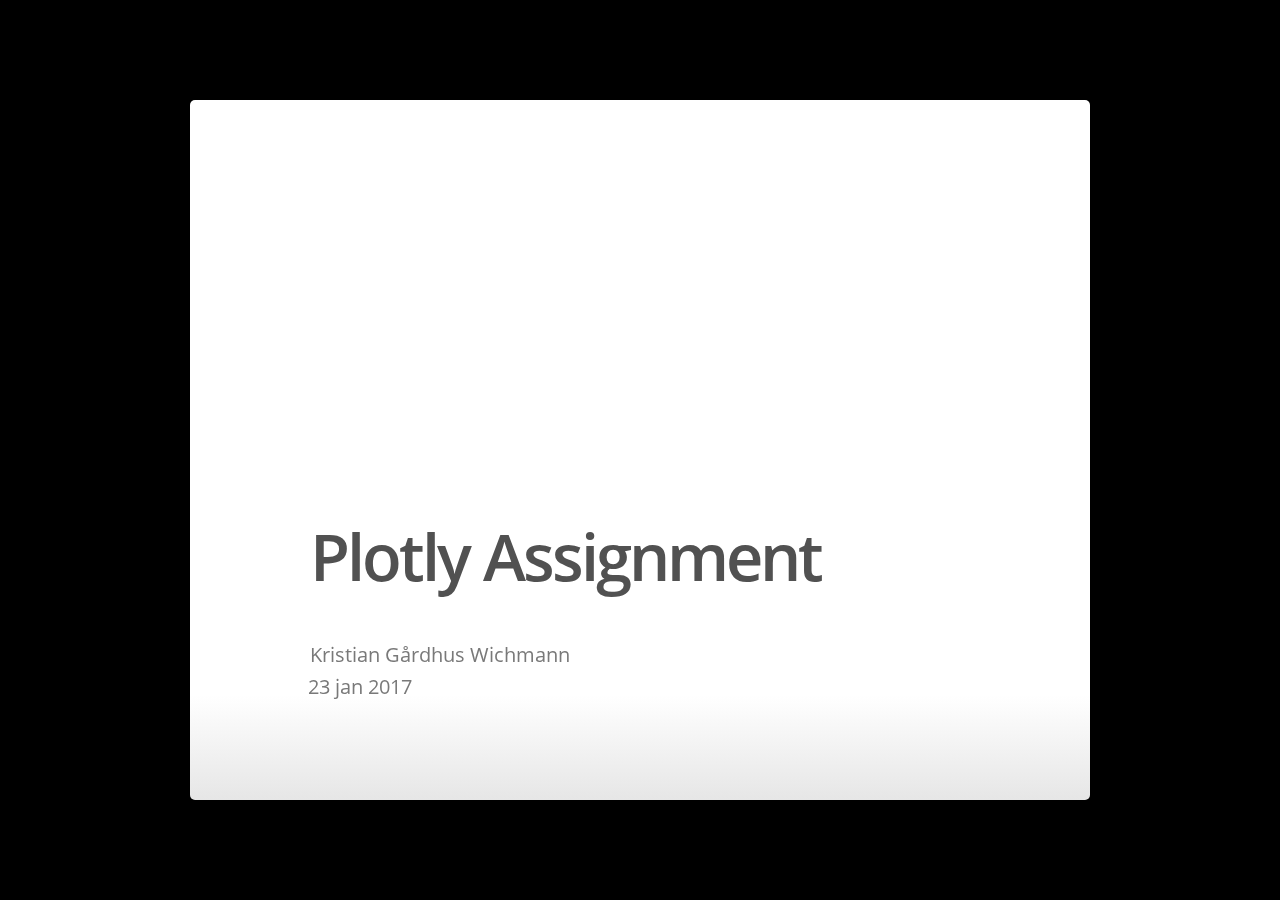
